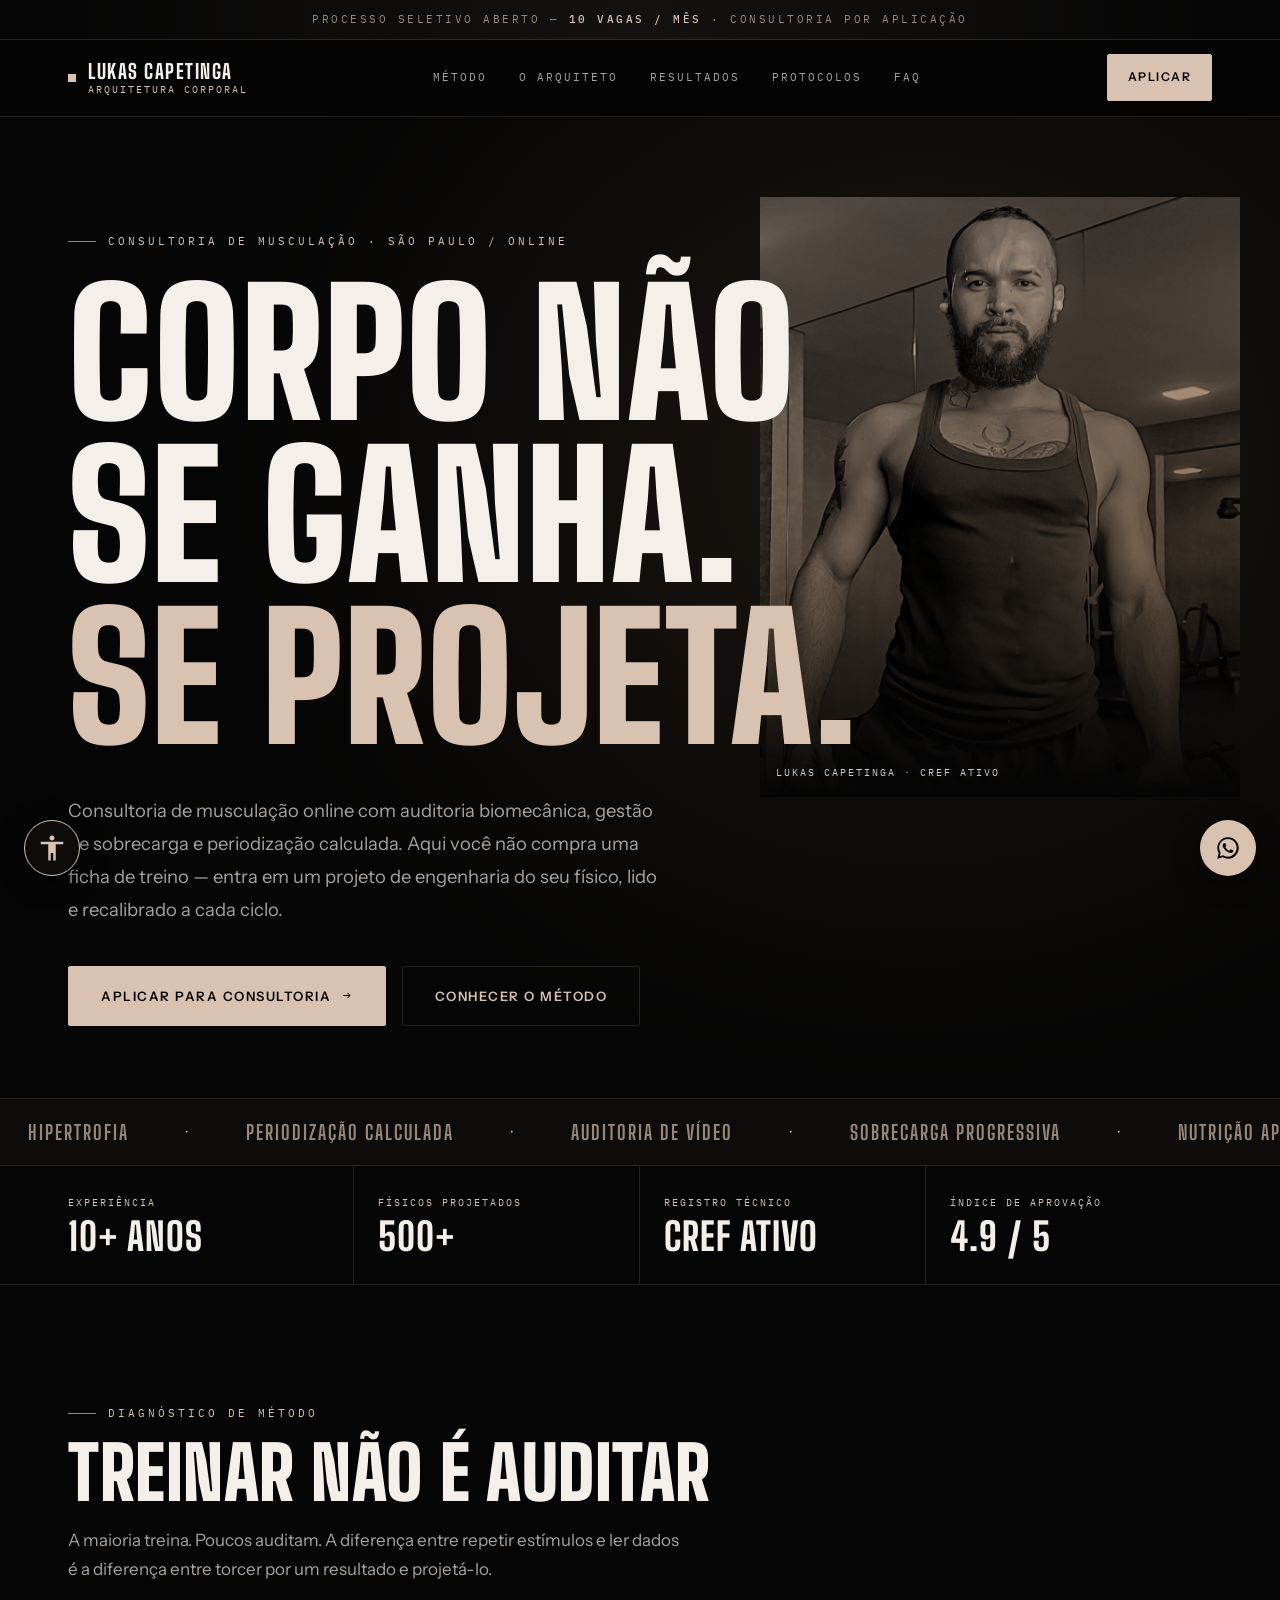
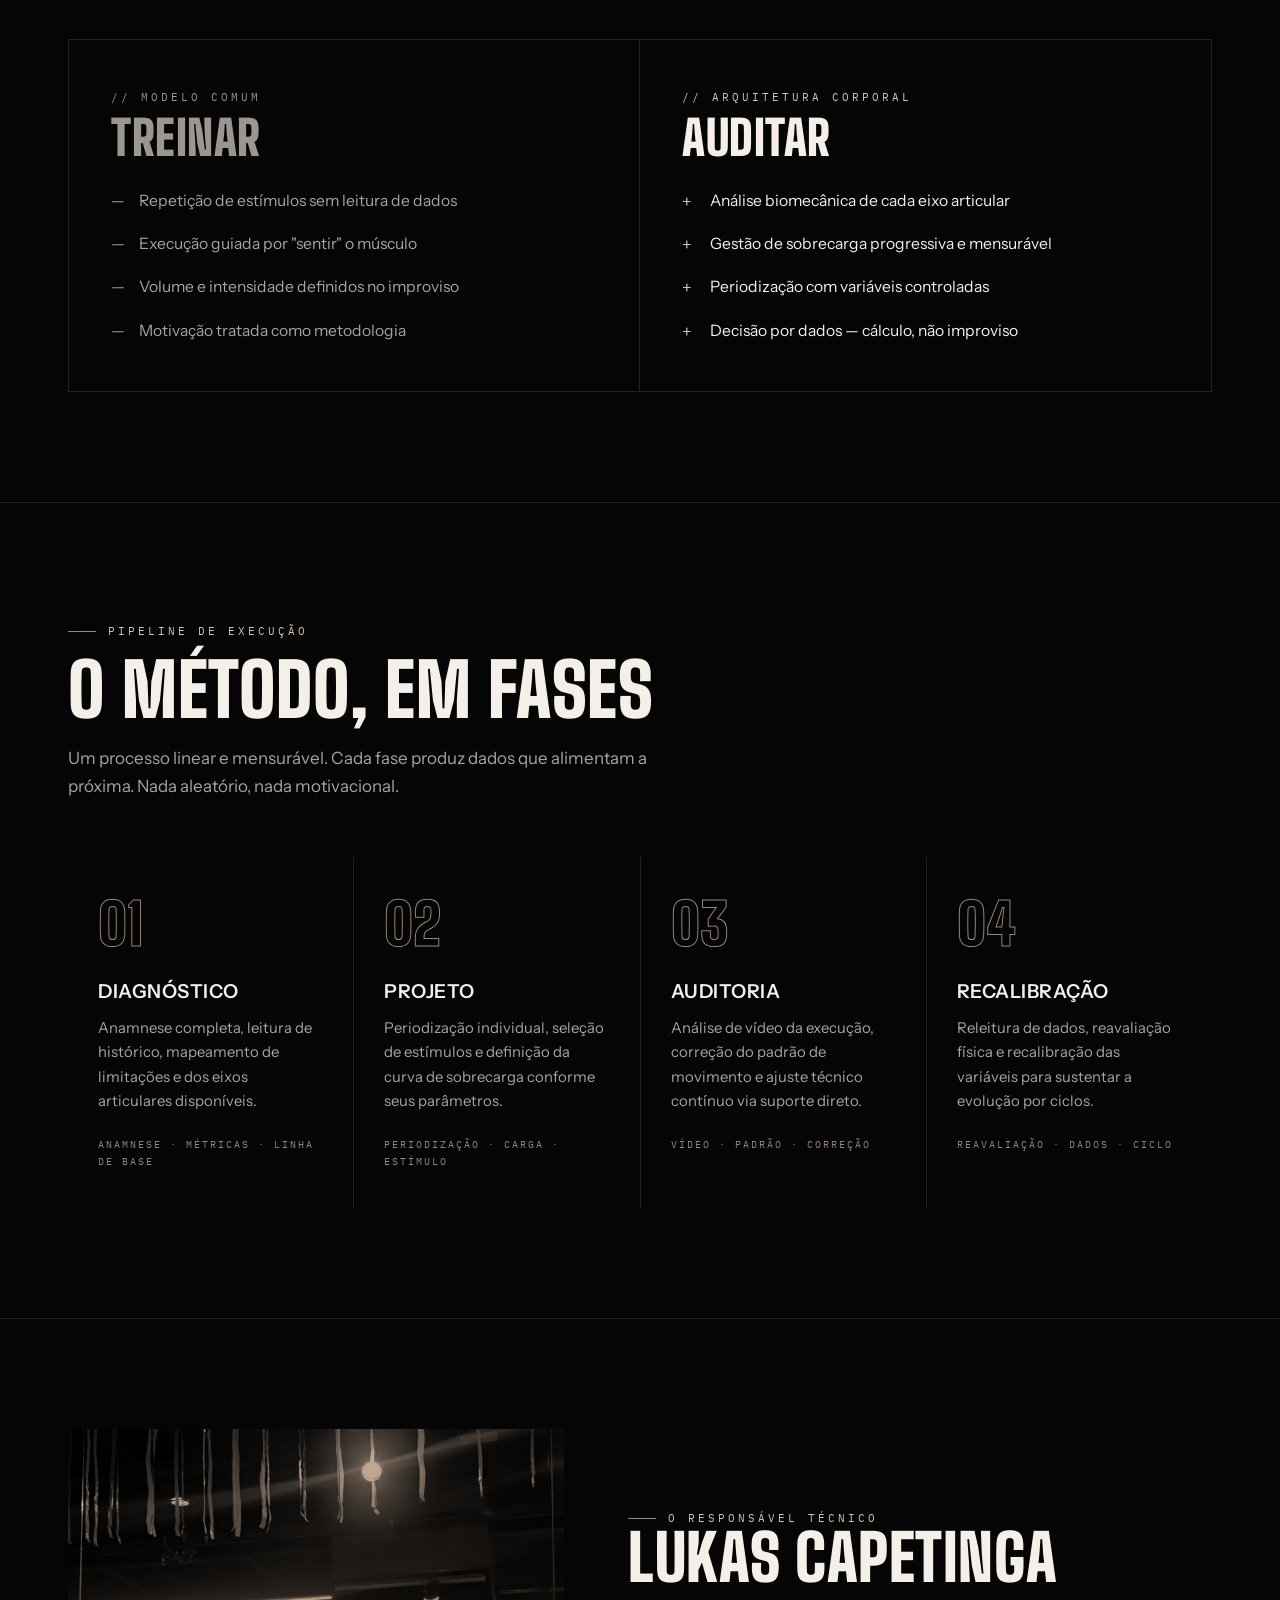
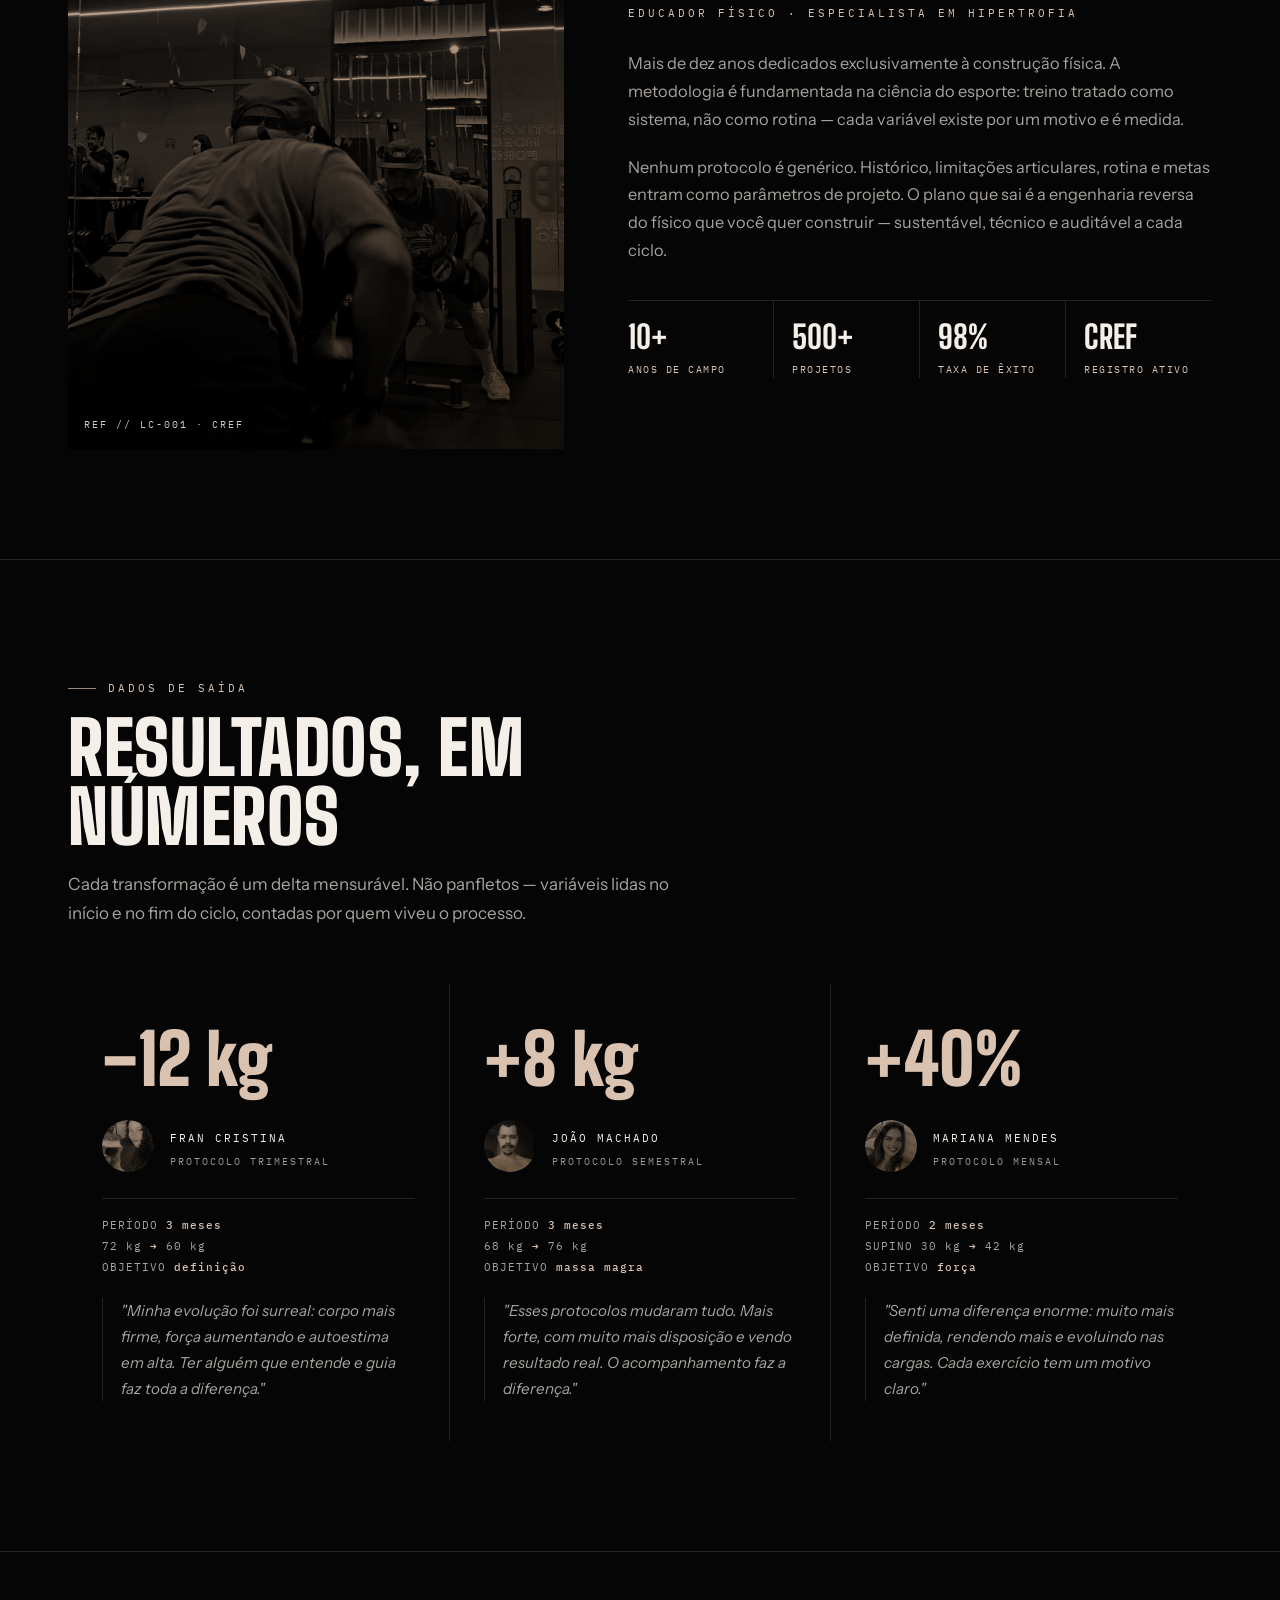
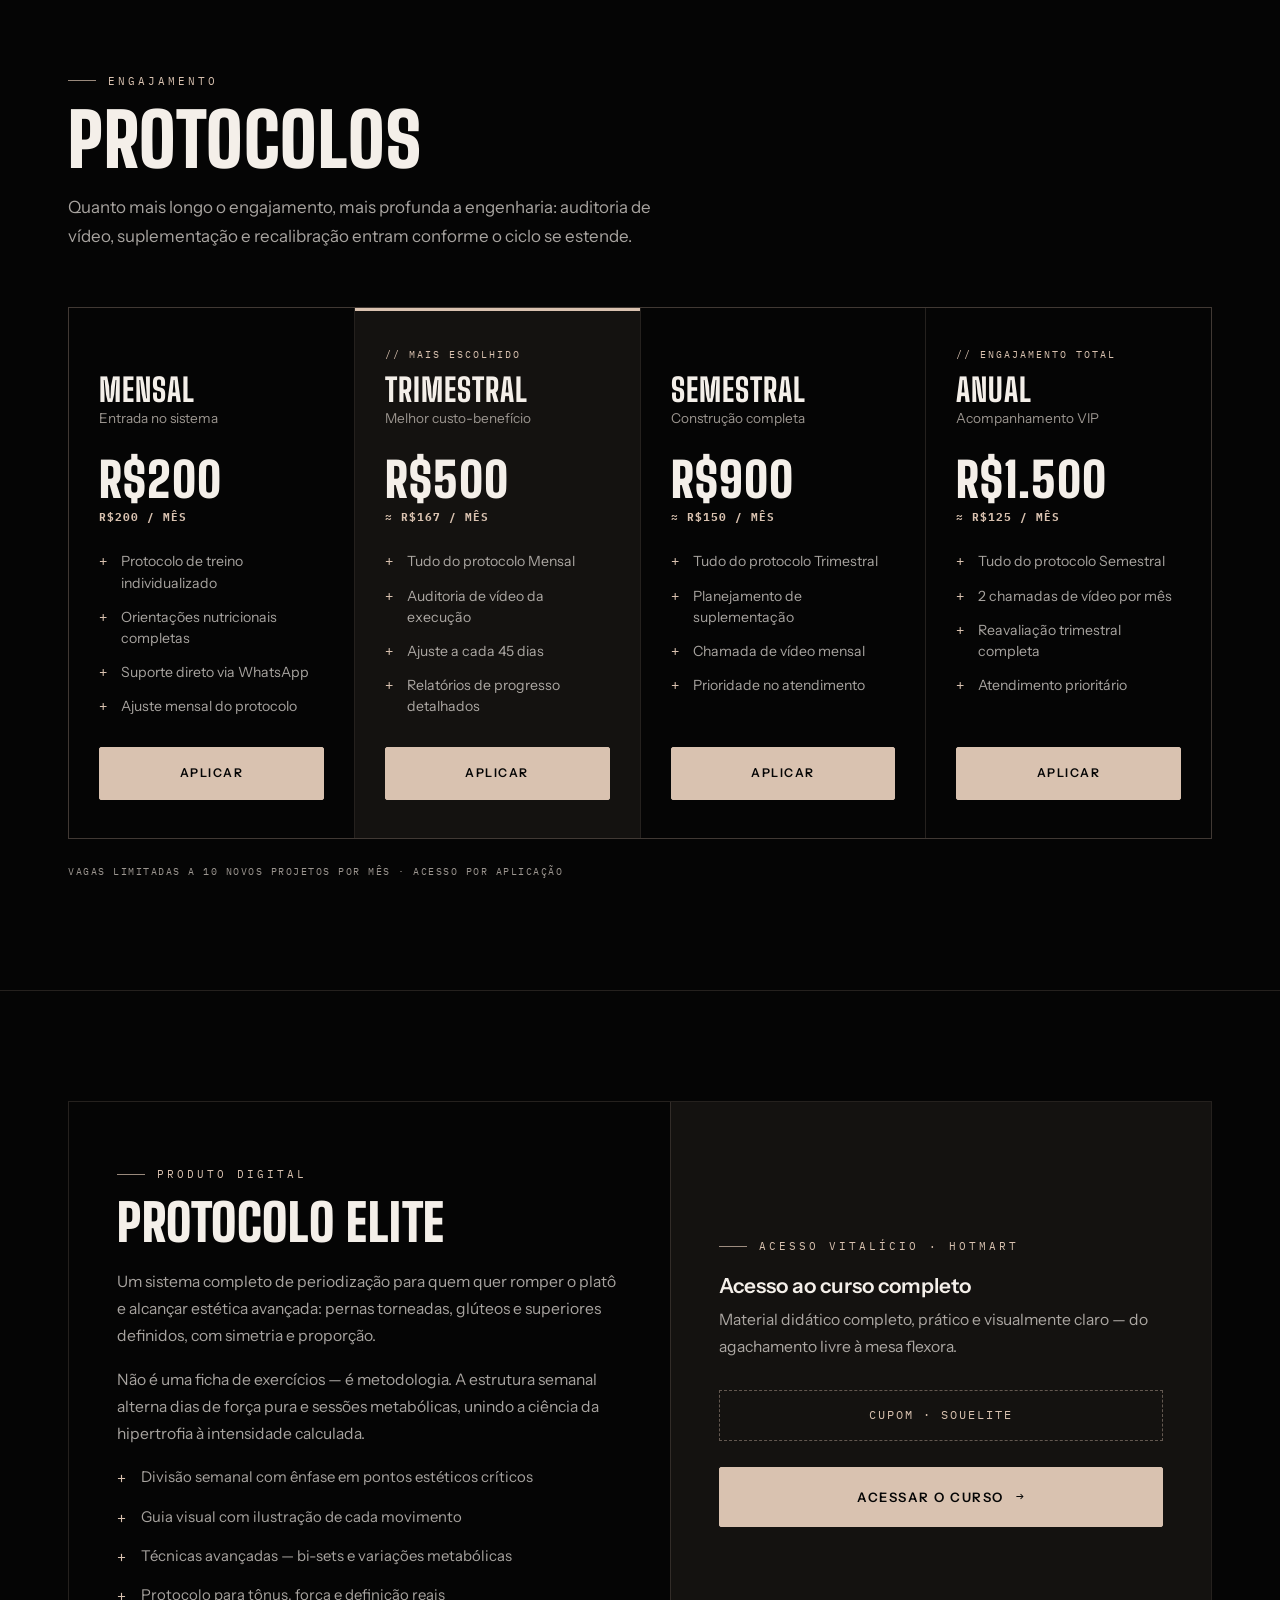
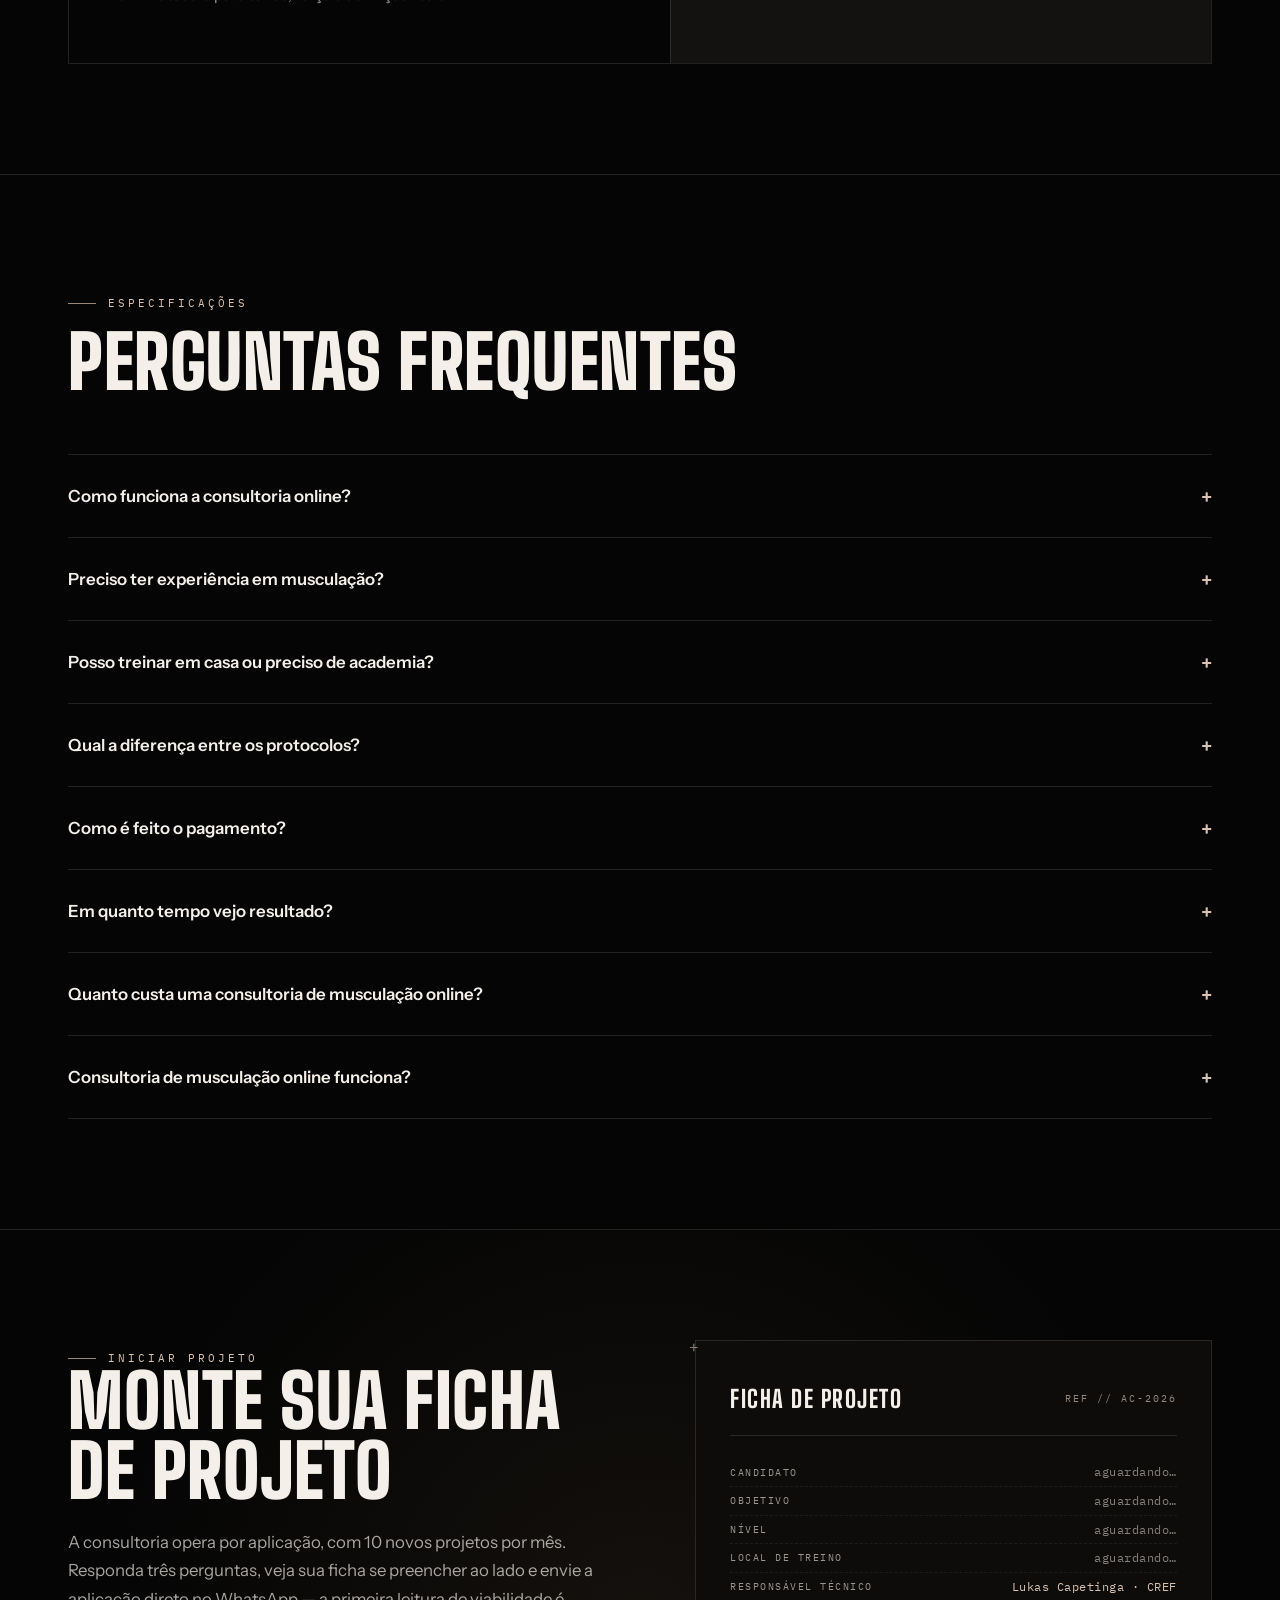
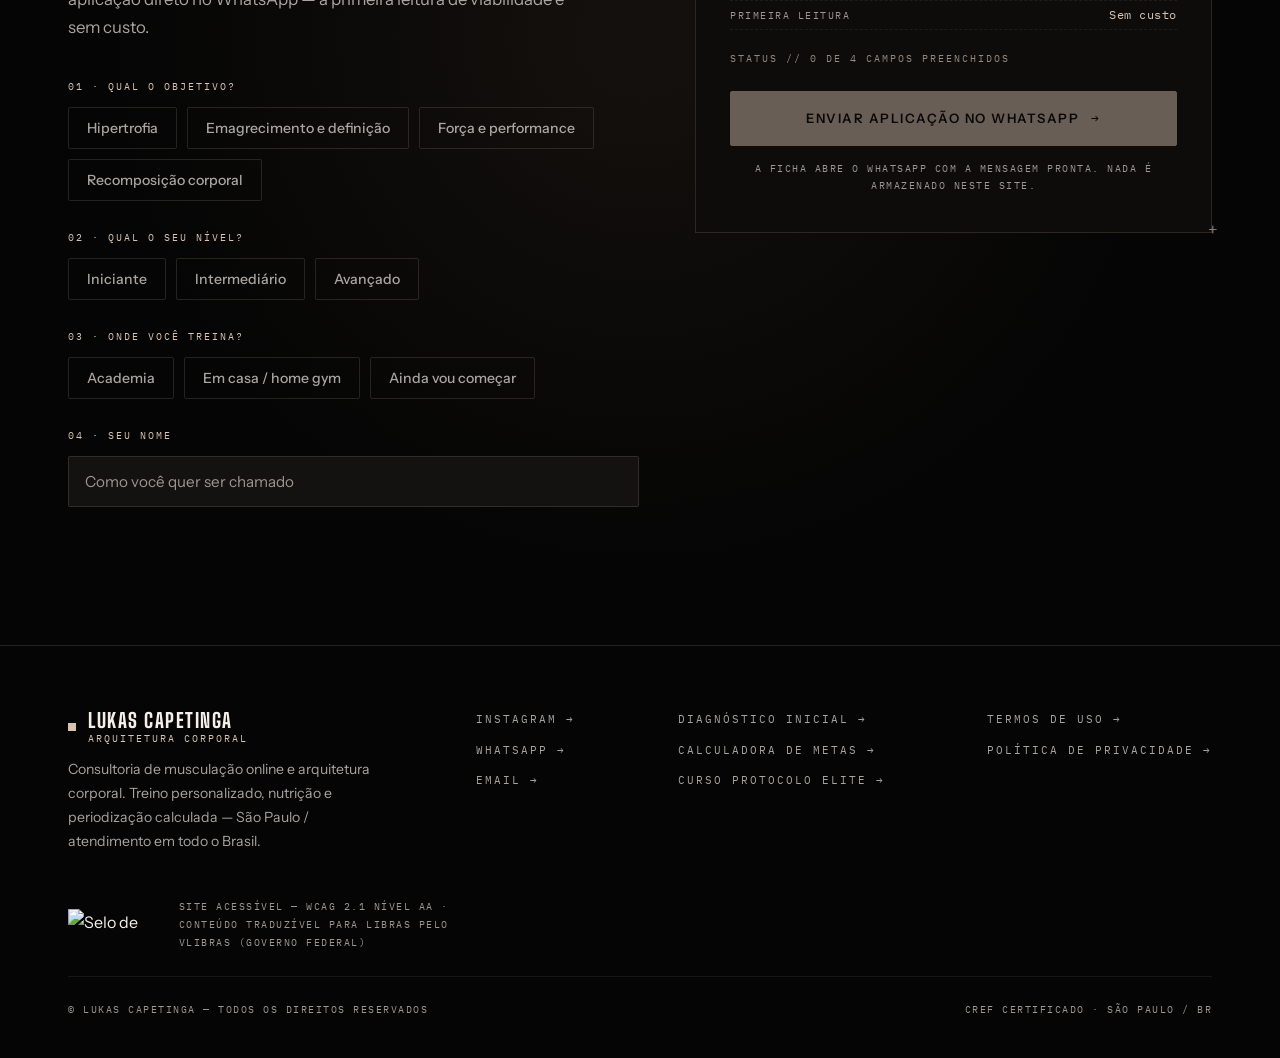
==== index.html @ c060144a "Refactor code structure for improved readability and maintainability" ====
<!DOCTYPE html>
<html lang="pt-BR">
<head>
<meta charset="UTF-8" />
<meta name="viewport" content="width=device-width, initial-scale=1.0" />

<!-- Microsoft Clarity -->
<script type="text/javascript">
  (function(c,l,a,r,i,t,y){
    c[a]=c[a]||function(){(c[a].q=c[a].q||[]).push(arguments)};
    t=l.createElement(r);t.async=1;t.src="https://www.clarity.ms/tag/"+i;
    y=l.getElementsByTagName(r)[0];y.parentNode.insertBefore(t,y);
  })(window, document, "clarity", "script", "xlhkn67v7l");
</script>

<!-- Primary Meta -->
<title>Consultoria de Musculação Online | Lukas Capetinga · Arquitetura Corporal</title>
<meta name="description" content="Consultoria de musculação online com Lukas Capetinga (CREF · São Paulo): treino personalizado, nutrição e periodização calculada. 500+ alunos. 10 vagas/mês — aplique agora." />
<meta name="keywords" content="consultoria de musculação online, treino personalizado online, consultoria fitness, hipertrofia, periodização de treino, personal trainer online, emagrecimento, Lukas Capetinga, personal online São Paulo, arquitetura corporal" />
<meta name="author" content="Lukas Capetinga" />
<meta name="robots" content="index, follow, max-image-preview:large, max-snippet:-1, max-video-preview:-1" />
<meta name="theme-color" content="#050505" />
<meta name="geo.region" content="BR-SP" />
<meta name="geo.placename" content="São Paulo" />
<link rel="canonical" href="https://lukascapetinga.com.br/" />

<!-- Favicons -->
<link rel="icon" href="https://lukascapetinga.com.br/images/favicon_preto/favicon.ico" sizes="any" />
<link rel="icon" type="image/png" sizes="32x32" href="https://lukascapetinga.com.br/images/favicon_preto/favicon-32x32.png" />
<link rel="icon" type="image/png" sizes="16x16" href="https://lukascapetinga.com.br/images/favicon_preto/favicon-16x16.png" />
<link rel="apple-touch-icon" sizes="180x180" href="https://lukascapetinga.com.br/images/favicon_preto/apple-touch-icon.png" />
<link rel="manifest" href="https://lukascapetinga.com.br/images/favicon_preto/site.webmanifest" />

<!-- Open Graph -->
<meta property="og:type" content="website" />
<meta property="og:locale" content="pt_BR" />
<meta property="og:site_name" content="Lukas Capetinga — Arquitetura Corporal" />
<meta property="og:url" content="https://lukascapetinga.com.br/" />
<meta property="og:title" content="Consultoria de Musculação Online | Lukas Capetinga · Arquitetura Corporal" />
<meta property="og:description" content="Corpo não se ganha. Se projeta. Treino personalizado, nutrição e periodização calculada com Lukas Capetinga (CREF · São Paulo). 10 vagas por mês." />
<meta property="og:image" content="https://lukascapetinga.com.br/images/lukas/Lucas1.jpeg" />
<meta property="og:image:width" content="1209" />
<meta property="og:image:height" content="1209" />
<meta property="og:image:type" content="image/jpeg" />
<meta property="og:image:alt" content="Lukas Capetinga, educador físico e especialista em hipertrofia" />

<!-- Twitter -->
<meta name="twitter:card" content="summary_large_image" />
<meta name="twitter:title" content="Consultoria de Musculação Online | Lukas Capetinga · Arquitetura Corporal" />
<meta name="twitter:description" content="Corpo não se ganha. Se projeta. Treino personalizado, nutrição e periodização calculada com Lukas Capetinga (CREF · São Paulo). 10 vagas por mês." />
<meta name="twitter:image" content="https://lukascapetinga.com.br/images/lukas/Lucas1.jpeg" />

<link rel="preload" as="image" href="images/lukas/Lucas.jpeg" fetchpriority="high">
<link rel="preconnect" href="https://fonts.googleapis.com">
<link rel="preconnect" href="https://fonts.gstatic.com" crossorigin>
<link href="https://fonts.googleapis.com/css2?family=Big+Shoulders+Display:wght@600;700;800;900&family=Instrument+Sans:ital,wght@0,400;0,500;0,600;1,400&family=IBM+Plex+Mono:wght@400;500&display=swap" rel="stylesheet">

<style>
  :root{
    --preto:#050505;
    --carvao:#0D0C0B;
    --grafite:#141210;
    --areia:#D9C2B0;
    --areia-dim:rgba(217,194,176,0.68);
    --bronze:#9C7A58;
    --osso:#F4EFE9;
    --texto:rgba(244,239,233,0.68);
    --texto-2:#9C9690;
    --linha:rgba(217,194,176,0.15);
    --linha-suave:rgba(244,239,233,0.07);
    --maxw:1200px;
  }

  *{box-sizing:border-box;margin:0;padding:0}
  html{scroll-behavior:smooth}
  body{
    background:var(--preto);
    color:var(--osso);
    font-family:'Instrument Sans',sans-serif;
    font-weight:400;
    line-height:1.7;
    -webkit-font-smoothing:antialiased;
    overflow-x:hidden;
  }
  img{max-width:100%}

  /* ---------- Tipografia ---------- */
  h1,h2,h3{
    font-family:'Big Shoulders Display',sans-serif;
    text-transform:uppercase;
    font-weight:900;
    line-height:.94;
    letter-spacing:.5px;
    color:var(--osso);
  }
  h4{font-family:'Instrument Sans',sans-serif;font-weight:600;color:var(--osso);line-height:1.3}
  p{color:var(--texto)}
  a{color:inherit;text-decoration:none}

  .eyebrow{
    font-family:'IBM Plex Mono',monospace;
    text-transform:uppercase;
    font-size:11px;
    letter-spacing:3px;
    color:var(--areia);
    display:inline-flex;
    align-items:center;
    gap:12px;
  }
  .eyebrow::before{content:"";width:28px;height:1px;background:var(--areia);opacity:.7}
  .mono{font-family:'IBM Plex Mono',monospace;letter-spacing:1px}
  .sr-only{position:absolute;width:1px;height:1px;padding:0;margin:-1px;overflow:hidden;clip:rect(0,0,0,0);white-space:nowrap;border:0}
  .skip-link{
    position:absolute;left:-9999px;top:0;z-index:100;
    background:var(--areia);color:var(--preto);
    font-family:'Instrument Sans',sans-serif;font-weight:600;font-size:14px;
    padding:14px 22px;border-radius:0 0 2px 0;text-transform:uppercase;letter-spacing:1px;
  }
  .skip-link:focus{left:0}
  a:focus-visible,button:focus-visible,input:focus-visible{outline:2px solid var(--areia);outline-offset:3px}

  /* ---------- Layout ---------- */
  .wrap{max-width:var(--maxw);margin:0 auto;padding:0 28px}
  .band{padding:110px 0;border-top:1px solid var(--linha)}
  .sec-head{max-width:64ch;margin-bottom:56px}
  .sec-head h2{font-size:clamp(2.6rem,6vw,4.6rem);margin:16px 0 0}
  .sec-head p{margin-top:18px;font-size:1.06rem;max-width:56ch}

  /* ---------- Botões ---------- */
  .btn{
    display:inline-flex;align-items:center;justify-content:center;gap:12px;
    font-family:'Instrument Sans',sans-serif;font-weight:600;
    text-transform:uppercase;letter-spacing:1.5px;font-size:13px;
    padding:18px 32px;border-radius:2px;cursor:pointer;border:1px solid var(--areia);
    background:var(--areia);color:var(--preto);
    transition:background .25s ease,color .25s ease,transform .2s ease;
  }
  .btn:hover{background:transparent;color:var(--areia)}
  .btn:focus-visible{outline:2px solid var(--osso);outline-offset:3px}
  .btn .arw{font-family:'IBM Plex Mono',monospace;font-weight:400}
  .btn-ghost{background:transparent;color:var(--areia);border:1px solid var(--linha)}
  .btn-ghost:hover{background:var(--areia);color:var(--preto);border-color:var(--areia)}

  /* ---------- Faixa de vagas ---------- */
  .strip{
    border-bottom:1px solid var(--linha);
    background:linear-gradient(90deg,var(--preto),var(--grafite),var(--preto));
    text-align:center;
    padding:10px 16px;
    font-family:'IBM Plex Mono',monospace;
    font-size:11px;letter-spacing:2.5px;text-transform:uppercase;
    color:var(--areia-dim);
  }
  .strip b{color:var(--areia);font-weight:500}

  /* ---------- Nav ---------- */
  header.nav{
    position:sticky;top:0;z-index:60;
    background:rgba(5,5,5,0.85);
    backdrop-filter:blur(14px);
    border-bottom:1px solid var(--linha);
  }
  .nav-inner{display:flex;align-items:center;justify-content:space-between;height:76px}
  .brand{
    font-family:'Big Shoulders Display',sans-serif;font-weight:800;text-transform:uppercase;
    letter-spacing:1.5px;font-size:20px;color:var(--osso);display:flex;align-items:center;gap:12px;line-height:1;
  }
  .brand .dot{width:8px;height:8px;background:var(--areia);flex-shrink:0}
  .brand small{font-family:'IBM Plex Mono',monospace;font-size:10px;letter-spacing:2px;color:var(--areia);font-weight:400;display:block;margin-top:4px}
  .nav-links{display:flex;align-items:center;gap:32px}
  .nav-links a{
    font-family:'IBM Plex Mono',monospace;font-size:11px;text-transform:uppercase;
    letter-spacing:2px;color:var(--texto);transition:color .2s;
  }
  .nav-links a:hover,.nav-links a:focus-visible{color:var(--areia);text-decoration:underline;text-underline-offset:6px}
  .nav-cta{font-family:'Instrument Sans';font-weight:600;font-size:12px;letter-spacing:1.5px;text-transform:uppercase;
    color:var(--preto);background:var(--areia);padding:12px 20px;border-radius:2px;transition:background .25s,color .25s;border:1px solid var(--areia)}
  .nav-cta:hover{background:transparent;color:var(--areia)}
  .burger{display:none;background:none;border:1px solid var(--linha);color:var(--osso);width:44px;height:44px;border-radius:2px;cursor:pointer;font-size:18px}
  .mobile-menu{display:none;flex-direction:column;border-bottom:1px solid var(--linha);background:var(--carvao)}
  .mobile-menu a{padding:16px 28px;border-top:1px solid var(--linha-suave);font-family:'IBM Plex Mono';font-size:12px;letter-spacing:2px;text-transform:uppercase;color:var(--texto)}

  /* ---------- Duotone (assinatura fotográfica) ---------- */
  .duo{position:relative;overflow:hidden;background:var(--preto)}
  .duo img{width:100%;height:100%;object-fit:cover;display:block;filter:grayscale(1) contrast(1.08) brightness(.92)}
  .duo::after{
    content:"";position:absolute;inset:0;
    background:linear-gradient(160deg,var(--areia) 0%,var(--bronze) 100%);
    mix-blend-mode:multiply;
  }

  /* ---------- Hero ---------- */
  .hero{position:relative;overflow:hidden;padding:80px 0 0}
  .hero-glow{position:absolute;inset:0;pointer-events:none;
    background:radial-gradient(ellipse at 72% 30%,rgba(156,122,88,0.14) 0%,transparent 55%)}
  .hero-stage{position:relative;min-height:640px}
  .hero-photo{
    position:absolute;right:0;top:0;
    width:min(42vw,480px);aspect-ratio:4/5;
    z-index:1;
  }
  .hero-photo .stamp{
    position:absolute;bottom:16px;left:16px;z-index:2;
    font-family:'IBM Plex Mono',monospace;font-size:10px;letter-spacing:2px;
    color:var(--osso);text-transform:uppercase;opacity:.85;
  }
  .hero-photo .fade{position:absolute;inset:0;z-index:1;background:linear-gradient(to top,var(--preto) 0%,transparent 40%)}
  .hero-copy{position:relative;z-index:2;padding-top:26px}
  .hero h1{
    font-size:clamp(4rem,13.5vw,11.5rem);
    letter-spacing:1px;
    margin:22px 0 0;
  }
  .hero h1 .l1{display:block}
  .hero h1 .l2{display:block;color:var(--areia)}
  .hero .lede{max-width:50ch;margin:34px 0 40px;font-size:clamp(1rem,1.5vw,1.15rem);line-height:1.8}
  .hero-actions{display:flex;gap:16px;flex-wrap:wrap;padding-bottom:72px}

  /* marquee */
  .marquee{
    border-top:1px solid var(--linha);border-bottom:1px solid var(--linha);
    overflow:hidden;white-space:nowrap;padding:16px 0;
    background:var(--carvao);
  }
  .marquee-track{display:inline-block;animation:marq 32s linear infinite}
  .marquee span{
    font-family:'Big Shoulders Display',sans-serif;font-weight:700;text-transform:uppercase;
    font-size:1.25rem;letter-spacing:2px;color:var(--areia-dim);margin:0 28px;
  }
  .marquee span::after{content:"·";margin-left:56px;color:var(--areia)}
  @keyframes marq{from{transform:translateX(0)}to{transform:translateX(-50%)}}

  /* specs */
  .spec-row{display:grid;grid-template-columns:repeat(4,1fr)}
  .spec{padding:28px 24px;border-right:1px solid var(--linha)}
  .spec:first-child{padding-left:0}
  .spec:last-child{border-right:none}
  .spec .k{font-family:'IBM Plex Mono';font-size:10px;letter-spacing:2px;color:var(--areia);text-transform:uppercase}
  .spec .v{font-family:'Big Shoulders Display';font-weight:800;font-size:2.4rem;letter-spacing:1px;margin-top:6px;text-transform:uppercase;line-height:1}

  /* ---------- Treinar x Auditar ---------- */
  .versus{display:grid;grid-template-columns:1fr 1fr;border:1px solid var(--linha)}
  .vcol{padding:48px 42px}
  .vcol:first-child{border-right:1px solid var(--linha)}
  .vcol .tag{font-family:'IBM Plex Mono';font-size:11px;letter-spacing:3px;text-transform:uppercase;display:block;margin-bottom:8px}
  .vcol.old .tag{color:var(--texto-2)}
  .vcol.new .tag{color:var(--areia)}
  .vcol h3{font-size:3rem;margin-bottom:28px}
  .vcol.old h3{color:var(--texto-2)}
  .vlist{list-style:none;display:flex;flex-direction:column;gap:18px}
  .vlist li{position:relative;padding-left:28px;font-size:.98rem;line-height:1.6}
  .vcol.old .vlist li{color:var(--texto)}
  .vcol.old .vlist li::before{content:"\2014";position:absolute;left:0;color:var(--texto-2)}
  .vcol.new .vlist li{color:var(--osso)}
  .vcol.new .vlist li::before{content:"+";position:absolute;left:0;color:var(--areia);font-family:'IBM Plex Mono'}

  /* ---------- Método ---------- */
  .phases{display:grid;grid-template-columns:repeat(4,1fr);gap:1px;background:var(--linha)}
  .phase{background:var(--preto);padding:38px 30px;position:relative;transition:background .3s}
  .phase:hover{background:var(--grafite)}
  .phase .ix{
    font-family:'Big Shoulders Display';font-weight:900;font-size:3.6rem;line-height:1;
    color:transparent;-webkit-text-stroke:1px var(--areia-dim);display:block;
  }
  .phase h3{font-family:'Instrument Sans',sans-serif;font-weight:600;font-size:1.2rem;margin:26px 0 12px;text-transform:uppercase;letter-spacing:.5px;line-height:1.3}
  .phase p{font-size:.93rem;line-height:1.65}
  .phase .meta{font-family:'IBM Plex Mono';font-size:10px;letter-spacing:2px;color:var(--areia-dim);text-transform:uppercase;margin-top:22px;display:block}

  /* ---------- Arquiteto ---------- */
  .arch{display:grid;grid-template-columns:0.85fr 1fr;gap:64px;align-items:center}
  .arch-photo{aspect-ratio:4/5;position:relative}
  .arch-photo .stamp{position:absolute;bottom:16px;left:16px;z-index:2;font-family:'IBM Plex Mono';font-size:10px;letter-spacing:2px;color:var(--osso);text-transform:uppercase;opacity:.85}
  .arch-body h2{font-size:clamp(2.6rem,5vw,4.2rem)}
  .arch-body .role{font-family:'IBM Plex Mono';font-size:11px;letter-spacing:3px;color:var(--areia);text-transform:uppercase;margin:16px 0 28px;display:block}
  .arch-body p{margin-bottom:20px;font-size:1.02rem}
  .creds{display:grid;grid-template-columns:repeat(4,1fr);margin-top:36px;border-top:1px solid var(--linha)}
  .cred{padding:20px 18px 0;border-right:1px solid var(--linha)}
  .cred:first-child{padding-left:0}
  .cred:last-child{border-right:none}
  .cred .n{font-family:'Big Shoulders Display';font-weight:800;font-size:2rem;line-height:1}
  .cred .l{font-family:'IBM Plex Mono';font-size:10px;letter-spacing:1.5px;color:var(--areia);text-transform:uppercase;margin-top:8px}

  /* ---------- Resultados ---------- */
  .results{display:grid;grid-template-columns:repeat(3,1fr);gap:1px;background:var(--linha)}
  .rcard{background:var(--preto);padding:40px 34px;display:flex;flex-direction:column;transition:background .3s}
  .rcard:hover{background:var(--grafite)}
  .rcard .delta{font-family:'Big Shoulders Display';font-weight:900;font-size:4.4rem;line-height:1;color:var(--areia)}
  .rcard .rhead{display:flex;align-items:center;gap:16px;margin:26px 0 6px}
  .rcard .avatar{width:52px;height:52px;border-radius:50%;flex-shrink:0}
  .rcard .avatar img{border-radius:50%}
  .rcard .avatar::after{border-radius:50%}
  .rcard .who{font-family:'IBM Plex Mono';font-size:11px;letter-spacing:2px;text-transform:uppercase;color:var(--osso)}
  .rcard .plan-l{font-family:'IBM Plex Mono';font-size:10px;letter-spacing:2px;color:var(--texto-2);text-transform:uppercase;display:block;margin-top:3px}
  .rcard .data{margin:20px 0;border-top:1px solid var(--linha);padding-top:16px;font-family:'IBM Plex Mono';font-size:11px;letter-spacing:1px;color:var(--texto);line-height:1.9}
  .rcard .data b{color:var(--areia);font-weight:500}
  .rcard blockquote{font-size:.95rem;line-height:1.7;color:var(--texto);font-style:italic;border-left:1px solid var(--linha);padding-left:18px;margin-top:auto}

  /* ---------- Protocolos ---------- */
  .plans{display:grid;grid-template-columns:repeat(4,1fr);gap:1px;background:var(--linha);border:1px solid var(--linha)}
  .plan{background:var(--preto);padding:38px 30px;display:flex;flex-direction:column;position:relative}
  .plan.feat{background:var(--grafite);box-shadow:inset 0 3px 0 var(--areia)}
  .plan .ptag{font-family:'IBM Plex Mono';font-size:10px;letter-spacing:2px;text-transform:uppercase;color:var(--areia);min-height:15px;display:block}
  .plan h3{font-family:'Big Shoulders Display';font-weight:800;font-size:2rem;text-transform:uppercase;letter-spacing:1px;margin:12px 0 2px}
  .plan .sub{font-size:.85rem;color:var(--texto-2)}
  .plan .price{margin:26px 0 2px;font-family:'Big Shoulders Display';font-weight:900;font-size:3rem;letter-spacing:1px;line-height:1}
  .plan .price-eq{font-family:'IBM Plex Mono';font-size:.7rem;letter-spacing:1px;color:var(--areia);display:block;margin-top:8px;text-transform:uppercase}
  .plan ul{list-style:none;margin:26px 0 30px;display:flex;flex-direction:column;gap:13px;flex:1}
  .plan li{position:relative;padding-left:22px;font-size:.88rem;line-height:1.5;color:var(--texto)}
  .plan li::before{content:"+";position:absolute;left:0;color:var(--areia);font-family:'IBM Plex Mono'}
  .plan .btn{width:100%;font-size:12px;padding:15px}
  .plans-note{margin-top:24px;font-family:'IBM Plex Mono';font-size:10px;letter-spacing:1.5px;color:var(--texto-2);text-transform:uppercase}

  /* ---------- Elite ---------- */
  .elite{display:grid;grid-template-columns:1fr 0.9fr;border:1px solid var(--linha)}
  .elite .l{padding:54px 48px}
  .elite .r{padding:54px 48px;border-left:1px solid var(--linha);background:var(--grafite);display:flex;flex-direction:column;justify-content:center}
  .elite h3{font-size:clamp(2.2rem,4vw,3.2rem);margin:16px 0 22px}
  .elite p{font-size:.98rem;margin-bottom:18px}
  .elite ul{list-style:none;display:flex;flex-direction:column;gap:14px;margin-top:8px}
  .elite li{position:relative;padding-left:24px;font-size:.93rem;color:var(--texto)}
  .elite li::before{content:"+";position:absolute;left:0;color:var(--areia);font-family:'IBM Plex Mono'}
  .elite .coupon{font-family:'IBM Plex Mono';font-size:12px;letter-spacing:2px;color:var(--areia);border:1px dashed rgba(217,194,176,.4);padding:14px 18px;text-align:center;margin:6px 0 26px;text-transform:uppercase}
  .elite .r h4{font-size:1.3rem;margin:16px 0 8px}
  .elite .r p{margin-bottom:24px}

  /* ---------- FAQ ---------- */
  .faq{border-top:1px solid var(--linha)}
  .qitem{border-bottom:1px solid var(--linha)}
  .qbtn{width:100%;background:none;border:none;color:var(--osso);text-align:left;cursor:pointer;
    padding:26px 0;display:flex;justify-content:space-between;align-items:center;gap:24px;
    font-family:'Instrument Sans';font-weight:600;font-size:1.05rem}
  .qbtn .ic{font-family:'IBM Plex Mono';color:var(--areia);font-size:1.2rem;flex-shrink:0;transition:transform .3s}
  .qitem.open .ic{transform:rotate(45deg)}
  .qans{max-height:0;overflow:hidden;transition:max-height .35s ease}
  .qans p{padding:0 0 28px;max-width:74ch;font-size:.98rem}
  .qbtn:focus-visible{outline:2px solid var(--areia);outline-offset:4px}

  /* ---------- Ficha de Projeto (assinatura) ---------- */
  .apply{position:relative;overflow:hidden}
  .apply .glow{position:absolute;inset:0;pointer-events:none;background:radial-gradient(circle at 50% 40%,rgba(156,122,88,0.1) 0%,transparent 60%)}
  .apply-inner{display:grid;grid-template-columns:1.05fr 0.95fr;gap:56px;align-items:start;position:relative;z-index:1}
  .apply h2{font-size:clamp(2.6rem,6vw,4.6rem);max-width:14ch}
  .apply .lede{margin:22px 0 36px;font-size:1.05rem;max-width:48ch}

  .qz-group{margin-bottom:28px}
  .qz-label{font-family:'IBM Plex Mono';font-size:10px;letter-spacing:2px;text-transform:uppercase;color:var(--areia);display:block;margin-bottom:12px}
  .chips{display:flex;flex-wrap:wrap;gap:10px}
  .chip{
    font-family:'Instrument Sans';font-size:.88rem;font-weight:500;
    background:transparent;border:1px solid var(--linha);color:var(--texto);
    padding:11px 18px;border-radius:2px;cursor:pointer;
    transition:border-color .2s,color .2s,background .2s;
  }
  .chip:hover{border-color:var(--areia-dim);color:var(--osso)}
  .chip[aria-pressed="true"]{background:var(--areia);color:var(--preto);border-color:var(--areia);font-weight:600}
  .chip[aria-pressed="true"]::before{content:"✓ ";font-weight:700}
  .chip:focus-visible{outline:2px solid var(--areia);outline-offset:3px}
  .qz-field{margin-bottom:28px}
  .qz-field input{
    width:100%;background:var(--grafite);border:1px solid var(--linha);color:var(--osso);
    padding:15px 16px;border-radius:2px;font-family:'Instrument Sans';font-size:.95rem;
  }
  .qz-field input:focus{outline:none;border-color:var(--areia)}
  .qz-field input::placeholder{color:var(--texto-2)}

  .brief{
    border:1px solid var(--linha);background:var(--carvao);
    position:relative;padding:38px 34px;
  }
  .brief::before{content:"+";position:absolute;top:-8px;left:-7px;font-family:'IBM Plex Mono';color:var(--areia);opacity:.6}
  .brief::after{content:"+";position:absolute;bottom:-10px;right:-7px;font-family:'IBM Plex Mono';color:var(--areia);opacity:.6}
  .brief-head{display:flex;justify-content:space-between;align-items:center;border-bottom:1px solid var(--linha);padding-bottom:16px;margin-bottom:22px}
  .brief-head .t{font-family:'Big Shoulders Display';font-weight:800;font-size:1.5rem;text-transform:uppercase;letter-spacing:1.5px}
  .brief-head .ref{font-family:'IBM Plex Mono';font-size:10px;letter-spacing:2px;color:var(--areia-dim);text-transform:uppercase}
  .brief-rows{font-family:'IBM Plex Mono';font-size:12px;letter-spacing:.5px;line-height:2.3;color:var(--texto)}
  .brief-rows .row{display:flex;justify-content:space-between;gap:16px;border-bottom:1px dashed var(--linha-suave)}
  .brief-rows .row .k{color:var(--texto-2);text-transform:uppercase;font-size:10px;letter-spacing:1.5px;align-self:center}
  .brief-rows .row .val{color:var(--areia);text-align:right}
  .brief-rows .row .val.empty{color:var(--texto-2);opacity:.85}
  .brief-status{font-family:'IBM Plex Mono';font-size:10px;letter-spacing:2px;color:var(--areia-dim);text-transform:uppercase;margin:20px 0 24px}
  .brief .btn{width:100%}
  .brief .btn[disabled]{opacity:.45;cursor:not-allowed}
  .brief .btn[disabled]:hover{background:var(--areia);color:var(--preto)}
  .brief-note{font-family:'IBM Plex Mono';font-size:10px;letter-spacing:1.5px;color:var(--texto-2);text-transform:uppercase;margin-top:14px;display:block;text-align:center}

  /* ---------- Footer ---------- */
  footer{border-top:1px solid var(--linha);padding:64px 0 40px}
  .foot{display:flex;justify-content:space-between;gap:40px;flex-wrap:wrap;align-items:flex-start}
  .foot .brand{margin-bottom:14px}
  .foot p{font-size:.88rem;max-width:34ch}
  .foot-links{display:flex;flex-direction:column;gap:12px}
  .foot-links a{font-family:'IBM Plex Mono';font-size:11px;letter-spacing:2px;text-transform:uppercase;color:var(--texto);transition:color .2s}
  .foot-links a:hover,.foot-links a:focus-visible{color:var(--areia);text-decoration:underline;text-underline-offset:5px}
  .foot-selos{display:flex;align-items:center;gap:20px;flex-wrap:wrap;margin-top:44px}
  .foot-selos img{display:block;height:32px;width:auto}
  .foot-selos a{display:inline-flex;border-radius:2px}
  .selo-txt{font-family:'IBM Plex Mono';font-size:10px;letter-spacing:1.5px;color:var(--texto-2);text-transform:uppercase;max-width:52ch;line-height:1.8}
  .foot-bottom{margin-top:24px;padding-top:24px;border-top:1px solid var(--linha-suave);display:flex;justify-content:space-between;flex-wrap:wrap;gap:12px;
    font-family:'IBM Plex Mono';font-size:10px;letter-spacing:1.5px;color:var(--texto-2);text-transform:uppercase}

  /* ---------- WhatsApp flutuante ---------- */
  .fab{
    position:fixed;bottom:24px;right:24px;z-index:70;
    width:56px;height:56px;border-radius:50%;
    background:var(--areia);color:var(--preto);
    display:flex;align-items:center;justify-content:center;
    box-shadow:0 6px 24px rgba(0,0,0,.5);
    transition:transform .2s ease;
  }
  .fab:hover{transform:scale(1.08)}
  .fab svg{width:26px;height:26px}
  .fab:focus-visible{outline:2px solid var(--osso);outline-offset:3px}

  /* ---------- Balão de acessibilidade ---------- */
  .a11y-fab{
    position:fixed;bottom:24px;left:24px;z-index:80;
    width:56px;height:56px;border-radius:50%;
    background:var(--carvao);color:var(--areia);
    border:1px solid var(--areia);cursor:pointer;
    display:flex;align-items:center;justify-content:center;
    box-shadow:0 6px 24px rgba(0,0,0,.5);
    transition:transform .2s ease;
  }
  .a11y-fab:hover{transform:scale(1.08)}
  .a11y-fab:focus-visible{outline:2px solid var(--osso);outline-offset:3px}
  .a11y-fab svg{width:30px;height:30px}
  .a11y-panel{
    position:fixed;bottom:92px;left:24px;z-index:80;
    width:min(272px,calc(100vw - 36px));
    background:var(--carvao);border:1px solid var(--linha);
    padding:20px;display:none;box-shadow:0 10px 40px rgba(0,0,0,.65);
  }
  .a11y-panel.open{display:block}
  .a11y-title{font-family:'IBM Plex Mono';font-size:10px;letter-spacing:2px;text-transform:uppercase;color:var(--areia);margin-bottom:14px}
  .a11y-row{display:flex;gap:8px;margin-bottom:10px}
  .a11y-row:last-child{margin-bottom:0}
  .a11y-btn{
    flex:1;background:transparent;border:1px solid var(--linha);color:var(--osso);
    font-family:'Instrument Sans',sans-serif;font-size:.88rem;font-weight:500;
    padding:11px 8px;border-radius:2px;cursor:pointer;
    transition:border-color .2s,background .2s,color .2s;
  }
  .a11y-btn:hover{border-color:var(--areia)}
  .a11y-btn:focus-visible{outline:2px solid var(--areia);outline-offset:2px}
  .a11y-btn[aria-pressed="true"]{background:var(--areia);color:var(--preto);border-color:var(--areia);font-weight:600}
  .a11y-btn[aria-pressed="true"]::before{content:"✓ ";font-weight:700}
  .a11y-escala{font-family:'IBM Plex Mono';font-size:12px;color:var(--osso);min-width:56px;display:flex;align-items:center;justify-content:center}

  /* Modos aplicados pelo balão (espelham as media queries de preferência) */
  html.a11y-contraste{
    --texto:rgba(244,239,233,0.92);
    --texto-2:#C6C0BA;
    --areia-dim:rgba(217,194,176,0.95);
    --linha:rgba(217,194,176,0.45);
    --linha-suave:rgba(244,239,233,0.3);
  }
  html.a11y-contraste .duo img{filter:grayscale(1) contrast(1.15) brightness(1)}
  html.a11y-contraste .duo::after{opacity:.5}
  html.a11y-contraste .phase .ix{-webkit-text-stroke:0;color:var(--areia)}
  html.a11y-links a{text-decoration:underline !important;text-underline-offset:3px}
  html.a11y-parado *,html.a11y-parado *::before,html.a11y-parado *::after{animation:none !important;transition:none !important}
  html.a11y-parado .reveal{opacity:1;transform:none}

  /* ---------- Reveal ---------- */
  .reveal{opacity:0;transform:translateY(22px);transition:opacity .8s ease,transform .8s ease}
  .reveal.in{opacity:1;transform:none}

  /* ---------- Responsivo ---------- */
  @media(max-width:1020px){
    .hero-stage{min-height:0}
    .hero-photo{position:relative;width:100%;max-width:520px;aspect-ratio:4/5;margin-top:8px}
    .hero h1{font-size:clamp(3.6rem,14vw,8rem)}
    .arch{grid-template-columns:1fr;gap:44px}
    .phases{grid-template-columns:1fr 1fr}
    .plans{grid-template-columns:1fr 1fr}
    .results{grid-template-columns:1fr}
    .elite{grid-template-columns:1fr}
    .elite .r{border-left:none;border-top:1px solid var(--linha)}
    .apply-inner{grid-template-columns:1fr;gap:48px}
  }
  @media(max-width:680px){
    .band{padding:78px 0}
    .nav-links{display:none}
    .nav-cta{display:none}
    .burger{display:block}
    .versus{grid-template-columns:1fr}
    .vcol:first-child{border-right:none;border-bottom:1px solid var(--linha)}
    .spec-row{grid-template-columns:1fr 1fr}
    .spec{padding:22px 18px}
    .spec:nth-child(odd){padding-left:0}
    .spec:nth-child(even){border-right:none}
    .spec:nth-child(-n+2){border-bottom:1px solid var(--linha)}
    .phases,.plans{grid-template-columns:1fr}
    .creds{grid-template-columns:1fr 1fr}
    .cred{padding:20px 14px 0}
    .cred:nth-child(odd){padding-left:0}
    .cred:nth-child(even){border-right:none}
    .foot{flex-direction:column}
    .fab{bottom:18px;right:18px}
    .a11y-fab{bottom:18px;left:18px}
    .a11y-panel{bottom:84px;left:18px}
  }
  @media(prefers-reduced-motion:reduce){
    .reveal{opacity:1;transform:none;transition:none}
    .marquee-track{animation:none}
    html{scroll-behavior:auto}
  }

  /* Alto contraste solicitado pelo usuário (baixa visão) */
  @media(prefers-contrast:more){
    :root{
      --texto:rgba(244,239,233,0.92);
      --texto-2:#C6C0BA;
      --areia-dim:rgba(217,194,176,0.95);
      --linha:rgba(217,194,176,0.45);
      --linha-suave:rgba(244,239,233,0.3);
    }
    .duo img{filter:grayscale(1) contrast(1.15) brightness(1)}
    .duo::after{opacity:.5}
    .phase .ix{-webkit-text-stroke:0;color:var(--areia)}
  }

  /* Modo de cores forçadas (Alto Contraste do Windows) */
  @media(forced-colors:active){
    .duo::after,.hero-glow,.apply .glow,.hero-photo .fade{display:none}
    .duo img{filter:none}
    .phase .ix{-webkit-text-stroke:0;color:CanvasText}
    .btn,.nav-cta,.chip,.fab{border:1px solid ButtonText}
    .reveal{opacity:1;transform:none}
  }
</style>

<!-- Structured data -->
<script type="application/ld+json">
{
  "@context": "https://schema.org",
  "@graph": [
    {
      "@type": ["ProfessionalService", "HealthAndBeautyBusiness"],
      "@id": "https://lukascapetinga.com.br/#business",
      "name": "Lukas Capetinga — Arquitetura Corporal",
      "description": "Consultoria de alta performance: auditoria biomecânica, gestão de sobrecarga e periodização calculada. Engenharia aplicada ao físico.",
      "url": "https://lukascapetinga.com.br/",
      "image": "https://lukascapetinga.com.br/images/lukas/Lucas1.jpeg",
      "logo": "https://lukascapetinga.com.br/images/logo.png",
      "telephone": "+55-11-94883-4582",
      "email": "contato@lukascapetinga.com.br",
      "priceRange": "R$200 - R$1.500",
      "areaServed": "Brasil",
      "address": {
        "@type": "PostalAddress",
        "addressLocality": "São Paulo",
        "addressRegion": "SP",
        "addressCountry": "BR"
      },
      "founder": { "@id": "https://lukascapetinga.com.br/#lukas" },
      "hasOfferCatalog": {
        "@type": "OfferCatalog",
        "name": "Protocolos de consultoria de musculação online",
        "itemListElement": [
          {
            "@type": "Offer",
            "name": "Protocolo Mensal",
            "description": "Treino individualizado, orientações nutricionais, suporte via WhatsApp e ajuste mensal.",
            "price": "200",
            "priceCurrency": "BRL",
            "url": "https://lukascapetinga.com.br/#protocolos"
          },
          {
            "@type": "Offer",
            "name": "Protocolo Trimestral",
            "description": "Tudo do Mensal, com auditoria de vídeo da execução, ajuste a cada 45 dias e relatórios de progresso.",
            "price": "500",
            "priceCurrency": "BRL",
            "url": "https://lukascapetinga.com.br/#protocolos"
          },
          {
            "@type": "Offer",
            "name": "Protocolo Semestral",
            "description": "Tudo do Trimestral, com planejamento de suplementação, chamada de vídeo mensal e prioridade no atendimento.",
            "price": "900",
            "priceCurrency": "BRL",
            "url": "https://lukascapetinga.com.br/#protocolos"
          },
          {
            "@type": "Offer",
            "name": "Protocolo Anual",
            "description": "Tudo do Semestral, com 2 chamadas de vídeo por mês e reavaliação trimestral completa.",
            "price": "1500",
            "priceCurrency": "BRL",
            "url": "https://lukascapetinga.com.br/#protocolos"
          }
        ]
      },
      "review": [
        {
          "@type": "Review",
          "author": { "@type": "Person", "name": "Fran Cristina" },
          "reviewBody": "Minha evolução foi surreal: corpo mais firme, força aumentando e autoestima em alta. Ter alguém que entende e guia faz toda a diferença.",
          "reviewRating": { "@type": "Rating", "ratingValue": "5", "bestRating": "5" }
        },
        {
          "@type": "Review",
          "author": { "@type": "Person", "name": "João Machado" },
          "reviewBody": "Esses protocolos mudaram tudo. Mais forte, com muito mais disposição e vendo resultado real. O acompanhamento faz a diferença.",
          "reviewRating": { "@type": "Rating", "ratingValue": "5", "bestRating": "5" }
        },
        {
          "@type": "Review",
          "author": { "@type": "Person", "name": "Mariana Mendes" },
          "reviewBody": "Senti uma diferença enorme: muito mais definida, rendendo mais e evoluindo nas cargas. Cada exercício tem um motivo claro.",
          "reviewRating": { "@type": "Rating", "ratingValue": "5", "bestRating": "5" }
        }
      ],
      "sameAs": [
        "https://www.instagram.com/lukascapetinga/"
      ]
    },
    {
      "@type": "Person",
      "@id": "https://lukascapetinga.com.br/#lukas",
      "name": "Lukas Capetinga",
      "jobTitle": "Educador físico · Especialista em hipertrofia",
      "image": "https://lukascapetinga.com.br/images/lukas/Lucas.jpeg",
      "url": "https://lukascapetinga.com.br/",
      "worksFor": { "@id": "https://lukascapetinga.com.br/#business" },
      "knowsAbout": ["Hipertrofia", "Periodização de treino", "Musculação", "Biomecânica", "Emagrecimento", "Nutrição esportiva"],
      "sameAs": [
        "https://www.instagram.com/lukascapetinga/"
      ]
    },
    {
      "@type": "WebPage",
      "@id": "https://lukascapetinga.com.br/#webpage",
      "url": "https://lukascapetinga.com.br/",
      "name": "Consultoria de Musculação Online | Lukas Capetinga · Arquitetura Corporal",
      "description": "Consultoria de musculação online com Lukas Capetinga (CREF · São Paulo): treino personalizado, nutrição e periodização calculada.",
      "inLanguage": "pt-BR",
      "isPartOf": { "@id": "https://lukascapetinga.com.br/#website" },
      "about": { "@id": "https://lukascapetinga.com.br/#business" },
      "primaryImageOfPage": "https://lukascapetinga.com.br/images/lukas/Lucas1.jpeg",
      "datePublished": "2025-07-20",
      "dateModified": "2026-07-11"
    },
    {
      "@type": "WebSite",
      "@id": "https://lukascapetinga.com.br/#website",
      "url": "https://lukascapetinga.com.br/",
      "name": "Lukas Capetinga — Arquitetura Corporal",
      "inLanguage": "pt-BR",
      "publisher": { "@id": "https://lukascapetinga.com.br/#business" }
    },
    {
      "@type": "FAQPage",
      "@id": "https://lukascapetinga.com.br/#faq",
      "mainEntity": [
        {
          "@type": "Question",
          "name": "Como funciona a consultoria online?",
          "acceptedAnswer": {
            "@type": "Answer",
            "text": "Após a aplicação, fazemos a avaliação completa do seu perfil, objetivos e rotina. Com base nos dados, projeto um protocolo de treino e orientações nutricionais individualizados, entregues na plataforma. O acompanhamento é contínuo via WhatsApp, com ajustes sempre que os dados pedirem."
          }
        },
        {
          "@type": "Question",
          "name": "Preciso ter experiência em musculação?",
          "acceptedAnswer": {
            "@type": "Answer",
            "text": "Não. O protocolo é calibrado ao seu nível atual. Iniciante: padrão de movimento ensinado do zero e progressão gradual. Avançado: estímulos adequados para romper platô. O nível é apenas mais um parâmetro de projeto."
          }
        },
        {
          "@type": "Question",
          "name": "Posso treinar em casa ou preciso de academia?",
          "acceptedAnswer": {
            "@type": "Answer",
            "text": "Onde for mais eficiente para você. O protocolo se adapta ao ambiente e aos equipamentos disponíveis — academia completa, home gym ou peso corporal. O acesso TotalPass amplia a rede de unidades disponíveis."
          }
        },
        {
          "@type": "Question",
          "name": "Qual a diferença entre os protocolos?",
          "acceptedAnswer": {
            "@type": "Answer",
            "text": "Todos incluem treino e nutrição individualizados com suporte direto. Engajamentos mais longos adicionam auditoria de vídeo, planejamento de suplementação, chamadas de acompanhamento e reavaliações trimestrais — mais profundidade de engenharia por ciclo."
          }
        },
        {
          "@type": "Question",
          "name": "Como é feito o pagamento?",
          "acceptedAnswer": {
            "@type": "Answer",
            "text": "PIX, cartão de crédito ou transferência. Os detalhes são alinhados no contato inicial pelo WhatsApp, junto com a confirmação da vaga."
          }
        },
        {
          "@type": "Question",
          "name": "Em quanto tempo vejo resultado?",
          "acceptedAnswer": {
            "@type": "Answer",
            "text": "Os primeiros dados de evolução costumam aparecer entre a 4ª e a 6ª semana, variando conforme aderência, alimentação e genética. O acompanhamento garante que cada ciclo seja lido e recalibrado para manter a curva ascendente."
          }
        },
        {
          "@type": "Question",
          "name": "Quanto custa uma consultoria de musculação online?",
          "acceptedAnswer": {
            "@type": "Answer",
            "text": "Os protocolos vão de R$200 (mensal) a R$1.500 (anual, equivalente a cerca de R$125 por mês). Todos incluem treino individualizado, orientações nutricionais e suporte direto via WhatsApp — os engajamentos mais longos adicionam auditoria de vídeo, suplementação e reavaliações."
          }
        },
        {
          "@type": "Question",
          "name": "Consultoria de musculação online funciona?",
          "acceptedAnswer": {
            "@type": "Answer",
            "text": "Funciona quando há método e acompanhamento real. Aqui o protocolo é individualizado, a execução é auditada por vídeo e as variáveis são recalibradas a cada ciclo — o mesmo rigor de um acompanhamento presencial, com registro de dados contínuo. São mais de 500 físicos projetados com esse sistema."
          }
        }
      ]
    }
  ]
}
</script>
</head>
<body>

<a class="skip-link" href="#conteudo">Pular para o conteúdo</a>

<div class="strip">Processo seletivo aberto — <b>10 vagas / mês</b> · Consultoria por aplicação</div>

<header class="nav">
  <div class="wrap nav-inner">
    <a class="brand" href="#top">
      <span class="dot"></span>
      <span>LUKAS CAPETINGA<small>ARQUITETURA CORPORAL</small></span>
    </a>
    <nav class="nav-links" aria-label="Navegação principal">
      <a href="#metodo">Método</a>
      <a href="#arquiteto">O Arquiteto</a>
      <a href="#resultados">Resultados</a>
      <a href="#protocolos">Protocolos</a>
      <a href="#faq">FAQ</a>
    </nav>
    <a class="nav-cta" href="#aplicar">Aplicar</a>
    <button class="burger" id="burger" aria-label="Abrir menu" aria-expanded="false" aria-controls="mobileMenu"><span aria-hidden="true">≡</span></button>
  </div>
  <nav class="mobile-menu" id="mobileMenu" aria-label="Navegação principal (menu móvel)">
    <a href="#metodo">Método</a>
    <a href="#arquiteto">O Arquiteto</a>
    <a href="#resultados">Resultados</a>
    <a href="#protocolos">Protocolos</a>
    <a href="#faq">FAQ</a>
    <a href="#aplicar">Aplicar para consultoria</a>
  </nav>
</header>

<main id="conteudo">

<!-- HERO -->
<section class="hero" id="top" aria-label="Apresentação">
  <div class="hero-glow"></div>
  <div class="wrap hero-stage">
    <div class="hero-photo duo reveal">
      <img src="images/lukas/Lucas.jpeg" alt="Lukas Capetinga, personal trainer e especialista em hipertrofia, na academia em São Paulo" width="1285" height="1286" fetchpriority="high">
      <div class="fade"></div>
      <div class="stamp">LUKAS CAPETINGA · CREF ATIVO</div>
    </div>
    <div class="hero-copy">
      <span class="eyebrow reveal">Consultoria de musculação · São Paulo / online</span>
      <h1 class="reveal"><span class="sr-only">Consultoria de musculação online — </span><span class="l1">Corpo não</span><span class="l1">se ganha.</span><span class="l2">Se projeta.</span></h1>
      <p class="lede reveal">Consultoria de musculação online com auditoria biomecânica, gestão de sobrecarga e periodização calculada. Aqui você não compra uma ficha de treino — entra em um projeto de engenharia do seu físico, lido e recalibrado a cada ciclo.</p>
      <div class="hero-actions reveal">
        <a class="btn" href="#aplicar">Aplicar para consultoria <span class="arw" aria-hidden="true">→</span></a>
        <a class="btn btn-ghost" href="#metodo">Conhecer o método</a>
      </div>
    </div>
  </div>
  <div class="marquee" aria-hidden="true">
    <div class="marquee-track">
      <span>Hipertrofia</span><span>Periodização calculada</span><span>Auditoria de vídeo</span><span>Sobrecarga progressiva</span><span>Nutrição aplicada</span><span>Hipertrofia</span><span>Periodização calculada</span><span>Auditoria de vídeo</span><span>Sobrecarga progressiva</span><span>Nutrição aplicada</span>
    </div>
  </div>
  <div class="wrap">
    <div class="spec-row reveal">
      <div class="spec"><div class="k">Experiência</div><div class="v">10+ anos</div></div>
      <div class="spec"><div class="k">Físicos projetados</div><div class="v">500+</div></div>
      <div class="spec"><div class="k">Registro técnico</div><div class="v">CREF ativo</div></div>
      <div class="spec"><div class="k">Índice de aprovação</div><div class="v">4.9 / 5</div></div>
    </div>
  </div>
</section>

<!-- TREINAR x AUDITAR -->
<section class="band">
  <div class="wrap">
    <div class="sec-head reveal">
      <span class="eyebrow">Diagnóstico de método</span>
      <h2>Treinar não é auditar</h2>
      <p>A maioria treina. Poucos auditam. A diferença entre repetir estímulos e ler dados é a diferença entre torcer por um resultado e projetá-lo.</p>
    </div>
    <div class="versus reveal">
      <div class="vcol old">
        <span class="tag">// Modelo comum</span>
        <h3>Treinar</h3>
        <ul class="vlist">
          <li>Repetição de estímulos sem leitura de dados</li>
          <li>Execução guiada por "sentir" o músculo</li>
          <li>Volume e intensidade definidos no improviso</li>
          <li>Motivação tratada como metodologia</li>
        </ul>
      </div>
      <div class="vcol new">
        <span class="tag">// Arquitetura corporal</span>
        <h3>Auditar</h3>
        <ul class="vlist">
          <li>Análise biomecânica de cada eixo articular</li>
          <li>Gestão de sobrecarga progressiva e mensurável</li>
          <li>Periodização com variáveis controladas</li>
          <li>Decisão por dados — cálculo, não improviso</li>
        </ul>
      </div>
    </div>
  </div>
</section>

<!-- MÉTODO -->
<section class="band" id="metodo">
  <div class="wrap">
    <div class="sec-head reveal">
      <span class="eyebrow">Pipeline de execução</span>
      <h2>O método, em fases</h2>
      <p>Um processo linear e mensurável. Cada fase produz dados que alimentam a próxima. Nada aleatório, nada motivacional.</p>
    </div>
    <div class="phases reveal">
      <div class="phase">
        <span class="ix">01</span>
        <h3>Diagnóstico</h3>
        <p>Anamnese completa, leitura de histórico, mapeamento de limitações e dos eixos articulares disponíveis.</p>
        <span class="meta">Anamnese · Métricas · Linha de base</span>
      </div>
      <div class="phase">
        <span class="ix">02</span>
        <h3>Projeto</h3>
        <p>Periodização individual, seleção de estímulos e definição da curva de sobrecarga conforme seus parâmetros.</p>
        <span class="meta">Periodização · Carga · Estímulo</span>
      </div>
      <div class="phase">
        <span class="ix">03</span>
        <h3>Auditoria</h3>
        <p>Análise de vídeo da execução, correção do padrão de movimento e ajuste técnico contínuo via suporte direto.</p>
        <span class="meta">Vídeo · Padrão · Correção</span>
      </div>
      <div class="phase">
        <span class="ix">04</span>
        <h3>Recalibração</h3>
        <p>Releitura de dados, reavaliação física e recalibração das variáveis para sustentar a evolução por ciclos.</p>
        <span class="meta">Reavaliação · Dados · Ciclo</span>
      </div>
    </div>
  </div>
</section>

<!-- ARQUITETO -->
<section class="band" id="arquiteto">
  <div class="wrap">
    <div class="arch">
      <div class="arch-photo duo reveal">
        <img src="images/lukas/lukas-treino.jpeg" alt="Lukas Capetinga, educador físico, em treino de corrida em São Paulo" width="1132" height="1599" loading="lazy" decoding="async">
        <div class="stamp">REF // LC-001 · CREF</div>
      </div>
      <div class="arch-body reveal">
        <span class="eyebrow">O responsável técnico</span>
        <h2>Lukas Capetinga</h2>
        <span class="role">Educador físico · Especialista em hipertrofia</span>
        <p>Mais de dez anos dedicados exclusivamente à construção física. A metodologia é fundamentada na ciência do esporte: treino tratado como sistema, não como rotina — cada variável existe por um motivo e é medida.</p>
        <p>Nenhum protocolo é genérico. Histórico, limitações articulares, rotina e metas entram como parâmetros de projeto. O plano que sai é a engenharia reversa do físico que você quer construir — sustentável, técnico e auditável a cada ciclo.</p>
        <div class="creds">
          <div class="cred"><div class="n">10+</div><div class="l">anos de campo</div></div>
          <div class="cred"><div class="n">500+</div><div class="l">projetos</div></div>
          <div class="cred"><div class="n">98%</div><div class="l">taxa de êxito</div></div>
          <div class="cred"><div class="n">CREF</div><div class="l">registro ativo</div></div>
        </div>
      </div>
    </div>
  </div>
</section>

<!-- RESULTADOS -->
<section class="band" id="resultados">
  <div class="wrap">
    <div class="sec-head reveal">
      <span class="eyebrow">Dados de saída</span>
      <h2>Resultados, em números</h2>
      <p>Cada transformação é um delta mensurável. Não panfletos — variáveis lidas no início e no fim do ciclo, contadas por quem viveu o processo.</p>
    </div>
    <div class="results reveal">
      <div class="rcard">
        <span class="sr-only">Fran Cristina perdeu 12 quilos em 3 meses: de 72 para 60 quilos, com objetivo de definição.</span>
        <div class="delta" aria-hidden="true">−12 kg</div>
        <div class="rhead">
          <div class="avatar duo"><img src="images/Fran.jpeg" alt="Fran Cristina, aluna da consultoria de musculação online" width="960" height="1280" loading="lazy" decoding="async"></div>
          <div><span class="who">Fran Cristina</span><span class="plan-l">Protocolo Trimestral</span></div>
        </div>
        <div class="data">PERÍODO <b>3 meses</b><br>72 kg <b>→</b> 60 kg<br>OBJETIVO <b>definição</b></div>
        <blockquote>"Minha evolução foi surreal: corpo mais firme, força aumentando e autoestima em alta. Ter alguém que entende e guia faz toda a diferença."</blockquote>
      </div>
      <div class="rcard">
        <span class="sr-only">João Machado ganhou 8 quilos de massa magra em 3 meses: de 68 para 76 quilos.</span>
        <div class="delta" aria-hidden="true">+8 kg</div>
        <div class="rhead">
          <div class="avatar duo"><img src="images/Joao.jpeg" alt="João Machado, aluno da consultoria de musculação online" width="1072" height="1103" loading="lazy" decoding="async"></div>
          <div><span class="who">João Machado</span><span class="plan-l">Protocolo Semestral</span></div>
        </div>
        <div class="data">PERÍODO <b>3 meses</b><br>68 kg <b>→</b> 76 kg<br>OBJETIVO <b>massa magra</b></div>
        <blockquote>"Esses protocolos mudaram tudo. Mais forte, com muito mais disposição e vendo resultado real. O acompanhamento faz a diferença."</blockquote>
      </div>
      <div class="rcard">
        <span class="sr-only">Mariana Mendes aumentou 40% a força em 2 meses: supino de 30 para 42 quilos.</span>
        <div class="delta" aria-hidden="true">+40%</div>
        <div class="rhead">
          <div class="avatar duo"><img src="images/Mari.jpeg" alt="Mariana Mendes, aluna da consultoria de musculação online" width="1230" height="1080" loading="lazy" decoding="async"></div>
          <div><span class="who">Mariana Mendes</span><span class="plan-l">Protocolo Mensal</span></div>
        </div>
        <div class="data">PERÍODO <b>2 meses</b><br>SUPINO 30 kg <b>→</b> 42 kg<br>OBJETIVO <b>força</b></div>
        <blockquote>"Senti uma diferença enorme: muito mais definida, rendendo mais e evoluindo nas cargas. Cada exercício tem um motivo claro."</blockquote>
      </div>
    </div>
  </div>
</section>

<!-- PROTOCOLOS -->
<section class="band" id="protocolos">
  <div class="wrap">
    <div class="sec-head reveal">
      <span class="eyebrow">Engajamento</span>
      <h2>Protocolos</h2>
      <p>Quanto mais longo o engajamento, mais profunda a engenharia: auditoria de vídeo, suplementação e recalibração entram conforme o ciclo se estende.</p>
    </div>
    <div class="plans reveal">
      <div class="plan">
        <span class="ptag">&nbsp;</span>
        <h3>Mensal</h3>
        <span class="sub">Entrada no sistema</span>
        <div class="price">R$200<span class="price-eq">R$200 / mês</span></div>
        <ul>
          <li>Protocolo de treino individualizado</li>
          <li>Orientações nutricionais completas</li>
          <li>Suporte direto via WhatsApp</li>
          <li>Ajuste mensal do protocolo</li>
        </ul>
        <a class="btn" href="#aplicar">Aplicar</a>
      </div>
      <div class="plan feat">
        <span class="ptag">// Mais escolhido</span>
        <h3>Trimestral</h3>
        <span class="sub">Melhor custo-benefício</span>
        <div class="price">R$500<span class="price-eq">≈ R$167 / mês</span></div>
        <ul>
          <li>Tudo do protocolo Mensal</li>
          <li>Auditoria de vídeo da execução</li>
          <li>Ajuste a cada 45 dias</li>
          <li>Relatórios de progresso detalhados</li>
        </ul>
        <a class="btn" href="#aplicar">Aplicar</a>
      </div>
      <div class="plan">
        <span class="ptag">&nbsp;</span>
        <h3>Semestral</h3>
        <span class="sub">Construção completa</span>
        <div class="price">R$900<span class="price-eq">≈ R$150 / mês</span></div>
        <ul>
          <li>Tudo do protocolo Trimestral</li>
          <li>Planejamento de suplementação</li>
          <li>Chamada de vídeo mensal</li>
          <li>Prioridade no atendimento</li>
        </ul>
        <a class="btn" href="#aplicar">Aplicar</a>
      </div>
      <div class="plan">
        <span class="ptag">// Engajamento total</span>
        <h3>Anual</h3>
        <span class="sub">Acompanhamento VIP</span>
        <div class="price">R$1.500<span class="price-eq">≈ R$125 / mês</span></div>
        <ul>
          <li>Tudo do protocolo Semestral</li>
          <li>2 chamadas de vídeo por mês</li>
          <li>Reavaliação trimestral completa</li>
          <li>Atendimento prioritário</li>
        </ul>
        <a class="btn" href="#aplicar">Aplicar</a>
      </div>
    </div>
    <p class="plans-note reveal">Vagas limitadas a 10 novos projetos por mês · acesso por aplicação</p>
  </div>
</section>

<!-- PROTOCOLO ELITE -->
<section class="band">
  <div class="wrap">
    <div class="elite reveal">
      <div class="l">
        <span class="eyebrow">Produto digital</span>
        <h3>Protocolo Elite</h3>
        <p>Um sistema completo de periodização para quem quer romper o platô e alcançar estética avançada: pernas torneadas, glúteos e superiores definidos, com simetria e proporção.</p>
        <p>Não é uma ficha de exercícios — é metodologia. A estrutura semanal alterna dias de força pura e sessões metabólicas, unindo a ciência da hipertrofia à intensidade calculada.</p>
        <ul>
          <li>Divisão semanal com ênfase em pontos estéticos críticos</li>
          <li>Guia visual com ilustração de cada movimento</li>
          <li>Técnicas avançadas — bi-sets e variações metabólicas</li>
          <li>Protocolo para tônus, força e definição reais</li>
        </ul>
      </div>
      <div class="r">
        <span class="eyebrow">Acesso vitalício · Hotmart</span>
        <h4>Acesso ao curso completo</h4>
        <p>Material didático completo, prático e visualmente claro — do agachamento livre à mesa flexora.</p>
        <div class="coupon">Cupom · SOUELITE</div>
        <a class="btn" href="https://hotmart.com/pt-BR/club/lucas-oliveira-araujo-1/" target="_blank" rel="noopener">Acessar o curso <span class="arw" aria-hidden="true">→</span></a>
      </div>
    </div>
  </div>
</section>

<!-- FAQ -->
<section class="band" id="faq">
  <div class="wrap">
    <div class="sec-head reveal">
      <span class="eyebrow">Especificações</span>
      <h2>Perguntas frequentes</h2>
    </div>
    <div class="faq reveal">
      <div class="qitem">
        <button class="qbtn" aria-expanded="false">Como funciona a consultoria online?<span class="ic" aria-hidden="true">+</span></button>
        <div class="qans"><p>Após a aplicação, fazemos a avaliação completa do seu perfil, objetivos e rotina. Com base nos dados, projeto um protocolo de treino e orientações nutricionais individualizados, entregues na plataforma. O acompanhamento é contínuo via WhatsApp, com ajustes sempre que os dados pedirem.</p></div>
      </div>
      <div class="qitem">
        <button class="qbtn" aria-expanded="false">Preciso ter experiência em musculação?<span class="ic" aria-hidden="true">+</span></button>
        <div class="qans"><p>Não. O protocolo é calibrado ao seu nível atual. Iniciante: padrão de movimento ensinado do zero e progressão gradual. Avançado: estímulos adequados para romper platô. O nível é apenas mais um parâmetro de projeto.</p></div>
      </div>
      <div class="qitem">
        <button class="qbtn" aria-expanded="false">Posso treinar em casa ou preciso de academia?<span class="ic" aria-hidden="true">+</span></button>
        <div class="qans"><p>Onde for mais eficiente para você. O protocolo se adapta ao ambiente e aos equipamentos disponíveis — academia completa, home gym ou peso corporal. O acesso TotalPass amplia a rede de unidades disponíveis.</p></div>
      </div>
      <div class="qitem">
        <button class="qbtn" aria-expanded="false">Qual a diferença entre os protocolos?<span class="ic" aria-hidden="true">+</span></button>
        <div class="qans"><p>Todos incluem treino e nutrição individualizados com suporte direto. Engajamentos mais longos adicionam auditoria de vídeo, planejamento de suplementação, chamadas de acompanhamento e reavaliações trimestrais — mais profundidade de engenharia por ciclo.</p></div>
      </div>
      <div class="qitem">
        <button class="qbtn" aria-expanded="false">Como é feito o pagamento?<span class="ic" aria-hidden="true">+</span></button>
        <div class="qans"><p>PIX, cartão de crédito ou transferência. Os detalhes são alinhados no contato inicial pelo WhatsApp, junto com a confirmação da vaga.</p></div>
      </div>
      <div class="qitem">
        <button class="qbtn" aria-expanded="false">Em quanto tempo vejo resultado?<span class="ic" aria-hidden="true">+</span></button>
        <div class="qans"><p>Os primeiros dados de evolução costumam aparecer entre a 4ª e a 6ª semana, variando conforme aderência, alimentação e genética. O acompanhamento garante que cada ciclo seja lido e recalibrado para manter a curva ascendente.</p></div>
      </div>
      <div class="qitem">
        <button class="qbtn" aria-expanded="false">Quanto custa uma consultoria de musculação online?<span class="ic" aria-hidden="true">+</span></button>
        <div class="qans"><p>Os protocolos vão de R$200 (mensal) a R$1.500 (anual, equivalente a cerca de R$125 por mês). Todos incluem treino individualizado, orientações nutricionais e suporte direto via WhatsApp — os engajamentos mais longos adicionam auditoria de vídeo, suplementação e reavaliações.</p></div>
      </div>
      <div class="qitem">
        <button class="qbtn" aria-expanded="false">Consultoria de musculação online funciona?<span class="ic" aria-hidden="true">+</span></button>
        <div class="qans"><p>Funciona quando há método e acompanhamento real. Aqui o protocolo é individualizado, a execução é auditada por vídeo e as variáveis são recalibradas a cada ciclo — o mesmo rigor de um acompanhamento presencial, com registro de dados contínuo. São mais de 500 físicos projetados com esse sistema.</p></div>
      </div>
    </div>
  </div>
</section>

<!-- APLICAR / FICHA DE PROJETO -->
<section class="band apply" id="aplicar">
  <div class="glow"></div>
  <div class="wrap apply-inner">
    <div class="reveal">
      <span class="eyebrow">Iniciar projeto</span>
      <h2>Monte sua ficha de projeto</h2>
      <p class="lede">A consultoria opera por aplicação, com 10 novos projetos por mês. Responda três perguntas, veja sua ficha se preencher ao lado e envie a aplicação direto no WhatsApp — a primeira leitura de viabilidade é sem custo.</p>

      <div class="qz-group" role="group" aria-labelledby="lblObjetivo">
        <span class="qz-label" id="lblObjetivo">01 · Qual o objetivo?</span>
        <div class="chips" data-group="objetivo">
          <button class="chip" type="button" aria-pressed="false">Hipertrofia</button>
          <button class="chip" type="button" aria-pressed="false">Emagrecimento e definição</button>
          <button class="chip" type="button" aria-pressed="false">Força e performance</button>
          <button class="chip" type="button" aria-pressed="false">Recomposição corporal</button>
        </div>
      </div>
      <div class="qz-group" role="group" aria-labelledby="lblNivel">
        <span class="qz-label" id="lblNivel">02 · Qual o seu nível?</span>
        <div class="chips" data-group="nivel">
          <button class="chip" type="button" aria-pressed="false">Iniciante</button>
          <button class="chip" type="button" aria-pressed="false">Intermediário</button>
          <button class="chip" type="button" aria-pressed="false">Avançado</button>
        </div>
      </div>
      <div class="qz-group" role="group" aria-labelledby="lblLocal">
        <span class="qz-label" id="lblLocal">03 · Onde você treina?</span>
        <div class="chips" data-group="local">
          <button class="chip" type="button" aria-pressed="false">Academia</button>
          <button class="chip" type="button" aria-pressed="false">Em casa / home gym</button>
          <button class="chip" type="button" aria-pressed="false">Ainda vou começar</button>
        </div>
      </div>
      <div class="qz-field">
        <span class="qz-label"><label for="nome">04 · Seu nome</label></span>
        <input id="nome" type="text" placeholder="Como você quer ser chamado" autocomplete="name">
      </div>
    </div>

    <div class="reveal">
      <div class="brief">
        <div class="brief-head">
          <span class="t">Ficha de Projeto</span>
          <span class="ref">REF // AC-2026</span>
        </div>
        <div class="brief-rows">
          <div class="row"><span class="k">Candidato</span><span class="val empty" id="bNome">aguardando…</span></div>
          <div class="row"><span class="k">Objetivo</span><span class="val empty" id="bObjetivo">aguardando…</span></div>
          <div class="row"><span class="k">Nível</span><span class="val empty" id="bNivel">aguardando…</span></div>
          <div class="row"><span class="k">Local de treino</span><span class="val empty" id="bLocal">aguardando…</span></div>
          <div class="row"><span class="k">Responsável técnico</span><span class="val">Lukas Capetinga · CREF</span></div>
          <div class="row"><span class="k">Primeira leitura</span><span class="val">Sem custo</span></div>
        </div>
        <p class="brief-status" id="bStatus" aria-live="polite" role="status">Status // 0 de 4 campos preenchidos</p>
        <button class="btn" id="sendBtn" disabled aria-describedby="bStatus">Enviar aplicação no WhatsApp <span class="arw" aria-hidden="true">→</span></button>
        <span class="brief-note">A ficha abre o WhatsApp com a mensagem pronta. Nada é armazenado neste site.</span>
      </div>
    </div>
  </div>
</section>

</main>

<footer>
  <div class="wrap">
    <div class="foot">
      <div>
        <a class="brand" href="#top"><span class="dot"></span><span>LUKAS CAPETINGA<small>ARQUITETURA CORPORAL</small></span></a>
        <p>Consultoria de musculação online e arquitetura corporal. Treino personalizado, nutrição e periodização calculada — São Paulo / atendimento em todo o Brasil.</p>
      </div>
      <div class="foot-links">
        <a href="https://www.instagram.com/lukascapetinga/" target="_blank" rel="noopener">Instagram →</a>
        <a href="https://wa.me/5511948834582" target="_blank" rel="noopener">WhatsApp →</a>
        <a href="mailto:contato@lukascapetinga.com.br">Email →</a>
      </div>
      <div class="foot-links">
        <a href="/diagnostico/">Diagnóstico inicial →</a>
        <a href="/calculadora/">Calculadora de metas →</a>
        <a href="https://hotmart.com/pt-BR/club/lucas-oliveira-araujo-1/" target="_blank" rel="noopener">Curso Protocolo Elite →</a>
      </div>
      <div class="foot-links">
        <a href="https://lukascapetinga.com.br/termos/TermosUso.pdf" target="_blank" rel="noopener">Termos de uso →</a>
        <a href="https://lukascapetinga.com.br/termos/PoliticaPrivacidade.pdf" target="_blank" rel="noopener">Política de privacidade →</a>
      </div>
    </div>
    <div class="foot-selos">
      <a href="https://www.w3.org/WAI/WCAG2AA-Conformance" target="_blank" rel="noopener" title="Explicação da conformidade WCAG 2.1 nível AA">
        <img src="https://www.w3.org/WAI/wcag21/wcag2.1AA-blue-v.svg" alt="Selo de conformidade nível AA, W3C Web Content Accessibility Guidelines 2.1" width="88" height="31" loading="lazy">
      </a>
      <span class="selo-txt">Site acessível — WCAG 2.1 nível AA · Conteúdo traduzível para Libras pelo VLibras (Governo Federal)</span>
    </div>
    <div class="foot-bottom">
      <span>© Lukas Capetinga — Todos os direitos reservados</span>
      <span>CREF Certificado · São Paulo / BR</span>
    </div>
  </div>
</footer>

<a class="fab" href="https://wa.me/5511948834582?text=Ol%C3%A1%2C%20quero%20aplicar%20para%20a%20consultoria." target="_blank" rel="noopener" aria-label="Falar no WhatsApp">
  <svg viewBox="0 0 24 24" fill="currentColor" aria-hidden="true"><path d="M12.04 2c-5.46 0-9.9 4.44-9.9 9.9 0 1.75.46 3.45 1.32 4.95L2 22l5.3-1.39c1.45.79 3.08 1.21 4.74 1.21 5.46 0 9.9-4.44 9.9-9.9S17.5 2 12.04 2zm0 18.02c-1.48 0-2.94-.4-4.2-1.15l-.3-.18-3.12.82.83-3.05-.2-.31a8.06 8.06 0 0 1-1.24-4.31c0-4.45 3.62-8.07 8.08-8.07 4.45 0 8.07 3.62 8.07 8.07s-3.62 8.18-8.07 8.18h.15zm4.43-6.05c-.24-.12-1.44-.71-1.66-.79-.22-.08-.38-.12-.55.12-.16.24-.63.79-.77.95-.14.16-.28.18-.53.06-.24-.12-1.03-.38-1.96-1.21-.72-.64-1.21-1.44-1.35-1.68-.14-.24-.02-.37.11-.5.11-.11.24-.28.37-.42.12-.14.16-.24.24-.4.08-.16.04-.3-.02-.42-.06-.12-.55-1.32-.75-1.81-.2-.48-.4-.41-.55-.42h-.47c-.16 0-.42.06-.65.3-.22.24-.85.83-.85 2.02 0 1.19.87 2.34 1 2.5.12.16 1.71 2.62 4.15 3.67.58.25 1.03.4 1.39.51.58.19 1.11.16 1.53.1.47-.07 1.44-.59 1.64-1.16.2-.57.2-1.05.14-1.16-.06-.1-.22-.16-.46-.28z"/></svg>
</a>

<!-- Balão de acessibilidade -->
<button class="a11y-fab" id="a11yFab" aria-label="Opções de acessibilidade" aria-expanded="false" aria-controls="a11yPanel">
  <svg viewBox="0 0 24 24" fill="currentColor" aria-hidden="true"><path d="M12 2c1.1 0 2 .9 2 2s-.9 2-2 2-2-.9-2-2 .9-2 2-2zm9 7h-6v13h-2v-6h-2v6H9V9H3V7h18v2z"/></svg>
</button>
<div class="a11y-panel" id="a11yPanel" role="group" aria-label="Opções de acessibilidade">
  <p class="a11y-title">Acessibilidade</p>
  <div class="a11y-row">
    <button class="a11y-btn" id="a11yMenos" type="button" aria-label="Diminuir tamanho do texto">A−</button>
    <span class="a11y-escala" id="a11yEscala" aria-live="polite">100%</span>
    <button class="a11y-btn" id="a11yMais" type="button" aria-label="Aumentar tamanho do texto">A+</button>
  </div>
  <div class="a11y-row"><button class="a11y-btn" id="a11yContraste" type="button" aria-pressed="false">Alto contraste</button></div>
  <div class="a11y-row"><button class="a11y-btn" id="a11yLinks" type="button" aria-pressed="false">Destacar links</button></div>
  <div class="a11y-row"><button class="a11y-btn" id="a11yParado" type="button" aria-pressed="false">Pausar animações</button></div>
  <div class="a11y-row"><button class="a11y-btn" id="a11yReset" type="button">Restaurar padrão</button></div>
</div>

<!-- VLibras — tradutor automático para Língua Brasileira de Sinais -->
<div vw class="enabled">
  <div vw-access-button class="active"></div>
  <div vw-plugin-wrapper>
    <div class="vw-plugin-top-wrapper"></div>
  </div>
</div>
<script src="https://vlibras.gov.br/app/vlibras-plugin.js"></script>
<script>
  new window.VLibras.Widget('https://vlibras.gov.br/app');
</script>

<script>
  // Menu mobile
  var burger=document.getElementById('burger');
  var menu=document.getElementById('mobileMenu');
  burger.addEventListener('click',function(){
    var open=menu.style.display==='flex';
    menu.style.display=open?'none':'flex';
    burger.setAttribute('aria-expanded',(!open).toString());
    burger.setAttribute('aria-label',open?'Abrir menu':'Fechar menu');
  });
  menu.querySelectorAll('a').forEach(function(a){a.addEventListener('click',function(){menu.style.display='none';burger.setAttribute('aria-expanded','false');burger.setAttribute('aria-label','Abrir menu');});});

  // FAQ acordeão
  document.querySelectorAll('.qitem').forEach(function(item,i){
    var btn=item.querySelector('.qbtn');
    var ans=item.querySelector('.qans');
    ans.id='faq-ans-'+(i+1);
    ans.setAttribute('role','region');
    ans.setAttribute('aria-hidden','true');
    btn.setAttribute('aria-controls',ans.id);
  });
  document.querySelectorAll('.qbtn').forEach(function(btn){
    btn.addEventListener('click',function(){
      var item=btn.parentElement;
      var ans=item.querySelector('.qans');
      var isOpen=item.classList.contains('open');
      document.querySelectorAll('.qitem').forEach(function(i){
        i.classList.remove('open');
        var a=i.querySelector('.qans');
        a.style.maxHeight=null;
        a.setAttribute('aria-hidden','true');
        i.querySelector('.qbtn').setAttribute('aria-expanded','false');
      });
      if(!isOpen){
        item.classList.add('open');
        ans.style.maxHeight=ans.scrollHeight+'px';
        ans.setAttribute('aria-hidden','false');
        btn.setAttribute('aria-expanded','true');
      }
    });
  });

  // Ficha de Projeto — configurador
  var ficha={objetivo:'',nivel:'',local:'',nome:''};
  var briefMap={objetivo:'bObjetivo',nivel:'bNivel',local:'bLocal',nome:'bNome'};
  var sendBtn=document.getElementById('sendBtn');
  var statusEl=document.getElementById('bStatus');

  function atualizaFicha(){
    var preenchidos=0;
    Object.keys(briefMap).forEach(function(k){
      var el=document.getElementById(briefMap[k]);
      if(ficha[k]){el.textContent=ficha[k];el.classList.remove('empty');preenchidos++;}
      else{el.textContent='aguardando…';el.classList.add('empty');}
    });
    statusEl.textContent='Status // '+preenchidos+' de 4 campos preenchidos';
    var completo=preenchidos===4;
    sendBtn.disabled=!completo;
    if(completo){statusEl.textContent='Status // Ficha completa — pronta para envio';}
  }

  document.querySelectorAll('.chips').forEach(function(group){
    var key=group.getAttribute('data-group');
    group.querySelectorAll('.chip').forEach(function(chip){
      chip.addEventListener('click',function(){
        group.querySelectorAll('.chip').forEach(function(c){c.setAttribute('aria-pressed','false');});
        chip.setAttribute('aria-pressed','true');
        ficha[key]=chip.textContent.trim();
        atualizaFicha();
      });
    });
  });

  document.getElementById('nome').addEventListener('input',function(){
    ficha.nome=this.value.trim();
    atualizaFicha();
  });

  sendBtn.addEventListener('click',function(){
    if(sendBtn.disabled)return;
    var txt='Olá Lukas, quero aplicar para a consultoria.%0A%0A'+
            'Nome: '+encodeURIComponent(ficha.nome)+'%0A'+
            'Objetivo: '+encodeURIComponent(ficha.objetivo)+'%0A'+
            'Nível: '+encodeURIComponent(ficha.nivel)+'%0A'+
            'Onde treino: '+encodeURIComponent(ficha.local);
    window.open('https://wa.me/5511948834582?text='+txt,'_blank');
  });

  // Balão de acessibilidade
  (function(){
    var htmlEl=document.documentElement;
    var fab=document.getElementById('a11yFab');
    var panel=document.getElementById('a11yPanel');
    var escalaEl=document.getElementById('a11yEscala');
    var ESCALAS=[0.9,1,1.1,1.25,1.4];
    var estado;
    try{estado=JSON.parse(localStorage.getItem('a11y')||'{}');}catch(e){estado={};}
    if(ESCALAS.indexOf(estado.escala)===-1)estado.escala=1;

    var toggles=[
      {id:'a11yContraste',chave:'contraste',classe:'a11y-contraste'},
      {id:'a11yLinks',chave:'links',classe:'a11y-links'},
      {id:'a11yParado',chave:'parado',classe:'a11y-parado'}
    ];

    function salvar(){try{localStorage.setItem('a11y',JSON.stringify(estado));}catch(e){}}
    function aplicar(){
      var suportaZoom=window.CSS&&CSS.supports&&CSS.supports('zoom','1.1');
      if(suportaZoom){htmlEl.style.zoom=estado.escala===1?'':estado.escala;}
      else{htmlEl.style.fontSize=estado.escala===1?'':(estado.escala*100)+'%';}
      escalaEl.textContent=Math.round(estado.escala*100)+'%';
      toggles.forEach(function(t){
        htmlEl.classList.toggle(t.classe,!!estado[t.chave]);
        document.getElementById(t.id).setAttribute('aria-pressed',(!!estado[t.chave]).toString());
      });
    }
    function mudarEscala(dir){
      var i=ESCALAS.indexOf(estado.escala);
      i=Math.min(Math.max(i+dir,0),ESCALAS.length-1);
      estado.escala=ESCALAS[i];
      aplicar();salvar();
    }
    document.getElementById('a11yMais').addEventListener('click',function(){mudarEscala(1);});
    document.getElementById('a11yMenos').addEventListener('click',function(){mudarEscala(-1);});
    toggles.forEach(function(t){
      document.getElementById(t.id).addEventListener('click',function(){
        estado[t.chave]=!estado[t.chave];aplicar();salvar();
      });
    });
    document.getElementById('a11yReset').addEventListener('click',function(){
      estado={escala:1};aplicar();salvar();
    });
    fab.addEventListener('click',function(){
      var aberto=panel.classList.toggle('open');
      fab.setAttribute('aria-expanded',aberto.toString());
      if(aberto)panel.querySelector('button').focus();
    });
    document.addEventListener('keydown',function(e){
      if(e.key==='Escape'&&panel.classList.contains('open')){
        panel.classList.remove('open');
        fab.setAttribute('aria-expanded','false');
        fab.focus();
      }
    });
    document.addEventListener('click',function(e){
      if(panel.classList.contains('open')&&!panel.contains(e.target)&&!fab.contains(e.target)){
        panel.classList.remove('open');
        fab.setAttribute('aria-expanded','false');
      }
    });
    aplicar();
  })();

  // Reveal on scroll
  var io=new IntersectionObserver(function(entries){
    entries.forEach(function(en){if(en.isIntersecting){en.target.classList.add('in');io.unobserve(en.target);}});
  },{threshold:0.12});
  document.querySelectorAll('.reveal').forEach(function(el){io.observe(el);});
</script>
</body>
</html>
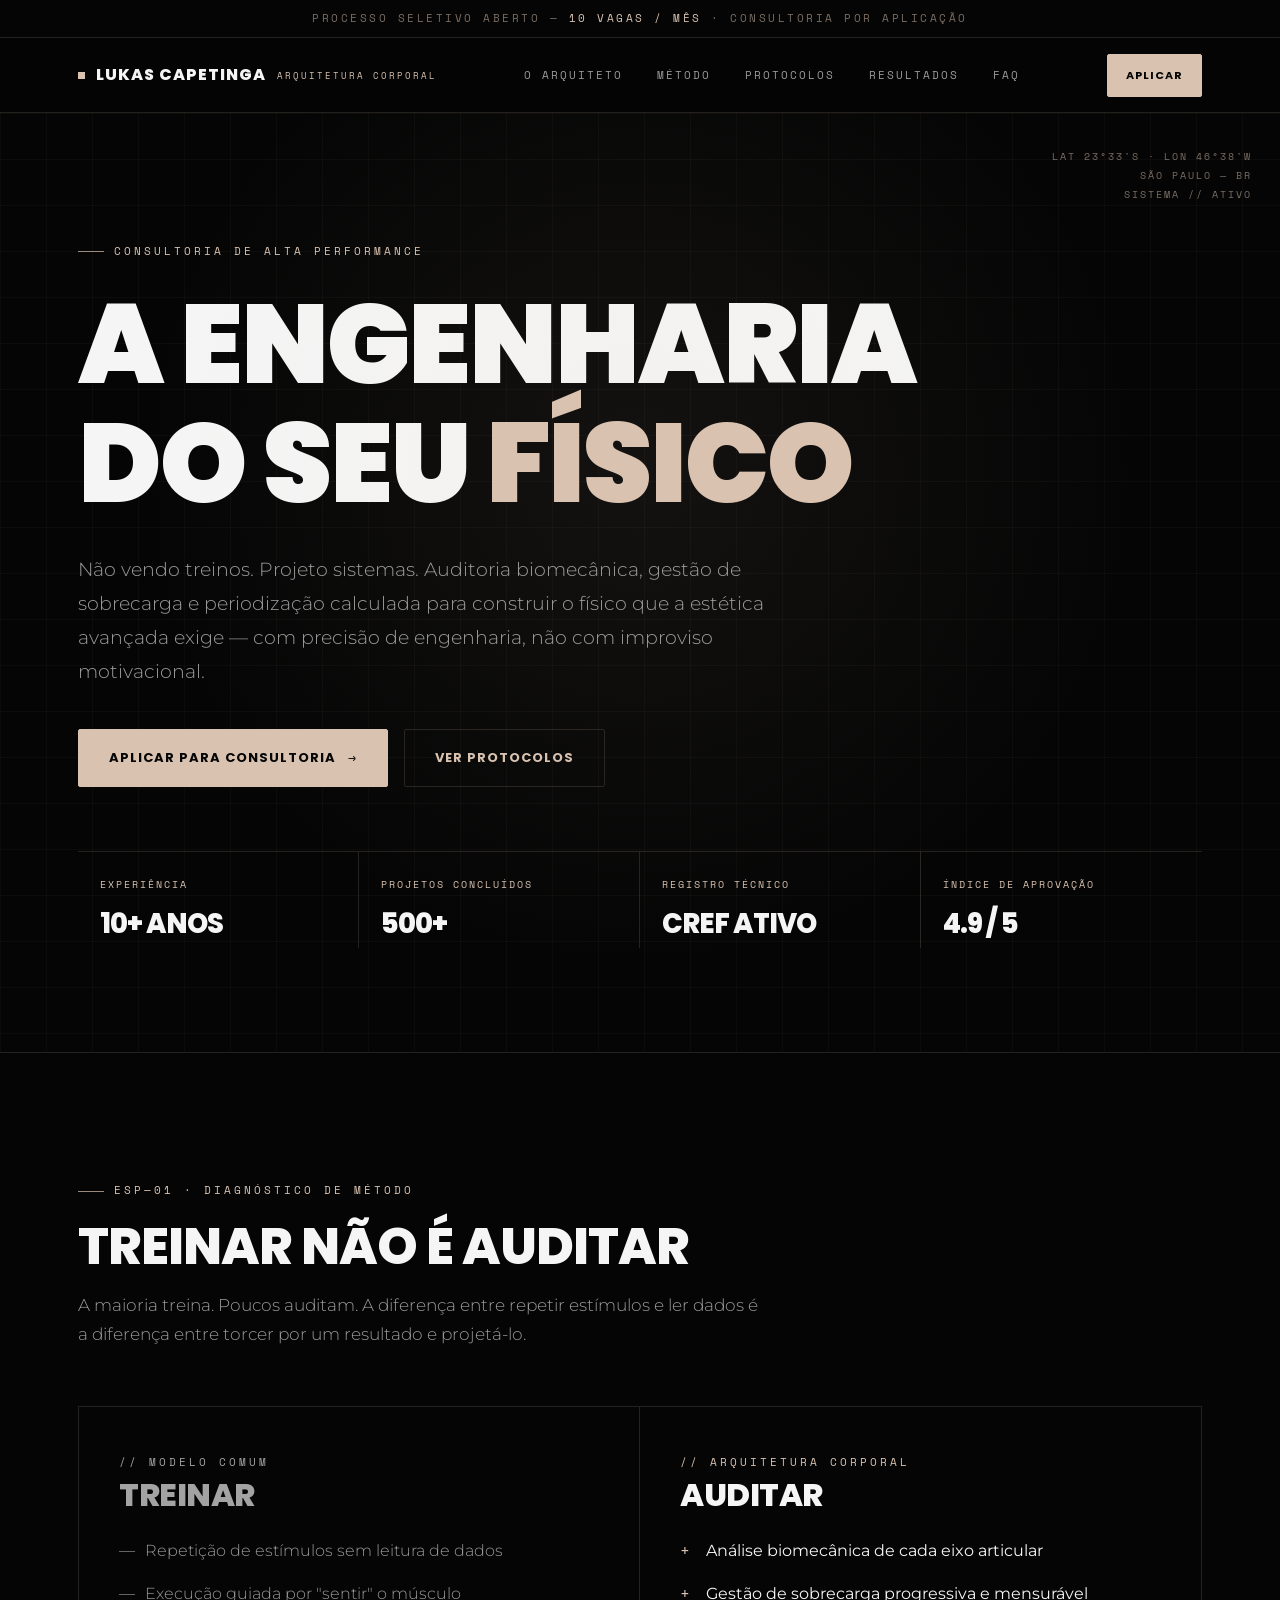
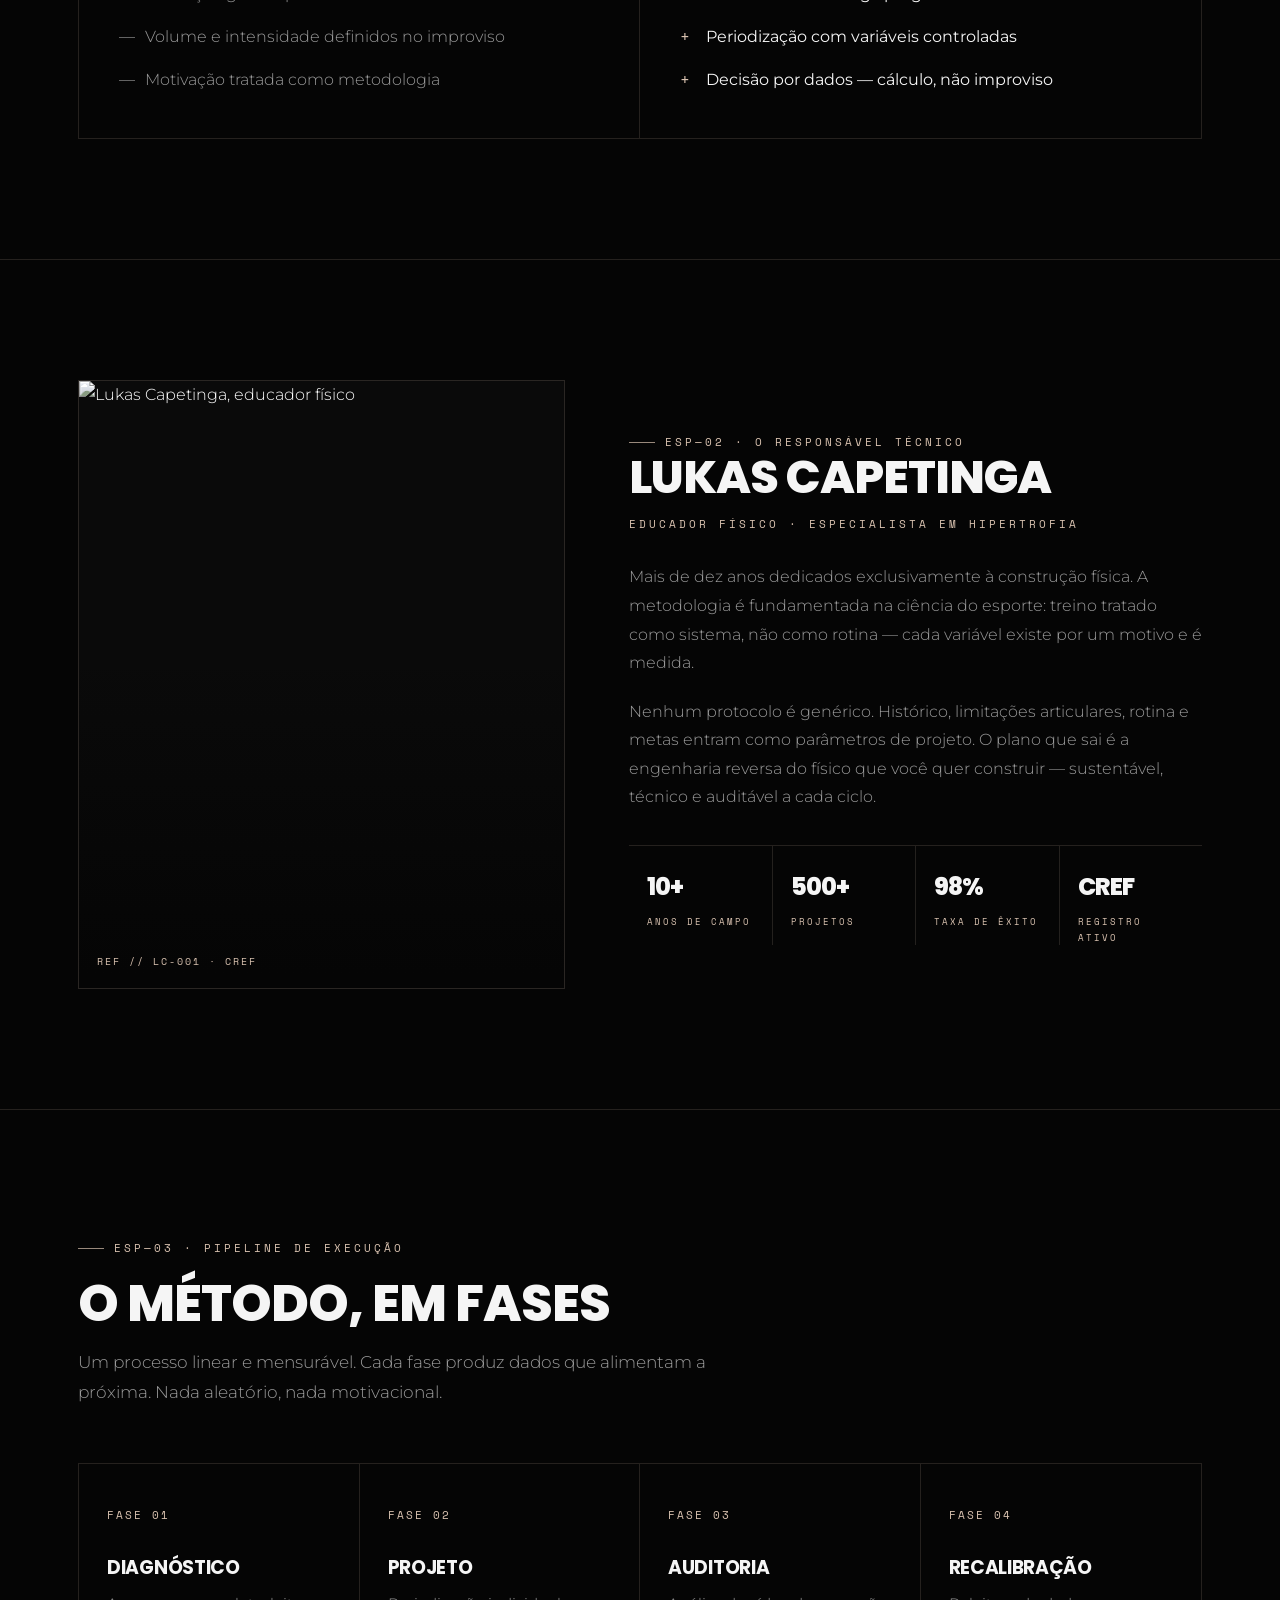
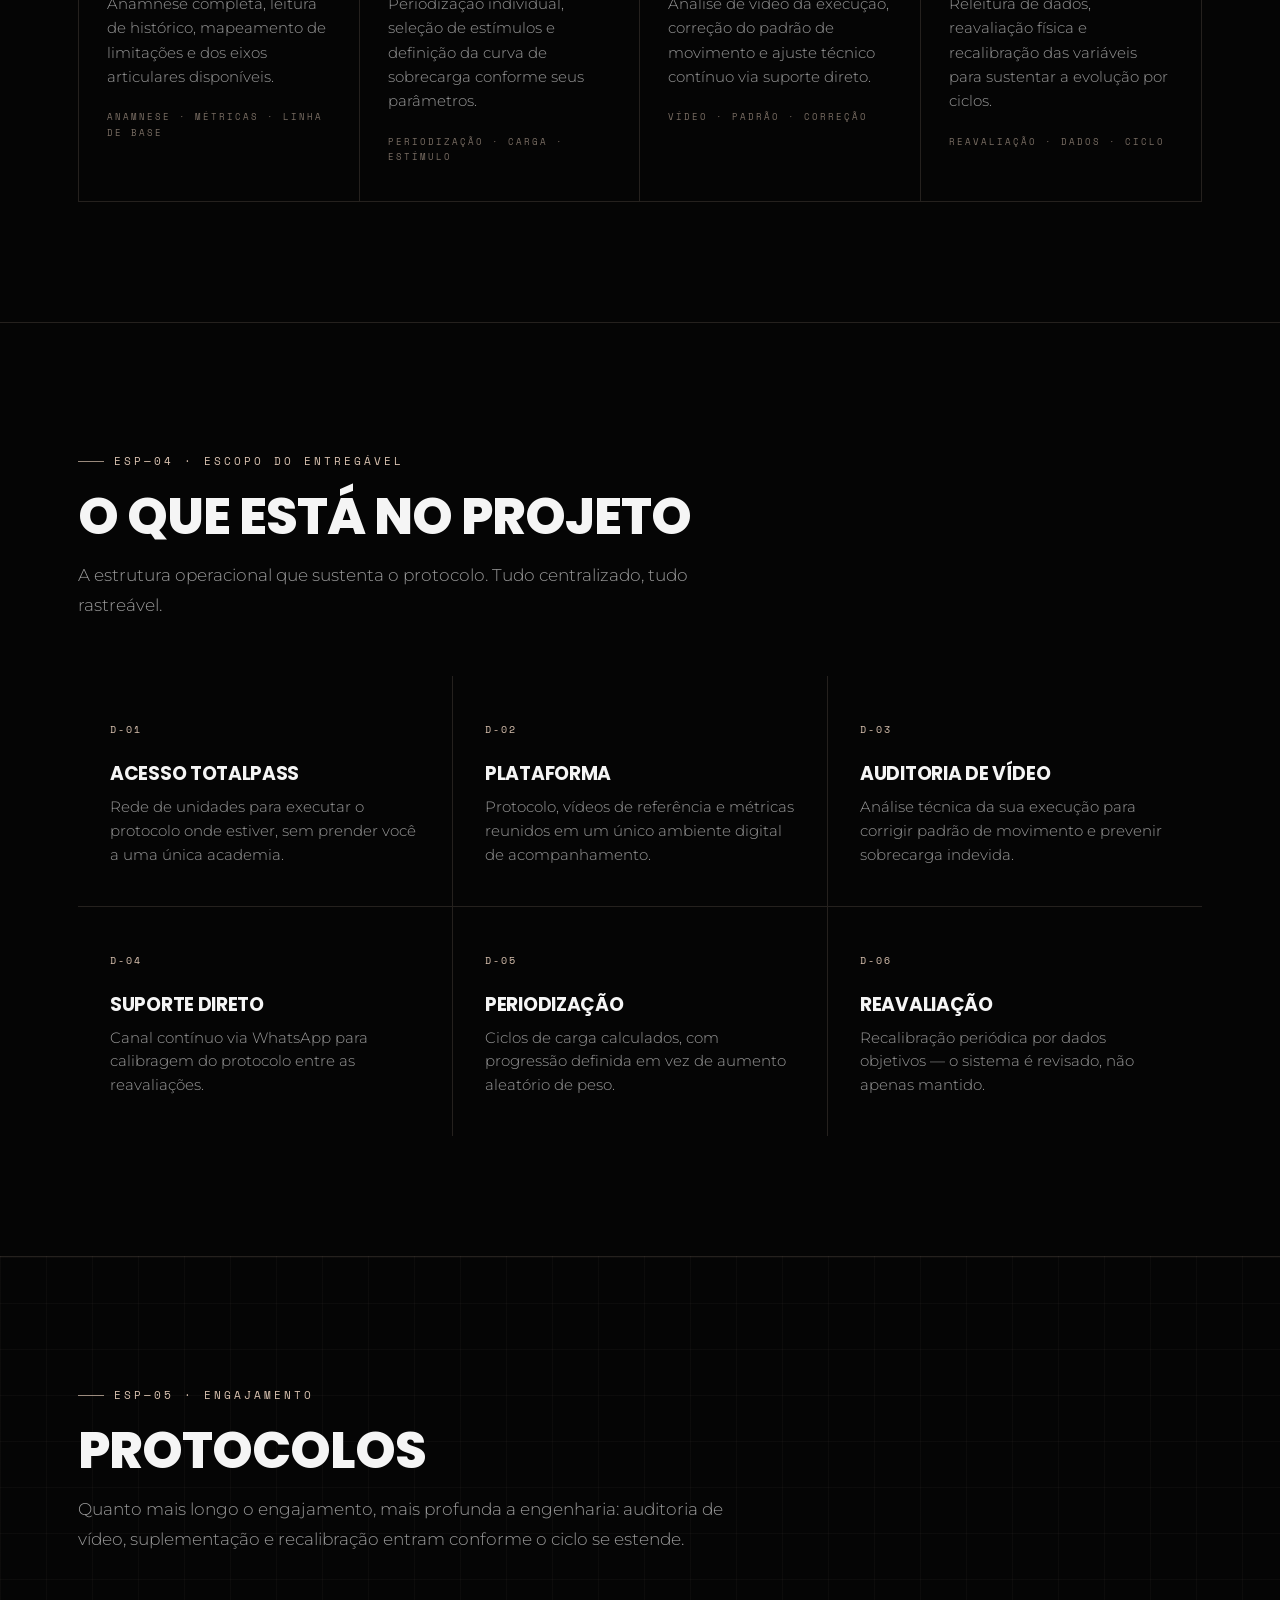
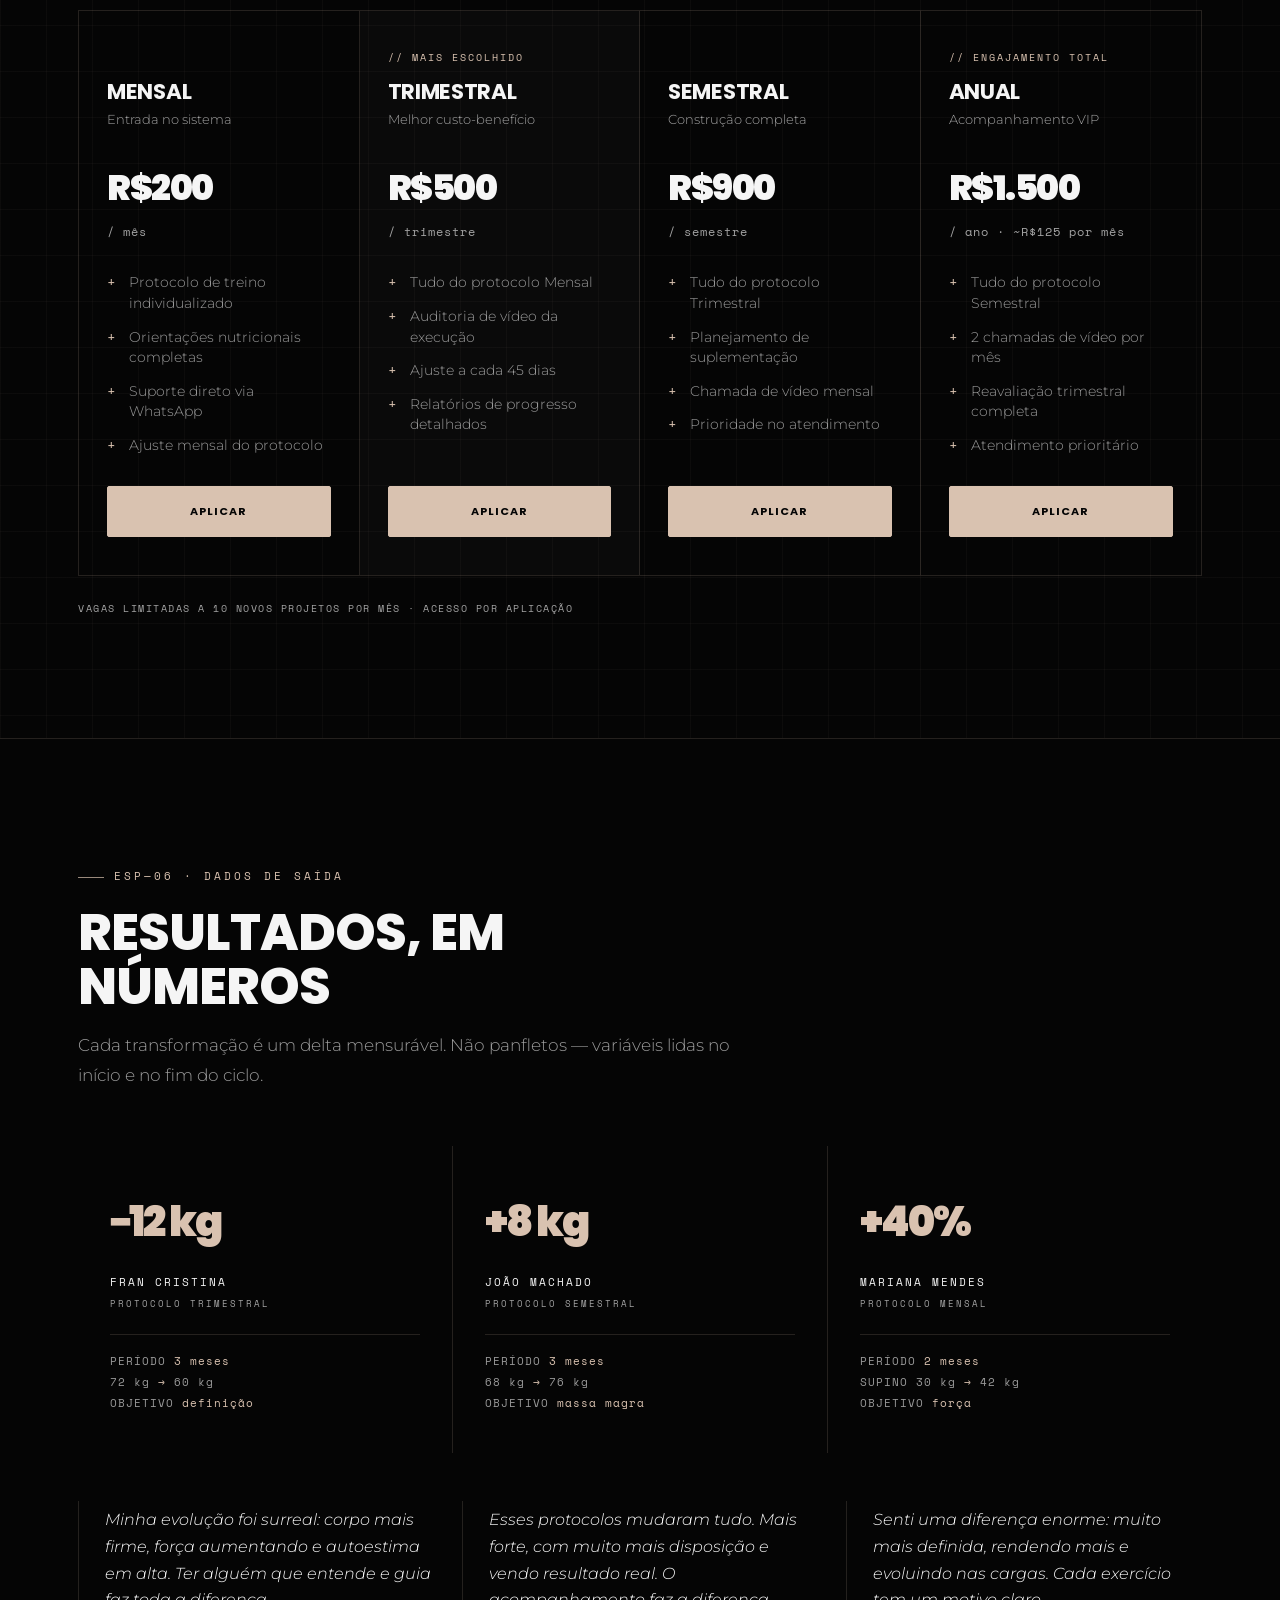
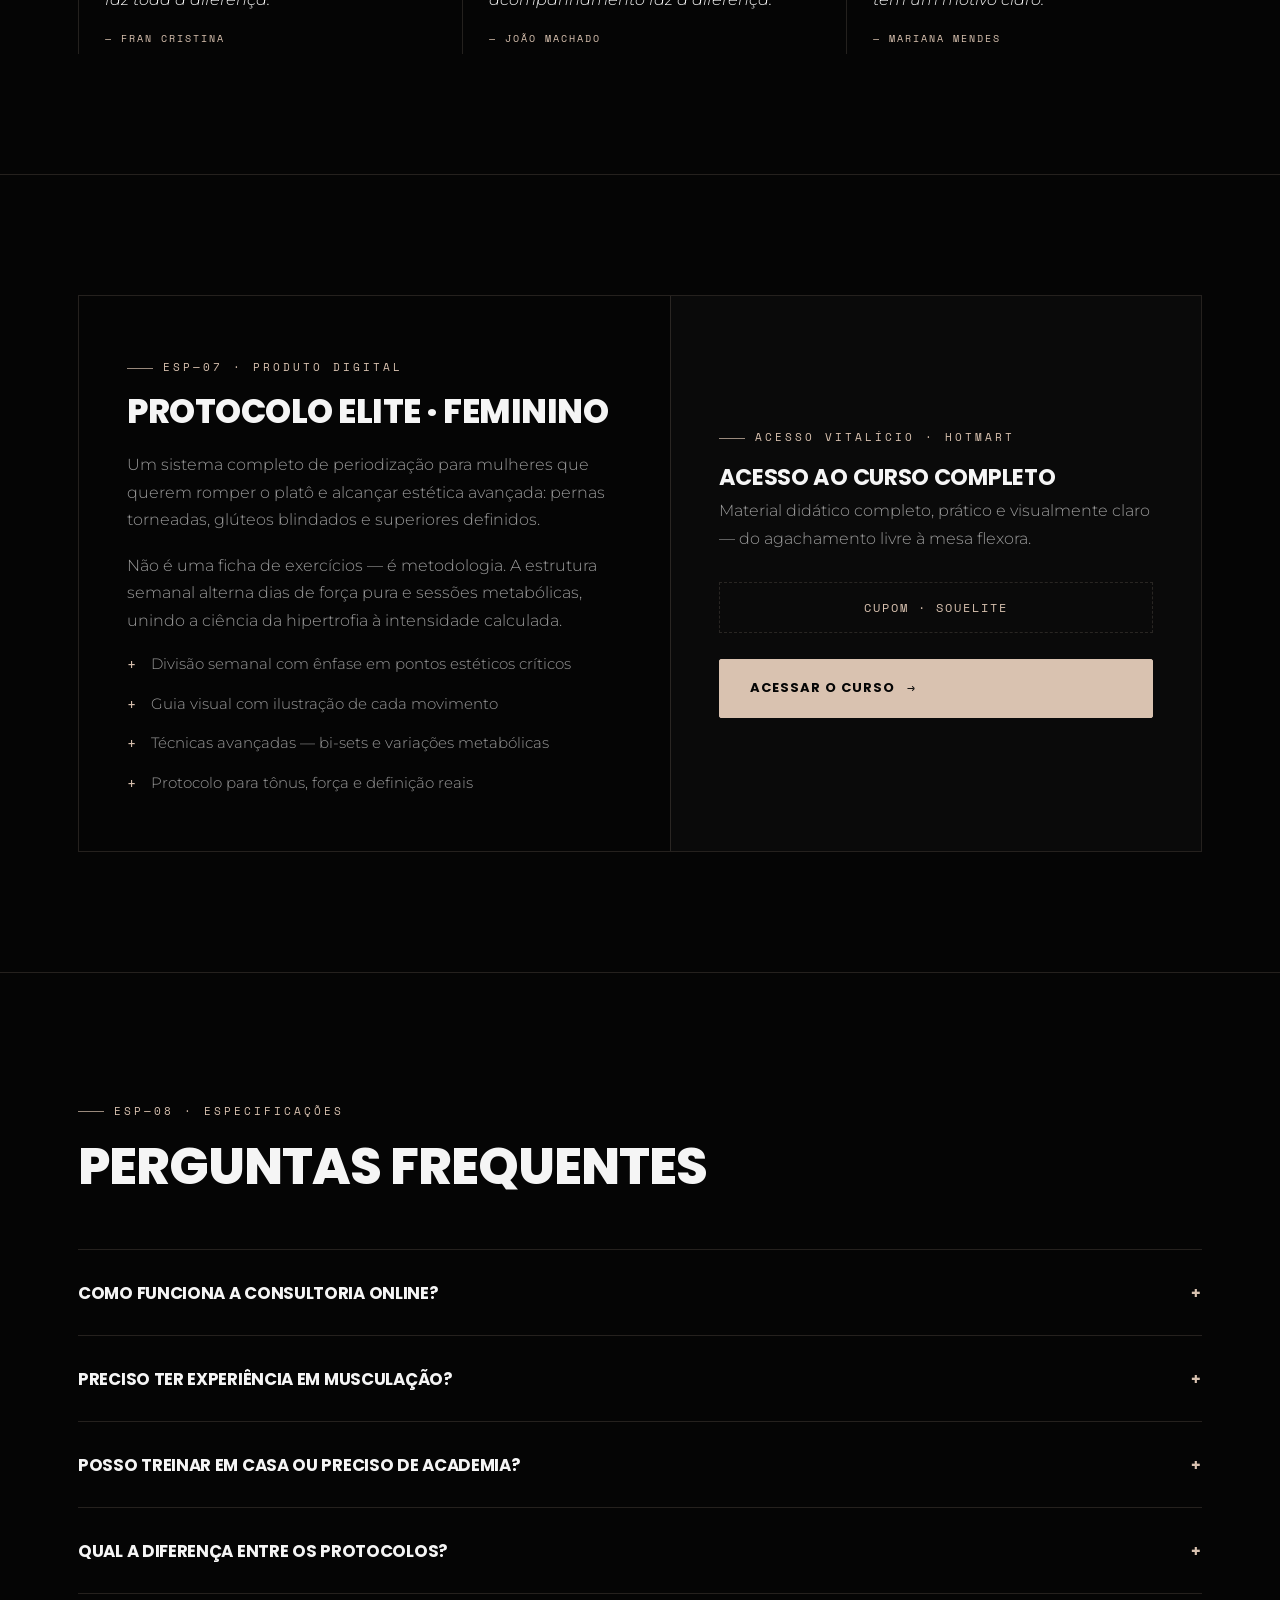
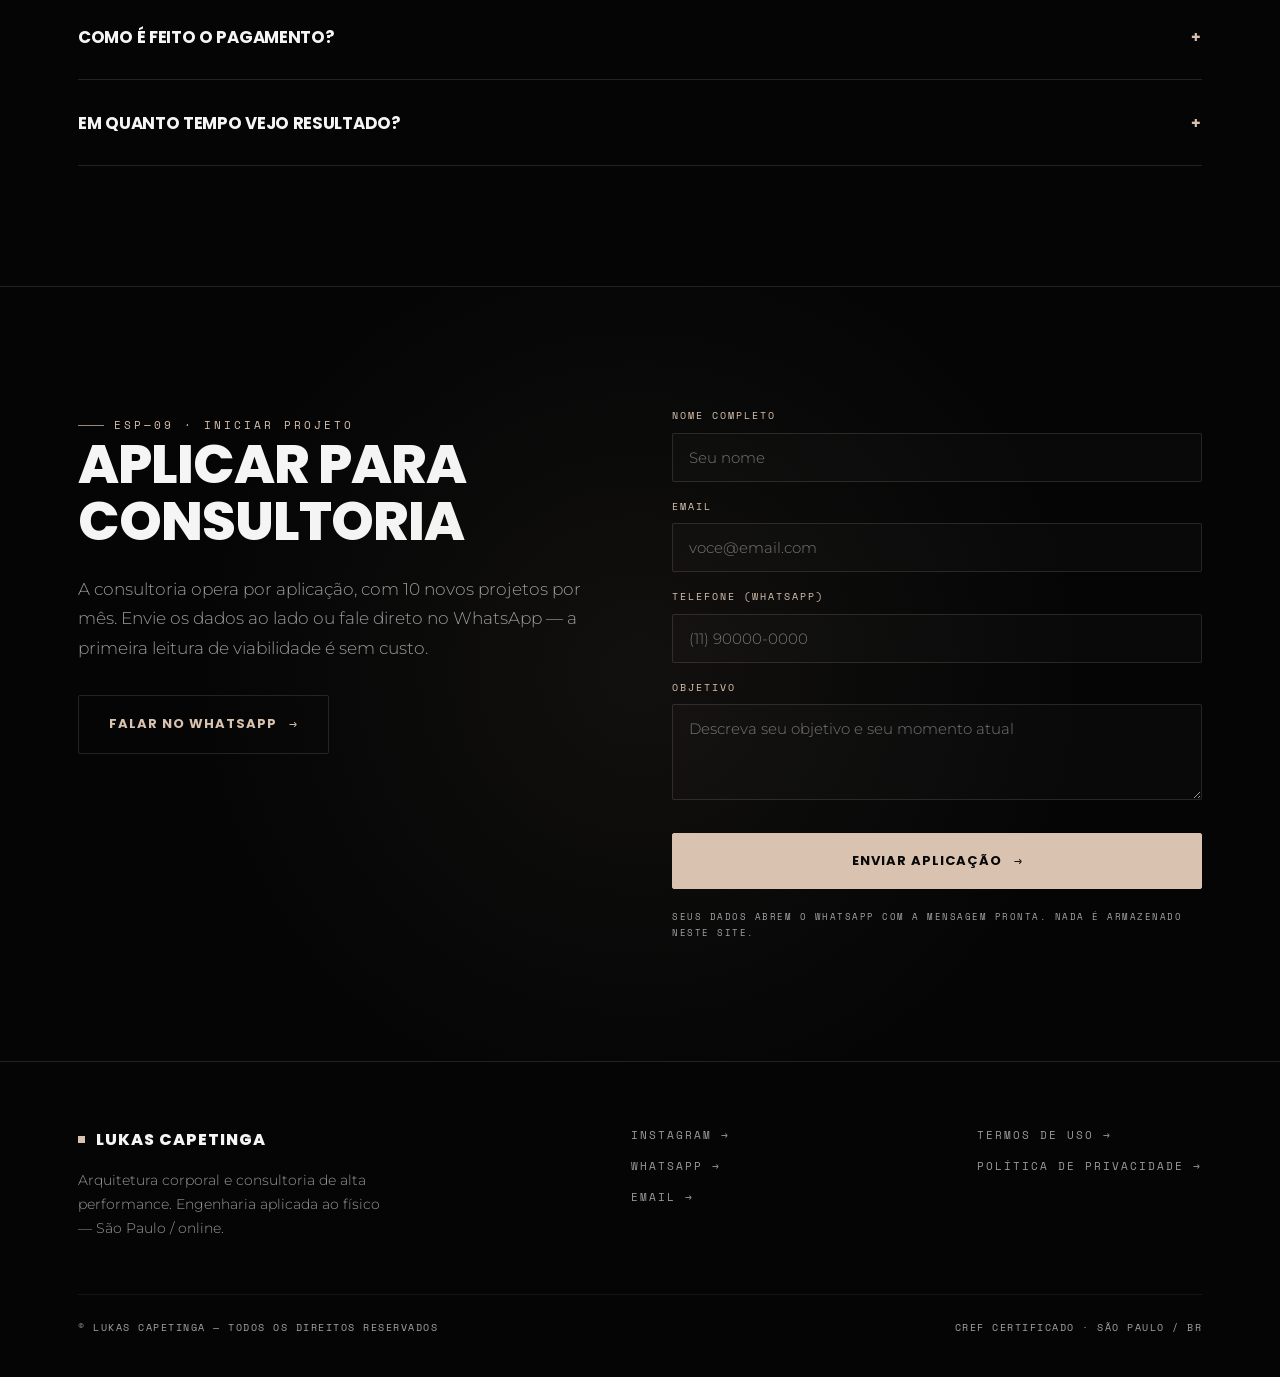
==== commit be686ad9: "Merge branch 'main' into seo-landingpage-sitemap" ====
--- a/index.html
+++ b/index.html
@@ -4,24 +4,13 @@
 <meta charset="UTF-8" />
 <meta name="viewport" content="width=device-width, initial-scale=1.0" />
 
-<!-- Microsoft Clarity -->
-<script type="text/javascript">
-  (function(c,l,a,r,i,t,y){
-    c[a]=c[a]||function(){(c[a].q=c[a].q||[]).push(arguments)};
-    t=l.createElement(r);t.async=1;t.src="https://www.clarity.ms/tag/"+i;
-    y=l.getElementsByTagName(r)[0];y.parentNode.insertBefore(t,y);
-  })(window, document, "clarity", "script", "xlhkn67v7l");
-</script>
-
 <!-- Primary Meta -->
-<title>Consultoria de Musculação Online | Lukas Capetinga · Arquitetura Corporal</title>
-<meta name="description" content="Consultoria de musculação online com Lukas Capetinga (CREF · São Paulo): treino personalizado, nutrição e periodização calculada. 500+ alunos. 10 vagas/mês — aplique agora." />
-<meta name="keywords" content="consultoria de musculação online, treino personalizado online, consultoria fitness, hipertrofia, periodização de treino, personal trainer online, emagrecimento, Lukas Capetinga, personal online São Paulo, arquitetura corporal" />
+<title>Lukas Capetinga — Arquitetura Corporal · Consultoria de Alta Performance</title>
+<meta name="description" content="Não vendo treinos. Projeto sistemas. Auditoria biomecânica, gestão de sobrecarga e periodização calculada — engenharia aplicada ao seu físico. Consultoria de musculação online com Lukas Capetinga, em São Paulo." />
+<meta name="keywords" content="consultoria de musculação, treino personalizado, arquitetura corporal, hipertrofia, periodização, auditoria biomecânica, Lukas Capetinga, personal online São Paulo, bodybuilding coach" />
 <meta name="author" content="Lukas Capetinga" />
-<meta name="robots" content="index, follow, max-image-preview:large, max-snippet:-1, max-video-preview:-1" />
+<meta name="robots" content="index, follow" />
 <meta name="theme-color" content="#050505" />
-<meta name="geo.region" content="BR-SP" />
-<meta name="geo.placename" content="São Paulo" />
 <link rel="canonical" href="https://lukascapetinga.com.br/" />
 
 <!-- Favicons -->
@@ -36,497 +25,366 @@
 <meta property="og:locale" content="pt_BR" />
 <meta property="og:site_name" content="Lukas Capetinga — Arquitetura Corporal" />
 <meta property="og:url" content="https://lukascapetinga.com.br/" />
-<meta property="og:title" content="Consultoria de Musculação Online | Lukas Capetinga · Arquitetura Corporal" />
-<meta property="og:description" content="Corpo não se ganha. Se projeta. Treino personalizado, nutrição e periodização calculada com Lukas Capetinga (CREF · São Paulo). 10 vagas por mês." />
-<meta property="og:image" content="https://lukascapetinga.com.br/images/lukas/Lucas1.jpeg" />
-<meta property="og:image:width" content="1209" />
-<meta property="og:image:height" content="1209" />
-<meta property="og:image:type" content="image/jpeg" />
+<meta property="og:title" content="Lukas Capetinga — Arquitetura Corporal · Consultoria de Alta Performance" />
+<meta property="og:description" content="Não vendo treinos. Projeto sistemas. Auditoria biomecânica, gestão de sobrecarga e periodização calculada — engenharia aplicada ao seu físico." />
+<meta property="og:image" content="https://lukascapetinga.com.br/images/Lucas1.jpeg" />
 <meta property="og:image:alt" content="Lukas Capetinga, educador físico e especialista em hipertrofia" />
 
 <!-- Twitter -->
 <meta name="twitter:card" content="summary_large_image" />
-<meta name="twitter:title" content="Consultoria de Musculação Online | Lukas Capetinga · Arquitetura Corporal" />
-<meta name="twitter:description" content="Corpo não se ganha. Se projeta. Treino personalizado, nutrição e periodização calculada com Lukas Capetinga (CREF · São Paulo). 10 vagas por mês." />
-<meta name="twitter:image" content="https://lukascapetinga.com.br/images/lukas/Lucas1.jpeg" />
-
-<link rel="preload" as="image" href="images/lukas/Lucas.jpeg" fetchpriority="high">
+<meta name="twitter:title" content="Lukas Capetinga — Arquitetura Corporal · Consultoria de Alta Performance" />
+<meta name="twitter:description" content="Não vendo treinos. Projeto sistemas. Auditoria biomecânica, gestão de sobrecarga e periodização calculada — engenharia aplicada ao seu físico." />
+<meta name="twitter:image" content="https://lukascapetinga.com.br/images/Lucas1.jpeg" />
+
 <link rel="preconnect" href="https://fonts.googleapis.com">
 <link rel="preconnect" href="https://fonts.gstatic.com" crossorigin>
-<link href="https://fonts.googleapis.com/css2?family=Big+Shoulders+Display:wght@600;700;800;900&family=Instrument+Sans:ital,wght@0,400;0,500;0,600;1,400&family=IBM+Plex+Mono:wght@400;500&display=swap" rel="stylesheet">
-
+<link href="https://fonts.googleapis.com/css2?family=Poppins:wght@400;700;800;900&family=Montserrat:wght@300;400;500&family=Space+Mono:wght@400;700&display=swap" rel="stylesheet">
 <style>
   :root{
-    --preto:#050505;
-    --carvao:#0D0C0B;
-    --grafite:#141210;
-    --areia:#D9C2B0;
-    --areia-dim:rgba(217,194,176,0.68);
-    --bronze:#9C7A58;
-    --osso:#F4EFE9;
-    --texto:rgba(244,239,233,0.68);
-    --texto-2:#9C9690;
-    --linha:rgba(217,194,176,0.15);
-    --linha-suave:rgba(244,239,233,0.07);
-    --maxw:1200px;
+    --void:#050505;
+    --void-2:#0A0A0A;
+    --surface:#101010;
+    --surface-faint:rgba(255,255,255,0.02);
+    --sand:#D9C2B0;
+    --sand-dim:rgba(217,194,176,0.55);
+    --ink:#F5F5F5;
+    --muted:rgba(245,245,245,0.62);
+    --muted-2:#A3A3A3;
+    --line:rgba(217,194,176,0.15);
+    --line-soft:rgba(245,245,245,0.06);
+    --maxw:1180px;
   }
 
   *{box-sizing:border-box;margin:0;padding:0}
   html{scroll-behavior:smooth}
   body{
-    background:var(--preto);
-    color:var(--osso);
-    font-family:'Instrument Sans',sans-serif;
-    font-weight:400;
-    line-height:1.7;
+    background:var(--void);
+    color:var(--ink);
+    font-family:'Montserrat',sans-serif;
+    font-weight:300;
+    line-height:1.75;
     -webkit-font-smoothing:antialiased;
     overflow-x:hidden;
   }
-  img{max-width:100%}
-
-  /* ---------- Tipografia ---------- */
-  h1,h2,h3{
-    font-family:'Big Shoulders Display',sans-serif;
+
+  /* ---------- Type system ---------- */
+  h1,h2,h3,h4{
+    font-family:'Poppins',sans-serif;
     text-transform:uppercase;
     font-weight:900;
-    line-height:.94;
-    letter-spacing:.5px;
-    color:var(--osso);
-  }
-  h4{font-family:'Instrument Sans',sans-serif;font-weight:600;color:var(--osso);line-height:1.3}
-  p{color:var(--texto)}
+    line-height:1.06;
+    letter-spacing:-1px;
+    color:var(--ink);
+  }
+  h2{font-weight:800;letter-spacing:-1px}
+  h3{font-weight:800;letter-spacing:-.5px}
+  h4{font-weight:700;letter-spacing:-.3px}
+  p{color:var(--muted);font-weight:300}
   a{color:inherit;text-decoration:none}
 
   .eyebrow{
-    font-family:'IBM Plex Mono',monospace;
+    font-family:'Space Mono',monospace;
     text-transform:uppercase;
     font-size:11px;
     letter-spacing:3px;
-    color:var(--areia);
+    color:var(--sand);
+    font-weight:400;
     display:inline-flex;
     align-items:center;
-    gap:12px;
-  }
-  .eyebrow::before{content:"";width:28px;height:1px;background:var(--areia);opacity:.7}
-  .mono{font-family:'IBM Plex Mono',monospace;letter-spacing:1px}
-  .sr-only{position:absolute;width:1px;height:1px;padding:0;margin:-1px;overflow:hidden;clip:rect(0,0,0,0);white-space:nowrap;border:0}
-  .skip-link{
-    position:absolute;left:-9999px;top:0;z-index:100;
-    background:var(--areia);color:var(--preto);
-    font-family:'Instrument Sans',sans-serif;font-weight:600;font-size:14px;
-    padding:14px 22px;border-radius:0 0 2px 0;text-transform:uppercase;letter-spacing:1px;
-  }
-  .skip-link:focus{left:0}
-  a:focus-visible,button:focus-visible,input:focus-visible{outline:2px solid var(--areia);outline-offset:3px}
+    gap:10px;
+  }
+  .eyebrow::before{content:"";width:26px;height:1px;background:var(--sand);display:inline-block;opacity:.7}
+  .mono{font-family:'Space Mono',monospace;letter-spacing:1px}
 
   /* ---------- Layout ---------- */
   .wrap{max-width:var(--maxw);margin:0 auto;padding:0 28px}
-  .band{padding:110px 0;border-top:1px solid var(--linha)}
-  .sec-head{max-width:64ch;margin-bottom:56px}
-  .sec-head h2{font-size:clamp(2.6rem,6vw,4.6rem);margin:16px 0 0}
-  .sec-head p{margin-top:18px;font-size:1.06rem;max-width:56ch}
-
-  /* ---------- Botões ---------- */
+  section{position:relative}
+  .band{padding:120px 0;border-top:1px solid var(--line)}
+  .band-tight{padding:88px 0}
+
+  /* blueprint grid background helper */
+  .grid-bg{
+    background-image:
+      linear-gradient(rgba(217,194,176,0.035) 1px,transparent 1px),
+      linear-gradient(90deg,rgba(217,194,176,0.035) 1px,transparent 1px);
+    background-size:46px 46px;
+  }
+
+  /* registration crosshair marks on framed elements */
+  .framed{position:relative;border:1px solid var(--line);background:var(--surface-faint)}
+  .framed::before,.framed::after{
+    content:"+";
+    position:absolute;
+    font-family:'Space Mono',monospace;
+    color:var(--sand);
+    opacity:.5;
+    font-size:14px;
+    line-height:1;
+  }
+  .framed::before{top:-7px;left:-6px}
+  .framed::after{bottom:-9px;right:-6px}
+
+  /* ---------- Buttons ---------- */
   .btn{
-    display:inline-flex;align-items:center;justify-content:center;gap:12px;
-    font-family:'Instrument Sans',sans-serif;font-weight:600;
-    text-transform:uppercase;letter-spacing:1.5px;font-size:13px;
-    padding:18px 32px;border-radius:2px;cursor:pointer;border:1px solid var(--areia);
-    background:var(--areia);color:var(--preto);
-    transition:background .25s ease,color .25s ease,transform .2s ease;
-  }
-  .btn:hover{background:transparent;color:var(--areia)}
-  .btn:focus-visible{outline:2px solid var(--osso);outline-offset:3px}
-  .btn .arw{font-family:'IBM Plex Mono',monospace;font-weight:400}
-  .btn-ghost{background:transparent;color:var(--areia);border:1px solid var(--linha)}
-  .btn-ghost:hover{background:var(--areia);color:var(--preto);border-color:var(--areia)}
-
-  /* ---------- Faixa de vagas ---------- */
+    display:inline-flex;align-items:center;gap:12px;
+    font-family:'Poppins',sans-serif;font-weight:700;
+    text-transform:uppercase;letter-spacing:1px;font-size:13px;
+    padding:17px 30px;border-radius:2px;cursor:pointer;border:1px solid var(--sand);
+    background:var(--sand);color:var(--void);
+    transition:background .25s ease,color .25s ease;
+  }
+  .btn:hover{background:transparent;color:var(--sand)}
+  .btn:focus-visible{outline:2px solid var(--ink);outline-offset:3px}
+  .btn .arw{font-family:'Space Mono',monospace;font-weight:400}
+  .btn-ghost{
+    background:transparent;color:var(--sand);
+    border:1px solid var(--line);
+  }
+  .btn-ghost:hover{background:var(--sand);color:var(--void);border-color:var(--sand)}
+
+  /* ---------- Announcement strip ---------- */
   .strip{
-    border-bottom:1px solid var(--linha);
-    background:linear-gradient(90deg,var(--preto),var(--grafite),var(--preto));
+    border-bottom:1px solid var(--line);
+    background:var(--void);
     text-align:center;
-    padding:10px 16px;
-    font-family:'IBM Plex Mono',monospace;
+    padding:9px 16px;
+    font-family:'Space Mono',monospace;
     font-size:11px;letter-spacing:2.5px;text-transform:uppercase;
-    color:var(--areia-dim);
-  }
-  .strip b{color:var(--areia);font-weight:500}
+    color:var(--sand-dim);
+  }
+  .strip b{color:var(--sand);font-weight:400}
 
   /* ---------- Nav ---------- */
   header.nav{
     position:sticky;top:0;z-index:60;
-    background:rgba(5,5,5,0.85);
+    background:rgba(5,5,5,0.82);
     backdrop-filter:blur(14px);
-    border-bottom:1px solid var(--linha);
-  }
-  .nav-inner{display:flex;align-items:center;justify-content:space-between;height:76px}
+    border-bottom:1px solid var(--line);
+  }
+  .nav-inner{display:flex;align-items:center;justify-content:space-between;height:74px}
   .brand{
-    font-family:'Big Shoulders Display',sans-serif;font-weight:800;text-transform:uppercase;
-    letter-spacing:1.5px;font-size:20px;color:var(--osso);display:flex;align-items:center;gap:12px;line-height:1;
-  }
-  .brand .dot{width:8px;height:8px;background:var(--areia);flex-shrink:0}
-  .brand small{font-family:'IBM Plex Mono',monospace;font-size:10px;letter-spacing:2px;color:var(--areia);font-weight:400;display:block;margin-top:4px}
-  .nav-links{display:flex;align-items:center;gap:32px}
+    font-family:'Poppins',sans-serif;font-weight:800;text-transform:uppercase;
+    letter-spacing:1px;font-size:16px;color:var(--ink);display:flex;align-items:center;gap:11px;
+  }
+  .brand .dot{width:7px;height:7px;background:var(--sand);display:inline-block}
+  .brand span{font-family:'Space Mono',monospace;font-size:9px;letter-spacing:2px;color:var(--sand);font-weight:400;display:block;line-height:1}
+  .nav-links{display:flex;align-items:center;gap:34px}
   .nav-links a{
-    font-family:'IBM Plex Mono',monospace;font-size:11px;text-transform:uppercase;
-    letter-spacing:2px;color:var(--texto);transition:color .2s;
-  }
-  .nav-links a:hover,.nav-links a:focus-visible{color:var(--areia);text-decoration:underline;text-underline-offset:6px}
-  .nav-cta{font-family:'Instrument Sans';font-weight:600;font-size:12px;letter-spacing:1.5px;text-transform:uppercase;
-    color:var(--preto);background:var(--areia);padding:12px 20px;border-radius:2px;transition:background .25s,color .25s;border:1px solid var(--areia)}
-  .nav-cta:hover{background:transparent;color:var(--areia)}
-  .burger{display:none;background:none;border:1px solid var(--linha);color:var(--osso);width:44px;height:44px;border-radius:2px;cursor:pointer;font-size:18px}
-  .mobile-menu{display:none;flex-direction:column;border-bottom:1px solid var(--linha);background:var(--carvao)}
-  .mobile-menu a{padding:16px 28px;border-top:1px solid var(--linha-suave);font-family:'IBM Plex Mono';font-size:12px;letter-spacing:2px;text-transform:uppercase;color:var(--texto)}
-
-  /* ---------- Duotone (assinatura fotográfica) ---------- */
-  .duo{position:relative;overflow:hidden;background:var(--preto)}
-  .duo img{width:100%;height:100%;object-fit:cover;display:block;filter:grayscale(1) contrast(1.08) brightness(.92)}
-  .duo::after{
-    content:"";position:absolute;inset:0;
-    background:linear-gradient(160deg,var(--areia) 0%,var(--bronze) 100%);
-    mix-blend-mode:multiply;
-  }
+    font-family:'Space Mono',monospace;font-size:11px;text-transform:uppercase;
+    letter-spacing:2px;color:var(--muted);transition:color .2s;
+  }
+  .nav-links a:hover{color:var(--sand)}
+  .nav-cta{font-family:'Poppins';font-weight:700;font-size:11px;letter-spacing:1px;text-transform:uppercase;
+    color:var(--void);background:var(--sand);padding:11px 18px;border-radius:2px;transition:background .25s,color .25s;border:1px solid var(--sand)}
+  .nav-cta:hover{background:transparent;color:var(--sand)}
+  .burger{display:none;background:none;border:1px solid var(--line);color:var(--ink);width:42px;height:42px;border-radius:2px;cursor:pointer;font-size:18px}
+  .mobile-menu{display:none;flex-direction:column;border-bottom:1px solid var(--line);background:var(--void-2)}
+  .mobile-menu a{padding:16px 28px;border-top:1px solid var(--line-soft);font-family:'Space Mono';font-size:12px;letter-spacing:2px;text-transform:uppercase;color:var(--muted)}
 
   /* ---------- Hero ---------- */
-  .hero{position:relative;overflow:hidden;padding:80px 0 0}
-  .hero-glow{position:absolute;inset:0;pointer-events:none;
-    background:radial-gradient(ellipse at 72% 30%,rgba(156,122,88,0.14) 0%,transparent 55%)}
-  .hero-stage{position:relative;min-height:640px}
-  .hero-photo{
-    position:absolute;right:0;top:0;
-    width:min(42vw,480px);aspect-ratio:4/5;
-    z-index:1;
-  }
-  .hero-photo .stamp{
-    position:absolute;bottom:16px;left:16px;z-index:2;
-    font-family:'IBM Plex Mono',monospace;font-size:10px;letter-spacing:2px;
-    color:var(--osso);text-transform:uppercase;opacity:.85;
-  }
-  .hero-photo .fade{position:absolute;inset:0;z-index:1;background:linear-gradient(to top,var(--preto) 0%,transparent 40%)}
-  .hero-copy{position:relative;z-index:2;padding-top:26px}
+  .hero{position:relative;overflow:hidden;padding:120px 0 104px}
+  .hero-glow{
+    position:absolute;inset:0;pointer-events:none;
+    background:radial-gradient(circle at 50% 38%,rgba(217,194,176,0.07) 0%,transparent 58%);
+  }
+  .hero-coord{
+    position:absolute;top:34px;right:28px;
+    font-family:'Space Mono',monospace;font-size:10px;letter-spacing:2px;color:var(--sand-dim);text-align:right;
+    line-height:1.9;
+  }
   .hero h1{
-    font-size:clamp(4rem,13.5vw,11.5rem);
-    letter-spacing:1px;
-    margin:22px 0 0;
-  }
-  .hero h1 .l1{display:block}
-  .hero h1 .l2{display:block;color:var(--areia)}
-  .hero .lede{max-width:50ch;margin:34px 0 40px;font-size:clamp(1rem,1.5vw,1.15rem);line-height:1.8}
-  .hero-actions{display:flex;gap:16px;flex-wrap:wrap;padding-bottom:72px}
-
-  /* marquee */
-  .marquee{
-    border-top:1px solid var(--linha);border-bottom:1px solid var(--linha);
-    overflow:hidden;white-space:nowrap;padding:16px 0;
-    background:var(--carvao);
-  }
-  .marquee-track{display:inline-block;animation:marq 32s linear infinite}
-  .marquee span{
-    font-family:'Big Shoulders Display',sans-serif;font-weight:700;text-transform:uppercase;
-    font-size:1.25rem;letter-spacing:2px;color:var(--areia-dim);margin:0 28px;
-  }
-  .marquee span::after{content:"·";margin-left:56px;color:var(--areia)}
-  @keyframes marq{from{transform:translateX(0)}to{transform:translateX(-50%)}}
-
-  /* specs */
-  .spec-row{display:grid;grid-template-columns:repeat(4,1fr)}
-  .spec{padding:28px 24px;border-right:1px solid var(--linha)}
-  .spec:first-child{padding-left:0}
+    font-size:clamp(2.7rem,9vw,7rem);
+    letter-spacing:-2px;
+    max-width:14ch;
+    margin:24px 0 0;
+  }
+  .hero h1 em{font-style:normal;color:var(--sand)}
+  .hero .lede{max-width:54ch;margin:30px 0 40px;font-size:clamp(1rem,1.5vw,1.18rem);line-height:1.8}
+  .hero-actions{display:flex;gap:16px;flex-wrap:wrap}
+  .spec-row{
+    margin-top:64px;display:grid;grid-template-columns:repeat(4,1fr);
+    border-top:1px solid var(--line);
+  }
+  .spec{padding:24px 22px 0;border-right:1px solid var(--line)}
   .spec:last-child{border-right:none}
-  .spec .k{font-family:'IBM Plex Mono';font-size:10px;letter-spacing:2px;color:var(--areia);text-transform:uppercase}
-  .spec .v{font-family:'Big Shoulders Display';font-weight:800;font-size:2.4rem;letter-spacing:1px;margin-top:6px;text-transform:uppercase;line-height:1}
+  .spec .k{font-family:'Space Mono';font-size:10px;letter-spacing:2px;color:var(--sand);text-transform:uppercase}
+  .spec .v{font-family:'Poppins';font-weight:800;font-size:1.7rem;letter-spacing:-1px;margin-top:6px;text-transform:uppercase}
+
+  /* ---------- Section header ---------- */
+  .sec-head{max-width:62ch;margin-bottom:56px}
+  .sec-head h2{font-size:clamp(1.9rem,4.4vw,3.2rem);margin:18px 0 0}
+  .sec-head p{margin-top:18px;font-size:1.05rem}
 
   /* ---------- Treinar x Auditar ---------- */
-  .versus{display:grid;grid-template-columns:1fr 1fr;border:1px solid var(--linha)}
-  .vcol{padding:48px 42px}
-  .vcol:first-child{border-right:1px solid var(--linha)}
-  .vcol .tag{font-family:'IBM Plex Mono';font-size:11px;letter-spacing:3px;text-transform:uppercase;display:block;margin-bottom:8px}
-  .vcol.old .tag{color:var(--texto-2)}
-  .vcol.new .tag{color:var(--areia)}
-  .vcol h3{font-size:3rem;margin-bottom:28px}
-  .vcol.old h3{color:var(--texto-2)}
+  .versus{display:grid;grid-template-columns:1fr 1fr;gap:0;border:1px solid var(--line)}
+  .vcol{padding:46px 40px}
+  .vcol:first-child{border-right:1px solid var(--line)}
+  .vcol .tag{font-family:'Space Mono';font-size:11px;letter-spacing:3px;text-transform:uppercase;display:block;margin-bottom:6px}
+  .vcol.old .tag{color:var(--muted-2)}
+  .vcol.new .tag{color:var(--sand)}
+  .vcol h3{font-size:2rem;margin-bottom:26px}
+  .vcol.old h3{color:var(--muted-2)}
   .vlist{list-style:none;display:flex;flex-direction:column;gap:18px}
-  .vlist li{position:relative;padding-left:28px;font-size:.98rem;line-height:1.6}
-  .vcol.old .vlist li{color:var(--texto)}
-  .vcol.old .vlist li::before{content:"\2014";position:absolute;left:0;color:var(--texto-2)}
-  .vcol.new .vlist li{color:var(--osso)}
-  .vcol.new .vlist li::before{content:"+";position:absolute;left:0;color:var(--areia);font-family:'IBM Plex Mono'}
-
-  /* ---------- Método ---------- */
-  .phases{display:grid;grid-template-columns:repeat(4,1fr);gap:1px;background:var(--linha)}
-  .phase{background:var(--preto);padding:38px 30px;position:relative;transition:background .3s}
-  .phase:hover{background:var(--grafite)}
-  .phase .ix{
-    font-family:'Big Shoulders Display';font-weight:900;font-size:3.6rem;line-height:1;
-    color:transparent;-webkit-text-stroke:1px var(--areia-dim);display:block;
-  }
-  .phase h3{font-family:'Instrument Sans',sans-serif;font-weight:600;font-size:1.2rem;margin:26px 0 12px;text-transform:uppercase;letter-spacing:.5px;line-height:1.3}
-  .phase p{font-size:.93rem;line-height:1.65}
-  .phase .meta{font-family:'IBM Plex Mono';font-size:10px;letter-spacing:2px;color:var(--areia-dim);text-transform:uppercase;margin-top:22px;display:block}
+  .vlist li{position:relative;padding-left:26px;font-size:.98rem;line-height:1.6}
+  .vcol.old .vlist li{color:var(--muted)}
+  .vcol.old .vlist li::before{content:"\2014";position:absolute;left:0;color:var(--muted-2)}
+  .vcol.new .vlist li{color:var(--ink);font-weight:400}
+  .vcol.new .vlist li::before{content:"+";position:absolute;left:0;color:var(--sand);font-family:'Space Mono'}
 
   /* ---------- Arquiteto ---------- */
   .arch{display:grid;grid-template-columns:0.85fr 1fr;gap:64px;align-items:center}
-  .arch-photo{aspect-ratio:4/5;position:relative}
-  .arch-photo .stamp{position:absolute;bottom:16px;left:16px;z-index:2;font-family:'IBM Plex Mono';font-size:10px;letter-spacing:2px;color:var(--osso);text-transform:uppercase;opacity:.85}
-  .arch-body h2{font-size:clamp(2.6rem,5vw,4.2rem)}
-  .arch-body .role{font-family:'IBM Plex Mono';font-size:11px;letter-spacing:3px;color:var(--areia);text-transform:uppercase;margin:16px 0 28px;display:block}
+  .arch-photo{position:relative;aspect-ratio:4/5;overflow:hidden}
+  .arch-photo img{width:100%;height:100%;object-fit:cover;filter:grayscale(80%) contrast(110%);display:block}
+  .arch-photo .ov{position:absolute;inset:0;background:linear-gradient(to top,var(--void) 2%,transparent 55%)}
+  .arch-photo .stamp{position:absolute;bottom:18px;left:18px;font-family:'Space Mono';font-size:10px;letter-spacing:2px;color:var(--sand);text-transform:uppercase;z-index:2}
+  .arch-body h2{font-size:clamp(1.8rem,4vw,2.9rem)}
+  .arch-body .role{font-family:'Space Mono';font-size:11px;letter-spacing:3px;color:var(--sand);text-transform:uppercase;margin:14px 0 28px;display:block}
   .arch-body p{margin-bottom:20px;font-size:1.02rem}
-  .creds{display:grid;grid-template-columns:repeat(4,1fr);margin-top:36px;border-top:1px solid var(--linha)}
-  .cred{padding:20px 18px 0;border-right:1px solid var(--linha)}
-  .cred:first-child{padding-left:0}
+  .creds{display:flex;gap:0;margin-top:34px;border-top:1px solid var(--line)}
+  .cred{flex:1;padding:20px 18px 0;border-right:1px solid var(--line)}
   .cred:last-child{border-right:none}
-  .cred .n{font-family:'Big Shoulders Display';font-weight:800;font-size:2rem;line-height:1}
-  .cred .l{font-family:'IBM Plex Mono';font-size:10px;letter-spacing:1.5px;color:var(--areia);text-transform:uppercase;margin-top:8px}
+  .cred .n{font-family:'Poppins';font-weight:800;font-size:1.5rem;letter-spacing:-1px}
+  .cred .l{font-family:'Space Mono';font-size:9px;letter-spacing:2px;color:var(--sand);text-transform:uppercase;margin-top:6px}
+
+  /* ---------- Método (fases) ---------- */
+  .phases{display:grid;grid-template-columns:repeat(4,1fr);border:1px solid var(--line)}
+  .phase{padding:36px 28px;border-right:1px solid var(--line);position:relative}
+  .phase:last-child{border-right:none}
+  .phase .ix{font-family:'Space Mono';font-size:11px;letter-spacing:2px;color:var(--sand)}
+  .phase h4{font-size:1.18rem;margin:30px 0 14px}
+  .phase p{font-size:.92rem;line-height:1.65}
+  .phase .meta{font-family:'Space Mono';font-size:9px;letter-spacing:2px;color:var(--sand-dim);text-transform:uppercase;margin-top:20px;display:block}
+
+  /* ---------- Entregável ---------- */
+  .deliver{display:grid;grid-template-columns:repeat(3,1fr);gap:1px;background:var(--line)}
+  .dcard{background:var(--void);padding:38px 32px;transition:background .3s}
+  .dcard:hover{background:var(--surface)}
+  .dcard .ix{font-family:'Space Mono';font-size:10px;letter-spacing:2px;color:var(--sand)}
+  .dcard h4{font-size:1.18rem;margin:22px 0 12px}
+  .dcard p{font-size:.93rem;line-height:1.6}
+
+  /* ---------- Protocolos (planos) ---------- */
+  .plans{display:grid;grid-template-columns:repeat(4,1fr);gap:0;border:1px solid var(--line)}
+  .plan{padding:38px 28px;border-right:1px solid var(--line);display:flex;flex-direction:column}
+  .plan:last-child{border-right:none}
+  .plan.feat{background:var(--surface-faint)}
+  .plan .ptag{font-family:'Space Mono';font-size:10px;letter-spacing:2px;text-transform:uppercase;color:var(--sand);min-height:14px}
+  .plan h4{font-size:1.35rem;margin:14px 0 4px}
+  .plan .sub{font-size:.82rem;color:var(--muted-2);font-family:'Montserrat'}
+  .plan .price{margin:26px 0 4px;font-family:'Poppins';font-weight:900;font-size:2.2rem;letter-spacing:-1.5px}
+  .plan .price small{font-family:'Space Mono';font-weight:400;font-size:.72rem;letter-spacing:1px;color:var(--muted-2);display:block;margin-top:4px}
+  .plan ul{list-style:none;margin:26px 0 30px;display:flex;flex-direction:column;gap:13px;flex:1}
+  .plan li{position:relative;padding-left:22px;font-size:.86rem;line-height:1.5;color:var(--muted)}
+  .plan li::before{content:"+";position:absolute;left:0;color:var(--sand);font-family:'Space Mono'}
+  .plan .btn{width:100%;justify-content:center;font-size:11px;padding:15px}
+  .plan.feat .ptag{color:var(--sand)}
+
+  .plans-note{margin-top:24px;font-family:'Space Mono';font-size:10px;letter-spacing:1.5px;color:var(--muted-2);text-transform:uppercase}
 
   /* ---------- Resultados ---------- */
-  .results{display:grid;grid-template-columns:repeat(3,1fr);gap:1px;background:var(--linha)}
-  .rcard{background:var(--preto);padding:40px 34px;display:flex;flex-direction:column;transition:background .3s}
-  .rcard:hover{background:var(--grafite)}
-  .rcard .delta{font-family:'Big Shoulders Display';font-weight:900;font-size:4.4rem;line-height:1;color:var(--areia)}
-  .rcard .rhead{display:flex;align-items:center;gap:16px;margin:26px 0 6px}
-  .rcard .avatar{width:52px;height:52px;border-radius:50%;flex-shrink:0}
-  .rcard .avatar img{border-radius:50%}
-  .rcard .avatar::after{border-radius:50%}
-  .rcard .who{font-family:'IBM Plex Mono';font-size:11px;letter-spacing:2px;text-transform:uppercase;color:var(--osso)}
-  .rcard .plan-l{font-family:'IBM Plex Mono';font-size:10px;letter-spacing:2px;color:var(--texto-2);text-transform:uppercase;display:block;margin-top:3px}
-  .rcard .data{margin:20px 0;border-top:1px solid var(--linha);padding-top:16px;font-family:'IBM Plex Mono';font-size:11px;letter-spacing:1px;color:var(--texto);line-height:1.9}
-  .rcard .data b{color:var(--areia);font-weight:500}
-  .rcard blockquote{font-size:.95rem;line-height:1.7;color:var(--texto);font-style:italic;border-left:1px solid var(--linha);padding-left:18px;margin-top:auto}
-
-  /* ---------- Protocolos ---------- */
-  .plans{display:grid;grid-template-columns:repeat(4,1fr);gap:1px;background:var(--linha);border:1px solid var(--linha)}
-  .plan{background:var(--preto);padding:38px 30px;display:flex;flex-direction:column;position:relative}
-  .plan.feat{background:var(--grafite);box-shadow:inset 0 3px 0 var(--areia)}
-  .plan .ptag{font-family:'IBM Plex Mono';font-size:10px;letter-spacing:2px;text-transform:uppercase;color:var(--areia);min-height:15px;display:block}
-  .plan h3{font-family:'Big Shoulders Display';font-weight:800;font-size:2rem;text-transform:uppercase;letter-spacing:1px;margin:12px 0 2px}
-  .plan .sub{font-size:.85rem;color:var(--texto-2)}
-  .plan .price{margin:26px 0 2px;font-family:'Big Shoulders Display';font-weight:900;font-size:3rem;letter-spacing:1px;line-height:1}
-  .plan .price-eq{font-family:'IBM Plex Mono';font-size:.7rem;letter-spacing:1px;color:var(--areia);display:block;margin-top:8px;text-transform:uppercase}
-  .plan ul{list-style:none;margin:26px 0 30px;display:flex;flex-direction:column;gap:13px;flex:1}
-  .plan li{position:relative;padding-left:22px;font-size:.88rem;line-height:1.5;color:var(--texto)}
-  .plan li::before{content:"+";position:absolute;left:0;color:var(--areia);font-family:'IBM Plex Mono'}
-  .plan .btn{width:100%;font-size:12px;padding:15px}
-  .plans-note{margin-top:24px;font-family:'IBM Plex Mono';font-size:10px;letter-spacing:1.5px;color:var(--texto-2);text-transform:uppercase}
-
-  /* ---------- Elite ---------- */
-  .elite{display:grid;grid-template-columns:1fr 0.9fr;border:1px solid var(--linha)}
+  .results{display:grid;grid-template-columns:repeat(3,1fr);gap:1px;background:var(--line);margin-bottom:1px}
+  .rcard{background:var(--void);padding:40px 32px}
+  .rcard .delta{font-family:'Poppins';font-weight:900;font-size:2.6rem;letter-spacing:-2px;color:var(--sand)}
+  .rcard .who{font-family:'Space Mono';font-size:11px;letter-spacing:2px;text-transform:uppercase;margin:14px 0 4px}
+  .rcard .plan-l{font-family:'Space Mono';font-size:9px;letter-spacing:2px;color:var(--muted-2);text-transform:uppercase}
+  .rcard .data{margin-top:22px;border-top:1px solid var(--line);padding-top:16px;font-family:'Space Mono';font-size:11px;letter-spacing:1px;color:var(--muted);line-height:1.9}
+  .rcard .data b{color:var(--sand);font-weight:400}
+
+  .quotes{display:grid;grid-template-columns:repeat(3,1fr);gap:28px;margin-top:48px}
+  .quote{border-left:1px solid var(--line);padding:6px 0 6px 26px}
+  .quote p{font-style:italic;font-size:.98rem;line-height:1.7;color:var(--ink);font-weight:300}
+  .quote .cite{display:block;margin-top:16px;font-family:'Space Mono';font-size:10px;letter-spacing:2px;color:var(--sand);text-transform:uppercase;font-style:normal}
+
+  /* ---------- Elite module ---------- */
+  .elite{display:grid;grid-template-columns:1fr 0.9fr;gap:0;border:1px solid var(--line)}
   .elite .l{padding:54px 48px}
-  .elite .r{padding:54px 48px;border-left:1px solid var(--linha);background:var(--grafite);display:flex;flex-direction:column;justify-content:center}
-  .elite h3{font-size:clamp(2.2rem,4vw,3.2rem);margin:16px 0 22px}
+  .elite .r{padding:54px 48px;border-left:1px solid var(--line);background:var(--surface-faint);display:flex;flex-direction:column;justify-content:center}
+  .elite h3{font-size:2.1rem;margin:16px 0 22px}
   .elite p{font-size:.98rem;margin-bottom:18px}
   .elite ul{list-style:none;display:flex;flex-direction:column;gap:14px;margin-top:8px}
-  .elite li{position:relative;padding-left:24px;font-size:.93rem;color:var(--texto)}
-  .elite li::before{content:"+";position:absolute;left:0;color:var(--areia);font-family:'IBM Plex Mono'}
-  .elite .coupon{font-family:'IBM Plex Mono';font-size:12px;letter-spacing:2px;color:var(--areia);border:1px dashed rgba(217,194,176,.4);padding:14px 18px;text-align:center;margin:6px 0 26px;text-transform:uppercase}
-  .elite .r h4{font-size:1.3rem;margin:16px 0 8px}
-  .elite .r p{margin-bottom:24px}
+  .elite li{position:relative;padding-left:24px;font-size:.92rem;color:var(--muted)}
+  .elite li::before{content:"+";position:absolute;left:0;color:var(--sand);font-family:'Space Mono'}
+  .elite .coupon{font-family:'Space Mono';font-size:12px;letter-spacing:2px;color:var(--sand);border:1px dashed var(--line);padding:14px 18px;text-align:center;margin:6px 0 26px;text-transform:uppercase}
 
   /* ---------- FAQ ---------- */
-  .faq{border-top:1px solid var(--linha)}
-  .qitem{border-bottom:1px solid var(--linha)}
-  .qbtn{width:100%;background:none;border:none;color:var(--osso);text-align:left;cursor:pointer;
-    padding:26px 0;display:flex;justify-content:space-between;align-items:center;gap:24px;
-    font-family:'Instrument Sans';font-weight:600;font-size:1.05rem}
-  .qbtn .ic{font-family:'IBM Plex Mono';color:var(--areia);font-size:1.2rem;flex-shrink:0;transition:transform .3s}
+  .faq{border-top:1px solid var(--line)}
+  .qitem{border-bottom:1px solid var(--line)}
+  .qbtn{width:100%;background:none;border:none;color:var(--ink);text-align:left;cursor:pointer;
+    padding:28px 0;display:flex;justify-content:space-between;align-items:center;gap:24px;
+    font-family:'Poppins';font-weight:700;text-transform:uppercase;letter-spacing:-.3px;font-size:1.05rem}
+  .qbtn .ic{font-family:'Space Mono';color:var(--sand);font-size:1.2rem;flex-shrink:0;transition:transform .3s}
   .qitem.open .ic{transform:rotate(45deg)}
   .qans{max-height:0;overflow:hidden;transition:max-height .35s ease}
-  .qans p{padding:0 0 28px;max-width:74ch;font-size:.98rem}
-  .qbtn:focus-visible{outline:2px solid var(--areia);outline-offset:4px}
-
-  /* ---------- Ficha de Projeto (assinatura) ---------- */
+  .qans p{padding:0 0 30px;max-width:74ch;font-size:.98rem}
+  .qbtn:focus-visible{outline:2px solid var(--sand);outline-offset:4px}
+
+  /* ---------- Apply / contato ---------- */
   .apply{position:relative;overflow:hidden}
-  .apply .glow{position:absolute;inset:0;pointer-events:none;background:radial-gradient(circle at 50% 40%,rgba(156,122,88,0.1) 0%,transparent 60%)}
-  .apply-inner{display:grid;grid-template-columns:1.05fr 0.95fr;gap:56px;align-items:start;position:relative;z-index:1}
-  .apply h2{font-size:clamp(2.6rem,6vw,4.6rem);max-width:14ch}
-  .apply .lede{margin:22px 0 36px;font-size:1.05rem;max-width:48ch}
-
-  .qz-group{margin-bottom:28px}
-  .qz-label{font-family:'IBM Plex Mono';font-size:10px;letter-spacing:2px;text-transform:uppercase;color:var(--areia);display:block;margin-bottom:12px}
-  .chips{display:flex;flex-wrap:wrap;gap:10px}
-  .chip{
-    font-family:'Instrument Sans';font-size:.88rem;font-weight:500;
-    background:transparent;border:1px solid var(--linha);color:var(--texto);
-    padding:11px 18px;border-radius:2px;cursor:pointer;
-    transition:border-color .2s,color .2s,background .2s;
-  }
-  .chip:hover{border-color:var(--areia-dim);color:var(--osso)}
-  .chip[aria-pressed="true"]{background:var(--areia);color:var(--preto);border-color:var(--areia);font-weight:600}
-  .chip[aria-pressed="true"]::before{content:"✓ ";font-weight:700}
-  .chip:focus-visible{outline:2px solid var(--areia);outline-offset:3px}
-  .qz-field{margin-bottom:28px}
-  .qz-field input{
-    width:100%;background:var(--grafite);border:1px solid var(--linha);color:var(--osso);
-    padding:15px 16px;border-radius:2px;font-family:'Instrument Sans';font-size:.95rem;
-  }
-  .qz-field input:focus{outline:none;border-color:var(--areia)}
-  .qz-field input::placeholder{color:var(--texto-2)}
-
-  .brief{
-    border:1px solid var(--linha);background:var(--carvao);
-    position:relative;padding:38px 34px;
-  }
-  .brief::before{content:"+";position:absolute;top:-8px;left:-7px;font-family:'IBM Plex Mono';color:var(--areia);opacity:.6}
-  .brief::after{content:"+";position:absolute;bottom:-10px;right:-7px;font-family:'IBM Plex Mono';color:var(--areia);opacity:.6}
-  .brief-head{display:flex;justify-content:space-between;align-items:center;border-bottom:1px solid var(--linha);padding-bottom:16px;margin-bottom:22px}
-  .brief-head .t{font-family:'Big Shoulders Display';font-weight:800;font-size:1.5rem;text-transform:uppercase;letter-spacing:1.5px}
-  .brief-head .ref{font-family:'IBM Plex Mono';font-size:10px;letter-spacing:2px;color:var(--areia-dim);text-transform:uppercase}
-  .brief-rows{font-family:'IBM Plex Mono';font-size:12px;letter-spacing:.5px;line-height:2.3;color:var(--texto)}
-  .brief-rows .row{display:flex;justify-content:space-between;gap:16px;border-bottom:1px dashed var(--linha-suave)}
-  .brief-rows .row .k{color:var(--texto-2);text-transform:uppercase;font-size:10px;letter-spacing:1.5px;align-self:center}
-  .brief-rows .row .val{color:var(--areia);text-align:right}
-  .brief-rows .row .val.empty{color:var(--texto-2);opacity:.85}
-  .brief-status{font-family:'IBM Plex Mono';font-size:10px;letter-spacing:2px;color:var(--areia-dim);text-transform:uppercase;margin:20px 0 24px}
-  .brief .btn{width:100%}
-  .brief .btn[disabled]{opacity:.45;cursor:not-allowed}
-  .brief .btn[disabled]:hover{background:var(--areia);color:var(--preto)}
-  .brief-note{font-family:'IBM Plex Mono';font-size:10px;letter-spacing:1.5px;color:var(--texto-2);text-transform:uppercase;margin-top:14px;display:block;text-align:center}
+  .apply .glow{position:absolute;inset:0;pointer-events:none;background:radial-gradient(circle at 50% 50%,rgba(217,194,176,0.06) 0%,transparent 60%)}
+  .apply-inner{display:grid;grid-template-columns:1fr 1fr;gap:64px;align-items:start}
+  .apply h2{font-size:clamp(2rem,5vw,3.4rem);max-width:13ch}
+  .apply .lede{margin:24px 0 32px;font-size:1.05rem;max-width:46ch}
+  .form{display:flex;flex-direction:column;gap:16px}
+  .field label{font-family:'Space Mono';font-size:10px;letter-spacing:2px;text-transform:uppercase;color:var(--sand);display:block;margin-bottom:8px}
+  .field input,.field textarea{
+    width:100%;background:var(--surface-faint);border:1px solid var(--line);color:var(--ink);
+    padding:14px 16px;border-radius:2px;font-family:'Montserrat';font-size:.95rem;font-weight:300;
+  }
+  .field input:focus,.field textarea:focus{outline:none;border-color:var(--sand)}
+  .field textarea{resize:vertical;min-height:96px}
+  .form .btn{justify-content:center;margin-top:8px}
+  .form-note{font-family:'Space Mono';font-size:9px;letter-spacing:1.5px;color:var(--muted-2);text-transform:uppercase;margin-top:4px}
 
   /* ---------- Footer ---------- */
-  footer{border-top:1px solid var(--linha);padding:64px 0 40px}
+  footer{border-top:1px solid var(--line);padding:64px 0 40px}
   .foot{display:flex;justify-content:space-between;gap:40px;flex-wrap:wrap;align-items:flex-start}
   .foot .brand{margin-bottom:14px}
-  .foot p{font-size:.88rem;max-width:34ch}
+  .foot p{font-size:.86rem;max-width:34ch}
   .foot-links{display:flex;flex-direction:column;gap:12px}
-  .foot-links a{font-family:'IBM Plex Mono';font-size:11px;letter-spacing:2px;text-transform:uppercase;color:var(--texto);transition:color .2s}
-  .foot-links a:hover,.foot-links a:focus-visible{color:var(--areia);text-decoration:underline;text-underline-offset:5px}
-  .foot-selos{display:flex;align-items:center;gap:20px;flex-wrap:wrap;margin-top:44px}
-  .foot-selos img{display:block;height:32px;width:auto}
-  .foot-selos a{display:inline-flex;border-radius:2px}
-  .selo-txt{font-family:'IBM Plex Mono';font-size:10px;letter-spacing:1.5px;color:var(--texto-2);text-transform:uppercase;max-width:52ch;line-height:1.8}
-  .foot-bottom{margin-top:24px;padding-top:24px;border-top:1px solid var(--linha-suave);display:flex;justify-content:space-between;flex-wrap:wrap;gap:12px;
-    font-family:'IBM Plex Mono';font-size:10px;letter-spacing:1.5px;color:var(--texto-2);text-transform:uppercase}
-
-  /* ---------- WhatsApp flutuante ---------- */
-  .fab{
-    position:fixed;bottom:24px;right:24px;z-index:70;
-    width:56px;height:56px;border-radius:50%;
-    background:var(--areia);color:var(--preto);
-    display:flex;align-items:center;justify-content:center;
-    box-shadow:0 6px 24px rgba(0,0,0,.5);
-    transition:transform .2s ease;
-  }
-  .fab:hover{transform:scale(1.08)}
-  .fab svg{width:26px;height:26px}
-  .fab:focus-visible{outline:2px solid var(--osso);outline-offset:3px}
-
-  /* ---------- Balão de acessibilidade ---------- */
-  .a11y-fab{
-    position:fixed;bottom:24px;left:24px;z-index:80;
-    width:56px;height:56px;border-radius:50%;
-    background:var(--carvao);color:var(--areia);
-    border:1px solid var(--areia);cursor:pointer;
-    display:flex;align-items:center;justify-content:center;
-    box-shadow:0 6px 24px rgba(0,0,0,.5);
-    transition:transform .2s ease;
-  }
-  .a11y-fab:hover{transform:scale(1.08)}
-  .a11y-fab:focus-visible{outline:2px solid var(--osso);outline-offset:3px}
-  .a11y-fab svg{width:30px;height:30px}
-  .a11y-panel{
-    position:fixed;bottom:92px;left:24px;z-index:80;
-    width:min(272px,calc(100vw - 36px));
-    background:var(--carvao);border:1px solid var(--linha);
-    padding:20px;display:none;box-shadow:0 10px 40px rgba(0,0,0,.65);
-  }
-  .a11y-panel.open{display:block}
-  .a11y-title{font-family:'IBM Plex Mono';font-size:10px;letter-spacing:2px;text-transform:uppercase;color:var(--areia);margin-bottom:14px}
-  .a11y-row{display:flex;gap:8px;margin-bottom:10px}
-  .a11y-row:last-child{margin-bottom:0}
-  .a11y-btn{
-    flex:1;background:transparent;border:1px solid var(--linha);color:var(--osso);
-    font-family:'Instrument Sans',sans-serif;font-size:.88rem;font-weight:500;
-    padding:11px 8px;border-radius:2px;cursor:pointer;
-    transition:border-color .2s,background .2s,color .2s;
-  }
-  .a11y-btn:hover{border-color:var(--areia)}
-  .a11y-btn:focus-visible{outline:2px solid var(--areia);outline-offset:2px}
-  .a11y-btn[aria-pressed="true"]{background:var(--areia);color:var(--preto);border-color:var(--areia);font-weight:600}
-  .a11y-btn[aria-pressed="true"]::before{content:"✓ ";font-weight:700}
-  .a11y-escala{font-family:'IBM Plex Mono';font-size:12px;color:var(--osso);min-width:56px;display:flex;align-items:center;justify-content:center}
-
-  /* Modos aplicados pelo balão (espelham as media queries de preferência) */
-  html.a11y-contraste{
-    --texto:rgba(244,239,233,0.92);
-    --texto-2:#C6C0BA;
-    --areia-dim:rgba(217,194,176,0.95);
-    --linha:rgba(217,194,176,0.45);
-    --linha-suave:rgba(244,239,233,0.3);
-  }
-  html.a11y-contraste .duo img{filter:grayscale(1) contrast(1.15) brightness(1)}
-  html.a11y-contraste .duo::after{opacity:.5}
-  html.a11y-contraste .phase .ix{-webkit-text-stroke:0;color:var(--areia)}
-  html.a11y-links a{text-decoration:underline !important;text-underline-offset:3px}
-  html.a11y-parado *,html.a11y-parado *::before,html.a11y-parado *::after{animation:none !important;transition:none !important}
-  html.a11y-parado .reveal{opacity:1;transform:none}
-
-  /* ---------- Reveal ---------- */
+  .foot-links a{font-family:'Space Mono';font-size:11px;letter-spacing:2px;text-transform:uppercase;color:var(--muted);transition:color .2s}
+  .foot-links a:hover{color:var(--sand)}
+  .foot-bottom{margin-top:54px;padding-top:24px;border-top:1px solid var(--line-soft);display:flex;justify-content:space-between;flex-wrap:wrap;gap:12px;
+    font-family:'Space Mono';font-size:10px;letter-spacing:1.5px;color:var(--muted-2);text-transform:uppercase}
+
+  /* ---------- Reveal animation ---------- */
   .reveal{opacity:0;transform:translateY(22px);transition:opacity .8s ease,transform .8s ease}
   .reveal.in{opacity:1;transform:none}
 
-  /* ---------- Responsivo ---------- */
-  @media(max-width:1020px){
-    .hero-stage{min-height:0}
-    .hero-photo{position:relative;width:100%;max-width:520px;aspect-ratio:4/5;margin-top:8px}
-    .hero h1{font-size:clamp(3.6rem,14vw,8rem)}
-    .arch{grid-template-columns:1fr;gap:44px}
+  /* ---------- Responsive ---------- */
+  @media(max-width:980px){
+    .arch{grid-template-columns:1fr;gap:40px}
     .phases{grid-template-columns:1fr 1fr}
+    .phase:nth-child(2){border-right:none}
+    .phase:nth-child(1),.phase:nth-child(2){border-bottom:1px solid var(--line)}
     .plans{grid-template-columns:1fr 1fr}
-    .results{grid-template-columns:1fr}
+    .plan:nth-child(2){border-right:none}
+    .plan:nth-child(1),.plan:nth-child(2){border-bottom:1px solid var(--line)}
+    .deliver,.results,.quotes{grid-template-columns:1fr 1fr}
     .elite{grid-template-columns:1fr}
-    .elite .r{border-left:none;border-top:1px solid var(--linha)}
+    .elite .r{border-left:none;border-top:1px solid var(--line)}
     .apply-inner{grid-template-columns:1fr;gap:48px}
   }
   @media(max-width:680px){
-    .band{padding:78px 0}
+    .band{padding:80px 0}
     .nav-links{display:none}
     .nav-cta{display:none}
     .burger{display:block}
     .versus{grid-template-columns:1fr}
-    .vcol:first-child{border-right:none;border-bottom:1px solid var(--linha)}
+    .vcol:first-child{border-right:none;border-bottom:1px solid var(--line)}
     .spec-row{grid-template-columns:1fr 1fr}
-    .spec{padding:22px 18px}
-    .spec:nth-child(odd){padding-left:0}
-    .spec:nth-child(even){border-right:none}
-    .spec:nth-child(-n+2){border-bottom:1px solid var(--linha)}
+    .spec:nth-child(2){border-right:none}
+    .spec:nth-child(1),.spec:nth-child(2){border-bottom:1px solid var(--line);padding-bottom:24px}
     .phases,.plans{grid-template-columns:1fr}
-    .creds{grid-template-columns:1fr 1fr}
-    .cred{padding:20px 14px 0}
-    .cred:nth-child(odd){padding-left:0}
-    .cred:nth-child(even){border-right:none}
+    .phase,.plan{border-right:none;border-bottom:1px solid var(--line)}
+    .phase:last-child,.plan:last-child{border-bottom:none}
+    .deliver,.results,.quotes{grid-template-columns:1fr}
+    .creds{flex-wrap:wrap}
+    .hero-coord{display:none}
     .foot{flex-direction:column}
-    .fab{bottom:18px;right:18px}
-    .a11y-fab{bottom:18px;left:18px}
-    .a11y-panel{bottom:84px;left:18px}
   }
   @media(prefers-reduced-motion:reduce){
     .reveal{opacity:1;transform:none;transition:none}
-    .marquee-track{animation:none}
     html{scroll-behavior:auto}
-  }
-
-  /* Alto contraste solicitado pelo usuário (baixa visão) */
-  @media(prefers-contrast:more){
-    :root{
-      --texto:rgba(244,239,233,0.92);
-      --texto-2:#C6C0BA;
-      --areia-dim:rgba(217,194,176,0.95);
-      --linha:rgba(217,194,176,0.45);
-      --linha-suave:rgba(244,239,233,0.3);
-    }
-    .duo img{filter:grayscale(1) contrast(1.15) brightness(1)}
-    .duo::after{opacity:.5}
-    .phase .ix{-webkit-text-stroke:0;color:var(--areia)}
-  }
-
-  /* Modo de cores forçadas (Alto Contraste do Windows) */
-  @media(forced-colors:active){
-    .duo::after,.hero-glow,.apply .glow,.hero-photo .fade{display:none}
-    .duo img{filter:none}
-    .phase .ix{-webkit-text-stroke:0;color:CanvasText}
-    .btn,.nav-cta,.chip,.fab{border:1px solid ButtonText}
-    .reveal{opacity:1;transform:none}
   }
 </style>
 
@@ -541,7 +399,7 @@
       "name": "Lukas Capetinga — Arquitetura Corporal",
       "description": "Consultoria de alta performance: auditoria biomecânica, gestão de sobrecarga e periodização calculada. Engenharia aplicada ao físico.",
       "url": "https://lukascapetinga.com.br/",
-      "image": "https://lukascapetinga.com.br/images/lukas/Lucas1.jpeg",
+      "image": "https://lukascapetinga.com.br/images/Lucas1.jpeg",
       "logo": "https://lukascapetinga.com.br/images/logo.png",
       "telephone": "+55-11-94883-4582",
       "email": "contato@lukascapetinga.com.br",
@@ -554,64 +412,6 @@
         "addressCountry": "BR"
       },
       "founder": { "@id": "https://lukascapetinga.com.br/#lukas" },
-      "hasOfferCatalog": {
-        "@type": "OfferCatalog",
-        "name": "Protocolos de consultoria de musculação online",
-        "itemListElement": [
-          {
-            "@type": "Offer",
-            "name": "Protocolo Mensal",
-            "description": "Treino individualizado, orientações nutricionais, suporte via WhatsApp e ajuste mensal.",
-            "price": "200",
-            "priceCurrency": "BRL",
-            "url": "https://lukascapetinga.com.br/#protocolos"
-          },
-          {
-            "@type": "Offer",
-            "name": "Protocolo Trimestral",
-            "description": "Tudo do Mensal, com auditoria de vídeo da execução, ajuste a cada 45 dias e relatórios de progresso.",
-            "price": "500",
-            "priceCurrency": "BRL",
-            "url": "https://lukascapetinga.com.br/#protocolos"
-          },
-          {
-            "@type": "Offer",
-            "name": "Protocolo Semestral",
-            "description": "Tudo do Trimestral, com planejamento de suplementação, chamada de vídeo mensal e prioridade no atendimento.",
-            "price": "900",
-            "priceCurrency": "BRL",
-            "url": "https://lukascapetinga.com.br/#protocolos"
-          },
-          {
-            "@type": "Offer",
-            "name": "Protocolo Anual",
-            "description": "Tudo do Semestral, com 2 chamadas de vídeo por mês e reavaliação trimestral completa.",
-            "price": "1500",
-            "priceCurrency": "BRL",
-            "url": "https://lukascapetinga.com.br/#protocolos"
-          }
-        ]
-      },
-      "review": [
-        {
-          "@type": "Review",
-          "author": { "@type": "Person", "name": "Fran Cristina" },
-          "reviewBody": "Minha evolução foi surreal: corpo mais firme, força aumentando e autoestima em alta. Ter alguém que entende e guia faz toda a diferença.",
-          "reviewRating": { "@type": "Rating", "ratingValue": "5", "bestRating": "5" }
-        },
-        {
-          "@type": "Review",
-          "author": { "@type": "Person", "name": "João Machado" },
-          "reviewBody": "Esses protocolos mudaram tudo. Mais forte, com muito mais disposição e vendo resultado real. O acompanhamento faz a diferença.",
-          "reviewRating": { "@type": "Rating", "ratingValue": "5", "bestRating": "5" }
-        },
-        {
-          "@type": "Review",
-          "author": { "@type": "Person", "name": "Mariana Mendes" },
-          "reviewBody": "Senti uma diferença enorme: muito mais definida, rendendo mais e evoluindo nas cargas. Cada exercício tem um motivo claro.",
-          "reviewRating": { "@type": "Rating", "ratingValue": "5", "bestRating": "5" }
-        }
-      ],
       "sameAs": [
         "https://www.instagram.com/lukascapetinga/"
       ]
@@ -621,26 +421,12 @@
       "@id": "https://lukascapetinga.com.br/#lukas",
       "name": "Lukas Capetinga",
       "jobTitle": "Educador físico · Especialista em hipertrofia",
-      "image": "https://lukascapetinga.com.br/images/lukas/Lucas.jpeg",
+      "image": "https://lukascapetinga.com.br/images/Lucas.jpeg",
       "url": "https://lukascapetinga.com.br/",
       "worksFor": { "@id": "https://lukascapetinga.com.br/#business" },
-      "knowsAbout": ["Hipertrofia", "Periodização de treino", "Musculação", "Biomecânica", "Emagrecimento", "Nutrição esportiva"],
       "sameAs": [
         "https://www.instagram.com/lukascapetinga/"
       ]
-    },
-    {
-      "@type": "WebPage",
-      "@id": "https://lukascapetinga.com.br/#webpage",
-      "url": "https://lukascapetinga.com.br/",
-      "name": "Consultoria de Musculação Online | Lukas Capetinga · Arquitetura Corporal",
-      "description": "Consultoria de musculação online com Lukas Capetinga (CREF · São Paulo): treino personalizado, nutrição e periodização calculada.",
-      "inLanguage": "pt-BR",
-      "isPartOf": { "@id": "https://lukascapetinga.com.br/#website" },
-      "about": { "@id": "https://lukascapetinga.com.br/#business" },
-      "primaryImageOfPage": "https://lukascapetinga.com.br/images/lukas/Lucas1.jpeg",
-      "datePublished": "2025-07-20",
-      "dateModified": "2026-07-11"
     },
     {
       "@type": "WebSite",
@@ -701,22 +487,6 @@
             "@type": "Answer",
             "text": "Os primeiros dados de evolução costumam aparecer entre a 4ª e a 6ª semana, variando conforme aderência, alimentação e genética. O acompanhamento garante que cada ciclo seja lido e recalibrado para manter a curva ascendente."
           }
-        },
-        {
-          "@type": "Question",
-          "name": "Quanto custa uma consultoria de musculação online?",
-          "acceptedAnswer": {
-            "@type": "Answer",
-            "text": "Os protocolos vão de R$200 (mensal) a R$1.500 (anual, equivalente a cerca de R$125 por mês). Todos incluem treino individualizado, orientações nutricionais e suporte direto via WhatsApp — os engajamentos mais longos adicionam auditoria de vídeo, suplementação e reavaliações."
-          }
-        },
-        {
-          "@type": "Question",
-          "name": "Consultoria de musculação online funciona?",
-          "acceptedAnswer": {
-            "@type": "Answer",
-            "text": "Funciona quando há método e acompanhamento real. Aqui o protocolo é individualizado, a execução é auditada por vídeo e as variáveis são recalibradas a cada ciclo — o mesmo rigor de um acompanhamento presencial, com registro de dados contínuo. São mais de 500 físicos projetados com esse sistema."
-          }
         }
       ]
     }
@@ -726,66 +496,54 @@
 </head>
 <body>
 
-<a class="skip-link" href="#conteudo">Pular para o conteúdo</a>
-
 <div class="strip">Processo seletivo aberto — <b>10 vagas / mês</b> · Consultoria por aplicação</div>
 
 <header class="nav">
   <div class="wrap nav-inner">
     <a class="brand" href="#top">
       <span class="dot"></span>
-      <span>LUKAS CAPETINGA<small>ARQUITETURA CORPORAL</small></span>
+      LUKAS CAPETINGA
+      <span>ARQUITETURA CORPORAL</span>
     </a>
-    <nav class="nav-links" aria-label="Navegação principal">
+    <nav class="nav-links">
+      <a href="#arquiteto">O Arquiteto</a>
       <a href="#metodo">Método</a>
-      <a href="#arquiteto">O Arquiteto</a>
+      <a href="#protocolos">Protocolos</a>
       <a href="#resultados">Resultados</a>
-      <a href="#protocolos">Protocolos</a>
       <a href="#faq">FAQ</a>
     </nav>
     <a class="nav-cta" href="#aplicar">Aplicar</a>
-    <button class="burger" id="burger" aria-label="Abrir menu" aria-expanded="false" aria-controls="mobileMenu"><span aria-hidden="true">≡</span></button>
-  </div>
-  <nav class="mobile-menu" id="mobileMenu" aria-label="Navegação principal (menu móvel)">
+    <button class="burger" id="burger" aria-label="Abrir menu" aria-expanded="false">≡</button>
+  </div>
+  <nav class="mobile-menu" id="mobileMenu">
+    <a href="#arquiteto">O Arquiteto</a>
     <a href="#metodo">Método</a>
-    <a href="#arquiteto">O Arquiteto</a>
+    <a href="#protocolos">Protocolos</a>
     <a href="#resultados">Resultados</a>
-    <a href="#protocolos">Protocolos</a>
     <a href="#faq">FAQ</a>
     <a href="#aplicar">Aplicar para consultoria</a>
   </nav>
 </header>
 
-<main id="conteudo">
-
 <!-- HERO -->
-<section class="hero" id="top" aria-label="Apresentação">
+<section class="hero grid-bg" id="top">
   <div class="hero-glow"></div>
-  <div class="wrap hero-stage">
-    <div class="hero-photo duo reveal">
-      <img src="images/lukas/Lucas.jpeg" alt="Lukas Capetinga, personal trainer e especialista em hipertrofia, na academia em São Paulo" width="1285" height="1286" fetchpriority="high">
-      <div class="fade"></div>
-      <div class="stamp">LUKAS CAPETINGA · CREF ATIVO</div>
-    </div>
-    <div class="hero-copy">
-      <span class="eyebrow reveal">Consultoria de musculação · São Paulo / online</span>
-      <h1 class="reveal"><span class="sr-only">Consultoria de musculação online — </span><span class="l1">Corpo não</span><span class="l1">se ganha.</span><span class="l2">Se projeta.</span></h1>
-      <p class="lede reveal">Consultoria de musculação online com auditoria biomecânica, gestão de sobrecarga e periodização calculada. Aqui você não compra uma ficha de treino — entra em um projeto de engenharia do seu físico, lido e recalibrado a cada ciclo.</p>
-      <div class="hero-actions reveal">
-        <a class="btn" href="#aplicar">Aplicar para consultoria <span class="arw" aria-hidden="true">→</span></a>
-        <a class="btn btn-ghost" href="#metodo">Conhecer o método</a>
-      </div>
-    </div>
-  </div>
-  <div class="marquee" aria-hidden="true">
-    <div class="marquee-track">
-      <span>Hipertrofia</span><span>Periodização calculada</span><span>Auditoria de vídeo</span><span>Sobrecarga progressiva</span><span>Nutrição aplicada</span><span>Hipertrofia</span><span>Periodização calculada</span><span>Auditoria de vídeo</span><span>Sobrecarga progressiva</span><span>Nutrição aplicada</span>
-    </div>
+  <div class="hero-coord">
+    LAT 23°33'S · LON 46°38'W<br>
+    SÃO PAULO — BR<br>
+    SISTEMA // ATIVO
   </div>
   <div class="wrap">
+    <span class="eyebrow reveal">Consultoria de alta performance</span>
+    <h1 class="reveal">A engenharia<br>do seu <em>físico</em></h1>
+    <p class="lede reveal">Não vendo treinos. Projeto sistemas. Auditoria biomecânica, gestão de sobrecarga e periodização calculada para construir o físico que a estética avançada exige — com precisão de engenharia, não com improviso motivacional.</p>
+    <div class="hero-actions reveal">
+      <a class="btn" href="#aplicar">Aplicar para consultoria <span class="arw">→</span></a>
+      <a class="btn btn-ghost" href="#protocolos">Ver protocolos</a>
+    </div>
     <div class="spec-row reveal">
       <div class="spec"><div class="k">Experiência</div><div class="v">10+ anos</div></div>
-      <div class="spec"><div class="k">Físicos projetados</div><div class="v">500+</div></div>
+      <div class="spec"><div class="k">Projetos concluídos</div><div class="v">500+</div></div>
       <div class="spec"><div class="k">Registro técnico</div><div class="v">CREF ativo</div></div>
       <div class="spec"><div class="k">Índice de aprovação</div><div class="v">4.9 / 5</div></div>
     </div>
@@ -796,7 +554,7 @@
 <section class="band">
   <div class="wrap">
     <div class="sec-head reveal">
-      <span class="eyebrow">Diagnóstico de método</span>
+      <span class="eyebrow">Esp—01 · Diagnóstico de método</span>
       <h2>Treinar não é auditar</h2>
       <p>A maioria treina. Poucos auditam. A diferença entre repetir estímulos e ler dados é a diferença entre torcer por um resultado e projetá-lo.</p>
     </div>
@@ -825,53 +583,17 @@
   </div>
 </section>
 
-<!-- MÉTODO -->
-<section class="band" id="metodo">
-  <div class="wrap">
-    <div class="sec-head reveal">
-      <span class="eyebrow">Pipeline de execução</span>
-      <h2>O método, em fases</h2>
-      <p>Um processo linear e mensurável. Cada fase produz dados que alimentam a próxima. Nada aleatório, nada motivacional.</p>
-    </div>
-    <div class="phases reveal">
-      <div class="phase">
-        <span class="ix">01</span>
-        <h3>Diagnóstico</h3>
-        <p>Anamnese completa, leitura de histórico, mapeamento de limitações e dos eixos articulares disponíveis.</p>
-        <span class="meta">Anamnese · Métricas · Linha de base</span>
-      </div>
-      <div class="phase">
-        <span class="ix">02</span>
-        <h3>Projeto</h3>
-        <p>Periodização individual, seleção de estímulos e definição da curva de sobrecarga conforme seus parâmetros.</p>
-        <span class="meta">Periodização · Carga · Estímulo</span>
-      </div>
-      <div class="phase">
-        <span class="ix">03</span>
-        <h3>Auditoria</h3>
-        <p>Análise de vídeo da execução, correção do padrão de movimento e ajuste técnico contínuo via suporte direto.</p>
-        <span class="meta">Vídeo · Padrão · Correção</span>
-      </div>
-      <div class="phase">
-        <span class="ix">04</span>
-        <h3>Recalibração</h3>
-        <p>Releitura de dados, reavaliação física e recalibração das variáveis para sustentar a evolução por ciclos.</p>
-        <span class="meta">Reavaliação · Dados · Ciclo</span>
-      </div>
-    </div>
-  </div>
-</section>
-
 <!-- ARQUITETO -->
 <section class="band" id="arquiteto">
   <div class="wrap">
     <div class="arch">
-      <div class="arch-photo duo reveal">
-        <img src="images/lukas/lukas-treino.jpeg" alt="Lukas Capetinga, educador físico, em treino de corrida em São Paulo" width="1132" height="1599" loading="lazy" decoding="async">
+      <div class="arch-photo framed reveal">
+        <img src="https://lukascapetinga.com.br/images/Lucas.jpeg" alt="Lukas Capetinga, educador físico" loading="lazy">
+        <div class="ov"></div>
         <div class="stamp">REF // LC-001 · CREF</div>
       </div>
       <div class="arch-body reveal">
-        <span class="eyebrow">O responsável técnico</span>
+        <span class="eyebrow">Esp—02 · O responsável técnico</span>
         <h2>Lukas Capetinga</h2>
         <span class="role">Educador físico · Especialista em hipertrofia</span>
         <p>Mais de dez anos dedicados exclusivamente à construção física. A metodologia é fundamentada na ciência do esporte: treino tratado como sistema, não como rotina — cada variável existe por um motivo e é medida.</p>
@@ -887,63 +609,76 @@
   </div>
 </section>
 
-<!-- RESULTADOS -->
-<section class="band" id="resultados">
+<!-- MÉTODO -->
+<section class="band" id="metodo">
   <div class="wrap">
     <div class="sec-head reveal">
-      <span class="eyebrow">Dados de saída</span>
-      <h2>Resultados, em números</h2>
-      <p>Cada transformação é um delta mensurável. Não panfletos — variáveis lidas no início e no fim do ciclo, contadas por quem viveu o processo.</p>
-    </div>
-    <div class="results reveal">
-      <div class="rcard">
-        <span class="sr-only">Fran Cristina perdeu 12 quilos em 3 meses: de 72 para 60 quilos, com objetivo de definição.</span>
-        <div class="delta" aria-hidden="true">−12 kg</div>
-        <div class="rhead">
-          <div class="avatar duo"><img src="images/Fran.jpeg" alt="Fran Cristina, aluna da consultoria de musculação online" width="960" height="1280" loading="lazy" decoding="async"></div>
-          <div><span class="who">Fran Cristina</span><span class="plan-l">Protocolo Trimestral</span></div>
-        </div>
-        <div class="data">PERÍODO <b>3 meses</b><br>72 kg <b>→</b> 60 kg<br>OBJETIVO <b>definição</b></div>
-        <blockquote>"Minha evolução foi surreal: corpo mais firme, força aumentando e autoestima em alta. Ter alguém que entende e guia faz toda a diferença."</blockquote>
-      </div>
-      <div class="rcard">
-        <span class="sr-only">João Machado ganhou 8 quilos de massa magra em 3 meses: de 68 para 76 quilos.</span>
-        <div class="delta" aria-hidden="true">+8 kg</div>
-        <div class="rhead">
-          <div class="avatar duo"><img src="images/Joao.jpeg" alt="João Machado, aluno da consultoria de musculação online" width="1072" height="1103" loading="lazy" decoding="async"></div>
-          <div><span class="who">João Machado</span><span class="plan-l">Protocolo Semestral</span></div>
-        </div>
-        <div class="data">PERÍODO <b>3 meses</b><br>68 kg <b>→</b> 76 kg<br>OBJETIVO <b>massa magra</b></div>
-        <blockquote>"Esses protocolos mudaram tudo. Mais forte, com muito mais disposição e vendo resultado real. O acompanhamento faz a diferença."</blockquote>
-      </div>
-      <div class="rcard">
-        <span class="sr-only">Mariana Mendes aumentou 40% a força em 2 meses: supino de 30 para 42 quilos.</span>
-        <div class="delta" aria-hidden="true">+40%</div>
-        <div class="rhead">
-          <div class="avatar duo"><img src="images/Mari.jpeg" alt="Mariana Mendes, aluna da consultoria de musculação online" width="1230" height="1080" loading="lazy" decoding="async"></div>
-          <div><span class="who">Mariana Mendes</span><span class="plan-l">Protocolo Mensal</span></div>
-        </div>
-        <div class="data">PERÍODO <b>2 meses</b><br>SUPINO 30 kg <b>→</b> 42 kg<br>OBJETIVO <b>força</b></div>
-        <blockquote>"Senti uma diferença enorme: muito mais definida, rendendo mais e evoluindo nas cargas. Cada exercício tem um motivo claro."</blockquote>
+      <span class="eyebrow">Esp—03 · Pipeline de execução</span>
+      <h2>O método, em fases</h2>
+      <p>Um processo linear e mensurável. Cada fase produz dados que alimentam a próxima. Nada aleatório, nada motivacional.</p>
+    </div>
+    <div class="phases reveal">
+      <div class="phase">
+        <span class="ix">FASE 01</span>
+        <h4>Diagnóstico</h4>
+        <p>Anamnese completa, leitura de histórico, mapeamento de limitações e dos eixos articulares disponíveis.</p>
+        <span class="meta">Anamnese · Métricas · Linha de base</span>
+      </div>
+      <div class="phase">
+        <span class="ix">FASE 02</span>
+        <h4>Projeto</h4>
+        <p>Periodização individual, seleção de estímulos e definição da curva de sobrecarga conforme seus parâmetros.</p>
+        <span class="meta">Periodização · Carga · Estímulo</span>
+      </div>
+      <div class="phase">
+        <span class="ix">FASE 03</span>
+        <h4>Auditoria</h4>
+        <p>Análise de vídeo da execução, correção do padrão de movimento e ajuste técnico contínuo via suporte direto.</p>
+        <span class="meta">Vídeo · Padrão · Correção</span>
+      </div>
+      <div class="phase">
+        <span class="ix">FASE 04</span>
+        <h4>Recalibração</h4>
+        <p>Releitura de dados, reavaliação física e recalibração das variáveis para sustentar a evolução por ciclos.</p>
+        <span class="meta">Reavaliação · Dados · Ciclo</span>
       </div>
     </div>
   </div>
 </section>
 
-<!-- PROTOCOLOS -->
-<section class="band" id="protocolos">
+<!-- ENTREGÁVEL -->
+<section class="band">
   <div class="wrap">
     <div class="sec-head reveal">
-      <span class="eyebrow">Engajamento</span>
+      <span class="eyebrow">Esp—04 · Escopo do entregável</span>
+      <h2>O que está no projeto</h2>
+      <p>A estrutura operacional que sustenta o protocolo. Tudo centralizado, tudo rastreável.</p>
+    </div>
+    <div class="deliver reveal">
+      <div class="dcard"><span class="ix">D-01</span><h4>Acesso TotalPass</h4><p>Rede de unidades para executar o protocolo onde estiver, sem prender você a uma única academia.</p></div>
+      <div class="dcard"><span class="ix">D-02</span><h4>Plataforma</h4><p>Protocolo, vídeos de referência e métricas reunidos em um único ambiente digital de acompanhamento.</p></div>
+      <div class="dcard"><span class="ix">D-03</span><h4>Auditoria de vídeo</h4><p>Análise técnica da sua execução para corrigir padrão de movimento e prevenir sobrecarga indevida.</p></div>
+      <div class="dcard"><span class="ix">D-04</span><h4>Suporte direto</h4><p>Canal contínuo via WhatsApp para calibragem do protocolo entre as reavaliações.</p></div>
+      <div class="dcard"><span class="ix">D-05</span><h4>Periodização</h4><p>Ciclos de carga calculados, com progressão definida em vez de aumento aleatório de peso.</p></div>
+      <div class="dcard"><span class="ix">D-06</span><h4>Reavaliação</h4><p>Recalibração periódica por dados objetivos — o sistema é revisado, não apenas mantido.</p></div>
+    </div>
+  </div>
+</section>
+
+<!-- PROTOCOLOS -->
+<section class="band grid-bg" id="protocolos">
+  <div class="wrap">
+    <div class="sec-head reveal">
+      <span class="eyebrow">Esp—05 · Engajamento</span>
       <h2>Protocolos</h2>
       <p>Quanto mais longo o engajamento, mais profunda a engenharia: auditoria de vídeo, suplementação e recalibração entram conforme o ciclo se estende.</p>
     </div>
     <div class="plans reveal">
       <div class="plan">
         <span class="ptag">&nbsp;</span>
-        <h3>Mensal</h3>
+        <h4>Mensal</h4>
         <span class="sub">Entrada no sistema</span>
-        <div class="price">R$200<span class="price-eq">R$200 / mês</span></div>
+        <div class="price">R$200<small>/ mês</small></div>
         <ul>
           <li>Protocolo de treino individualizado</li>
           <li>Orientações nutricionais completas</li>
@@ -954,9 +689,9 @@
       </div>
       <div class="plan feat">
         <span class="ptag">// Mais escolhido</span>
-        <h3>Trimestral</h3>
+        <h4>Trimestral</h4>
         <span class="sub">Melhor custo-benefício</span>
-        <div class="price">R$500<span class="price-eq">≈ R$167 / mês</span></div>
+        <div class="price">R$500<small>/ trimestre</small></div>
         <ul>
           <li>Tudo do protocolo Mensal</li>
           <li>Auditoria de vídeo da execução</li>
@@ -967,9 +702,9 @@
       </div>
       <div class="plan">
         <span class="ptag">&nbsp;</span>
-        <h3>Semestral</h3>
+        <h4>Semestral</h4>
         <span class="sub">Construção completa</span>
-        <div class="price">R$900<span class="price-eq">≈ R$150 / mês</span></div>
+        <div class="price">R$900<small>/ semestre</small></div>
         <ul>
           <li>Tudo do protocolo Trimestral</li>
           <li>Planejamento de suplementação</li>
@@ -980,9 +715,9 @@
       </div>
       <div class="plan">
         <span class="ptag">// Engajamento total</span>
-        <h3>Anual</h3>
+        <h4>Anual</h4>
         <span class="sub">Acompanhamento VIP</span>
-        <div class="price">R$1.500<span class="price-eq">≈ R$125 / mês</span></div>
+        <div class="price">R$1.500<small>/ ano · ~R$125 por mês</small></div>
         <ul>
           <li>Tudo do protocolo Semestral</li>
           <li>2 chamadas de vídeo por mês</li>
@@ -996,14 +731,50 @@
   </div>
 </section>
 
-<!-- PROTOCOLO ELITE -->
+<!-- RESULTADOS -->
+<section class="band" id="resultados">
+  <div class="wrap">
+    <div class="sec-head reveal">
+      <span class="eyebrow">Esp—06 · Dados de saída</span>
+      <h2>Resultados, em números</h2>
+      <p>Cada transformação é um delta mensurável. Não panfletos — variáveis lidas no início e no fim do ciclo.</p>
+    </div>
+    <div class="results reveal">
+      <div class="rcard">
+        <div class="delta">−12 kg</div>
+        <div class="who">Fran Cristina</div>
+        <div class="plan-l">Protocolo Trimestral</div>
+        <div class="data">PERÍODO <b>3 meses</b><br>72 kg <b>→</b> 60 kg<br>OBJETIVO <b>definição</b></div>
+      </div>
+      <div class="rcard">
+        <div class="delta">+8 kg</div>
+        <div class="who">João Machado</div>
+        <div class="plan-l">Protocolo Semestral</div>
+        <div class="data">PERÍODO <b>3 meses</b><br>68 kg <b>→</b> 76 kg<br>OBJETIVO <b>massa magra</b></div>
+      </div>
+      <div class="rcard">
+        <div class="delta">+40%</div>
+        <div class="who">Mariana Mendes</div>
+        <div class="plan-l">Protocolo Mensal</div>
+        <div class="data">PERÍODO <b>2 meses</b><br>SUPINO 30 kg <b>→</b> 42 kg<br>OBJETIVO <b>força</b></div>
+      </div>
+    </div>
+    <div class="quotes reveal">
+      <div class="quote"><p>Minha evolução foi surreal: corpo mais firme, força aumentando e autoestima em alta. Ter alguém que entende e guia faz toda a diferença.</p><span class="cite">— Fran Cristina</span></div>
+      <div class="quote"><p>Esses protocolos mudaram tudo. Mais forte, com muito mais disposição e vendo resultado real. O acompanhamento faz a diferença.</p><span class="cite">— João Machado</span></div>
+      <div class="quote"><p>Senti uma diferença enorme: muito mais definida, rendendo mais e evoluindo nas cargas. Cada exercício tem um motivo claro.</p><span class="cite">— Mariana Mendes</span></div>
+    </div>
+  </div>
+</section>
+
+<!-- ELITE FEMININO -->
 <section class="band">
   <div class="wrap">
     <div class="elite reveal">
       <div class="l">
-        <span class="eyebrow">Produto digital</span>
-        <h3>Protocolo Elite</h3>
-        <p>Um sistema completo de periodização para quem quer romper o platô e alcançar estética avançada: pernas torneadas, glúteos e superiores definidos, com simetria e proporção.</p>
+        <span class="eyebrow">Esp—07 · Produto digital</span>
+        <h3>Protocolo Elite · Feminino</h3>
+        <p>Um sistema completo de periodização para mulheres que querem romper o platô e alcançar estética avançada: pernas torneadas, glúteos blindados e superiores definidos.</p>
         <p>Não é uma ficha de exercícios — é metodologia. A estrutura semanal alterna dias de força pura e sessões metabólicas, unindo a ciência da hipertrofia à intensidade calculada.</p>
         <ul>
           <li>Divisão semanal com ênfase em pontos estéticos críticos</li>
@@ -1014,10 +785,10 @@
       </div>
       <div class="r">
         <span class="eyebrow">Acesso vitalício · Hotmart</span>
-        <h4>Acesso ao curso completo</h4>
-        <p>Material didático completo, prático e visualmente claro — do agachamento livre à mesa flexora.</p>
+        <h4 style="font-size:1.4rem;margin:18px 0 8px">Acesso ao curso completo</h4>
+        <p style="margin-bottom:24px">Material didático completo, prático e visualmente claro — do agachamento livre à mesa flexora.</p>
         <div class="coupon">Cupom · SOUELITE</div>
-        <a class="btn" href="https://hotmart.com/pt-BR/club/lucas-oliveira-araujo-1/" target="_blank" rel="noopener">Acessar o curso <span class="arw" aria-hidden="true">→</span></a>
+        <a class="btn" href="https://hotmart.com/pt-BR/club/lucas-oliveira-araujo-1/" target="_blank" rel="noopener">Acessar o curso <span class="arw">→</span></a>
       </div>
     </div>
   </div>
@@ -1027,116 +798,67 @@
 <section class="band" id="faq">
   <div class="wrap">
     <div class="sec-head reveal">
-      <span class="eyebrow">Especificações</span>
+      <span class="eyebrow">Esp—08 · Especificações</span>
       <h2>Perguntas frequentes</h2>
     </div>
     <div class="faq reveal">
       <div class="qitem">
-        <button class="qbtn" aria-expanded="false">Como funciona a consultoria online?<span class="ic" aria-hidden="true">+</span></button>
+        <button class="qbtn">Como funciona a consultoria online?<span class="ic">+</span></button>
         <div class="qans"><p>Após a aplicação, fazemos a avaliação completa do seu perfil, objetivos e rotina. Com base nos dados, projeto um protocolo de treino e orientações nutricionais individualizados, entregues na plataforma. O acompanhamento é contínuo via WhatsApp, com ajustes sempre que os dados pedirem.</p></div>
       </div>
       <div class="qitem">
-        <button class="qbtn" aria-expanded="false">Preciso ter experiência em musculação?<span class="ic" aria-hidden="true">+</span></button>
+        <button class="qbtn">Preciso ter experiência em musculação?<span class="ic">+</span></button>
         <div class="qans"><p>Não. O protocolo é calibrado ao seu nível atual. Iniciante: padrão de movimento ensinado do zero e progressão gradual. Avançado: estímulos adequados para romper platô. O nível é apenas mais um parâmetro de projeto.</p></div>
       </div>
       <div class="qitem">
-        <button class="qbtn" aria-expanded="false">Posso treinar em casa ou preciso de academia?<span class="ic" aria-hidden="true">+</span></button>
+        <button class="qbtn">Posso treinar em casa ou preciso de academia?<span class="ic">+</span></button>
         <div class="qans"><p>Onde for mais eficiente para você. O protocolo se adapta ao ambiente e aos equipamentos disponíveis — academia completa, home gym ou peso corporal. O acesso TotalPass amplia a rede de unidades disponíveis.</p></div>
       </div>
       <div class="qitem">
-        <button class="qbtn" aria-expanded="false">Qual a diferença entre os protocolos?<span class="ic" aria-hidden="true">+</span></button>
+        <button class="qbtn">Qual a diferença entre os protocolos?<span class="ic">+</span></button>
         <div class="qans"><p>Todos incluem treino e nutrição individualizados com suporte direto. Engajamentos mais longos adicionam auditoria de vídeo, planejamento de suplementação, chamadas de acompanhamento e reavaliações trimestrais — mais profundidade de engenharia por ciclo.</p></div>
       </div>
       <div class="qitem">
-        <button class="qbtn" aria-expanded="false">Como é feito o pagamento?<span class="ic" aria-hidden="true">+</span></button>
+        <button class="qbtn">Como é feito o pagamento?<span class="ic">+</span></button>
         <div class="qans"><p>PIX, cartão de crédito ou transferência. Os detalhes são alinhados no contato inicial pelo WhatsApp, junto com a confirmação da vaga.</p></div>
       </div>
       <div class="qitem">
-        <button class="qbtn" aria-expanded="false">Em quanto tempo vejo resultado?<span class="ic" aria-hidden="true">+</span></button>
+        <button class="qbtn">Em quanto tempo vejo resultado?<span class="ic">+</span></button>
         <div class="qans"><p>Os primeiros dados de evolução costumam aparecer entre a 4ª e a 6ª semana, variando conforme aderência, alimentação e genética. O acompanhamento garante que cada ciclo seja lido e recalibrado para manter a curva ascendente.</p></div>
       </div>
-      <div class="qitem">
-        <button class="qbtn" aria-expanded="false">Quanto custa uma consultoria de musculação online?<span class="ic" aria-hidden="true">+</span></button>
-        <div class="qans"><p>Os protocolos vão de R$200 (mensal) a R$1.500 (anual, equivalente a cerca de R$125 por mês). Todos incluem treino individualizado, orientações nutricionais e suporte direto via WhatsApp — os engajamentos mais longos adicionam auditoria de vídeo, suplementação e reavaliações.</p></div>
-      </div>
-      <div class="qitem">
-        <button class="qbtn" aria-expanded="false">Consultoria de musculação online funciona?<span class="ic" aria-hidden="true">+</span></button>
-        <div class="qans"><p>Funciona quando há método e acompanhamento real. Aqui o protocolo é individualizado, a execução é auditada por vídeo e as variáveis são recalibradas a cada ciclo — o mesmo rigor de um acompanhamento presencial, com registro de dados contínuo. São mais de 500 físicos projetados com esse sistema.</p></div>
-      </div>
     </div>
   </div>
 </section>
 
-<!-- APLICAR / FICHA DE PROJETO -->
+<!-- APLICAR -->
 <section class="band apply" id="aplicar">
   <div class="glow"></div>
   <div class="wrap apply-inner">
     <div class="reveal">
-      <span class="eyebrow">Iniciar projeto</span>
-      <h2>Monte sua ficha de projeto</h2>
-      <p class="lede">A consultoria opera por aplicação, com 10 novos projetos por mês. Responda três perguntas, veja sua ficha se preencher ao lado e envie a aplicação direto no WhatsApp — a primeira leitura de viabilidade é sem custo.</p>
-
-      <div class="qz-group" role="group" aria-labelledby="lblObjetivo">
-        <span class="qz-label" id="lblObjetivo">01 · Qual o objetivo?</span>
-        <div class="chips" data-group="objetivo">
-          <button class="chip" type="button" aria-pressed="false">Hipertrofia</button>
-          <button class="chip" type="button" aria-pressed="false">Emagrecimento e definição</button>
-          <button class="chip" type="button" aria-pressed="false">Força e performance</button>
-          <button class="chip" type="button" aria-pressed="false">Recomposição corporal</button>
-        </div>
-      </div>
-      <div class="qz-group" role="group" aria-labelledby="lblNivel">
-        <span class="qz-label" id="lblNivel">02 · Qual o seu nível?</span>
-        <div class="chips" data-group="nivel">
-          <button class="chip" type="button" aria-pressed="false">Iniciante</button>
-          <button class="chip" type="button" aria-pressed="false">Intermediário</button>
-          <button class="chip" type="button" aria-pressed="false">Avançado</button>
-        </div>
-      </div>
-      <div class="qz-group" role="group" aria-labelledby="lblLocal">
-        <span class="qz-label" id="lblLocal">03 · Onde você treina?</span>
-        <div class="chips" data-group="local">
-          <button class="chip" type="button" aria-pressed="false">Academia</button>
-          <button class="chip" type="button" aria-pressed="false">Em casa / home gym</button>
-          <button class="chip" type="button" aria-pressed="false">Ainda vou começar</button>
-        </div>
-      </div>
-      <div class="qz-field">
-        <span class="qz-label"><label for="nome">04 · Seu nome</label></span>
-        <input id="nome" type="text" placeholder="Como você quer ser chamado" autocomplete="name">
-      </div>
-    </div>
-
+      <span class="eyebrow">Esp—09 · Iniciar projeto</span>
+      <h2>Aplicar para consultoria</h2>
+      <p class="lede">A consultoria opera por aplicação, com 10 novos projetos por mês. Envie os dados ao lado ou fale direto no WhatsApp — a primeira leitura de viabilidade é sem custo.</p>
+      <a class="btn btn-ghost" href="https://wa.me/5511948834582?text=Ol%C3%A1%2C%20quero%20aplicar%20para%20a%20consultoria." target="_blank" rel="noopener">Falar no WhatsApp <span class="arw">→</span></a>
+    </div>
     <div class="reveal">
-      <div class="brief">
-        <div class="brief-head">
-          <span class="t">Ficha de Projeto</span>
-          <span class="ref">REF // AC-2026</span>
-        </div>
-        <div class="brief-rows">
-          <div class="row"><span class="k">Candidato</span><span class="val empty" id="bNome">aguardando…</span></div>
-          <div class="row"><span class="k">Objetivo</span><span class="val empty" id="bObjetivo">aguardando…</span></div>
-          <div class="row"><span class="k">Nível</span><span class="val empty" id="bNivel">aguardando…</span></div>
-          <div class="row"><span class="k">Local de treino</span><span class="val empty" id="bLocal">aguardando…</span></div>
-          <div class="row"><span class="k">Responsável técnico</span><span class="val">Lukas Capetinga · CREF</span></div>
-          <div class="row"><span class="k">Primeira leitura</span><span class="val">Sem custo</span></div>
-        </div>
-        <p class="brief-status" id="bStatus" aria-live="polite" role="status">Status // 0 de 4 campos preenchidos</p>
-        <button class="btn" id="sendBtn" disabled aria-describedby="bStatus">Enviar aplicação no WhatsApp <span class="arw" aria-hidden="true">→</span></button>
-        <span class="brief-note">A ficha abre o WhatsApp com a mensagem pronta. Nada é armazenado neste site.</span>
+      <div class="form">
+        <div class="field"><label for="nome">Nome completo</label><input id="nome" type="text" placeholder="Seu nome"></div>
+        <div class="field"><label for="email">Email</label><input id="email" type="email" placeholder="voce@email.com"></div>
+        <div class="field"><label for="tel">Telefone (WhatsApp)</label><input id="tel" type="tel" placeholder="(11) 90000-0000"></div>
+        <div class="field"><label for="msg">Objetivo</label><textarea id="msg" placeholder="Descreva seu objetivo e seu momento atual"></textarea></div>
+        <button class="btn" id="sendBtn">Enviar aplicação <span class="arw">→</span></button>
+        <span class="form-note">Seus dados abrem o WhatsApp com a mensagem pronta. Nada é armazenado neste site.</span>
       </div>
     </div>
   </div>
 </section>
-
-</main>
 
 <footer>
   <div class="wrap">
     <div class="foot">
       <div>
-        <a class="brand" href="#top"><span class="dot"></span><span>LUKAS CAPETINGA<small>ARQUITETURA CORPORAL</small></span></a>
-        <p>Consultoria de musculação online e arquitetura corporal. Treino personalizado, nutrição e periodização calculada — São Paulo / atendimento em todo o Brasil.</p>
+        <a class="brand" href="#top"><span class="dot"></span>LUKAS CAPETINGA</a>
+        <p>Arquitetura corporal e consultoria de alta performance. Engenharia aplicada ao físico — São Paulo / online.</p>
       </div>
       <div class="foot-links">
         <a href="https://www.instagram.com/lukascapetinga/" target="_blank" rel="noopener">Instagram →</a>
@@ -1144,20 +866,9 @@
         <a href="mailto:contato@lukascapetinga.com.br">Email →</a>
       </div>
       <div class="foot-links">
-        <a href="/diagnostico/">Diagnóstico inicial →</a>
-        <a href="/calculadora/">Calculadora de metas →</a>
-        <a href="https://hotmart.com/pt-BR/club/lucas-oliveira-araujo-1/" target="_blank" rel="noopener">Curso Protocolo Elite →</a>
-      </div>
-      <div class="foot-links">
         <a href="https://lukascapetinga.com.br/termos/TermosUso.pdf" target="_blank" rel="noopener">Termos de uso →</a>
         <a href="https://lukascapetinga.com.br/termos/PoliticaPrivacidade.pdf" target="_blank" rel="noopener">Política de privacidade →</a>
       </div>
-    </div>
-    <div class="foot-selos">
-      <a href="https://www.w3.org/WAI/WCAG2AA-Conformance" target="_blank" rel="noopener" title="Explicação da conformidade WCAG 2.1 nível AA">
-        <img src="https://www.w3.org/WAI/wcag21/wcag2.1AA-blue-v.svg" alt="Selo de conformidade nível AA, W3C Web Content Accessibility Guidelines 2.1" width="88" height="31" loading="lazy">
-      </a>
-      <span class="selo-txt">Site acessível — WCAG 2.1 nível AA · Conteúdo traduzível para Libras pelo VLibras (Governo Federal)</span>
     </div>
     <div class="foot-bottom">
       <span>© Lukas Capetinga — Todos os direitos reservados</span>
@@ -1166,191 +877,41 @@
   </div>
 </footer>
 
-<a class="fab" href="https://wa.me/5511948834582?text=Ol%C3%A1%2C%20quero%20aplicar%20para%20a%20consultoria." target="_blank" rel="noopener" aria-label="Falar no WhatsApp">
-  <svg viewBox="0 0 24 24" fill="currentColor" aria-hidden="true"><path d="M12.04 2c-5.46 0-9.9 4.44-9.9 9.9 0 1.75.46 3.45 1.32 4.95L2 22l5.3-1.39c1.45.79 3.08 1.21 4.74 1.21 5.46 0 9.9-4.44 9.9-9.9S17.5 2 12.04 2zm0 18.02c-1.48 0-2.94-.4-4.2-1.15l-.3-.18-3.12.82.83-3.05-.2-.31a8.06 8.06 0 0 1-1.24-4.31c0-4.45 3.62-8.07 8.08-8.07 4.45 0 8.07 3.62 8.07 8.07s-3.62 8.18-8.07 8.18h.15zm4.43-6.05c-.24-.12-1.44-.71-1.66-.79-.22-.08-.38-.12-.55.12-.16.24-.63.79-.77.95-.14.16-.28.18-.53.06-.24-.12-1.03-.38-1.96-1.21-.72-.64-1.21-1.44-1.35-1.68-.14-.24-.02-.37.11-.5.11-.11.24-.28.37-.42.12-.14.16-.24.24-.4.08-.16.04-.3-.02-.42-.06-.12-.55-1.32-.75-1.81-.2-.48-.4-.41-.55-.42h-.47c-.16 0-.42.06-.65.3-.22.24-.85.83-.85 2.02 0 1.19.87 2.34 1 2.5.12.16 1.71 2.62 4.15 3.67.58.25 1.03.4 1.39.51.58.19 1.11.16 1.53.1.47-.07 1.44-.59 1.64-1.16.2-.57.2-1.05.14-1.16-.06-.1-.22-.16-.46-.28z"/></svg>
-</a>
-
-<!-- Balão de acessibilidade -->
-<button class="a11y-fab" id="a11yFab" aria-label="Opções de acessibilidade" aria-expanded="false" aria-controls="a11yPanel">
-  <svg viewBox="0 0 24 24" fill="currentColor" aria-hidden="true"><path d="M12 2c1.1 0 2 .9 2 2s-.9 2-2 2-2-.9-2-2 .9-2 2-2zm9 7h-6v13h-2v-6h-2v6H9V9H3V7h18v2z"/></svg>
-</button>
-<div class="a11y-panel" id="a11yPanel" role="group" aria-label="Opções de acessibilidade">
-  <p class="a11y-title">Acessibilidade</p>
-  <div class="a11y-row">
-    <button class="a11y-btn" id="a11yMenos" type="button" aria-label="Diminuir tamanho do texto">A−</button>
-    <span class="a11y-escala" id="a11yEscala" aria-live="polite">100%</span>
-    <button class="a11y-btn" id="a11yMais" type="button" aria-label="Aumentar tamanho do texto">A+</button>
-  </div>
-  <div class="a11y-row"><button class="a11y-btn" id="a11yContraste" type="button" aria-pressed="false">Alto contraste</button></div>
-  <div class="a11y-row"><button class="a11y-btn" id="a11yLinks" type="button" aria-pressed="false">Destacar links</button></div>
-  <div class="a11y-row"><button class="a11y-btn" id="a11yParado" type="button" aria-pressed="false">Pausar animações</button></div>
-  <div class="a11y-row"><button class="a11y-btn" id="a11yReset" type="button">Restaurar padrão</button></div>
-</div>
-
-<!-- VLibras — tradutor automático para Língua Brasileira de Sinais -->
-<div vw class="enabled">
-  <div vw-access-button class="active"></div>
-  <div vw-plugin-wrapper>
-    <div class="vw-plugin-top-wrapper"></div>
-  </div>
-</div>
-<script src="https://vlibras.gov.br/app/vlibras-plugin.js"></script>
 <script>
-  new window.VLibras.Widget('https://vlibras.gov.br/app');
-</script>
-
-<script>
-  // Menu mobile
+  // Mobile menu
   var burger=document.getElementById('burger');
   var menu=document.getElementById('mobileMenu');
   burger.addEventListener('click',function(){
     var open=menu.style.display==='flex';
     menu.style.display=open?'none':'flex';
     burger.setAttribute('aria-expanded',(!open).toString());
-    burger.setAttribute('aria-label',open?'Abrir menu':'Fechar menu');
   });
-  menu.querySelectorAll('a').forEach(function(a){a.addEventListener('click',function(){menu.style.display='none';burger.setAttribute('aria-expanded','false');burger.setAttribute('aria-label','Abrir menu');});});
-
-  // FAQ acordeão
-  document.querySelectorAll('.qitem').forEach(function(item,i){
-    var btn=item.querySelector('.qbtn');
-    var ans=item.querySelector('.qans');
-    ans.id='faq-ans-'+(i+1);
-    ans.setAttribute('role','region');
-    ans.setAttribute('aria-hidden','true');
-    btn.setAttribute('aria-controls',ans.id);
-  });
+  menu.querySelectorAll('a').forEach(function(a){a.addEventListener('click',function(){menu.style.display='none';burger.setAttribute('aria-expanded','false');});});
+
+  // FAQ accordion
   document.querySelectorAll('.qbtn').forEach(function(btn){
     btn.addEventListener('click',function(){
       var item=btn.parentElement;
       var ans=item.querySelector('.qans');
       var isOpen=item.classList.contains('open');
-      document.querySelectorAll('.qitem').forEach(function(i){
-        i.classList.remove('open');
-        var a=i.querySelector('.qans');
-        a.style.maxHeight=null;
-        a.setAttribute('aria-hidden','true');
-        i.querySelector('.qbtn').setAttribute('aria-expanded','false');
-      });
-      if(!isOpen){
-        item.classList.add('open');
-        ans.style.maxHeight=ans.scrollHeight+'px';
-        ans.setAttribute('aria-hidden','false');
-        btn.setAttribute('aria-expanded','true');
-      }
+      document.querySelectorAll('.qitem').forEach(function(i){i.classList.remove('open');i.querySelector('.qans').style.maxHeight=null;});
+      if(!isOpen){item.classList.add('open');ans.style.maxHeight=ans.scrollHeight+'px';}
     });
   });
 
-  // Ficha de Projeto — configurador
-  var ficha={objetivo:'',nivel:'',local:'',nome:''};
-  var briefMap={objetivo:'bObjetivo',nivel:'bNivel',local:'bLocal',nome:'bNome'};
-  var sendBtn=document.getElementById('sendBtn');
-  var statusEl=document.getElementById('bStatus');
-
-  function atualizaFicha(){
-    var preenchidos=0;
-    Object.keys(briefMap).forEach(function(k){
-      var el=document.getElementById(briefMap[k]);
-      if(ficha[k]){el.textContent=ficha[k];el.classList.remove('empty');preenchidos++;}
-      else{el.textContent='aguardando…';el.classList.add('empty');}
-    });
-    statusEl.textContent='Status // '+preenchidos+' de 4 campos preenchidos';
-    var completo=preenchidos===4;
-    sendBtn.disabled=!completo;
-    if(completo){statusEl.textContent='Status // Ficha completa — pronta para envio';}
-  }
-
-  document.querySelectorAll('.chips').forEach(function(group){
-    var key=group.getAttribute('data-group');
-    group.querySelectorAll('.chip').forEach(function(chip){
-      chip.addEventListener('click',function(){
-        group.querySelectorAll('.chip').forEach(function(c){c.setAttribute('aria-pressed','false');});
-        chip.setAttribute('aria-pressed','true');
-        ficha[key]=chip.textContent.trim();
-        atualizaFicha();
-      });
-    });
-  });
-
-  document.getElementById('nome').addEventListener('input',function(){
-    ficha.nome=this.value.trim();
-    atualizaFicha();
-  });
-
-  sendBtn.addEventListener('click',function(){
-    if(sendBtn.disabled)return;
+  // WhatsApp form
+  document.getElementById('sendBtn').addEventListener('click',function(){
+    var n=document.getElementById('nome').value.trim();
+    var e=document.getElementById('email').value.trim();
+    var t=document.getElementById('tel').value.trim();
+    var m=document.getElementById('msg').value.trim();
     var txt='Olá Lukas, quero aplicar para a consultoria.%0A%0A'+
-            'Nome: '+encodeURIComponent(ficha.nome)+'%0A'+
-            'Objetivo: '+encodeURIComponent(ficha.objetivo)+'%0A'+
-            'Nível: '+encodeURIComponent(ficha.nivel)+'%0A'+
-            'Onde treino: '+encodeURIComponent(ficha.local);
+            'Nome: '+encodeURIComponent(n||'-')+'%0A'+
+            'Email: '+encodeURIComponent(e||'-')+'%0A'+
+            'Telefone: '+encodeURIComponent(t||'-')+'%0A'+
+            'Objetivo: '+encodeURIComponent(m||'-');
     window.open('https://wa.me/5511948834582?text='+txt,'_blank');
   });
-
-  // Balão de acessibilidade
-  (function(){
-    var htmlEl=document.documentElement;
-    var fab=document.getElementById('a11yFab');
-    var panel=document.getElementById('a11yPanel');
-    var escalaEl=document.getElementById('a11yEscala');
-    var ESCALAS=[0.9,1,1.1,1.25,1.4];
-    var estado;
-    try{estado=JSON.parse(localStorage.getItem('a11y')||'{}');}catch(e){estado={};}
-    if(ESCALAS.indexOf(estado.escala)===-1)estado.escala=1;
-
-    var toggles=[
-      {id:'a11yContraste',chave:'contraste',classe:'a11y-contraste'},
-      {id:'a11yLinks',chave:'links',classe:'a11y-links'},
-      {id:'a11yParado',chave:'parado',classe:'a11y-parado'}
-    ];
-
-    function salvar(){try{localStorage.setItem('a11y',JSON.stringify(estado));}catch(e){}}
-    function aplicar(){
-      var suportaZoom=window.CSS&&CSS.supports&&CSS.supports('zoom','1.1');
-      if(suportaZoom){htmlEl.style.zoom=estado.escala===1?'':estado.escala;}
-      else{htmlEl.style.fontSize=estado.escala===1?'':(estado.escala*100)+'%';}
-      escalaEl.textContent=Math.round(estado.escala*100)+'%';
-      toggles.forEach(function(t){
-        htmlEl.classList.toggle(t.classe,!!estado[t.chave]);
-        document.getElementById(t.id).setAttribute('aria-pressed',(!!estado[t.chave]).toString());
-      });
-    }
-    function mudarEscala(dir){
-      var i=ESCALAS.indexOf(estado.escala);
-      i=Math.min(Math.max(i+dir,0),ESCALAS.length-1);
-      estado.escala=ESCALAS[i];
-      aplicar();salvar();
-    }
-    document.getElementById('a11yMais').addEventListener('click',function(){mudarEscala(1);});
-    document.getElementById('a11yMenos').addEventListener('click',function(){mudarEscala(-1);});
-    toggles.forEach(function(t){
-      document.getElementById(t.id).addEventListener('click',function(){
-        estado[t.chave]=!estado[t.chave];aplicar();salvar();
-      });
-    });
-    document.getElementById('a11yReset').addEventListener('click',function(){
-      estado={escala:1};aplicar();salvar();
-    });
-    fab.addEventListener('click',function(){
-      var aberto=panel.classList.toggle('open');
-      fab.setAttribute('aria-expanded',aberto.toString());
-      if(aberto)panel.querySelector('button').focus();
-    });
-    document.addEventListener('keydown',function(e){
-      if(e.key==='Escape'&&panel.classList.contains('open')){
-        panel.classList.remove('open');
-        fab.setAttribute('aria-expanded','false');
-        fab.focus();
-      }
-    });
-    document.addEventListener('click',function(e){
-      if(panel.classList.contains('open')&&!panel.contains(e.target)&&!fab.contains(e.target)){
-        panel.classList.remove('open');
-        fab.setAttribute('aria-expanded','false');
-      }
-    });
-    aplicar();
-  })();
 
   // Reveal on scroll
   var io=new IntersectionObserver(function(entries){
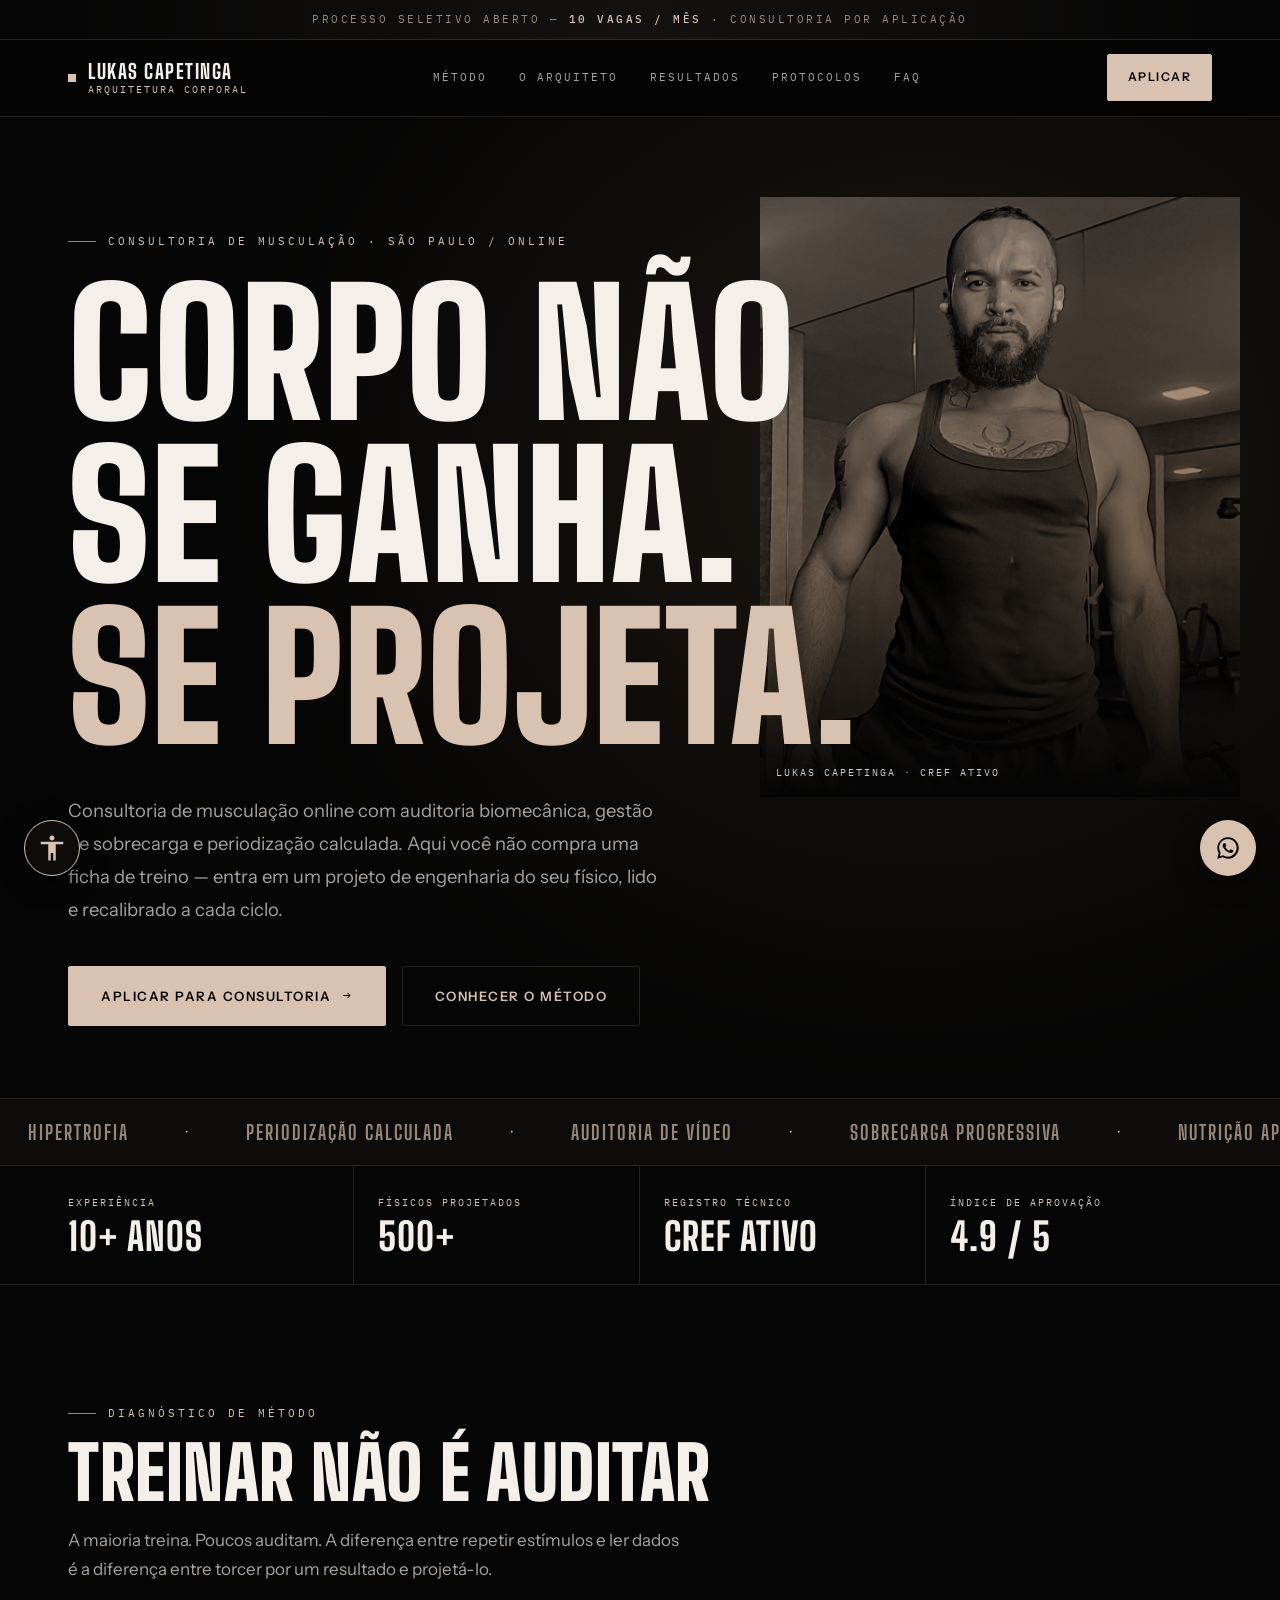
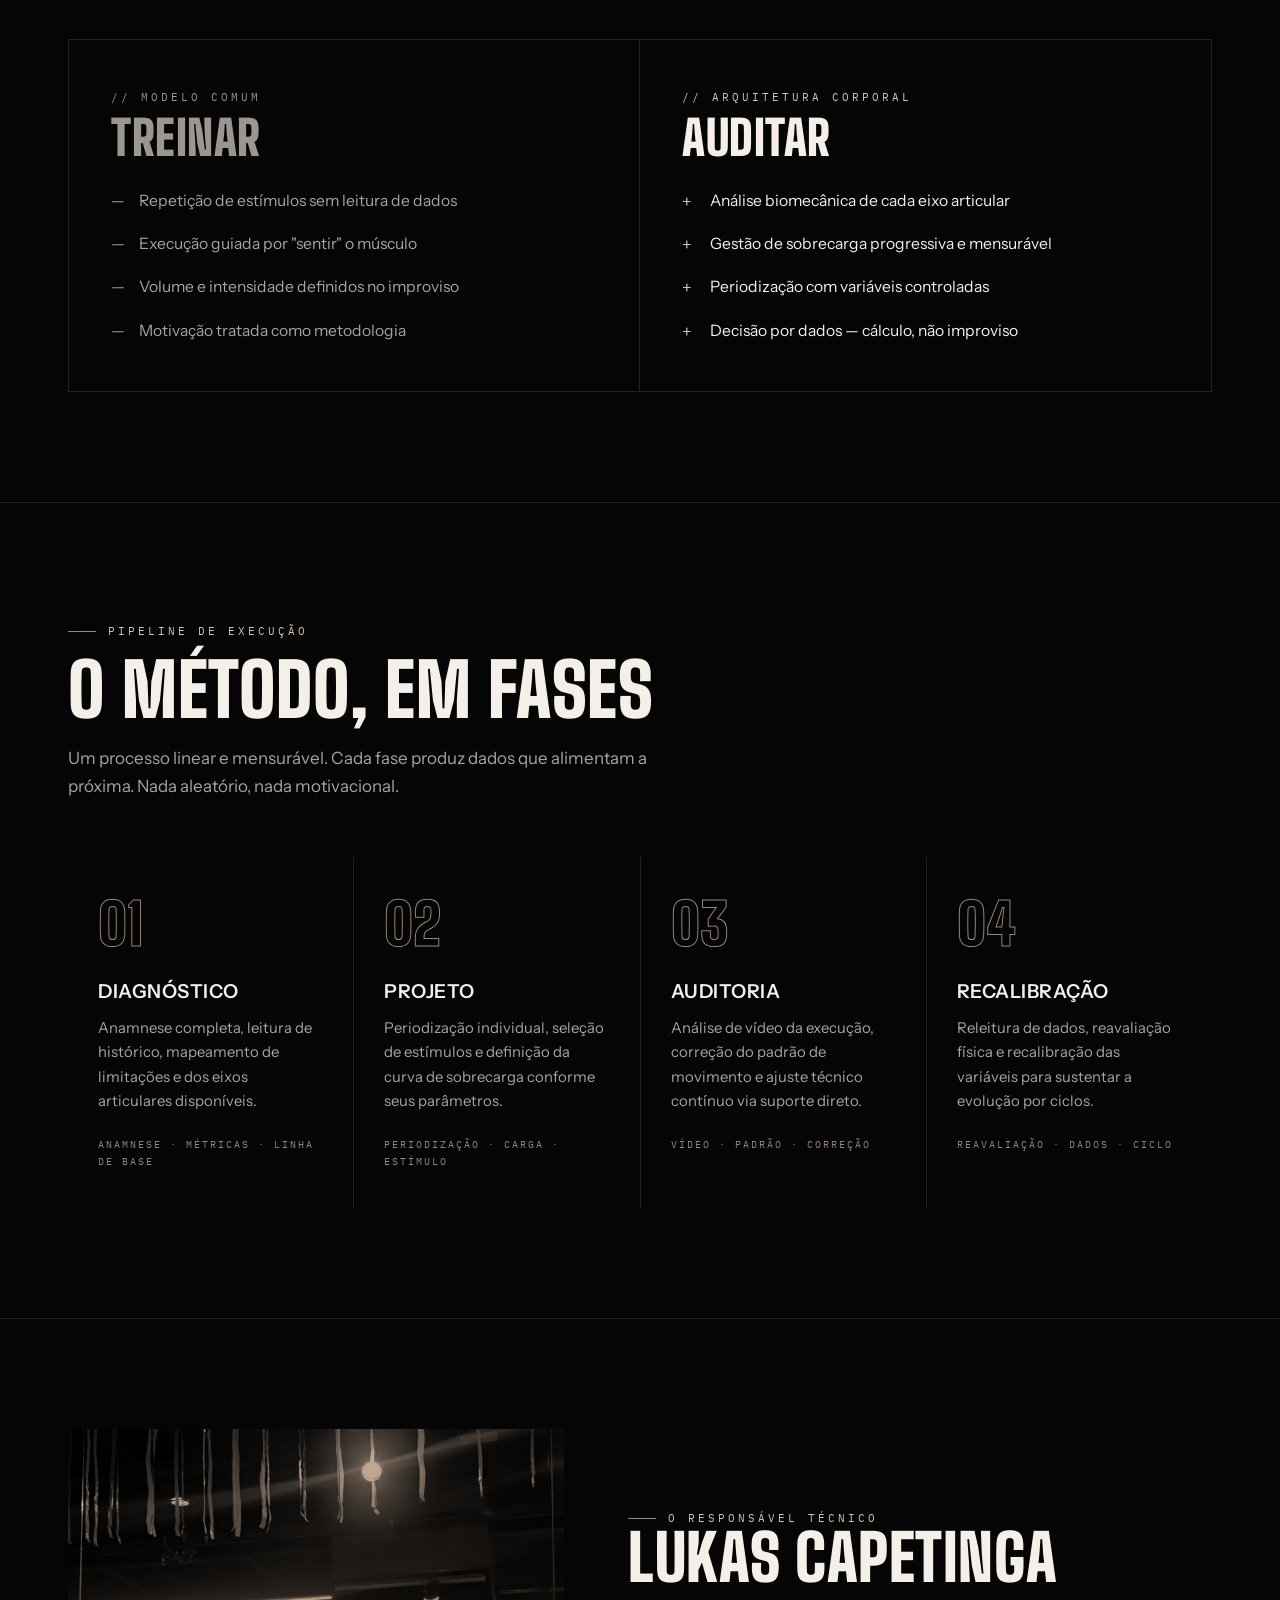
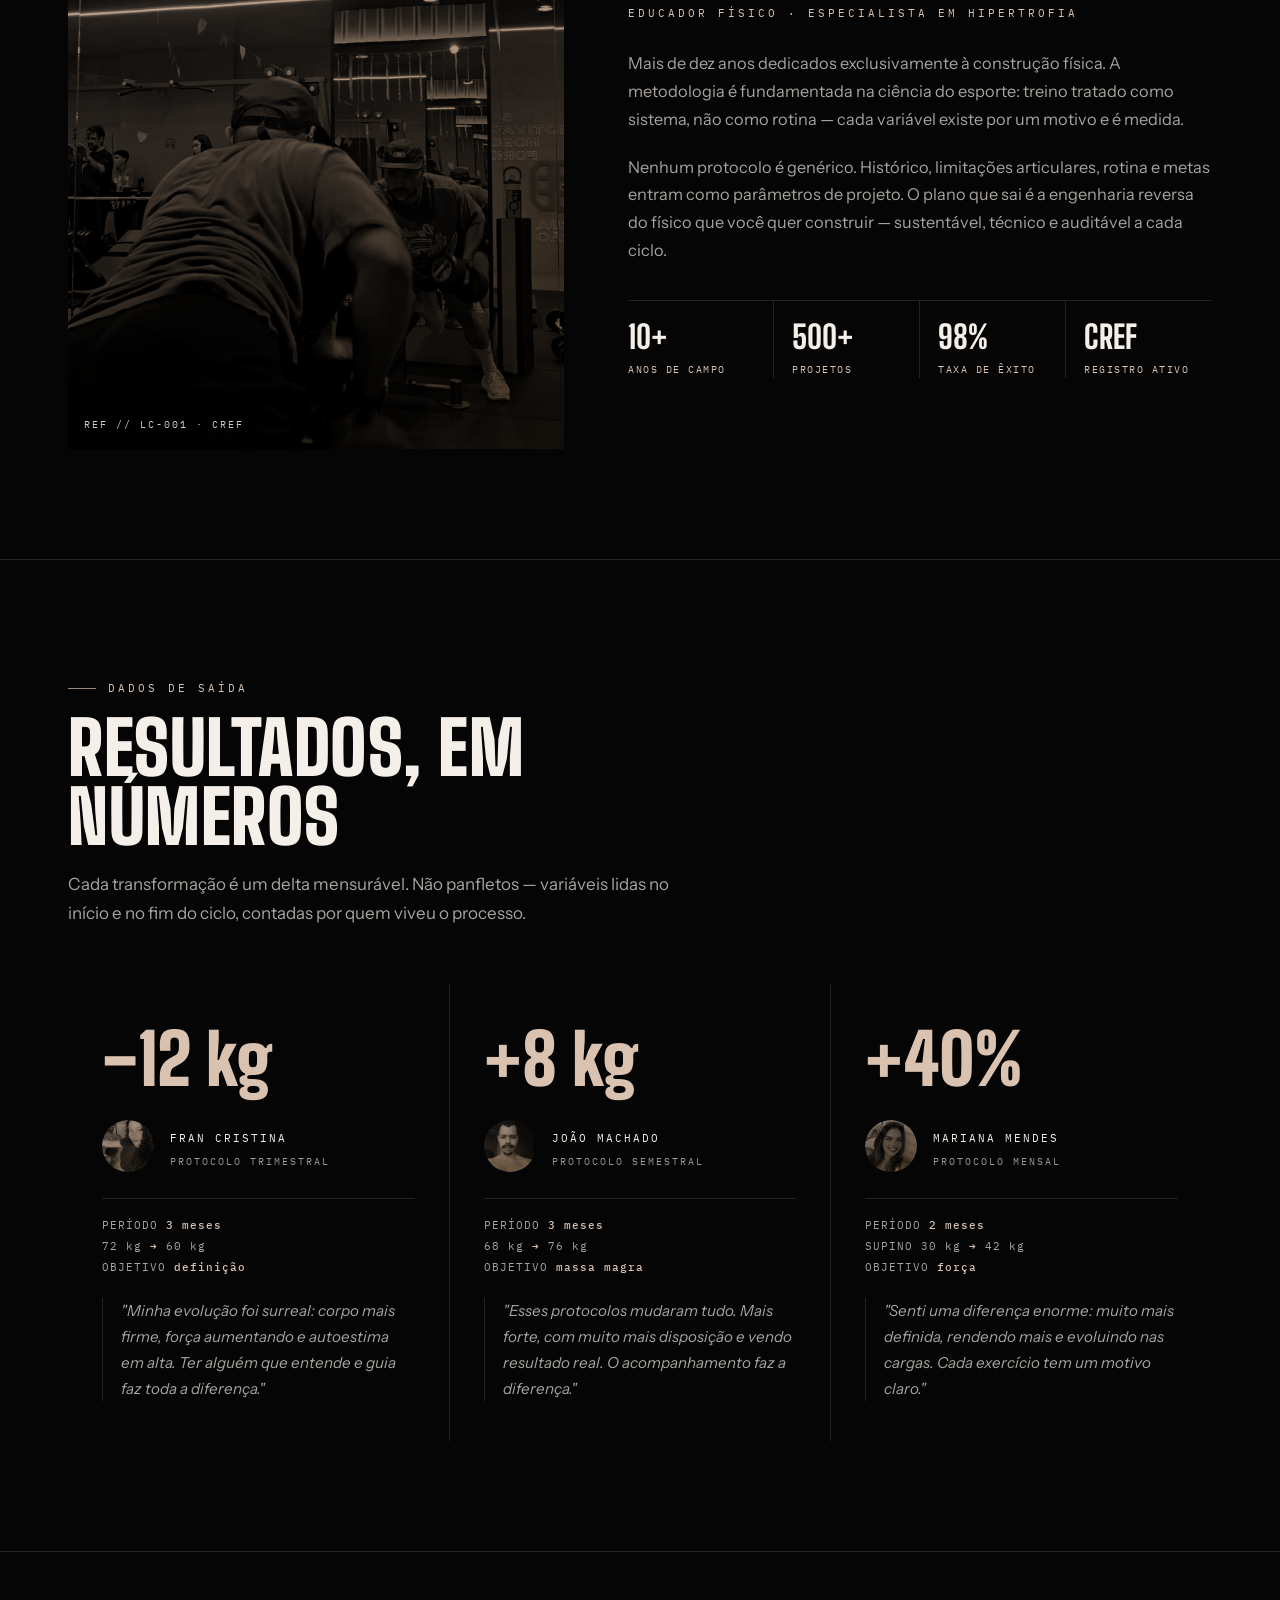
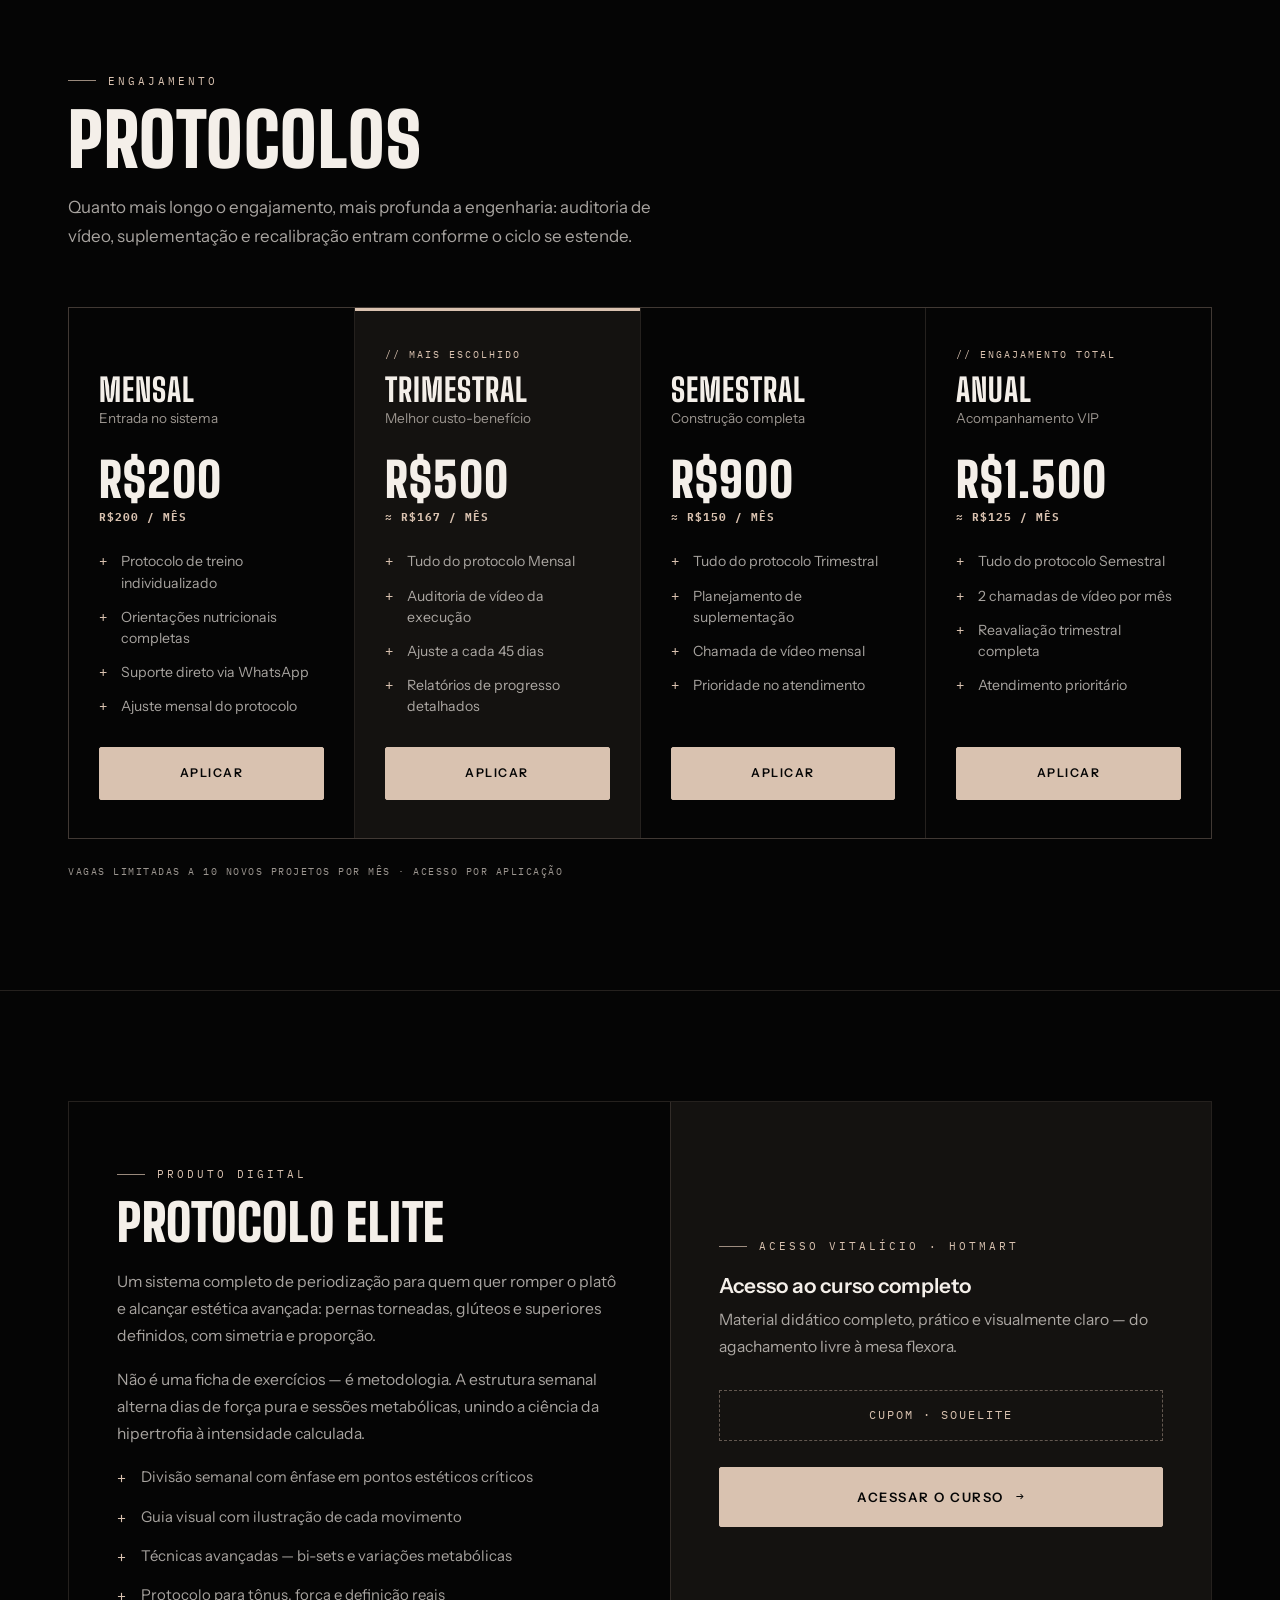
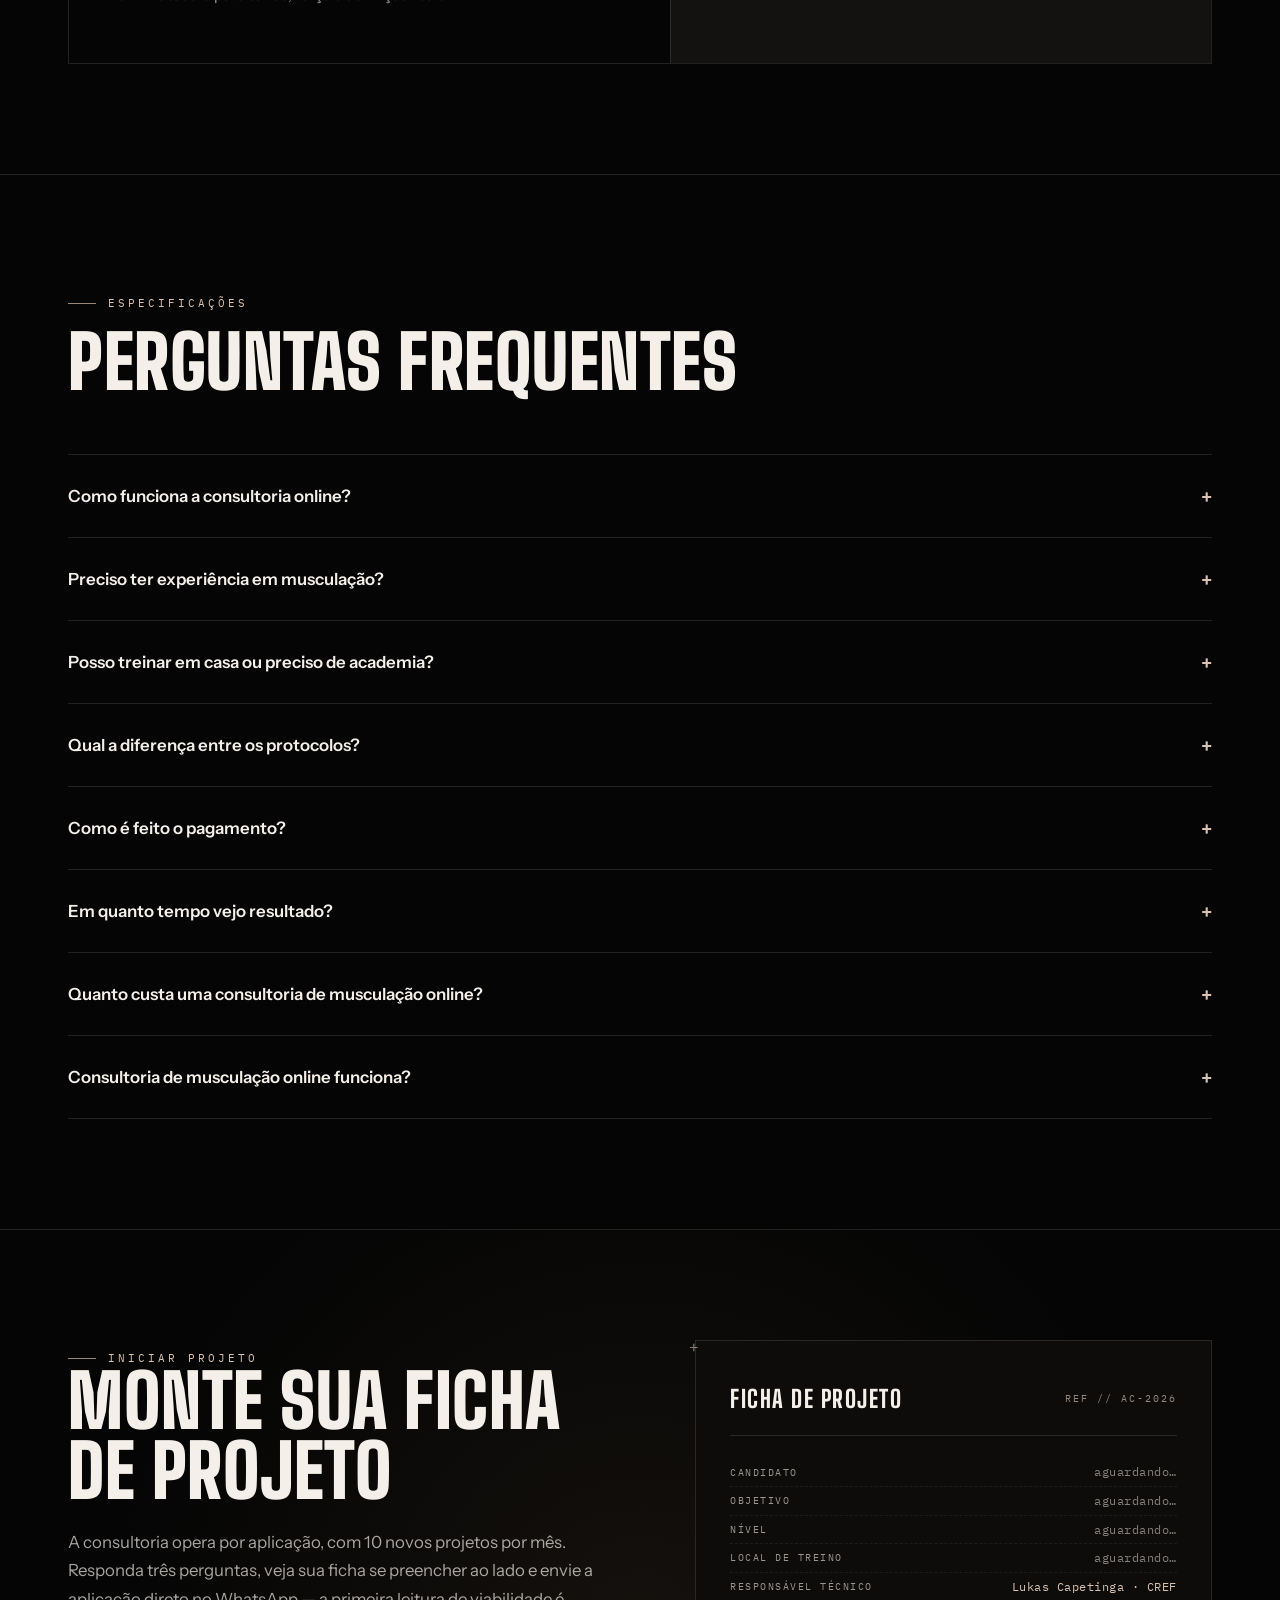
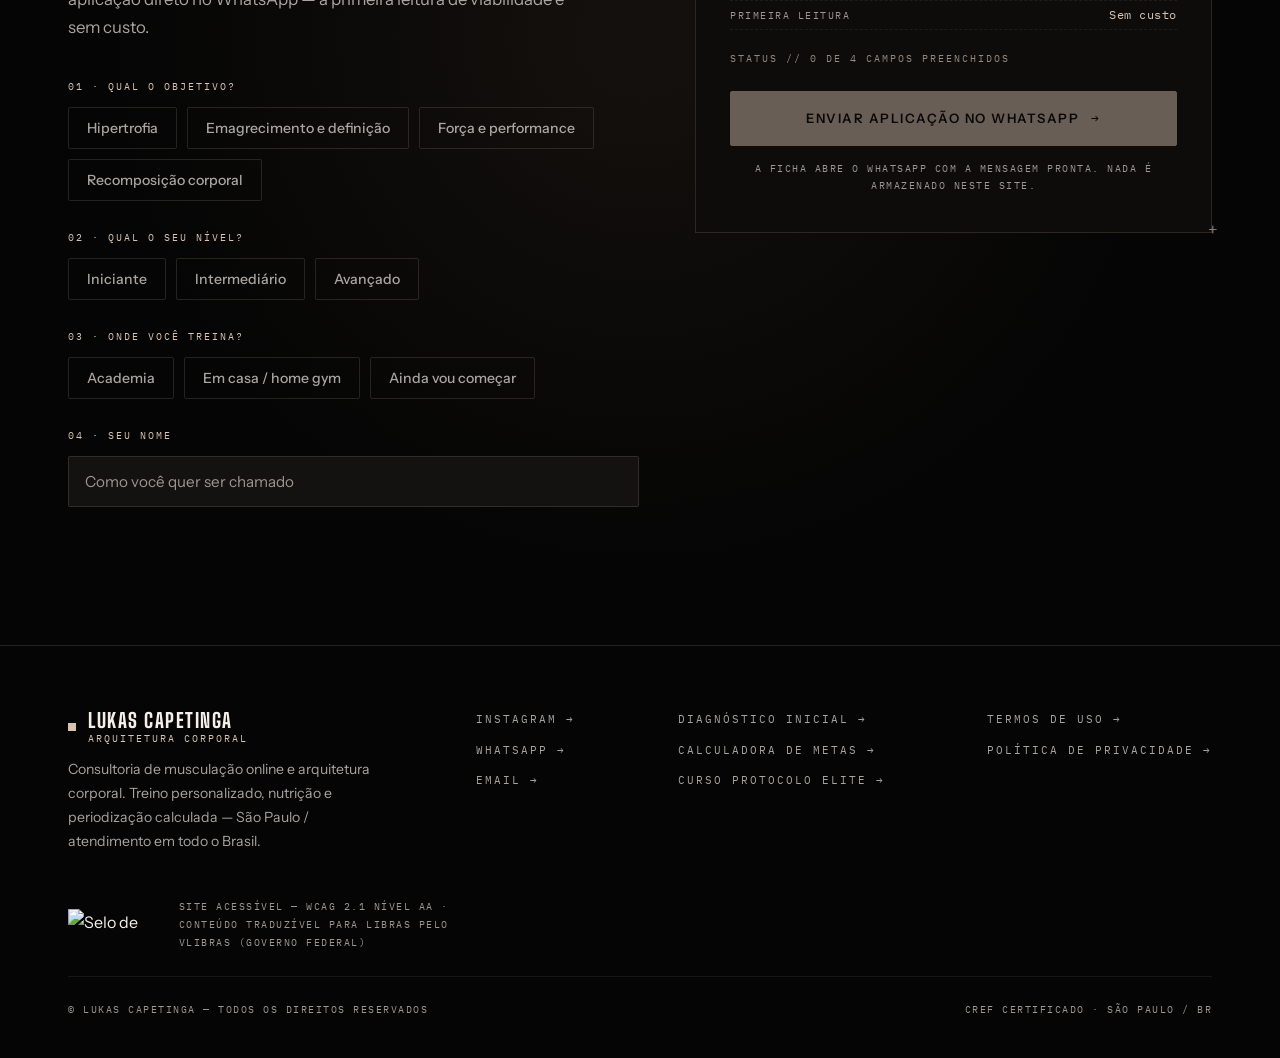
==== commit 81410e77: "Implement code changes to enhance functionality and improve performance" ====
--- a/index.html
+++ b/index.html
@@ -4,13 +4,24 @@
 <meta charset="UTF-8" />
 <meta name="viewport" content="width=device-width, initial-scale=1.0" />
 
+<!-- Microsoft Clarity -->
+<script type="text/javascript">
+  (function(c,l,a,r,i,t,y){
+    c[a]=c[a]||function(){(c[a].q=c[a].q||[]).push(arguments)};
+    t=l.createElement(r);t.async=1;t.src="https://www.clarity.ms/tag/"+i;
+    y=l.getElementsByTagName(r)[0];y.parentNode.insertBefore(t,y);
+  })(window, document, "clarity", "script", "xlhkn67v7l");
+</script>
+
 <!-- Primary Meta -->
-<title>Lukas Capetinga — Arquitetura Corporal · Consultoria de Alta Performance</title>
-<meta name="description" content="Não vendo treinos. Projeto sistemas. Auditoria biomecânica, gestão de sobrecarga e periodização calculada — engenharia aplicada ao seu físico. Consultoria de musculação online com Lukas Capetinga, em São Paulo." />
-<meta name="keywords" content="consultoria de musculação, treino personalizado, arquitetura corporal, hipertrofia, periodização, auditoria biomecânica, Lukas Capetinga, personal online São Paulo, bodybuilding coach" />
+<title>Consultoria de Musculação Online | Lukas Capetinga · Arquitetura Corporal</title>
+<meta name="description" content="Consultoria de musculação online com Lukas Capetinga (CREF · São Paulo): treino personalizado, nutrição e periodização calculada. 500+ alunos. 10 vagas/mês — aplique agora." />
+<meta name="keywords" content="consultoria de musculação online, treino personalizado online, consultoria fitness, hipertrofia, periodização de treino, personal trainer online, emagrecimento, Lukas Capetinga, personal online São Paulo, arquitetura corporal" />
 <meta name="author" content="Lukas Capetinga" />
-<meta name="robots" content="index, follow" />
+<meta name="robots" content="index, follow, max-image-preview:large, max-snippet:-1, max-video-preview:-1" />
 <meta name="theme-color" content="#050505" />
+<meta name="geo.region" content="BR-SP" />
+<meta name="geo.placename" content="São Paulo" />
 <link rel="canonical" href="https://lukascapetinga.com.br/" />
 
 <!-- Favicons -->
@@ -25,366 +36,497 @@
 <meta property="og:locale" content="pt_BR" />
 <meta property="og:site_name" content="Lukas Capetinga — Arquitetura Corporal" />
 <meta property="og:url" content="https://lukascapetinga.com.br/" />
-<meta property="og:title" content="Lukas Capetinga — Arquitetura Corporal · Consultoria de Alta Performance" />
-<meta property="og:description" content="Não vendo treinos. Projeto sistemas. Auditoria biomecânica, gestão de sobrecarga e periodização calculada — engenharia aplicada ao seu físico." />
-<meta property="og:image" content="https://lukascapetinga.com.br/images/Lucas1.jpeg" />
+<meta property="og:title" content="Consultoria de Musculação Online | Lukas Capetinga · Arquitetura Corporal" />
+<meta property="og:description" content="Corpo não se ganha. Se projeta. Treino personalizado, nutrição e periodização calculada com Lukas Capetinga (CREF · São Paulo). 10 vagas por mês." />
+<meta property="og:image" content="https://lukascapetinga.com.br/images/lukas/Lucas1.jpeg" />
+<meta property="og:image:width" content="1209" />
+<meta property="og:image:height" content="1209" />
+<meta property="og:image:type" content="image/jpeg" />
 <meta property="og:image:alt" content="Lukas Capetinga, educador físico e especialista em hipertrofia" />
 
 <!-- Twitter -->
 <meta name="twitter:card" content="summary_large_image" />
-<meta name="twitter:title" content="Lukas Capetinga — Arquitetura Corporal · Consultoria de Alta Performance" />
-<meta name="twitter:description" content="Não vendo treinos. Projeto sistemas. Auditoria biomecânica, gestão de sobrecarga e periodização calculada — engenharia aplicada ao seu físico." />
-<meta name="twitter:image" content="https://lukascapetinga.com.br/images/Lucas1.jpeg" />
-
+<meta name="twitter:title" content="Consultoria de Musculação Online | Lukas Capetinga · Arquitetura Corporal" />
+<meta name="twitter:description" content="Corpo não se ganha. Se projeta. Treino personalizado, nutrição e periodização calculada com Lukas Capetinga (CREF · São Paulo). 10 vagas por mês." />
+<meta name="twitter:image" content="https://lukascapetinga.com.br/images/lukas/Lucas1.jpeg" />
+
+<link rel="preload" as="image" href="images/lukas/Lucas.jpeg" fetchpriority="high">
 <link rel="preconnect" href="https://fonts.googleapis.com">
 <link rel="preconnect" href="https://fonts.gstatic.com" crossorigin>
-<link href="https://fonts.googleapis.com/css2?family=Poppins:wght@400;700;800;900&family=Montserrat:wght@300;400;500&family=Space+Mono:wght@400;700&display=swap" rel="stylesheet">
+<link href="https://fonts.googleapis.com/css2?family=Big+Shoulders+Display:wght@600;700;800;900&family=Instrument+Sans:ital,wght@0,400;0,500;0,600;1,400&family=IBM+Plex+Mono:wght@400;500&display=swap" rel="stylesheet">
+
 <style>
   :root{
-    --void:#050505;
-    --void-2:#0A0A0A;
-    --surface:#101010;
-    --surface-faint:rgba(255,255,255,0.02);
-    --sand:#D9C2B0;
-    --sand-dim:rgba(217,194,176,0.55);
-    --ink:#F5F5F5;
-    --muted:rgba(245,245,245,0.62);
-    --muted-2:#A3A3A3;
-    --line:rgba(217,194,176,0.15);
-    --line-soft:rgba(245,245,245,0.06);
-    --maxw:1180px;
+    --preto:#050505;
+    --carvao:#0D0C0B;
+    --grafite:#141210;
+    --areia:#D9C2B0;
+    --areia-dim:rgba(217,194,176,0.68);
+    --bronze:#9C7A58;
+    --osso:#F4EFE9;
+    --texto:rgba(244,239,233,0.68);
+    --texto-2:#9C9690;
+    --linha:rgba(217,194,176,0.15);
+    --linha-suave:rgba(244,239,233,0.07);
+    --maxw:1200px;
   }
 
   *{box-sizing:border-box;margin:0;padding:0}
   html{scroll-behavior:smooth}
   body{
-    background:var(--void);
-    color:var(--ink);
-    font-family:'Montserrat',sans-serif;
-    font-weight:300;
-    line-height:1.75;
+    background:var(--preto);
+    color:var(--osso);
+    font-family:'Instrument Sans',sans-serif;
+    font-weight:400;
+    line-height:1.7;
     -webkit-font-smoothing:antialiased;
     overflow-x:hidden;
   }
-
-  /* ---------- Type system ---------- */
-  h1,h2,h3,h4{
-    font-family:'Poppins',sans-serif;
+  img{max-width:100%}
+
+  /* ---------- Tipografia ---------- */
+  h1,h2,h3{
+    font-family:'Big Shoulders Display',sans-serif;
     text-transform:uppercase;
     font-weight:900;
-    line-height:1.06;
-    letter-spacing:-1px;
-    color:var(--ink);
-  }
-  h2{font-weight:800;letter-spacing:-1px}
-  h3{font-weight:800;letter-spacing:-.5px}
-  h4{font-weight:700;letter-spacing:-.3px}
-  p{color:var(--muted);font-weight:300}
+    line-height:.94;
+    letter-spacing:.5px;
+    color:var(--osso);
+  }
+  h4{font-family:'Instrument Sans',sans-serif;font-weight:600;color:var(--osso);line-height:1.3}
+  p{color:var(--texto)}
   a{color:inherit;text-decoration:none}
 
   .eyebrow{
-    font-family:'Space Mono',monospace;
+    font-family:'IBM Plex Mono',monospace;
     text-transform:uppercase;
     font-size:11px;
     letter-spacing:3px;
-    color:var(--sand);
-    font-weight:400;
+    color:var(--areia);
     display:inline-flex;
     align-items:center;
-    gap:10px;
-  }
-  .eyebrow::before{content:"";width:26px;height:1px;background:var(--sand);display:inline-block;opacity:.7}
-  .mono{font-family:'Space Mono',monospace;letter-spacing:1px}
+    gap:12px;
+  }
+  .eyebrow::before{content:"";width:28px;height:1px;background:var(--areia);opacity:.7}
+  .mono{font-family:'IBM Plex Mono',monospace;letter-spacing:1px}
+  .sr-only{position:absolute;width:1px;height:1px;padding:0;margin:-1px;overflow:hidden;clip:rect(0,0,0,0);white-space:nowrap;border:0}
+  .skip-link{
+    position:absolute;left:-9999px;top:0;z-index:100;
+    background:var(--areia);color:var(--preto);
+    font-family:'Instrument Sans',sans-serif;font-weight:600;font-size:14px;
+    padding:14px 22px;border-radius:0 0 2px 0;text-transform:uppercase;letter-spacing:1px;
+  }
+  .skip-link:focus{left:0}
+  a:focus-visible,button:focus-visible,input:focus-visible{outline:2px solid var(--areia);outline-offset:3px}
 
   /* ---------- Layout ---------- */
   .wrap{max-width:var(--maxw);margin:0 auto;padding:0 28px}
-  section{position:relative}
-  .band{padding:120px 0;border-top:1px solid var(--line)}
-  .band-tight{padding:88px 0}
-
-  /* blueprint grid background helper */
-  .grid-bg{
-    background-image:
-      linear-gradient(rgba(217,194,176,0.035) 1px,transparent 1px),
-      linear-gradient(90deg,rgba(217,194,176,0.035) 1px,transparent 1px);
-    background-size:46px 46px;
-  }
-
-  /* registration crosshair marks on framed elements */
-  .framed{position:relative;border:1px solid var(--line);background:var(--surface-faint)}
-  .framed::before,.framed::after{
-    content:"+";
-    position:absolute;
-    font-family:'Space Mono',monospace;
-    color:var(--sand);
-    opacity:.5;
-    font-size:14px;
-    line-height:1;
-  }
-  .framed::before{top:-7px;left:-6px}
-  .framed::after{bottom:-9px;right:-6px}
-
-  /* ---------- Buttons ---------- */
+  .band{padding:110px 0;border-top:1px solid var(--linha)}
+  .sec-head{max-width:64ch;margin-bottom:56px}
+  .sec-head h2{font-size:clamp(2.6rem,6vw,4.6rem);margin:16px 0 0}
+  .sec-head p{margin-top:18px;font-size:1.06rem;max-width:56ch}
+
+  /* ---------- Botões ---------- */
   .btn{
-    display:inline-flex;align-items:center;gap:12px;
-    font-family:'Poppins',sans-serif;font-weight:700;
-    text-transform:uppercase;letter-spacing:1px;font-size:13px;
-    padding:17px 30px;border-radius:2px;cursor:pointer;border:1px solid var(--sand);
-    background:var(--sand);color:var(--void);
-    transition:background .25s ease,color .25s ease;
-  }
-  .btn:hover{background:transparent;color:var(--sand)}
-  .btn:focus-visible{outline:2px solid var(--ink);outline-offset:3px}
-  .btn .arw{font-family:'Space Mono',monospace;font-weight:400}
-  .btn-ghost{
-    background:transparent;color:var(--sand);
-    border:1px solid var(--line);
-  }
-  .btn-ghost:hover{background:var(--sand);color:var(--void);border-color:var(--sand)}
-
-  /* ---------- Announcement strip ---------- */
+    display:inline-flex;align-items:center;justify-content:center;gap:12px;
+    font-family:'Instrument Sans',sans-serif;font-weight:600;
+    text-transform:uppercase;letter-spacing:1.5px;font-size:13px;
+    padding:18px 32px;border-radius:2px;cursor:pointer;border:1px solid var(--areia);
+    background:var(--areia);color:var(--preto);
+    transition:background .25s ease,color .25s ease,transform .2s ease;
+  }
+  .btn:hover{background:transparent;color:var(--areia)}
+  .btn:focus-visible{outline:2px solid var(--osso);outline-offset:3px}
+  .btn .arw{font-family:'IBM Plex Mono',monospace;font-weight:400}
+  .btn-ghost{background:transparent;color:var(--areia);border:1px solid var(--linha)}
+  .btn-ghost:hover{background:var(--areia);color:var(--preto);border-color:var(--areia)}
+
+  /* ---------- Faixa de vagas ---------- */
   .strip{
-    border-bottom:1px solid var(--line);
-    background:var(--void);
+    border-bottom:1px solid var(--linha);
+    background:linear-gradient(90deg,var(--preto),var(--grafite),var(--preto));
     text-align:center;
-    padding:9px 16px;
-    font-family:'Space Mono',monospace;
+    padding:10px 16px;
+    font-family:'IBM Plex Mono',monospace;
     font-size:11px;letter-spacing:2.5px;text-transform:uppercase;
-    color:var(--sand-dim);
-  }
-  .strip b{color:var(--sand);font-weight:400}
+    color:var(--areia-dim);
+  }
+  .strip b{color:var(--areia);font-weight:500}
 
   /* ---------- Nav ---------- */
   header.nav{
     position:sticky;top:0;z-index:60;
-    background:rgba(5,5,5,0.82);
+    background:rgba(5,5,5,0.85);
     backdrop-filter:blur(14px);
-    border-bottom:1px solid var(--line);
-  }
-  .nav-inner{display:flex;align-items:center;justify-content:space-between;height:74px}
+    border-bottom:1px solid var(--linha);
+  }
+  .nav-inner{display:flex;align-items:center;justify-content:space-between;height:76px}
   .brand{
-    font-family:'Poppins',sans-serif;font-weight:800;text-transform:uppercase;
-    letter-spacing:1px;font-size:16px;color:var(--ink);display:flex;align-items:center;gap:11px;
-  }
-  .brand .dot{width:7px;height:7px;background:var(--sand);display:inline-block}
-  .brand span{font-family:'Space Mono',monospace;font-size:9px;letter-spacing:2px;color:var(--sand);font-weight:400;display:block;line-height:1}
-  .nav-links{display:flex;align-items:center;gap:34px}
+    font-family:'Big Shoulders Display',sans-serif;font-weight:800;text-transform:uppercase;
+    letter-spacing:1.5px;font-size:20px;color:var(--osso);display:flex;align-items:center;gap:12px;line-height:1;
+  }
+  .brand .dot{width:8px;height:8px;background:var(--areia);flex-shrink:0}
+  .brand small{font-family:'IBM Plex Mono',monospace;font-size:10px;letter-spacing:2px;color:var(--areia);font-weight:400;display:block;margin-top:4px}
+  .nav-links{display:flex;align-items:center;gap:32px}
   .nav-links a{
-    font-family:'Space Mono',monospace;font-size:11px;text-transform:uppercase;
-    letter-spacing:2px;color:var(--muted);transition:color .2s;
-  }
-  .nav-links a:hover{color:var(--sand)}
-  .nav-cta{font-family:'Poppins';font-weight:700;font-size:11px;letter-spacing:1px;text-transform:uppercase;
-    color:var(--void);background:var(--sand);padding:11px 18px;border-radius:2px;transition:background .25s,color .25s;border:1px solid var(--sand)}
-  .nav-cta:hover{background:transparent;color:var(--sand)}
-  .burger{display:none;background:none;border:1px solid var(--line);color:var(--ink);width:42px;height:42px;border-radius:2px;cursor:pointer;font-size:18px}
-  .mobile-menu{display:none;flex-direction:column;border-bottom:1px solid var(--line);background:var(--void-2)}
-  .mobile-menu a{padding:16px 28px;border-top:1px solid var(--line-soft);font-family:'Space Mono';font-size:12px;letter-spacing:2px;text-transform:uppercase;color:var(--muted)}
+    font-family:'IBM Plex Mono',monospace;font-size:11px;text-transform:uppercase;
+    letter-spacing:2px;color:var(--texto);transition:color .2s;
+  }
+  .nav-links a:hover,.nav-links a:focus-visible{color:var(--areia);text-decoration:underline;text-underline-offset:6px}
+  .nav-cta{font-family:'Instrument Sans';font-weight:600;font-size:12px;letter-spacing:1.5px;text-transform:uppercase;
+    color:var(--preto);background:var(--areia);padding:12px 20px;border-radius:2px;transition:background .25s,color .25s;border:1px solid var(--areia)}
+  .nav-cta:hover{background:transparent;color:var(--areia)}
+  .burger{display:none;background:none;border:1px solid var(--linha);color:var(--osso);width:44px;height:44px;border-radius:2px;cursor:pointer;font-size:18px}
+  .mobile-menu{display:none;flex-direction:column;border-bottom:1px solid var(--linha);background:var(--carvao)}
+  .mobile-menu a{padding:16px 28px;border-top:1px solid var(--linha-suave);font-family:'IBM Plex Mono';font-size:12px;letter-spacing:2px;text-transform:uppercase;color:var(--texto)}
+
+  /* ---------- Duotone (assinatura fotográfica) ---------- */
+  .duo{position:relative;overflow:hidden;background:var(--preto)}
+  .duo img{width:100%;height:100%;object-fit:cover;display:block;filter:grayscale(1) contrast(1.08) brightness(.92)}
+  .duo::after{
+    content:"";position:absolute;inset:0;
+    background:linear-gradient(160deg,var(--areia) 0%,var(--bronze) 100%);
+    mix-blend-mode:multiply;
+  }
 
   /* ---------- Hero ---------- */
-  .hero{position:relative;overflow:hidden;padding:120px 0 104px}
-  .hero-glow{
-    position:absolute;inset:0;pointer-events:none;
-    background:radial-gradient(circle at 50% 38%,rgba(217,194,176,0.07) 0%,transparent 58%);
-  }
-  .hero-coord{
-    position:absolute;top:34px;right:28px;
-    font-family:'Space Mono',monospace;font-size:10px;letter-spacing:2px;color:var(--sand-dim);text-align:right;
-    line-height:1.9;
-  }
+  .hero{position:relative;overflow:hidden;padding:80px 0 0}
+  .hero-glow{position:absolute;inset:0;pointer-events:none;
+    background:radial-gradient(ellipse at 72% 30%,rgba(156,122,88,0.14) 0%,transparent 55%)}
+  .hero-stage{position:relative;min-height:640px}
+  .hero-photo{
+    position:absolute;right:0;top:0;
+    width:min(42vw,480px);aspect-ratio:4/5;
+    z-index:1;
+  }
+  .hero-photo .stamp{
+    position:absolute;bottom:16px;left:16px;z-index:2;
+    font-family:'IBM Plex Mono',monospace;font-size:10px;letter-spacing:2px;
+    color:var(--osso);text-transform:uppercase;opacity:.85;
+  }
+  .hero-photo .fade{position:absolute;inset:0;z-index:1;background:linear-gradient(to top,var(--preto) 0%,transparent 40%)}
+  .hero-copy{position:relative;z-index:2;padding-top:26px}
   .hero h1{
-    font-size:clamp(2.7rem,9vw,7rem);
-    letter-spacing:-2px;
-    max-width:14ch;
-    margin:24px 0 0;
-  }
-  .hero h1 em{font-style:normal;color:var(--sand)}
-  .hero .lede{max-width:54ch;margin:30px 0 40px;font-size:clamp(1rem,1.5vw,1.18rem);line-height:1.8}
-  .hero-actions{display:flex;gap:16px;flex-wrap:wrap}
-  .spec-row{
-    margin-top:64px;display:grid;grid-template-columns:repeat(4,1fr);
-    border-top:1px solid var(--line);
-  }
-  .spec{padding:24px 22px 0;border-right:1px solid var(--line)}
+    font-size:clamp(4rem,13.5vw,11.5rem);
+    letter-spacing:1px;
+    margin:22px 0 0;
+  }
+  .hero h1 .l1{display:block}
+  .hero h1 .l2{display:block;color:var(--areia)}
+  .hero .lede{max-width:50ch;margin:34px 0 40px;font-size:clamp(1rem,1.5vw,1.15rem);line-height:1.8}
+  .hero-actions{display:flex;gap:16px;flex-wrap:wrap;padding-bottom:72px}
+
+  /* marquee */
+  .marquee{
+    border-top:1px solid var(--linha);border-bottom:1px solid var(--linha);
+    overflow:hidden;white-space:nowrap;padding:16px 0;
+    background:var(--carvao);
+  }
+  .marquee-track{display:inline-block;animation:marq 32s linear infinite}
+  .marquee span{
+    font-family:'Big Shoulders Display',sans-serif;font-weight:700;text-transform:uppercase;
+    font-size:1.25rem;letter-spacing:2px;color:var(--areia-dim);margin:0 28px;
+  }
+  .marquee span::after{content:"·";margin-left:56px;color:var(--areia)}
+  @keyframes marq{from{transform:translateX(0)}to{transform:translateX(-50%)}}
+
+  /* specs */
+  .spec-row{display:grid;grid-template-columns:repeat(4,1fr)}
+  .spec{padding:28px 24px;border-right:1px solid var(--linha)}
+  .spec:first-child{padding-left:0}
   .spec:last-child{border-right:none}
-  .spec .k{font-family:'Space Mono';font-size:10px;letter-spacing:2px;color:var(--sand);text-transform:uppercase}
-  .spec .v{font-family:'Poppins';font-weight:800;font-size:1.7rem;letter-spacing:-1px;margin-top:6px;text-transform:uppercase}
-
-  /* ---------- Section header ---------- */
-  .sec-head{max-width:62ch;margin-bottom:56px}
-  .sec-head h2{font-size:clamp(1.9rem,4.4vw,3.2rem);margin:18px 0 0}
-  .sec-head p{margin-top:18px;font-size:1.05rem}
+  .spec .k{font-family:'IBM Plex Mono';font-size:10px;letter-spacing:2px;color:var(--areia);text-transform:uppercase}
+  .spec .v{font-family:'Big Shoulders Display';font-weight:800;font-size:2.4rem;letter-spacing:1px;margin-top:6px;text-transform:uppercase;line-height:1}
 
   /* ---------- Treinar x Auditar ---------- */
-  .versus{display:grid;grid-template-columns:1fr 1fr;gap:0;border:1px solid var(--line)}
-  .vcol{padding:46px 40px}
-  .vcol:first-child{border-right:1px solid var(--line)}
-  .vcol .tag{font-family:'Space Mono';font-size:11px;letter-spacing:3px;text-transform:uppercase;display:block;margin-bottom:6px}
-  .vcol.old .tag{color:var(--muted-2)}
-  .vcol.new .tag{color:var(--sand)}
-  .vcol h3{font-size:2rem;margin-bottom:26px}
-  .vcol.old h3{color:var(--muted-2)}
+  .versus{display:grid;grid-template-columns:1fr 1fr;border:1px solid var(--linha)}
+  .vcol{padding:48px 42px}
+  .vcol:first-child{border-right:1px solid var(--linha)}
+  .vcol .tag{font-family:'IBM Plex Mono';font-size:11px;letter-spacing:3px;text-transform:uppercase;display:block;margin-bottom:8px}
+  .vcol.old .tag{color:var(--texto-2)}
+  .vcol.new .tag{color:var(--areia)}
+  .vcol h3{font-size:3rem;margin-bottom:28px}
+  .vcol.old h3{color:var(--texto-2)}
   .vlist{list-style:none;display:flex;flex-direction:column;gap:18px}
-  .vlist li{position:relative;padding-left:26px;font-size:.98rem;line-height:1.6}
-  .vcol.old .vlist li{color:var(--muted)}
-  .vcol.old .vlist li::before{content:"\2014";position:absolute;left:0;color:var(--muted-2)}
-  .vcol.new .vlist li{color:var(--ink);font-weight:400}
-  .vcol.new .vlist li::before{content:"+";position:absolute;left:0;color:var(--sand);font-family:'Space Mono'}
+  .vlist li{position:relative;padding-left:28px;font-size:.98rem;line-height:1.6}
+  .vcol.old .vlist li{color:var(--texto)}
+  .vcol.old .vlist li::before{content:"\2014";position:absolute;left:0;color:var(--texto-2)}
+  .vcol.new .vlist li{color:var(--osso)}
+  .vcol.new .vlist li::before{content:"+";position:absolute;left:0;color:var(--areia);font-family:'IBM Plex Mono'}
+
+  /* ---------- Método ---------- */
+  .phases{display:grid;grid-template-columns:repeat(4,1fr);gap:1px;background:var(--linha)}
+  .phase{background:var(--preto);padding:38px 30px;position:relative;transition:background .3s}
+  .phase:hover{background:var(--grafite)}
+  .phase .ix{
+    font-family:'Big Shoulders Display';font-weight:900;font-size:3.6rem;line-height:1;
+    color:transparent;-webkit-text-stroke:1px var(--areia-dim);display:block;
+  }
+  .phase h3{font-family:'Instrument Sans',sans-serif;font-weight:600;font-size:1.2rem;margin:26px 0 12px;text-transform:uppercase;letter-spacing:.5px;line-height:1.3}
+  .phase p{font-size:.93rem;line-height:1.65}
+  .phase .meta{font-family:'IBM Plex Mono';font-size:10px;letter-spacing:2px;color:var(--areia-dim);text-transform:uppercase;margin-top:22px;display:block}
 
   /* ---------- Arquiteto ---------- */
   .arch{display:grid;grid-template-columns:0.85fr 1fr;gap:64px;align-items:center}
-  .arch-photo{position:relative;aspect-ratio:4/5;overflow:hidden}
-  .arch-photo img{width:100%;height:100%;object-fit:cover;filter:grayscale(80%) contrast(110%);display:block}
-  .arch-photo .ov{position:absolute;inset:0;background:linear-gradient(to top,var(--void) 2%,transparent 55%)}
-  .arch-photo .stamp{position:absolute;bottom:18px;left:18px;font-family:'Space Mono';font-size:10px;letter-spacing:2px;color:var(--sand);text-transform:uppercase;z-index:2}
-  .arch-body h2{font-size:clamp(1.8rem,4vw,2.9rem)}
-  .arch-body .role{font-family:'Space Mono';font-size:11px;letter-spacing:3px;color:var(--sand);text-transform:uppercase;margin:14px 0 28px;display:block}
+  .arch-photo{aspect-ratio:4/5;position:relative}
+  .arch-photo .stamp{position:absolute;bottom:16px;left:16px;z-index:2;font-family:'IBM Plex Mono';font-size:10px;letter-spacing:2px;color:var(--osso);text-transform:uppercase;opacity:.85}
+  .arch-body h2{font-size:clamp(2.6rem,5vw,4.2rem)}
+  .arch-body .role{font-family:'IBM Plex Mono';font-size:11px;letter-spacing:3px;color:var(--areia);text-transform:uppercase;margin:16px 0 28px;display:block}
   .arch-body p{margin-bottom:20px;font-size:1.02rem}
-  .creds{display:flex;gap:0;margin-top:34px;border-top:1px solid var(--line)}
-  .cred{flex:1;padding:20px 18px 0;border-right:1px solid var(--line)}
+  .creds{display:grid;grid-template-columns:repeat(4,1fr);margin-top:36px;border-top:1px solid var(--linha)}
+  .cred{padding:20px 18px 0;border-right:1px solid var(--linha)}
+  .cred:first-child{padding-left:0}
   .cred:last-child{border-right:none}
-  .cred .n{font-family:'Poppins';font-weight:800;font-size:1.5rem;letter-spacing:-1px}
-  .cred .l{font-family:'Space Mono';font-size:9px;letter-spacing:2px;color:var(--sand);text-transform:uppercase;margin-top:6px}
-
-  /* ---------- Método (fases) ---------- */
-  .phases{display:grid;grid-template-columns:repeat(4,1fr);border:1px solid var(--line)}
-  .phase{padding:36px 28px;border-right:1px solid var(--line);position:relative}
-  .phase:last-child{border-right:none}
-  .phase .ix{font-family:'Space Mono';font-size:11px;letter-spacing:2px;color:var(--sand)}
-  .phase h4{font-size:1.18rem;margin:30px 0 14px}
-  .phase p{font-size:.92rem;line-height:1.65}
-  .phase .meta{font-family:'Space Mono';font-size:9px;letter-spacing:2px;color:var(--sand-dim);text-transform:uppercase;margin-top:20px;display:block}
-
-  /* ---------- Entregável ---------- */
-  .deliver{display:grid;grid-template-columns:repeat(3,1fr);gap:1px;background:var(--line)}
-  .dcard{background:var(--void);padding:38px 32px;transition:background .3s}
-  .dcard:hover{background:var(--surface)}
-  .dcard .ix{font-family:'Space Mono';font-size:10px;letter-spacing:2px;color:var(--sand)}
-  .dcard h4{font-size:1.18rem;margin:22px 0 12px}
-  .dcard p{font-size:.93rem;line-height:1.6}
-
-  /* ---------- Protocolos (planos) ---------- */
-  .plans{display:grid;grid-template-columns:repeat(4,1fr);gap:0;border:1px solid var(--line)}
-  .plan{padding:38px 28px;border-right:1px solid var(--line);display:flex;flex-direction:column}
-  .plan:last-child{border-right:none}
-  .plan.feat{background:var(--surface-faint)}
-  .plan .ptag{font-family:'Space Mono';font-size:10px;letter-spacing:2px;text-transform:uppercase;color:var(--sand);min-height:14px}
-  .plan h4{font-size:1.35rem;margin:14px 0 4px}
-  .plan .sub{font-size:.82rem;color:var(--muted-2);font-family:'Montserrat'}
-  .plan .price{margin:26px 0 4px;font-family:'Poppins';font-weight:900;font-size:2.2rem;letter-spacing:-1.5px}
-  .plan .price small{font-family:'Space Mono';font-weight:400;font-size:.72rem;letter-spacing:1px;color:var(--muted-2);display:block;margin-top:4px}
+  .cred .n{font-family:'Big Shoulders Display';font-weight:800;font-size:2rem;line-height:1}
+  .cred .l{font-family:'IBM Plex Mono';font-size:10px;letter-spacing:1.5px;color:var(--areia);text-transform:uppercase;margin-top:8px}
+
+  /* ---------- Resultados ---------- */
+  .results{display:grid;grid-template-columns:repeat(3,1fr);gap:1px;background:var(--linha)}
+  .rcard{background:var(--preto);padding:40px 34px;display:flex;flex-direction:column;transition:background .3s}
+  .rcard:hover{background:var(--grafite)}
+  .rcard .delta{font-family:'Big Shoulders Display';font-weight:900;font-size:4.4rem;line-height:1;color:var(--areia)}
+  .rcard .rhead{display:flex;align-items:center;gap:16px;margin:26px 0 6px}
+  .rcard .avatar{width:52px;height:52px;border-radius:50%;flex-shrink:0}
+  .rcard .avatar img{border-radius:50%}
+  .rcard .avatar::after{border-radius:50%}
+  .rcard .who{font-family:'IBM Plex Mono';font-size:11px;letter-spacing:2px;text-transform:uppercase;color:var(--osso)}
+  .rcard .plan-l{font-family:'IBM Plex Mono';font-size:10px;letter-spacing:2px;color:var(--texto-2);text-transform:uppercase;display:block;margin-top:3px}
+  .rcard .data{margin:20px 0;border-top:1px solid var(--linha);padding-top:16px;font-family:'IBM Plex Mono';font-size:11px;letter-spacing:1px;color:var(--texto);line-height:1.9}
+  .rcard .data b{color:var(--areia);font-weight:500}
+  .rcard blockquote{font-size:.95rem;line-height:1.7;color:var(--texto);font-style:italic;border-left:1px solid var(--linha);padding-left:18px;margin-top:auto}
+
+  /* ---------- Protocolos ---------- */
+  .plans{display:grid;grid-template-columns:repeat(4,1fr);gap:1px;background:var(--linha);border:1px solid var(--linha)}
+  .plan{background:var(--preto);padding:38px 30px;display:flex;flex-direction:column;position:relative}
+  .plan.feat{background:var(--grafite);box-shadow:inset 0 3px 0 var(--areia)}
+  .plan .ptag{font-family:'IBM Plex Mono';font-size:10px;letter-spacing:2px;text-transform:uppercase;color:var(--areia);min-height:15px;display:block}
+  .plan h3{font-family:'Big Shoulders Display';font-weight:800;font-size:2rem;text-transform:uppercase;letter-spacing:1px;margin:12px 0 2px}
+  .plan .sub{font-size:.85rem;color:var(--texto-2)}
+  .plan .price{margin:26px 0 2px;font-family:'Big Shoulders Display';font-weight:900;font-size:3rem;letter-spacing:1px;line-height:1}
+  .plan .price-eq{font-family:'IBM Plex Mono';font-size:.7rem;letter-spacing:1px;color:var(--areia);display:block;margin-top:8px;text-transform:uppercase}
   .plan ul{list-style:none;margin:26px 0 30px;display:flex;flex-direction:column;gap:13px;flex:1}
-  .plan li{position:relative;padding-left:22px;font-size:.86rem;line-height:1.5;color:var(--muted)}
-  .plan li::before{content:"+";position:absolute;left:0;color:var(--sand);font-family:'Space Mono'}
-  .plan .btn{width:100%;justify-content:center;font-size:11px;padding:15px}
-  .plan.feat .ptag{color:var(--sand)}
-
-  .plans-note{margin-top:24px;font-family:'Space Mono';font-size:10px;letter-spacing:1.5px;color:var(--muted-2);text-transform:uppercase}
-
-  /* ---------- Resultados ---------- */
-  .results{display:grid;grid-template-columns:repeat(3,1fr);gap:1px;background:var(--line);margin-bottom:1px}
-  .rcard{background:var(--void);padding:40px 32px}
-  .rcard .delta{font-family:'Poppins';font-weight:900;font-size:2.6rem;letter-spacing:-2px;color:var(--sand)}
-  .rcard .who{font-family:'Space Mono';font-size:11px;letter-spacing:2px;text-transform:uppercase;margin:14px 0 4px}
-  .rcard .plan-l{font-family:'Space Mono';font-size:9px;letter-spacing:2px;color:var(--muted-2);text-transform:uppercase}
-  .rcard .data{margin-top:22px;border-top:1px solid var(--line);padding-top:16px;font-family:'Space Mono';font-size:11px;letter-spacing:1px;color:var(--muted);line-height:1.9}
-  .rcard .data b{color:var(--sand);font-weight:400}
-
-  .quotes{display:grid;grid-template-columns:repeat(3,1fr);gap:28px;margin-top:48px}
-  .quote{border-left:1px solid var(--line);padding:6px 0 6px 26px}
-  .quote p{font-style:italic;font-size:.98rem;line-height:1.7;color:var(--ink);font-weight:300}
-  .quote .cite{display:block;margin-top:16px;font-family:'Space Mono';font-size:10px;letter-spacing:2px;color:var(--sand);text-transform:uppercase;font-style:normal}
-
-  /* ---------- Elite module ---------- */
-  .elite{display:grid;grid-template-columns:1fr 0.9fr;gap:0;border:1px solid var(--line)}
+  .plan li{position:relative;padding-left:22px;font-size:.88rem;line-height:1.5;color:var(--texto)}
+  .plan li::before{content:"+";position:absolute;left:0;color:var(--areia);font-family:'IBM Plex Mono'}
+  .plan .btn{width:100%;font-size:12px;padding:15px}
+  .plans-note{margin-top:24px;font-family:'IBM Plex Mono';font-size:10px;letter-spacing:1.5px;color:var(--texto-2);text-transform:uppercase}
+
+  /* ---------- Elite ---------- */
+  .elite{display:grid;grid-template-columns:1fr 0.9fr;border:1px solid var(--linha)}
   .elite .l{padding:54px 48px}
-  .elite .r{padding:54px 48px;border-left:1px solid var(--line);background:var(--surface-faint);display:flex;flex-direction:column;justify-content:center}
-  .elite h3{font-size:2.1rem;margin:16px 0 22px}
+  .elite .r{padding:54px 48px;border-left:1px solid var(--linha);background:var(--grafite);display:flex;flex-direction:column;justify-content:center}
+  .elite h3{font-size:clamp(2.2rem,4vw,3.2rem);margin:16px 0 22px}
   .elite p{font-size:.98rem;margin-bottom:18px}
   .elite ul{list-style:none;display:flex;flex-direction:column;gap:14px;margin-top:8px}
-  .elite li{position:relative;padding-left:24px;font-size:.92rem;color:var(--muted)}
-  .elite li::before{content:"+";position:absolute;left:0;color:var(--sand);font-family:'Space Mono'}
-  .elite .coupon{font-family:'Space Mono';font-size:12px;letter-spacing:2px;color:var(--sand);border:1px dashed var(--line);padding:14px 18px;text-align:center;margin:6px 0 26px;text-transform:uppercase}
+  .elite li{position:relative;padding-left:24px;font-size:.93rem;color:var(--texto)}
+  .elite li::before{content:"+";position:absolute;left:0;color:var(--areia);font-family:'IBM Plex Mono'}
+  .elite .coupon{font-family:'IBM Plex Mono';font-size:12px;letter-spacing:2px;color:var(--areia);border:1px dashed rgba(217,194,176,.4);padding:14px 18px;text-align:center;margin:6px 0 26px;text-transform:uppercase}
+  .elite .r h4{font-size:1.3rem;margin:16px 0 8px}
+  .elite .r p{margin-bottom:24px}
 
   /* ---------- FAQ ---------- */
-  .faq{border-top:1px solid var(--line)}
-  .qitem{border-bottom:1px solid var(--line)}
-  .qbtn{width:100%;background:none;border:none;color:var(--ink);text-align:left;cursor:pointer;
-    padding:28px 0;display:flex;justify-content:space-between;align-items:center;gap:24px;
-    font-family:'Poppins';font-weight:700;text-transform:uppercase;letter-spacing:-.3px;font-size:1.05rem}
-  .qbtn .ic{font-family:'Space Mono';color:var(--sand);font-size:1.2rem;flex-shrink:0;transition:transform .3s}
+  .faq{border-top:1px solid var(--linha)}
+  .qitem{border-bottom:1px solid var(--linha)}
+  .qbtn{width:100%;background:none;border:none;color:var(--osso);text-align:left;cursor:pointer;
+    padding:26px 0;display:flex;justify-content:space-between;align-items:center;gap:24px;
+    font-family:'Instrument Sans';font-weight:600;font-size:1.05rem}
+  .qbtn .ic{font-family:'IBM Plex Mono';color:var(--areia);font-size:1.2rem;flex-shrink:0;transition:transform .3s}
   .qitem.open .ic{transform:rotate(45deg)}
   .qans{max-height:0;overflow:hidden;transition:max-height .35s ease}
-  .qans p{padding:0 0 30px;max-width:74ch;font-size:.98rem}
-  .qbtn:focus-visible{outline:2px solid var(--sand);outline-offset:4px}
-
-  /* ---------- Apply / contato ---------- */
+  .qans p{padding:0 0 28px;max-width:74ch;font-size:.98rem}
+  .qbtn:focus-visible{outline:2px solid var(--areia);outline-offset:4px}
+
+  /* ---------- Ficha de Projeto (assinatura) ---------- */
   .apply{position:relative;overflow:hidden}
-  .apply .glow{position:absolute;inset:0;pointer-events:none;background:radial-gradient(circle at 50% 50%,rgba(217,194,176,0.06) 0%,transparent 60%)}
-  .apply-inner{display:grid;grid-template-columns:1fr 1fr;gap:64px;align-items:start}
-  .apply h2{font-size:clamp(2rem,5vw,3.4rem);max-width:13ch}
-  .apply .lede{margin:24px 0 32px;font-size:1.05rem;max-width:46ch}
-  .form{display:flex;flex-direction:column;gap:16px}
-  .field label{font-family:'Space Mono';font-size:10px;letter-spacing:2px;text-transform:uppercase;color:var(--sand);display:block;margin-bottom:8px}
-  .field input,.field textarea{
-    width:100%;background:var(--surface-faint);border:1px solid var(--line);color:var(--ink);
-    padding:14px 16px;border-radius:2px;font-family:'Montserrat';font-size:.95rem;font-weight:300;
-  }
-  .field input:focus,.field textarea:focus{outline:none;border-color:var(--sand)}
-  .field textarea{resize:vertical;min-height:96px}
-  .form .btn{justify-content:center;margin-top:8px}
-  .form-note{font-family:'Space Mono';font-size:9px;letter-spacing:1.5px;color:var(--muted-2);text-transform:uppercase;margin-top:4px}
+  .apply .glow{position:absolute;inset:0;pointer-events:none;background:radial-gradient(circle at 50% 40%,rgba(156,122,88,0.1) 0%,transparent 60%)}
+  .apply-inner{display:grid;grid-template-columns:1.05fr 0.95fr;gap:56px;align-items:start;position:relative;z-index:1}
+  .apply h2{font-size:clamp(2.6rem,6vw,4.6rem);max-width:14ch}
+  .apply .lede{margin:22px 0 36px;font-size:1.05rem;max-width:48ch}
+
+  .qz-group{margin-bottom:28px}
+  .qz-label{font-family:'IBM Plex Mono';font-size:10px;letter-spacing:2px;text-transform:uppercase;color:var(--areia);display:block;margin-bottom:12px}
+  .chips{display:flex;flex-wrap:wrap;gap:10px}
+  .chip{
+    font-family:'Instrument Sans';font-size:.88rem;font-weight:500;
+    background:transparent;border:1px solid var(--linha);color:var(--texto);
+    padding:11px 18px;border-radius:2px;cursor:pointer;
+    transition:border-color .2s,color .2s,background .2s;
+  }
+  .chip:hover{border-color:var(--areia-dim);color:var(--osso)}
+  .chip[aria-pressed="true"]{background:var(--areia);color:var(--preto);border-color:var(--areia);font-weight:600}
+  .chip[aria-pressed="true"]::before{content:"✓ ";font-weight:700}
+  .chip:focus-visible{outline:2px solid var(--areia);outline-offset:3px}
+  .qz-field{margin-bottom:28px}
+  .qz-field input{
+    width:100%;background:var(--grafite);border:1px solid var(--linha);color:var(--osso);
+    padding:15px 16px;border-radius:2px;font-family:'Instrument Sans';font-size:.95rem;
+  }
+  .qz-field input:focus{outline:none;border-color:var(--areia)}
+  .qz-field input::placeholder{color:var(--texto-2)}
+
+  .brief{
+    border:1px solid var(--linha);background:var(--carvao);
+    position:relative;padding:38px 34px;
+  }
+  .brief::before{content:"+";position:absolute;top:-8px;left:-7px;font-family:'IBM Plex Mono';color:var(--areia);opacity:.6}
+  .brief::after{content:"+";position:absolute;bottom:-10px;right:-7px;font-family:'IBM Plex Mono';color:var(--areia);opacity:.6}
+  .brief-head{display:flex;justify-content:space-between;align-items:center;border-bottom:1px solid var(--linha);padding-bottom:16px;margin-bottom:22px}
+  .brief-head .t{font-family:'Big Shoulders Display';font-weight:800;font-size:1.5rem;text-transform:uppercase;letter-spacing:1.5px}
+  .brief-head .ref{font-family:'IBM Plex Mono';font-size:10px;letter-spacing:2px;color:var(--areia-dim);text-transform:uppercase}
+  .brief-rows{font-family:'IBM Plex Mono';font-size:12px;letter-spacing:.5px;line-height:2.3;color:var(--texto)}
+  .brief-rows .row{display:flex;justify-content:space-between;gap:16px;border-bottom:1px dashed var(--linha-suave)}
+  .brief-rows .row .k{color:var(--texto-2);text-transform:uppercase;font-size:10px;letter-spacing:1.5px;align-self:center}
+  .brief-rows .row .val{color:var(--areia);text-align:right}
+  .brief-rows .row .val.empty{color:var(--texto-2);opacity:.85}
+  .brief-status{font-family:'IBM Plex Mono';font-size:10px;letter-spacing:2px;color:var(--areia-dim);text-transform:uppercase;margin:20px 0 24px}
+  .brief .btn{width:100%}
+  .brief .btn[disabled]{opacity:.45;cursor:not-allowed}
+  .brief .btn[disabled]:hover{background:var(--areia);color:var(--preto)}
+  .brief-note{font-family:'IBM Plex Mono';font-size:10px;letter-spacing:1.5px;color:var(--texto-2);text-transform:uppercase;margin-top:14px;display:block;text-align:center}
 
   /* ---------- Footer ---------- */
-  footer{border-top:1px solid var(--line);padding:64px 0 40px}
+  footer{border-top:1px solid var(--linha);padding:64px 0 40px}
   .foot{display:flex;justify-content:space-between;gap:40px;flex-wrap:wrap;align-items:flex-start}
   .foot .brand{margin-bottom:14px}
-  .foot p{font-size:.86rem;max-width:34ch}
+  .foot p{font-size:.88rem;max-width:34ch}
   .foot-links{display:flex;flex-direction:column;gap:12px}
-  .foot-links a{font-family:'Space Mono';font-size:11px;letter-spacing:2px;text-transform:uppercase;color:var(--muted);transition:color .2s}
-  .foot-links a:hover{color:var(--sand)}
-  .foot-bottom{margin-top:54px;padding-top:24px;border-top:1px solid var(--line-soft);display:flex;justify-content:space-between;flex-wrap:wrap;gap:12px;
-    font-family:'Space Mono';font-size:10px;letter-spacing:1.5px;color:var(--muted-2);text-transform:uppercase}
-
-  /* ---------- Reveal animation ---------- */
+  .foot-links a{font-family:'IBM Plex Mono';font-size:11px;letter-spacing:2px;text-transform:uppercase;color:var(--texto);transition:color .2s}
+  .foot-links a:hover,.foot-links a:focus-visible{color:var(--areia);text-decoration:underline;text-underline-offset:5px}
+  .foot-selos{display:flex;align-items:center;gap:20px;flex-wrap:wrap;margin-top:44px}
+  .foot-selos img{display:block;height:32px;width:auto}
+  .foot-selos a{display:inline-flex;border-radius:2px}
+  .selo-txt{font-family:'IBM Plex Mono';font-size:10px;letter-spacing:1.5px;color:var(--texto-2);text-transform:uppercase;max-width:52ch;line-height:1.8}
+  .foot-bottom{margin-top:24px;padding-top:24px;border-top:1px solid var(--linha-suave);display:flex;justify-content:space-between;flex-wrap:wrap;gap:12px;
+    font-family:'IBM Plex Mono';font-size:10px;letter-spacing:1.5px;color:var(--texto-2);text-transform:uppercase}
+
+  /* ---------- WhatsApp flutuante ---------- */
+  .fab{
+    position:fixed;bottom:24px;right:24px;z-index:70;
+    width:56px;height:56px;border-radius:50%;
+    background:var(--areia);color:var(--preto);
+    display:flex;align-items:center;justify-content:center;
+    box-shadow:0 6px 24px rgba(0,0,0,.5);
+    transition:transform .2s ease;
+  }
+  .fab:hover{transform:scale(1.08)}
+  .fab svg{width:26px;height:26px}
+  .fab:focus-visible{outline:2px solid var(--osso);outline-offset:3px}
+
+  /* ---------- Balão de acessibilidade ---------- */
+  .a11y-fab{
+    position:fixed;bottom:24px;left:24px;z-index:80;
+    width:56px;height:56px;border-radius:50%;
+    background:var(--carvao);color:var(--areia);
+    border:1px solid var(--areia);cursor:pointer;
+    display:flex;align-items:center;justify-content:center;
+    box-shadow:0 6px 24px rgba(0,0,0,.5);
+    transition:transform .2s ease;
+  }
+  .a11y-fab:hover{transform:scale(1.08)}
+  .a11y-fab:focus-visible{outline:2px solid var(--osso);outline-offset:3px}
+  .a11y-fab svg{width:30px;height:30px}
+  .a11y-panel{
+    position:fixed;bottom:92px;left:24px;z-index:80;
+    width:min(272px,calc(100vw - 36px));
+    background:var(--carvao);border:1px solid var(--linha);
+    padding:20px;display:none;box-shadow:0 10px 40px rgba(0,0,0,.65);
+  }
+  .a11y-panel.open{display:block}
+  .a11y-title{font-family:'IBM Plex Mono';font-size:10px;letter-spacing:2px;text-transform:uppercase;color:var(--areia);margin-bottom:14px}
+  .a11y-row{display:flex;gap:8px;margin-bottom:10px}
+  .a11y-row:last-child{margin-bottom:0}
+  .a11y-btn{
+    flex:1;background:transparent;border:1px solid var(--linha);color:var(--osso);
+    font-family:'Instrument Sans',sans-serif;font-size:.88rem;font-weight:500;
+    padding:11px 8px;border-radius:2px;cursor:pointer;
+    transition:border-color .2s,background .2s,color .2s;
+  }
+  .a11y-btn:hover{border-color:var(--areia)}
+  .a11y-btn:focus-visible{outline:2px solid var(--areia);outline-offset:2px}
+  .a11y-btn[aria-pressed="true"]{background:var(--areia);color:var(--preto);border-color:var(--areia);font-weight:600}
+  .a11y-btn[aria-pressed="true"]::before{content:"✓ ";font-weight:700}
+  .a11y-escala{font-family:'IBM Plex Mono';font-size:12px;color:var(--osso);min-width:56px;display:flex;align-items:center;justify-content:center}
+
+  /* Modos aplicados pelo balão (espelham as media queries de preferência) */
+  html.a11y-contraste{
+    --texto:rgba(244,239,233,0.92);
+    --texto-2:#C6C0BA;
+    --areia-dim:rgba(217,194,176,0.95);
+    --linha:rgba(217,194,176,0.45);
+    --linha-suave:rgba(244,239,233,0.3);
+  }
+  html.a11y-contraste .duo img{filter:grayscale(1) contrast(1.15) brightness(1)}
+  html.a11y-contraste .duo::after{opacity:.5}
+  html.a11y-contraste .phase .ix{-webkit-text-stroke:0;color:var(--areia)}
+  html.a11y-links a{text-decoration:underline !important;text-underline-offset:3px}
+  html.a11y-parado *,html.a11y-parado *::before,html.a11y-parado *::after{animation:none !important;transition:none !important}
+  html.a11y-parado .reveal{opacity:1;transform:none}
+
+  /* ---------- Reveal ---------- */
   .reveal{opacity:0;transform:translateY(22px);transition:opacity .8s ease,transform .8s ease}
   .reveal.in{opacity:1;transform:none}
 
-  /* ---------- Responsive ---------- */
-  @media(max-width:980px){
-    .arch{grid-template-columns:1fr;gap:40px}
+  /* ---------- Responsivo ---------- */
+  @media(max-width:1020px){
+    .hero-stage{min-height:0}
+    .hero-photo{position:relative;width:100%;max-width:520px;aspect-ratio:4/5;margin-top:8px}
+    .hero h1{font-size:clamp(3.6rem,14vw,8rem)}
+    .arch{grid-template-columns:1fr;gap:44px}
     .phases{grid-template-columns:1fr 1fr}
-    .phase:nth-child(2){border-right:none}
-    .phase:nth-child(1),.phase:nth-child(2){border-bottom:1px solid var(--line)}
     .plans{grid-template-columns:1fr 1fr}
-    .plan:nth-child(2){border-right:none}
-    .plan:nth-child(1),.plan:nth-child(2){border-bottom:1px solid var(--line)}
-    .deliver,.results,.quotes{grid-template-columns:1fr 1fr}
+    .results{grid-template-columns:1fr}
     .elite{grid-template-columns:1fr}
-    .elite .r{border-left:none;border-top:1px solid var(--line)}
+    .elite .r{border-left:none;border-top:1px solid var(--linha)}
     .apply-inner{grid-template-columns:1fr;gap:48px}
   }
   @media(max-width:680px){
-    .band{padding:80px 0}
+    .band{padding:78px 0}
     .nav-links{display:none}
     .nav-cta{display:none}
     .burger{display:block}
     .versus{grid-template-columns:1fr}
-    .vcol:first-child{border-right:none;border-bottom:1px solid var(--line)}
+    .vcol:first-child{border-right:none;border-bottom:1px solid var(--linha)}
     .spec-row{grid-template-columns:1fr 1fr}
-    .spec:nth-child(2){border-right:none}
-    .spec:nth-child(1),.spec:nth-child(2){border-bottom:1px solid var(--line);padding-bottom:24px}
+    .spec{padding:22px 18px}
+    .spec:nth-child(odd){padding-left:0}
+    .spec:nth-child(even){border-right:none}
+    .spec:nth-child(-n+2){border-bottom:1px solid var(--linha)}
     .phases,.plans{grid-template-columns:1fr}
-    .phase,.plan{border-right:none;border-bottom:1px solid var(--line)}
-    .phase:last-child,.plan:last-child{border-bottom:none}
-    .deliver,.results,.quotes{grid-template-columns:1fr}
-    .creds{flex-wrap:wrap}
-    .hero-coord{display:none}
+    .creds{grid-template-columns:1fr 1fr}
+    .cred{padding:20px 14px 0}
+    .cred:nth-child(odd){padding-left:0}
+    .cred:nth-child(even){border-right:none}
     .foot{flex-direction:column}
+    .fab{bottom:18px;right:18px}
+    .a11y-fab{bottom:18px;left:18px}
+    .a11y-panel{bottom:84px;left:18px}
   }
   @media(prefers-reduced-motion:reduce){
     .reveal{opacity:1;transform:none;transition:none}
+    .marquee-track{animation:none}
     html{scroll-behavior:auto}
+  }
+
+  /* Alto contraste solicitado pelo usuário (baixa visão) */
+  @media(prefers-contrast:more){
+    :root{
+      --texto:rgba(244,239,233,0.92);
+      --texto-2:#C6C0BA;
+      --areia-dim:rgba(217,194,176,0.95);
+      --linha:rgba(217,194,176,0.45);
+      --linha-suave:rgba(244,239,233,0.3);
+    }
+    .duo img{filter:grayscale(1) contrast(1.15) brightness(1)}
+    .duo::after{opacity:.5}
+    .phase .ix{-webkit-text-stroke:0;color:var(--areia)}
+  }
+
+  /* Modo de cores forçadas (Alto Contraste do Windows) */
+  @media(forced-colors:active){
+    .duo::after,.hero-glow,.apply .glow,.hero-photo .fade{display:none}
+    .duo img{filter:none}
+    .phase .ix{-webkit-text-stroke:0;color:CanvasText}
+    .btn,.nav-cta,.chip,.fab{border:1px solid ButtonText}
+    .reveal{opacity:1;transform:none}
   }
 </style>
 
@@ -399,7 +541,7 @@
       "name": "Lukas Capetinga — Arquitetura Corporal",
       "description": "Consultoria de alta performance: auditoria biomecânica, gestão de sobrecarga e periodização calculada. Engenharia aplicada ao físico.",
       "url": "https://lukascapetinga.com.br/",
-      "image": "https://lukascapetinga.com.br/images/Lucas1.jpeg",
+      "image": "https://lukascapetinga.com.br/images/lukas/Lucas1.jpeg",
       "logo": "https://lukascapetinga.com.br/images/logo.png",
       "telephone": "+55-11-94883-4582",
       "email": "contato@lukascapetinga.com.br",
@@ -412,6 +554,64 @@
         "addressCountry": "BR"
       },
       "founder": { "@id": "https://lukascapetinga.com.br/#lukas" },
+      "hasOfferCatalog": {
+        "@type": "OfferCatalog",
+        "name": "Protocolos de consultoria de musculação online",
+        "itemListElement": [
+          {
+            "@type": "Offer",
+            "name": "Protocolo Mensal",
+            "description": "Treino individualizado, orientações nutricionais, suporte via WhatsApp e ajuste mensal.",
+            "price": "200",
+            "priceCurrency": "BRL",
+            "url": "https://lukascapetinga.com.br/#protocolos"
+          },
+          {
+            "@type": "Offer",
+            "name": "Protocolo Trimestral",
+            "description": "Tudo do Mensal, com auditoria de vídeo da execução, ajuste a cada 45 dias e relatórios de progresso.",
+            "price": "500",
+            "priceCurrency": "BRL",
+            "url": "https://lukascapetinga.com.br/#protocolos"
+          },
+          {
+            "@type": "Offer",
+            "name": "Protocolo Semestral",
+            "description": "Tudo do Trimestral, com planejamento de suplementação, chamada de vídeo mensal e prioridade no atendimento.",
+            "price": "900",
+            "priceCurrency": "BRL",
+            "url": "https://lukascapetinga.com.br/#protocolos"
+          },
+          {
+            "@type": "Offer",
+            "name": "Protocolo Anual",
+            "description": "Tudo do Semestral, com 2 chamadas de vídeo por mês e reavaliação trimestral completa.",
+            "price": "1500",
+            "priceCurrency": "BRL",
+            "url": "https://lukascapetinga.com.br/#protocolos"
+          }
+        ]
+      },
+      "review": [
+        {
+          "@type": "Review",
+          "author": { "@type": "Person", "name": "Fran Cristina" },
+          "reviewBody": "Minha evolução foi surreal: corpo mais firme, força aumentando e autoestima em alta. Ter alguém que entende e guia faz toda a diferença.",
+          "reviewRating": { "@type": "Rating", "ratingValue": "5", "bestRating": "5" }
+        },
+        {
+          "@type": "Review",
+          "author": { "@type": "Person", "name": "João Machado" },
+          "reviewBody": "Esses protocolos mudaram tudo. Mais forte, com muito mais disposição e vendo resultado real. O acompanhamento faz a diferença.",
+          "reviewRating": { "@type": "Rating", "ratingValue": "5", "bestRating": "5" }
+        },
+        {
+          "@type": "Review",
+          "author": { "@type": "Person", "name": "Mariana Mendes" },
+          "reviewBody": "Senti uma diferença enorme: muito mais definida, rendendo mais e evoluindo nas cargas. Cada exercício tem um motivo claro.",
+          "reviewRating": { "@type": "Rating", "ratingValue": "5", "bestRating": "5" }
+        }
+      ],
       "sameAs": [
         "https://www.instagram.com/lukascapetinga/"
       ]
@@ -421,12 +621,26 @@
       "@id": "https://lukascapetinga.com.br/#lukas",
       "name": "Lukas Capetinga",
       "jobTitle": "Educador físico · Especialista em hipertrofia",
-      "image": "https://lukascapetinga.com.br/images/Lucas.jpeg",
+      "image": "https://lukascapetinga.com.br/images/lukas/Lucas.jpeg",
       "url": "https://lukascapetinga.com.br/",
       "worksFor": { "@id": "https://lukascapetinga.com.br/#business" },
+      "knowsAbout": ["Hipertrofia", "Periodização de treino", "Musculação", "Biomecânica", "Emagrecimento", "Nutrição esportiva"],
       "sameAs": [
         "https://www.instagram.com/lukascapetinga/"
       ]
+    },
+    {
+      "@type": "WebPage",
+      "@id": "https://lukascapetinga.com.br/#webpage",
+      "url": "https://lukascapetinga.com.br/",
+      "name": "Consultoria de Musculação Online | Lukas Capetinga · Arquitetura Corporal",
+      "description": "Consultoria de musculação online com Lukas Capetinga (CREF · São Paulo): treino personalizado, nutrição e periodização calculada.",
+      "inLanguage": "pt-BR",
+      "isPartOf": { "@id": "https://lukascapetinga.com.br/#website" },
+      "about": { "@id": "https://lukascapetinga.com.br/#business" },
+      "primaryImageOfPage": "https://lukascapetinga.com.br/images/lukas/Lucas1.jpeg",
+      "datePublished": "2025-07-20",
+      "dateModified": "2026-07-11"
     },
     {
       "@type": "WebSite",
@@ -487,6 +701,22 @@
             "@type": "Answer",
             "text": "Os primeiros dados de evolução costumam aparecer entre a 4ª e a 6ª semana, variando conforme aderência, alimentação e genética. O acompanhamento garante que cada ciclo seja lido e recalibrado para manter a curva ascendente."
           }
+        },
+        {
+          "@type": "Question",
+          "name": "Quanto custa uma consultoria de musculação online?",
+          "acceptedAnswer": {
+            "@type": "Answer",
+            "text": "Os protocolos vão de R$200 (mensal) a R$1.500 (anual, equivalente a cerca de R$125 por mês). Todos incluem treino individualizado, orientações nutricionais e suporte direto via WhatsApp — os engajamentos mais longos adicionam auditoria de vídeo, suplementação e reavaliações."
+          }
+        },
+        {
+          "@type": "Question",
+          "name": "Consultoria de musculação online funciona?",
+          "acceptedAnswer": {
+            "@type": "Answer",
+            "text": "Funciona quando há método e acompanhamento real. Aqui o protocolo é individualizado, a execução é auditada por vídeo e as variáveis são recalibradas a cada ciclo — o mesmo rigor de um acompanhamento presencial, com registro de dados contínuo. São mais de 500 físicos projetados com esse sistema."
+          }
         }
       ]
     }
@@ -496,54 +726,66 @@
 </head>
 <body>
 
+<a class="skip-link" href="#conteudo">Pular para o conteúdo</a>
+
 <div class="strip">Processo seletivo aberto — <b>10 vagas / mês</b> · Consultoria por aplicação</div>
 
 <header class="nav">
   <div class="wrap nav-inner">
     <a class="brand" href="#top">
       <span class="dot"></span>
-      LUKAS CAPETINGA
-      <span>ARQUITETURA CORPORAL</span>
+      <span>LUKAS CAPETINGA<small>ARQUITETURA CORPORAL</small></span>
     </a>
-    <nav class="nav-links">
+    <nav class="nav-links" aria-label="Navegação principal">
+      <a href="#metodo">Método</a>
       <a href="#arquiteto">O Arquiteto</a>
-      <a href="#metodo">Método</a>
+      <a href="#resultados">Resultados</a>
       <a href="#protocolos">Protocolos</a>
-      <a href="#resultados">Resultados</a>
       <a href="#faq">FAQ</a>
     </nav>
     <a class="nav-cta" href="#aplicar">Aplicar</a>
-    <button class="burger" id="burger" aria-label="Abrir menu" aria-expanded="false">≡</button>
-  </div>
-  <nav class="mobile-menu" id="mobileMenu">
+    <button class="burger" id="burger" aria-label="Abrir menu" aria-expanded="false" aria-controls="mobileMenu"><span aria-hidden="true">≡</span></button>
+  </div>
+  <nav class="mobile-menu" id="mobileMenu" aria-label="Navegação principal (menu móvel)">
+    <a href="#metodo">Método</a>
     <a href="#arquiteto">O Arquiteto</a>
-    <a href="#metodo">Método</a>
+    <a href="#resultados">Resultados</a>
     <a href="#protocolos">Protocolos</a>
-    <a href="#resultados">Resultados</a>
     <a href="#faq">FAQ</a>
     <a href="#aplicar">Aplicar para consultoria</a>
   </nav>
 </header>
 
+<main id="conteudo">
+
 <!-- HERO -->
-<section class="hero grid-bg" id="top">
+<section class="hero" id="top" aria-label="Apresentação">
   <div class="hero-glow"></div>
-  <div class="hero-coord">
-    LAT 23°33'S · LON 46°38'W<br>
-    SÃO PAULO — BR<br>
-    SISTEMA // ATIVO
+  <div class="wrap hero-stage">
+    <div class="hero-photo duo reveal">
+      <img src="images/lukas/Lucas.jpeg" alt="Lukas Capetinga, personal trainer e especialista em hipertrofia, na academia em São Paulo" width="1285" height="1286" fetchpriority="high">
+      <div class="fade"></div>
+      <div class="stamp">LUKAS CAPETINGA · CREF ATIVO</div>
+    </div>
+    <div class="hero-copy">
+      <span class="eyebrow reveal">Consultoria de musculação · São Paulo / online</span>
+      <h1 class="reveal"><span class="sr-only">Consultoria de musculação online — </span><span class="l1">Corpo não</span><span class="l1">se ganha.</span><span class="l2">Se projeta.</span></h1>
+      <p class="lede reveal">Consultoria de musculação online com auditoria biomecânica, gestão de sobrecarga e periodização calculada. Aqui você não compra uma ficha de treino — entra em um projeto de engenharia do seu físico, lido e recalibrado a cada ciclo.</p>
+      <div class="hero-actions reveal">
+        <a class="btn" href="#aplicar">Aplicar para consultoria <span class="arw" aria-hidden="true">→</span></a>
+        <a class="btn btn-ghost" href="#metodo">Conhecer o método</a>
+      </div>
+    </div>
+  </div>
+  <div class="marquee" aria-hidden="true">
+    <div class="marquee-track">
+      <span>Hipertrofia</span><span>Periodização calculada</span><span>Auditoria de vídeo</span><span>Sobrecarga progressiva</span><span>Nutrição aplicada</span><span>Hipertrofia</span><span>Periodização calculada</span><span>Auditoria de vídeo</span><span>Sobrecarga progressiva</span><span>Nutrição aplicada</span>
+    </div>
   </div>
   <div class="wrap">
-    <span class="eyebrow reveal">Consultoria de alta performance</span>
-    <h1 class="reveal">A engenharia<br>do seu <em>físico</em></h1>
-    <p class="lede reveal">Não vendo treinos. Projeto sistemas. Auditoria biomecânica, gestão de sobrecarga e periodização calculada para construir o físico que a estética avançada exige — com precisão de engenharia, não com improviso motivacional.</p>
-    <div class="hero-actions reveal">
-      <a class="btn" href="#aplicar">Aplicar para consultoria <span class="arw">→</span></a>
-      <a class="btn btn-ghost" href="#protocolos">Ver protocolos</a>
-    </div>
     <div class="spec-row reveal">
       <div class="spec"><div class="k">Experiência</div><div class="v">10+ anos</div></div>
-      <div class="spec"><div class="k">Projetos concluídos</div><div class="v">500+</div></div>
+      <div class="spec"><div class="k">Físicos projetados</div><div class="v">500+</div></div>
       <div class="spec"><div class="k">Registro técnico</div><div class="v">CREF ativo</div></div>
       <div class="spec"><div class="k">Índice de aprovação</div><div class="v">4.9 / 5</div></div>
     </div>
@@ -554,7 +796,7 @@
 <section class="band">
   <div class="wrap">
     <div class="sec-head reveal">
-      <span class="eyebrow">Esp—01 · Diagnóstico de método</span>
+      <span class="eyebrow">Diagnóstico de método</span>
       <h2>Treinar não é auditar</h2>
       <p>A maioria treina. Poucos auditam. A diferença entre repetir estímulos e ler dados é a diferença entre torcer por um resultado e projetá-lo.</p>
     </div>
@@ -583,17 +825,53 @@
   </div>
 </section>
 
+<!-- MÉTODO -->
+<section class="band" id="metodo">
+  <div class="wrap">
+    <div class="sec-head reveal">
+      <span class="eyebrow">Pipeline de execução</span>
+      <h2>O método, em fases</h2>
+      <p>Um processo linear e mensurável. Cada fase produz dados que alimentam a próxima. Nada aleatório, nada motivacional.</p>
+    </div>
+    <div class="phases reveal">
+      <div class="phase">
+        <span class="ix">01</span>
+        <h3>Diagnóstico</h3>
+        <p>Anamnese completa, leitura de histórico, mapeamento de limitações e dos eixos articulares disponíveis.</p>
+        <span class="meta">Anamnese · Métricas · Linha de base</span>
+      </div>
+      <div class="phase">
+        <span class="ix">02</span>
+        <h3>Projeto</h3>
+        <p>Periodização individual, seleção de estímulos e definição da curva de sobrecarga conforme seus parâmetros.</p>
+        <span class="meta">Periodização · Carga · Estímulo</span>
+      </div>
+      <div class="phase">
+        <span class="ix">03</span>
+        <h3>Auditoria</h3>
+        <p>Análise de vídeo da execução, correção do padrão de movimento e ajuste técnico contínuo via suporte direto.</p>
+        <span class="meta">Vídeo · Padrão · Correção</span>
+      </div>
+      <div class="phase">
+        <span class="ix">04</span>
+        <h3>Recalibração</h3>
+        <p>Releitura de dados, reavaliação física e recalibração das variáveis para sustentar a evolução por ciclos.</p>
+        <span class="meta">Reavaliação · Dados · Ciclo</span>
+      </div>
+    </div>
+  </div>
+</section>
+
 <!-- ARQUITETO -->
 <section class="band" id="arquiteto">
   <div class="wrap">
     <div class="arch">
-      <div class="arch-photo framed reveal">
-        <img src="https://lukascapetinga.com.br/images/Lucas.jpeg" alt="Lukas Capetinga, educador físico" loading="lazy">
-        <div class="ov"></div>
+      <div class="arch-photo duo reveal">
+        <img src="images/lukas/lukas-treino.jpeg" alt="Lukas Capetinga, educador físico, em treino de corrida em São Paulo" width="1132" height="1599" loading="lazy" decoding="async">
         <div class="stamp">REF // LC-001 · CREF</div>
       </div>
       <div class="arch-body reveal">
-        <span class="eyebrow">Esp—02 · O responsável técnico</span>
+        <span class="eyebrow">O responsável técnico</span>
         <h2>Lukas Capetinga</h2>
         <span class="role">Educador físico · Especialista em hipertrofia</span>
         <p>Mais de dez anos dedicados exclusivamente à construção física. A metodologia é fundamentada na ciência do esporte: treino tratado como sistema, não como rotina — cada variável existe por um motivo e é medida.</p>
@@ -609,76 +887,63 @@
   </div>
 </section>
 
-<!-- MÉTODO -->
-<section class="band" id="metodo">
+<!-- RESULTADOS -->
+<section class="band" id="resultados">
   <div class="wrap">
     <div class="sec-head reveal">
-      <span class="eyebrow">Esp—03 · Pipeline de execução</span>
-      <h2>O método, em fases</h2>
-      <p>Um processo linear e mensurável. Cada fase produz dados que alimentam a próxima. Nada aleatório, nada motivacional.</p>
-    </div>
-    <div class="phases reveal">
-      <div class="phase">
-        <span class="ix">FASE 01</span>
-        <h4>Diagnóstico</h4>
-        <p>Anamnese completa, leitura de histórico, mapeamento de limitações e dos eixos articulares disponíveis.</p>
-        <span class="meta">Anamnese · Métricas · Linha de base</span>
-      </div>
-      <div class="phase">
-        <span class="ix">FASE 02</span>
-        <h4>Projeto</h4>
-        <p>Periodização individual, seleção de estímulos e definição da curva de sobrecarga conforme seus parâmetros.</p>
-        <span class="meta">Periodização · Carga · Estímulo</span>
-      </div>
-      <div class="phase">
-        <span class="ix">FASE 03</span>
-        <h4>Auditoria</h4>
-        <p>Análise de vídeo da execução, correção do padrão de movimento e ajuste técnico contínuo via suporte direto.</p>
-        <span class="meta">Vídeo · Padrão · Correção</span>
-      </div>
-      <div class="phase">
-        <span class="ix">FASE 04</span>
-        <h4>Recalibração</h4>
-        <p>Releitura de dados, reavaliação física e recalibração das variáveis para sustentar a evolução por ciclos.</p>
-        <span class="meta">Reavaliação · Dados · Ciclo</span>
+      <span class="eyebrow">Dados de saída</span>
+      <h2>Resultados, em números</h2>
+      <p>Cada transformação é um delta mensurável. Não panfletos — variáveis lidas no início e no fim do ciclo, contadas por quem viveu o processo.</p>
+    </div>
+    <div class="results reveal">
+      <div class="rcard">
+        <span class="sr-only">Fran Cristina perdeu 12 quilos em 3 meses: de 72 para 60 quilos, com objetivo de definição.</span>
+        <div class="delta" aria-hidden="true">−12 kg</div>
+        <div class="rhead">
+          <div class="avatar duo"><img src="images/Fran.jpeg" alt="Fran Cristina, aluna da consultoria de musculação online" width="960" height="1280" loading="lazy" decoding="async"></div>
+          <div><span class="who">Fran Cristina</span><span class="plan-l">Protocolo Trimestral</span></div>
+        </div>
+        <div class="data">PERÍODO <b>3 meses</b><br>72 kg <b>→</b> 60 kg<br>OBJETIVO <b>definição</b></div>
+        <blockquote>"Minha evolução foi surreal: corpo mais firme, força aumentando e autoestima em alta. Ter alguém que entende e guia faz toda a diferença."</blockquote>
+      </div>
+      <div class="rcard">
+        <span class="sr-only">João Machado ganhou 8 quilos de massa magra em 3 meses: de 68 para 76 quilos.</span>
+        <div class="delta" aria-hidden="true">+8 kg</div>
+        <div class="rhead">
+          <div class="avatar duo"><img src="images/Joao.jpeg" alt="João Machado, aluno da consultoria de musculação online" width="1072" height="1103" loading="lazy" decoding="async"></div>
+          <div><span class="who">João Machado</span><span class="plan-l">Protocolo Semestral</span></div>
+        </div>
+        <div class="data">PERÍODO <b>3 meses</b><br>68 kg <b>→</b> 76 kg<br>OBJETIVO <b>massa magra</b></div>
+        <blockquote>"Esses protocolos mudaram tudo. Mais forte, com muito mais disposição e vendo resultado real. O acompanhamento faz a diferença."</blockquote>
+      </div>
+      <div class="rcard">
+        <span class="sr-only">Mariana Mendes aumentou 40% a força em 2 meses: supino de 30 para 42 quilos.</span>
+        <div class="delta" aria-hidden="true">+40%</div>
+        <div class="rhead">
+          <div class="avatar duo"><img src="images/Mari.jpeg" alt="Mariana Mendes, aluna da consultoria de musculação online" width="1230" height="1080" loading="lazy" decoding="async"></div>
+          <div><span class="who">Mariana Mendes</span><span class="plan-l">Protocolo Mensal</span></div>
+        </div>
+        <div class="data">PERÍODO <b>2 meses</b><br>SUPINO 30 kg <b>→</b> 42 kg<br>OBJETIVO <b>força</b></div>
+        <blockquote>"Senti uma diferença enorme: muito mais definida, rendendo mais e evoluindo nas cargas. Cada exercício tem um motivo claro."</blockquote>
       </div>
     </div>
   </div>
 </section>
 
-<!-- ENTREGÁVEL -->
-<section class="band">
+<!-- PROTOCOLOS -->
+<section class="band" id="protocolos">
   <div class="wrap">
     <div class="sec-head reveal">
-      <span class="eyebrow">Esp—04 · Escopo do entregável</span>
-      <h2>O que está no projeto</h2>
-      <p>A estrutura operacional que sustenta o protocolo. Tudo centralizado, tudo rastreável.</p>
-    </div>
-    <div class="deliver reveal">
-      <div class="dcard"><span class="ix">D-01</span><h4>Acesso TotalPass</h4><p>Rede de unidades para executar o protocolo onde estiver, sem prender você a uma única academia.</p></div>
-      <div class="dcard"><span class="ix">D-02</span><h4>Plataforma</h4><p>Protocolo, vídeos de referência e métricas reunidos em um único ambiente digital de acompanhamento.</p></div>
-      <div class="dcard"><span class="ix">D-03</span><h4>Auditoria de vídeo</h4><p>Análise técnica da sua execução para corrigir padrão de movimento e prevenir sobrecarga indevida.</p></div>
-      <div class="dcard"><span class="ix">D-04</span><h4>Suporte direto</h4><p>Canal contínuo via WhatsApp para calibragem do protocolo entre as reavaliações.</p></div>
-      <div class="dcard"><span class="ix">D-05</span><h4>Periodização</h4><p>Ciclos de carga calculados, com progressão definida em vez de aumento aleatório de peso.</p></div>
-      <div class="dcard"><span class="ix">D-06</span><h4>Reavaliação</h4><p>Recalibração periódica por dados objetivos — o sistema é revisado, não apenas mantido.</p></div>
-    </div>
-  </div>
-</section>
-
-<!-- PROTOCOLOS -->
-<section class="band grid-bg" id="protocolos">
-  <div class="wrap">
-    <div class="sec-head reveal">
-      <span class="eyebrow">Esp—05 · Engajamento</span>
+      <span class="eyebrow">Engajamento</span>
       <h2>Protocolos</h2>
       <p>Quanto mais longo o engajamento, mais profunda a engenharia: auditoria de vídeo, suplementação e recalibração entram conforme o ciclo se estende.</p>
     </div>
     <div class="plans reveal">
       <div class="plan">
         <span class="ptag">&nbsp;</span>
-        <h4>Mensal</h4>
+        <h3>Mensal</h3>
         <span class="sub">Entrada no sistema</span>
-        <div class="price">R$200<small>/ mês</small></div>
+        <div class="price">R$200<span class="price-eq">R$200 / mês</span></div>
         <ul>
           <li>Protocolo de treino individualizado</li>
           <li>Orientações nutricionais completas</li>
@@ -689,9 +954,9 @@
       </div>
       <div class="plan feat">
         <span class="ptag">// Mais escolhido</span>
-        <h4>Trimestral</h4>
+        <h3>Trimestral</h3>
         <span class="sub">Melhor custo-benefício</span>
-        <div class="price">R$500<small>/ trimestre</small></div>
+        <div class="price">R$500<span class="price-eq">≈ R$167 / mês</span></div>
         <ul>
           <li>Tudo do protocolo Mensal</li>
           <li>Auditoria de vídeo da execução</li>
@@ -702,9 +967,9 @@
       </div>
       <div class="plan">
         <span class="ptag">&nbsp;</span>
-        <h4>Semestral</h4>
+        <h3>Semestral</h3>
         <span class="sub">Construção completa</span>
-        <div class="price">R$900<small>/ semestre</small></div>
+        <div class="price">R$900<span class="price-eq">≈ R$150 / mês</span></div>
         <ul>
           <li>Tudo do protocolo Trimestral</li>
           <li>Planejamento de suplementação</li>
@@ -715,9 +980,9 @@
       </div>
       <div class="plan">
         <span class="ptag">// Engajamento total</span>
-        <h4>Anual</h4>
+        <h3>Anual</h3>
         <span class="sub">Acompanhamento VIP</span>
-        <div class="price">R$1.500<small>/ ano · ~R$125 por mês</small></div>
+        <div class="price">R$1.500<span class="price-eq">≈ R$125 / mês</span></div>
         <ul>
           <li>Tudo do protocolo Semestral</li>
           <li>2 chamadas de vídeo por mês</li>
@@ -731,50 +996,14 @@
   </div>
 </section>
 
-<!-- RESULTADOS -->
-<section class="band" id="resultados">
-  <div class="wrap">
-    <div class="sec-head reveal">
-      <span class="eyebrow">Esp—06 · Dados de saída</span>
-      <h2>Resultados, em números</h2>
-      <p>Cada transformação é um delta mensurável. Não panfletos — variáveis lidas no início e no fim do ciclo.</p>
-    </div>
-    <div class="results reveal">
-      <div class="rcard">
-        <div class="delta">−12 kg</div>
-        <div class="who">Fran Cristina</div>
-        <div class="plan-l">Protocolo Trimestral</div>
-        <div class="data">PERÍODO <b>3 meses</b><br>72 kg <b>→</b> 60 kg<br>OBJETIVO <b>definição</b></div>
-      </div>
-      <div class="rcard">
-        <div class="delta">+8 kg</div>
-        <div class="who">João Machado</div>
-        <div class="plan-l">Protocolo Semestral</div>
-        <div class="data">PERÍODO <b>3 meses</b><br>68 kg <b>→</b> 76 kg<br>OBJETIVO <b>massa magra</b></div>
-      </div>
-      <div class="rcard">
-        <div class="delta">+40%</div>
-        <div class="who">Mariana Mendes</div>
-        <div class="plan-l">Protocolo Mensal</div>
-        <div class="data">PERÍODO <b>2 meses</b><br>SUPINO 30 kg <b>→</b> 42 kg<br>OBJETIVO <b>força</b></div>
-      </div>
-    </div>
-    <div class="quotes reveal">
-      <div class="quote"><p>Minha evolução foi surreal: corpo mais firme, força aumentando e autoestima em alta. Ter alguém que entende e guia faz toda a diferença.</p><span class="cite">— Fran Cristina</span></div>
-      <div class="quote"><p>Esses protocolos mudaram tudo. Mais forte, com muito mais disposição e vendo resultado real. O acompanhamento faz a diferença.</p><span class="cite">— João Machado</span></div>
-      <div class="quote"><p>Senti uma diferença enorme: muito mais definida, rendendo mais e evoluindo nas cargas. Cada exercício tem um motivo claro.</p><span class="cite">— Mariana Mendes</span></div>
-    </div>
-  </div>
-</section>
-
-<!-- ELITE FEMININO -->
+<!-- PROTOCOLO ELITE -->
 <section class="band">
   <div class="wrap">
     <div class="elite reveal">
       <div class="l">
-        <span class="eyebrow">Esp—07 · Produto digital</span>
-        <h3>Protocolo Elite · Feminino</h3>
-        <p>Um sistema completo de periodização para mulheres que querem romper o platô e alcançar estética avançada: pernas torneadas, glúteos blindados e superiores definidos.</p>
+        <span class="eyebrow">Produto digital</span>
+        <h3>Protocolo Elite</h3>
+        <p>Um sistema completo de periodização para quem quer romper o platô e alcançar estética avançada: pernas torneadas, glúteos e superiores definidos, com simetria e proporção.</p>
         <p>Não é uma ficha de exercícios — é metodologia. A estrutura semanal alterna dias de força pura e sessões metabólicas, unindo a ciência da hipertrofia à intensidade calculada.</p>
         <ul>
           <li>Divisão semanal com ênfase em pontos estéticos críticos</li>
@@ -785,10 +1014,10 @@
       </div>
       <div class="r">
         <span class="eyebrow">Acesso vitalício · Hotmart</span>
-        <h4 style="font-size:1.4rem;margin:18px 0 8px">Acesso ao curso completo</h4>
-        <p style="margin-bottom:24px">Material didático completo, prático e visualmente claro — do agachamento livre à mesa flexora.</p>
+        <h4>Acesso ao curso completo</h4>
+        <p>Material didático completo, prático e visualmente claro — do agachamento livre à mesa flexora.</p>
         <div class="coupon">Cupom · SOUELITE</div>
-        <a class="btn" href="https://hotmart.com/pt-BR/club/lucas-oliveira-araujo-1/" target="_blank" rel="noopener">Acessar o curso <span class="arw">→</span></a>
+        <a class="btn" href="https://hotmart.com/pt-BR/club/lucas-oliveira-araujo-1/" target="_blank" rel="noopener">Acessar o curso <span class="arw" aria-hidden="true">→</span></a>
       </div>
     </div>
   </div>
@@ -798,67 +1027,116 @@
 <section class="band" id="faq">
   <div class="wrap">
     <div class="sec-head reveal">
-      <span class="eyebrow">Esp—08 · Especificações</span>
+      <span class="eyebrow">Especificações</span>
       <h2>Perguntas frequentes</h2>
     </div>
     <div class="faq reveal">
       <div class="qitem">
-        <button class="qbtn">Como funciona a consultoria online?<span class="ic">+</span></button>
+        <button class="qbtn" aria-expanded="false">Como funciona a consultoria online?<span class="ic" aria-hidden="true">+</span></button>
         <div class="qans"><p>Após a aplicação, fazemos a avaliação completa do seu perfil, objetivos e rotina. Com base nos dados, projeto um protocolo de treino e orientações nutricionais individualizados, entregues na plataforma. O acompanhamento é contínuo via WhatsApp, com ajustes sempre que os dados pedirem.</p></div>
       </div>
       <div class="qitem">
-        <button class="qbtn">Preciso ter experiência em musculação?<span class="ic">+</span></button>
+        <button class="qbtn" aria-expanded="false">Preciso ter experiência em musculação?<span class="ic" aria-hidden="true">+</span></button>
         <div class="qans"><p>Não. O protocolo é calibrado ao seu nível atual. Iniciante: padrão de movimento ensinado do zero e progressão gradual. Avançado: estímulos adequados para romper platô. O nível é apenas mais um parâmetro de projeto.</p></div>
       </div>
       <div class="qitem">
-        <button class="qbtn">Posso treinar em casa ou preciso de academia?<span class="ic">+</span></button>
+        <button class="qbtn" aria-expanded="false">Posso treinar em casa ou preciso de academia?<span class="ic" aria-hidden="true">+</span></button>
         <div class="qans"><p>Onde for mais eficiente para você. O protocolo se adapta ao ambiente e aos equipamentos disponíveis — academia completa, home gym ou peso corporal. O acesso TotalPass amplia a rede de unidades disponíveis.</p></div>
       </div>
       <div class="qitem">
-        <button class="qbtn">Qual a diferença entre os protocolos?<span class="ic">+</span></button>
+        <button class="qbtn" aria-expanded="false">Qual a diferença entre os protocolos?<span class="ic" aria-hidden="true">+</span></button>
         <div class="qans"><p>Todos incluem treino e nutrição individualizados com suporte direto. Engajamentos mais longos adicionam auditoria de vídeo, planejamento de suplementação, chamadas de acompanhamento e reavaliações trimestrais — mais profundidade de engenharia por ciclo.</p></div>
       </div>
       <div class="qitem">
-        <button class="qbtn">Como é feito o pagamento?<span class="ic">+</span></button>
+        <button class="qbtn" aria-expanded="false">Como é feito o pagamento?<span class="ic" aria-hidden="true">+</span></button>
         <div class="qans"><p>PIX, cartão de crédito ou transferência. Os detalhes são alinhados no contato inicial pelo WhatsApp, junto com a confirmação da vaga.</p></div>
       </div>
       <div class="qitem">
-        <button class="qbtn">Em quanto tempo vejo resultado?<span class="ic">+</span></button>
+        <button class="qbtn" aria-expanded="false">Em quanto tempo vejo resultado?<span class="ic" aria-hidden="true">+</span></button>
         <div class="qans"><p>Os primeiros dados de evolução costumam aparecer entre a 4ª e a 6ª semana, variando conforme aderência, alimentação e genética. O acompanhamento garante que cada ciclo seja lido e recalibrado para manter a curva ascendente.</p></div>
       </div>
+      <div class="qitem">
+        <button class="qbtn" aria-expanded="false">Quanto custa uma consultoria de musculação online?<span class="ic" aria-hidden="true">+</span></button>
+        <div class="qans"><p>Os protocolos vão de R$200 (mensal) a R$1.500 (anual, equivalente a cerca de R$125 por mês). Todos incluem treino individualizado, orientações nutricionais e suporte direto via WhatsApp — os engajamentos mais longos adicionam auditoria de vídeo, suplementação e reavaliações.</p></div>
+      </div>
+      <div class="qitem">
+        <button class="qbtn" aria-expanded="false">Consultoria de musculação online funciona?<span class="ic" aria-hidden="true">+</span></button>
+        <div class="qans"><p>Funciona quando há método e acompanhamento real. Aqui o protocolo é individualizado, a execução é auditada por vídeo e as variáveis são recalibradas a cada ciclo — o mesmo rigor de um acompanhamento presencial, com registro de dados contínuo. São mais de 500 físicos projetados com esse sistema.</p></div>
+      </div>
     </div>
   </div>
 </section>
 
-<!-- APLICAR -->
+<!-- APLICAR / FICHA DE PROJETO -->
 <section class="band apply" id="aplicar">
   <div class="glow"></div>
   <div class="wrap apply-inner">
     <div class="reveal">
-      <span class="eyebrow">Esp—09 · Iniciar projeto</span>
-      <h2>Aplicar para consultoria</h2>
-      <p class="lede">A consultoria opera por aplicação, com 10 novos projetos por mês. Envie os dados ao lado ou fale direto no WhatsApp — a primeira leitura de viabilidade é sem custo.</p>
-      <a class="btn btn-ghost" href="https://wa.me/5511948834582?text=Ol%C3%A1%2C%20quero%20aplicar%20para%20a%20consultoria." target="_blank" rel="noopener">Falar no WhatsApp <span class="arw">→</span></a>
-    </div>
+      <span class="eyebrow">Iniciar projeto</span>
+      <h2>Monte sua ficha de projeto</h2>
+      <p class="lede">A consultoria opera por aplicação, com 10 novos projetos por mês. Responda três perguntas, veja sua ficha se preencher ao lado e envie a aplicação direto no WhatsApp — a primeira leitura de viabilidade é sem custo.</p>
+
+      <div class="qz-group" role="group" aria-labelledby="lblObjetivo">
+        <span class="qz-label" id="lblObjetivo">01 · Qual o objetivo?</span>
+        <div class="chips" data-group="objetivo">
+          <button class="chip" type="button" aria-pressed="false">Hipertrofia</button>
+          <button class="chip" type="button" aria-pressed="false">Emagrecimento e definição</button>
+          <button class="chip" type="button" aria-pressed="false">Força e performance</button>
+          <button class="chip" type="button" aria-pressed="false">Recomposição corporal</button>
+        </div>
+      </div>
+      <div class="qz-group" role="group" aria-labelledby="lblNivel">
+        <span class="qz-label" id="lblNivel">02 · Qual o seu nível?</span>
+        <div class="chips" data-group="nivel">
+          <button class="chip" type="button" aria-pressed="false">Iniciante</button>
+          <button class="chip" type="button" aria-pressed="false">Intermediário</button>
+          <button class="chip" type="button" aria-pressed="false">Avançado</button>
+        </div>
+      </div>
+      <div class="qz-group" role="group" aria-labelledby="lblLocal">
+        <span class="qz-label" id="lblLocal">03 · Onde você treina?</span>
+        <div class="chips" data-group="local">
+          <button class="chip" type="button" aria-pressed="false">Academia</button>
+          <button class="chip" type="button" aria-pressed="false">Em casa / home gym</button>
+          <button class="chip" type="button" aria-pressed="false">Ainda vou começar</button>
+        </div>
+      </div>
+      <div class="qz-field">
+        <span class="qz-label"><label for="nome">04 · Seu nome</label></span>
+        <input id="nome" type="text" placeholder="Como você quer ser chamado" autocomplete="name">
+      </div>
+    </div>
+
     <div class="reveal">
-      <div class="form">
-        <div class="field"><label for="nome">Nome completo</label><input id="nome" type="text" placeholder="Seu nome"></div>
-        <div class="field"><label for="email">Email</label><input id="email" type="email" placeholder="voce@email.com"></div>
-        <div class="field"><label for="tel">Telefone (WhatsApp)</label><input id="tel" type="tel" placeholder="(11) 90000-0000"></div>
-        <div class="field"><label for="msg">Objetivo</label><textarea id="msg" placeholder="Descreva seu objetivo e seu momento atual"></textarea></div>
-        <button class="btn" id="sendBtn">Enviar aplicação <span class="arw">→</span></button>
-        <span class="form-note">Seus dados abrem o WhatsApp com a mensagem pronta. Nada é armazenado neste site.</span>
+      <div class="brief">
+        <div class="brief-head">
+          <span class="t">Ficha de Projeto</span>
+          <span class="ref">REF // AC-2026</span>
+        </div>
+        <div class="brief-rows">
+          <div class="row"><span class="k">Candidato</span><span class="val empty" id="bNome">aguardando…</span></div>
+          <div class="row"><span class="k">Objetivo</span><span class="val empty" id="bObjetivo">aguardando…</span></div>
+          <div class="row"><span class="k">Nível</span><span class="val empty" id="bNivel">aguardando…</span></div>
+          <div class="row"><span class="k">Local de treino</span><span class="val empty" id="bLocal">aguardando…</span></div>
+          <div class="row"><span class="k">Responsável técnico</span><span class="val">Lukas Capetinga · CREF</span></div>
+          <div class="row"><span class="k">Primeira leitura</span><span class="val">Sem custo</span></div>
+        </div>
+        <p class="brief-status" id="bStatus" aria-live="polite" role="status">Status // 0 de 4 campos preenchidos</p>
+        <button class="btn" id="sendBtn" disabled aria-describedby="bStatus">Enviar aplicação no WhatsApp <span class="arw" aria-hidden="true">→</span></button>
+        <span class="brief-note">A ficha abre o WhatsApp com a mensagem pronta. Nada é armazenado neste site.</span>
       </div>
     </div>
   </div>
 </section>
+
+</main>
 
 <footer>
   <div class="wrap">
     <div class="foot">
       <div>
-        <a class="brand" href="#top"><span class="dot"></span>LUKAS CAPETINGA</a>
-        <p>Arquitetura corporal e consultoria de alta performance. Engenharia aplicada ao físico — São Paulo / online.</p>
+        <a class="brand" href="#top"><span class="dot"></span><span>LUKAS CAPETINGA<small>ARQUITETURA CORPORAL</small></span></a>
+        <p>Consultoria de musculação online e arquitetura corporal. Treino personalizado, nutrição e periodização calculada — São Paulo / atendimento em todo o Brasil.</p>
       </div>
       <div class="foot-links">
         <a href="https://www.instagram.com/lukascapetinga/" target="_blank" rel="noopener">Instagram →</a>
@@ -866,9 +1144,20 @@
         <a href="mailto:contato@lukascapetinga.com.br">Email →</a>
       </div>
       <div class="foot-links">
+        <a href="/diagnostico/">Diagnóstico inicial →</a>
+        <a href="/calculadora/">Calculadora de metas →</a>
+        <a href="https://hotmart.com/pt-BR/club/lucas-oliveira-araujo-1/" target="_blank" rel="noopener">Curso Protocolo Elite →</a>
+      </div>
+      <div class="foot-links">
         <a href="https://lukascapetinga.com.br/termos/TermosUso.pdf" target="_blank" rel="noopener">Termos de uso →</a>
         <a href="https://lukascapetinga.com.br/termos/PoliticaPrivacidade.pdf" target="_blank" rel="noopener">Política de privacidade →</a>
       </div>
+    </div>
+    <div class="foot-selos">
+      <a href="https://www.w3.org/WAI/WCAG2AA-Conformance" target="_blank" rel="noopener" title="Explicação da conformidade WCAG 2.1 nível AA">
+        <img src="https://www.w3.org/WAI/wcag21/wcag2.1AA-blue-v.svg" alt="Selo de conformidade nível AA, W3C Web Content Accessibility Guidelines 2.1" width="88" height="31" loading="lazy">
+      </a>
+      <span class="selo-txt">Site acessível — WCAG 2.1 nível AA · Conteúdo traduzível para Libras pelo VLibras (Governo Federal)</span>
     </div>
     <div class="foot-bottom">
       <span>© Lukas Capetinga — Todos os direitos reservados</span>
@@ -877,41 +1166,191 @@
   </div>
 </footer>
 
+<a class="fab" href="https://wa.me/5511948834582?text=Ol%C3%A1%2C%20quero%20aplicar%20para%20a%20consultoria." target="_blank" rel="noopener" aria-label="Falar no WhatsApp">
+  <svg viewBox="0 0 24 24" fill="currentColor" aria-hidden="true"><path d="M12.04 2c-5.46 0-9.9 4.44-9.9 9.9 0 1.75.46 3.45 1.32 4.95L2 22l5.3-1.39c1.45.79 3.08 1.21 4.74 1.21 5.46 0 9.9-4.44 9.9-9.9S17.5 2 12.04 2zm0 18.02c-1.48 0-2.94-.4-4.2-1.15l-.3-.18-3.12.82.83-3.05-.2-.31a8.06 8.06 0 0 1-1.24-4.31c0-4.45 3.62-8.07 8.08-8.07 4.45 0 8.07 3.62 8.07 8.07s-3.62 8.18-8.07 8.18h.15zm4.43-6.05c-.24-.12-1.44-.71-1.66-.79-.22-.08-.38-.12-.55.12-.16.24-.63.79-.77.95-.14.16-.28.18-.53.06-.24-.12-1.03-.38-1.96-1.21-.72-.64-1.21-1.44-1.35-1.68-.14-.24-.02-.37.11-.5.11-.11.24-.28.37-.42.12-.14.16-.24.24-.4.08-.16.04-.3-.02-.42-.06-.12-.55-1.32-.75-1.81-.2-.48-.4-.41-.55-.42h-.47c-.16 0-.42.06-.65.3-.22.24-.85.83-.85 2.02 0 1.19.87 2.34 1 2.5.12.16 1.71 2.62 4.15 3.67.58.25 1.03.4 1.39.51.58.19 1.11.16 1.53.1.47-.07 1.44-.59 1.64-1.16.2-.57.2-1.05.14-1.16-.06-.1-.22-.16-.46-.28z"/></svg>
+</a>
+
+<!-- Balão de acessibilidade -->
+<button class="a11y-fab" id="a11yFab" aria-label="Opções de acessibilidade" aria-expanded="false" aria-controls="a11yPanel">
+  <svg viewBox="0 0 24 24" fill="currentColor" aria-hidden="true"><path d="M12 2c1.1 0 2 .9 2 2s-.9 2-2 2-2-.9-2-2 .9-2 2-2zm9 7h-6v13h-2v-6h-2v6H9V9H3V7h18v2z"/></svg>
+</button>
+<div class="a11y-panel" id="a11yPanel" role="group" aria-label="Opções de acessibilidade">
+  <p class="a11y-title">Acessibilidade</p>
+  <div class="a11y-row">
+    <button class="a11y-btn" id="a11yMenos" type="button" aria-label="Diminuir tamanho do texto">A−</button>
+    <span class="a11y-escala" id="a11yEscala" aria-live="polite">100%</span>
+    <button class="a11y-btn" id="a11yMais" type="button" aria-label="Aumentar tamanho do texto">A+</button>
+  </div>
+  <div class="a11y-row"><button class="a11y-btn" id="a11yContraste" type="button" aria-pressed="false">Alto contraste</button></div>
+  <div class="a11y-row"><button class="a11y-btn" id="a11yLinks" type="button" aria-pressed="false">Destacar links</button></div>
+  <div class="a11y-row"><button class="a11y-btn" id="a11yParado" type="button" aria-pressed="false">Pausar animações</button></div>
+  <div class="a11y-row"><button class="a11y-btn" id="a11yReset" type="button">Restaurar padrão</button></div>
+</div>
+
+<!-- VLibras — tradutor automático para Língua Brasileira de Sinais -->
+<div vw class="enabled">
+  <div vw-access-button class="active"></div>
+  <div vw-plugin-wrapper>
+    <div class="vw-plugin-top-wrapper"></div>
+  </div>
+</div>
+<script src="https://vlibras.gov.br/app/vlibras-plugin.js"></script>
 <script>
-  // Mobile menu
+  new window.VLibras.Widget('https://vlibras.gov.br/app');
+</script>
+
+<script>
+  // Menu mobile
   var burger=document.getElementById('burger');
   var menu=document.getElementById('mobileMenu');
   burger.addEventListener('click',function(){
     var open=menu.style.display==='flex';
     menu.style.display=open?'none':'flex';
     burger.setAttribute('aria-expanded',(!open).toString());
+    burger.setAttribute('aria-label',open?'Abrir menu':'Fechar menu');
   });
-  menu.querySelectorAll('a').forEach(function(a){a.addEventListener('click',function(){menu.style.display='none';burger.setAttribute('aria-expanded','false');});});
-
-  // FAQ accordion
+  menu.querySelectorAll('a').forEach(function(a){a.addEventListener('click',function(){menu.style.display='none';burger.setAttribute('aria-expanded','false');burger.setAttribute('aria-label','Abrir menu');});});
+
+  // FAQ acordeão
+  document.querySelectorAll('.qitem').forEach(function(item,i){
+    var btn=item.querySelector('.qbtn');
+    var ans=item.querySelector('.qans');
+    ans.id='faq-ans-'+(i+1);
+    ans.setAttribute('role','region');
+    ans.setAttribute('aria-hidden','true');
+    btn.setAttribute('aria-controls',ans.id);
+  });
   document.querySelectorAll('.qbtn').forEach(function(btn){
     btn.addEventListener('click',function(){
       var item=btn.parentElement;
       var ans=item.querySelector('.qans');
       var isOpen=item.classList.contains('open');
-      document.querySelectorAll('.qitem').forEach(function(i){i.classList.remove('open');i.querySelector('.qans').style.maxHeight=null;});
-      if(!isOpen){item.classList.add('open');ans.style.maxHeight=ans.scrollHeight+'px';}
+      document.querySelectorAll('.qitem').forEach(function(i){
+        i.classList.remove('open');
+        var a=i.querySelector('.qans');
+        a.style.maxHeight=null;
+        a.setAttribute('aria-hidden','true');
+        i.querySelector('.qbtn').setAttribute('aria-expanded','false');
+      });
+      if(!isOpen){
+        item.classList.add('open');
+        ans.style.maxHeight=ans.scrollHeight+'px';
+        ans.setAttribute('aria-hidden','false');
+        btn.setAttribute('aria-expanded','true');
+      }
     });
   });
 
-  // WhatsApp form
-  document.getElementById('sendBtn').addEventListener('click',function(){
-    var n=document.getElementById('nome').value.trim();
-    var e=document.getElementById('email').value.trim();
-    var t=document.getElementById('tel').value.trim();
-    var m=document.getElementById('msg').value.trim();
+  // Ficha de Projeto — configurador
+  var ficha={objetivo:'',nivel:'',local:'',nome:''};
+  var briefMap={objetivo:'bObjetivo',nivel:'bNivel',local:'bLocal',nome:'bNome'};
+  var sendBtn=document.getElementById('sendBtn');
+  var statusEl=document.getElementById('bStatus');
+
+  function atualizaFicha(){
+    var preenchidos=0;
+    Object.keys(briefMap).forEach(function(k){
+      var el=document.getElementById(briefMap[k]);
+      if(ficha[k]){el.textContent=ficha[k];el.classList.remove('empty');preenchidos++;}
+      else{el.textContent='aguardando…';el.classList.add('empty');}
+    });
+    statusEl.textContent='Status // '+preenchidos+' de 4 campos preenchidos';
+    var completo=preenchidos===4;
+    sendBtn.disabled=!completo;
+    if(completo){statusEl.textContent='Status // Ficha completa — pronta para envio';}
+  }
+
+  document.querySelectorAll('.chips').forEach(function(group){
+    var key=group.getAttribute('data-group');
+    group.querySelectorAll('.chip').forEach(function(chip){
+      chip.addEventListener('click',function(){
+        group.querySelectorAll('.chip').forEach(function(c){c.setAttribute('aria-pressed','false');});
+        chip.setAttribute('aria-pressed','true');
+        ficha[key]=chip.textContent.trim();
+        atualizaFicha();
+      });
+    });
+  });
+
+  document.getElementById('nome').addEventListener('input',function(){
+    ficha.nome=this.value.trim();
+    atualizaFicha();
+  });
+
+  sendBtn.addEventListener('click',function(){
+    if(sendBtn.disabled)return;
     var txt='Olá Lukas, quero aplicar para a consultoria.%0A%0A'+
-            'Nome: '+encodeURIComponent(n||'-')+'%0A'+
-            'Email: '+encodeURIComponent(e||'-')+'%0A'+
-            'Telefone: '+encodeURIComponent(t||'-')+'%0A'+
-            'Objetivo: '+encodeURIComponent(m||'-');
+            'Nome: '+encodeURIComponent(ficha.nome)+'%0A'+
+            'Objetivo: '+encodeURIComponent(ficha.objetivo)+'%0A'+
+            'Nível: '+encodeURIComponent(ficha.nivel)+'%0A'+
+            'Onde treino: '+encodeURIComponent(ficha.local);
     window.open('https://wa.me/5511948834582?text='+txt,'_blank');
   });
+
+  // Balão de acessibilidade
+  (function(){
+    var htmlEl=document.documentElement;
+    var fab=document.getElementById('a11yFab');
+    var panel=document.getElementById('a11yPanel');
+    var escalaEl=document.getElementById('a11yEscala');
+    var ESCALAS=[0.9,1,1.1,1.25,1.4];
+    var estado;
+    try{estado=JSON.parse(localStorage.getItem('a11y')||'{}');}catch(e){estado={};}
+    if(ESCALAS.indexOf(estado.escala)===-1)estado.escala=1;
+
+    var toggles=[
+      {id:'a11yContraste',chave:'contraste',classe:'a11y-contraste'},
+      {id:'a11yLinks',chave:'links',classe:'a11y-links'},
+      {id:'a11yParado',chave:'parado',classe:'a11y-parado'}
+    ];
+
+    function salvar(){try{localStorage.setItem('a11y',JSON.stringify(estado));}catch(e){}}
+    function aplicar(){
+      var suportaZoom=window.CSS&&CSS.supports&&CSS.supports('zoom','1.1');
+      if(suportaZoom){htmlEl.style.zoom=estado.escala===1?'':estado.escala;}
+      else{htmlEl.style.fontSize=estado.escala===1?'':(estado.escala*100)+'%';}
+      escalaEl.textContent=Math.round(estado.escala*100)+'%';
+      toggles.forEach(function(t){
+        htmlEl.classList.toggle(t.classe,!!estado[t.chave]);
+        document.getElementById(t.id).setAttribute('aria-pressed',(!!estado[t.chave]).toString());
+      });
+    }
+    function mudarEscala(dir){
+      var i=ESCALAS.indexOf(estado.escala);
+      i=Math.min(Math.max(i+dir,0),ESCALAS.length-1);
+      estado.escala=ESCALAS[i];
+      aplicar();salvar();
+    }
+    document.getElementById('a11yMais').addEventListener('click',function(){mudarEscala(1);});
+    document.getElementById('a11yMenos').addEventListener('click',function(){mudarEscala(-1);});
+    toggles.forEach(function(t){
+      document.getElementById(t.id).addEventListener('click',function(){
+        estado[t.chave]=!estado[t.chave];aplicar();salvar();
+      });
+    });
+    document.getElementById('a11yReset').addEventListener('click',function(){
+      estado={escala:1};aplicar();salvar();
+    });
+    fab.addEventListener('click',function(){
+      var aberto=panel.classList.toggle('open');
+      fab.setAttribute('aria-expanded',aberto.toString());
+      if(aberto)panel.querySelector('button').focus();
+    });
+    document.addEventListener('keydown',function(e){
+      if(e.key==='Escape'&&panel.classList.contains('open')){
+        panel.classList.remove('open');
+        fab.setAttribute('aria-expanded','false');
+        fab.focus();
+      }
+    });
+    document.addEventListener('click',function(e){
+      if(panel.classList.contains('open')&&!panel.contains(e.target)&&!fab.contains(e.target)){
+        panel.classList.remove('open');
+        fab.setAttribute('aria-expanded','false');
+      }
+    });
+    aplicar();
+  })();
 
   // Reveal on scroll
   var io=new IntersectionObserver(function(entries){
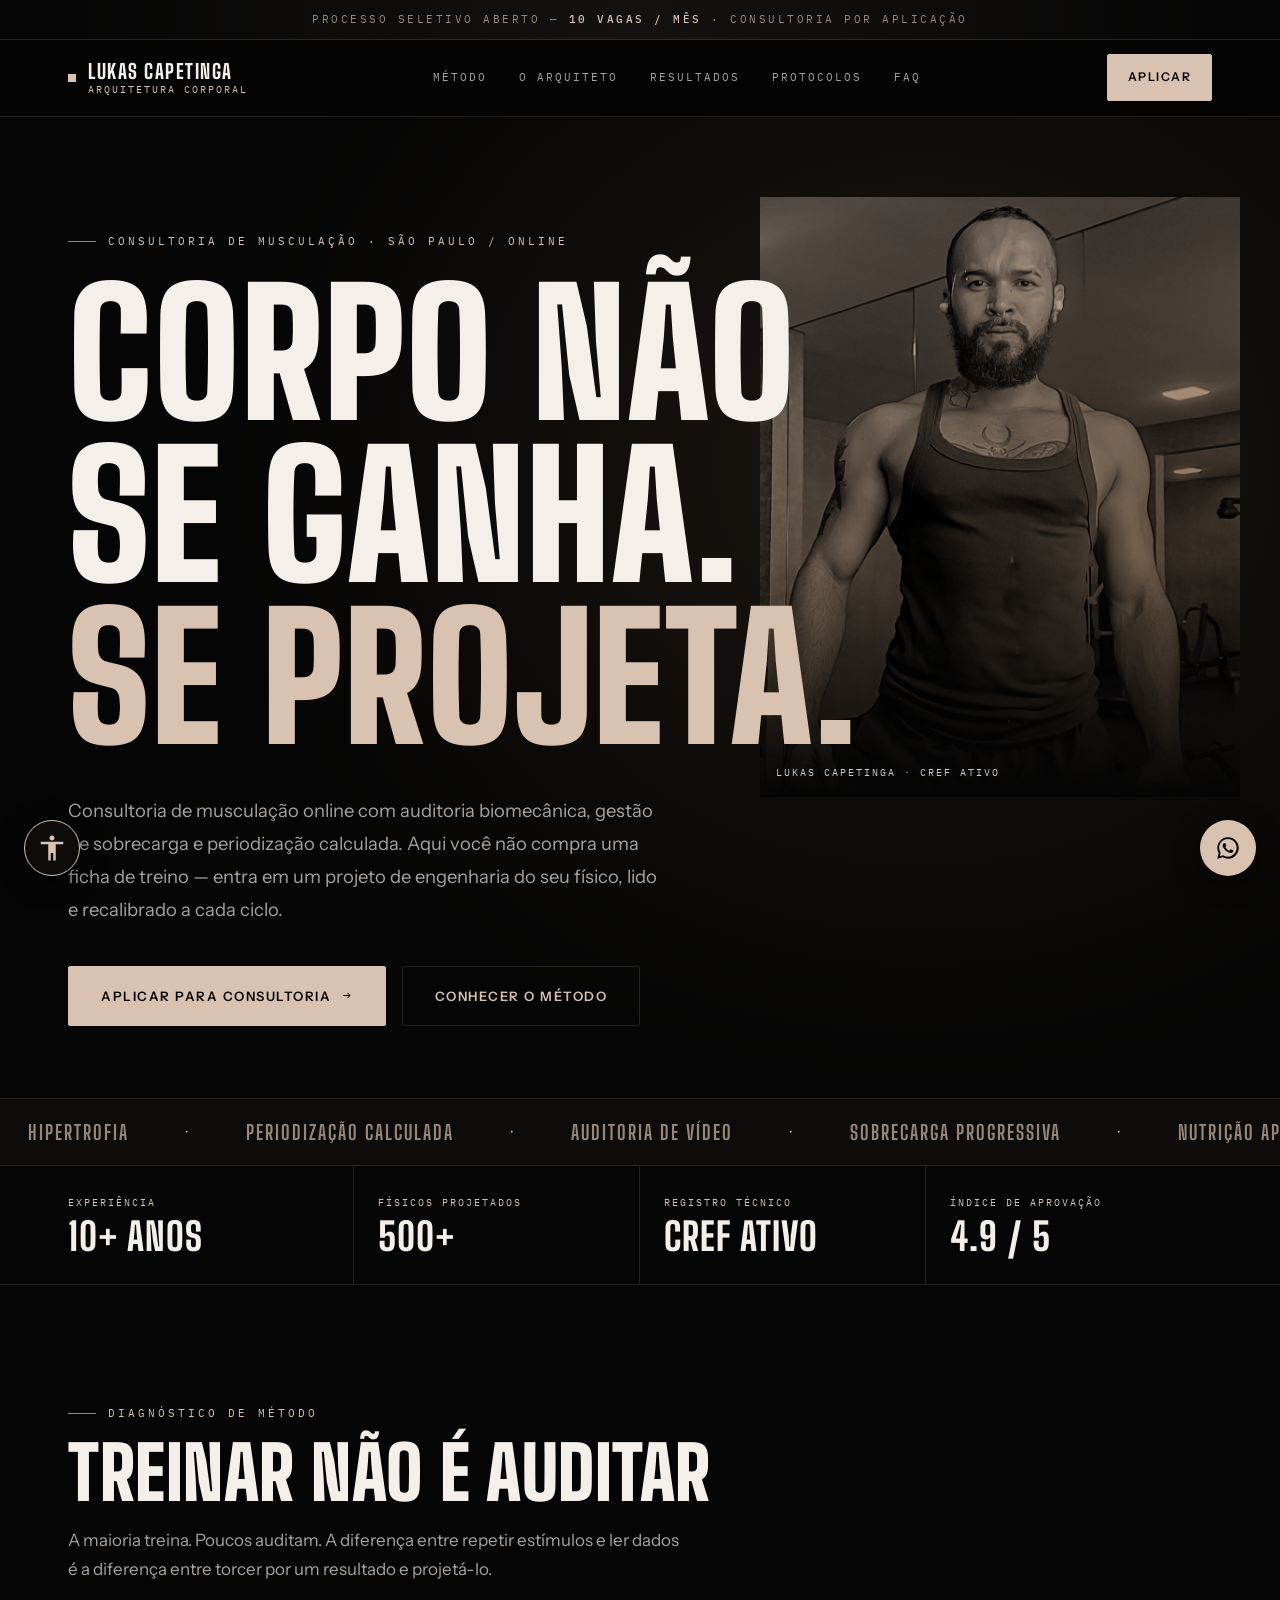
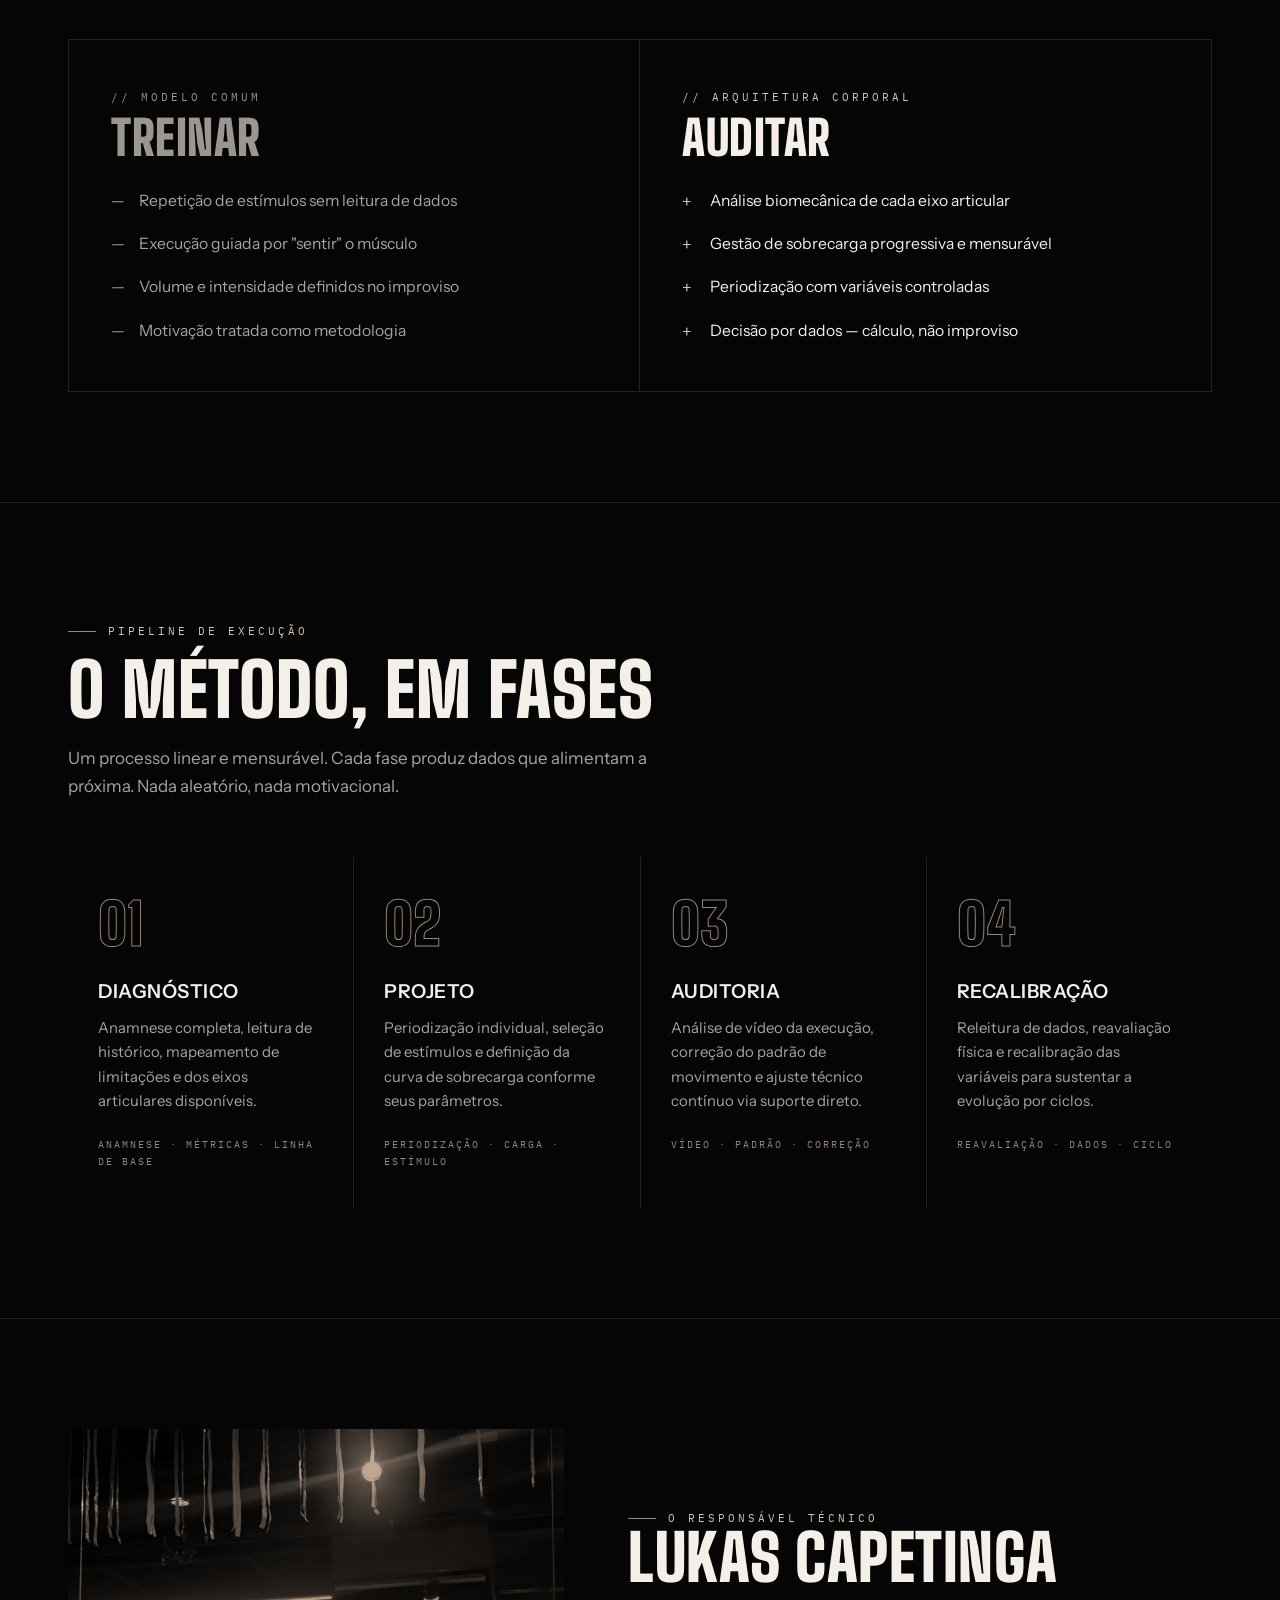
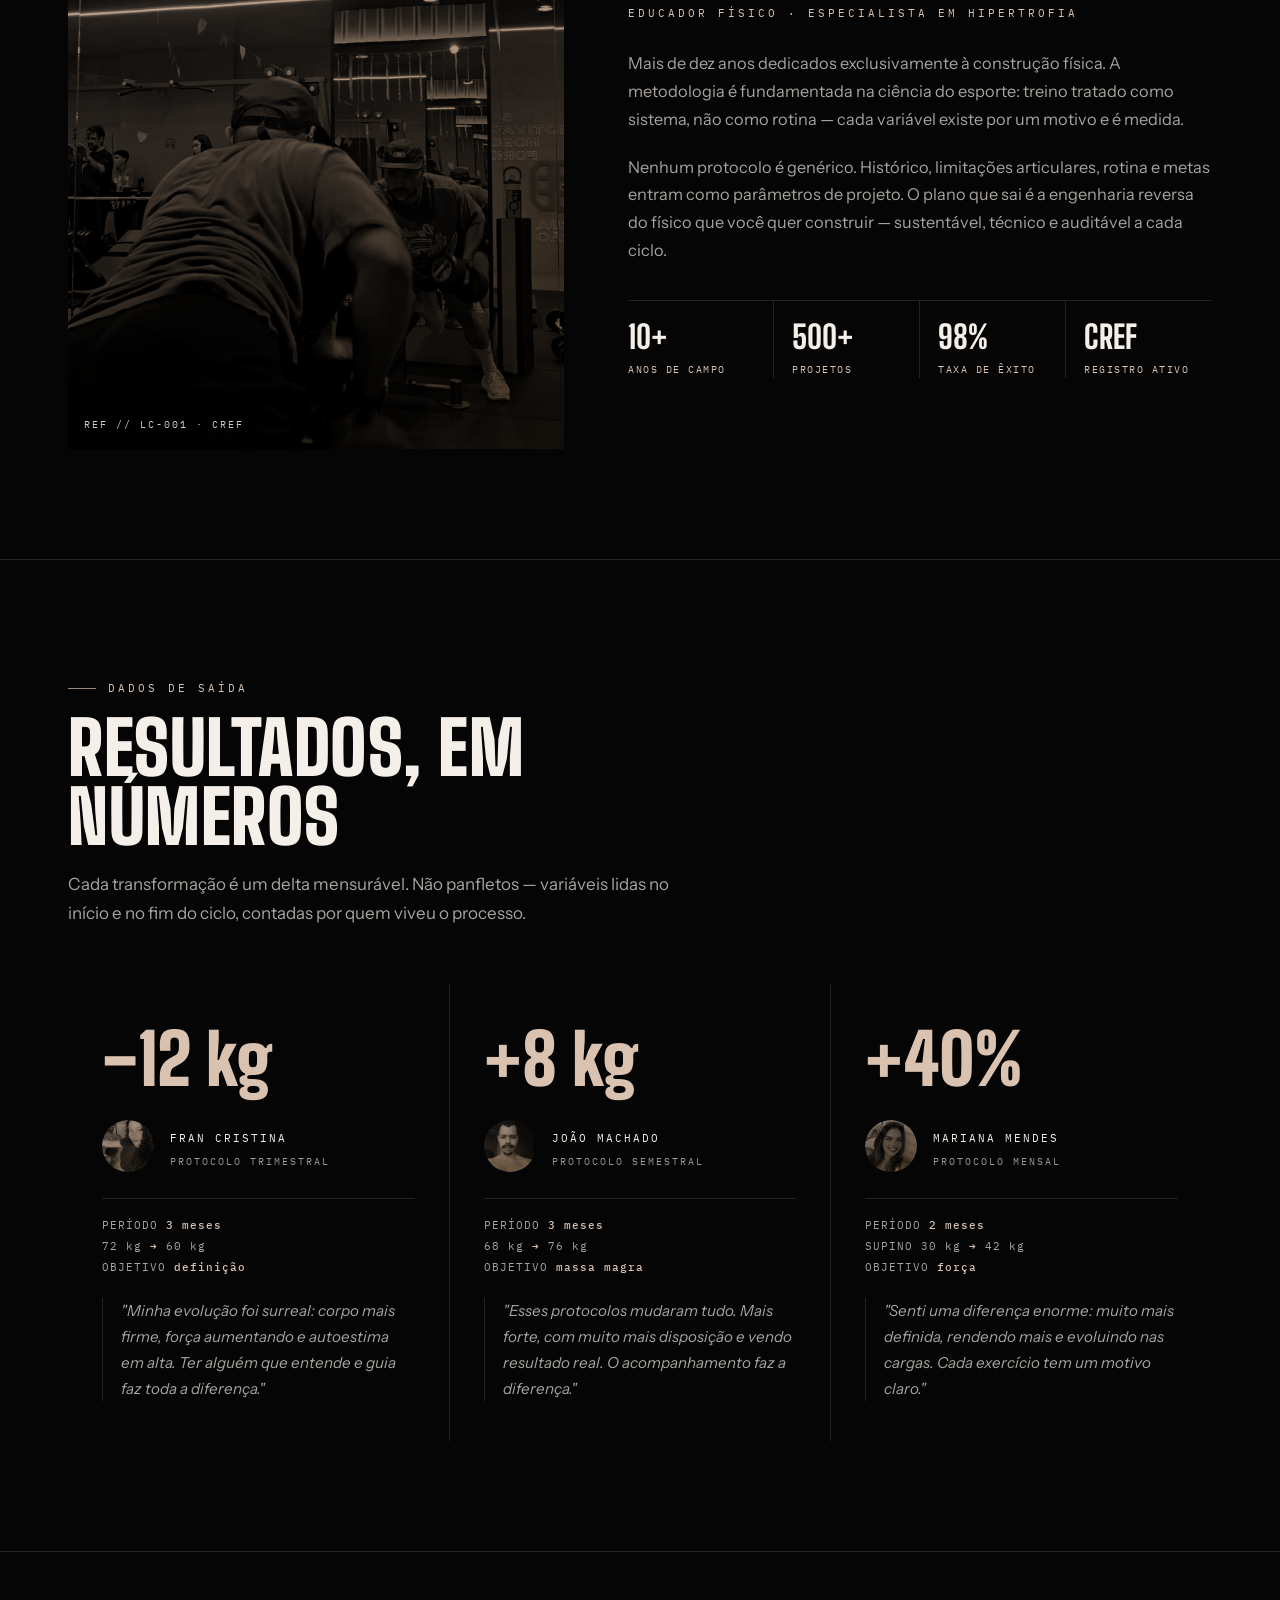
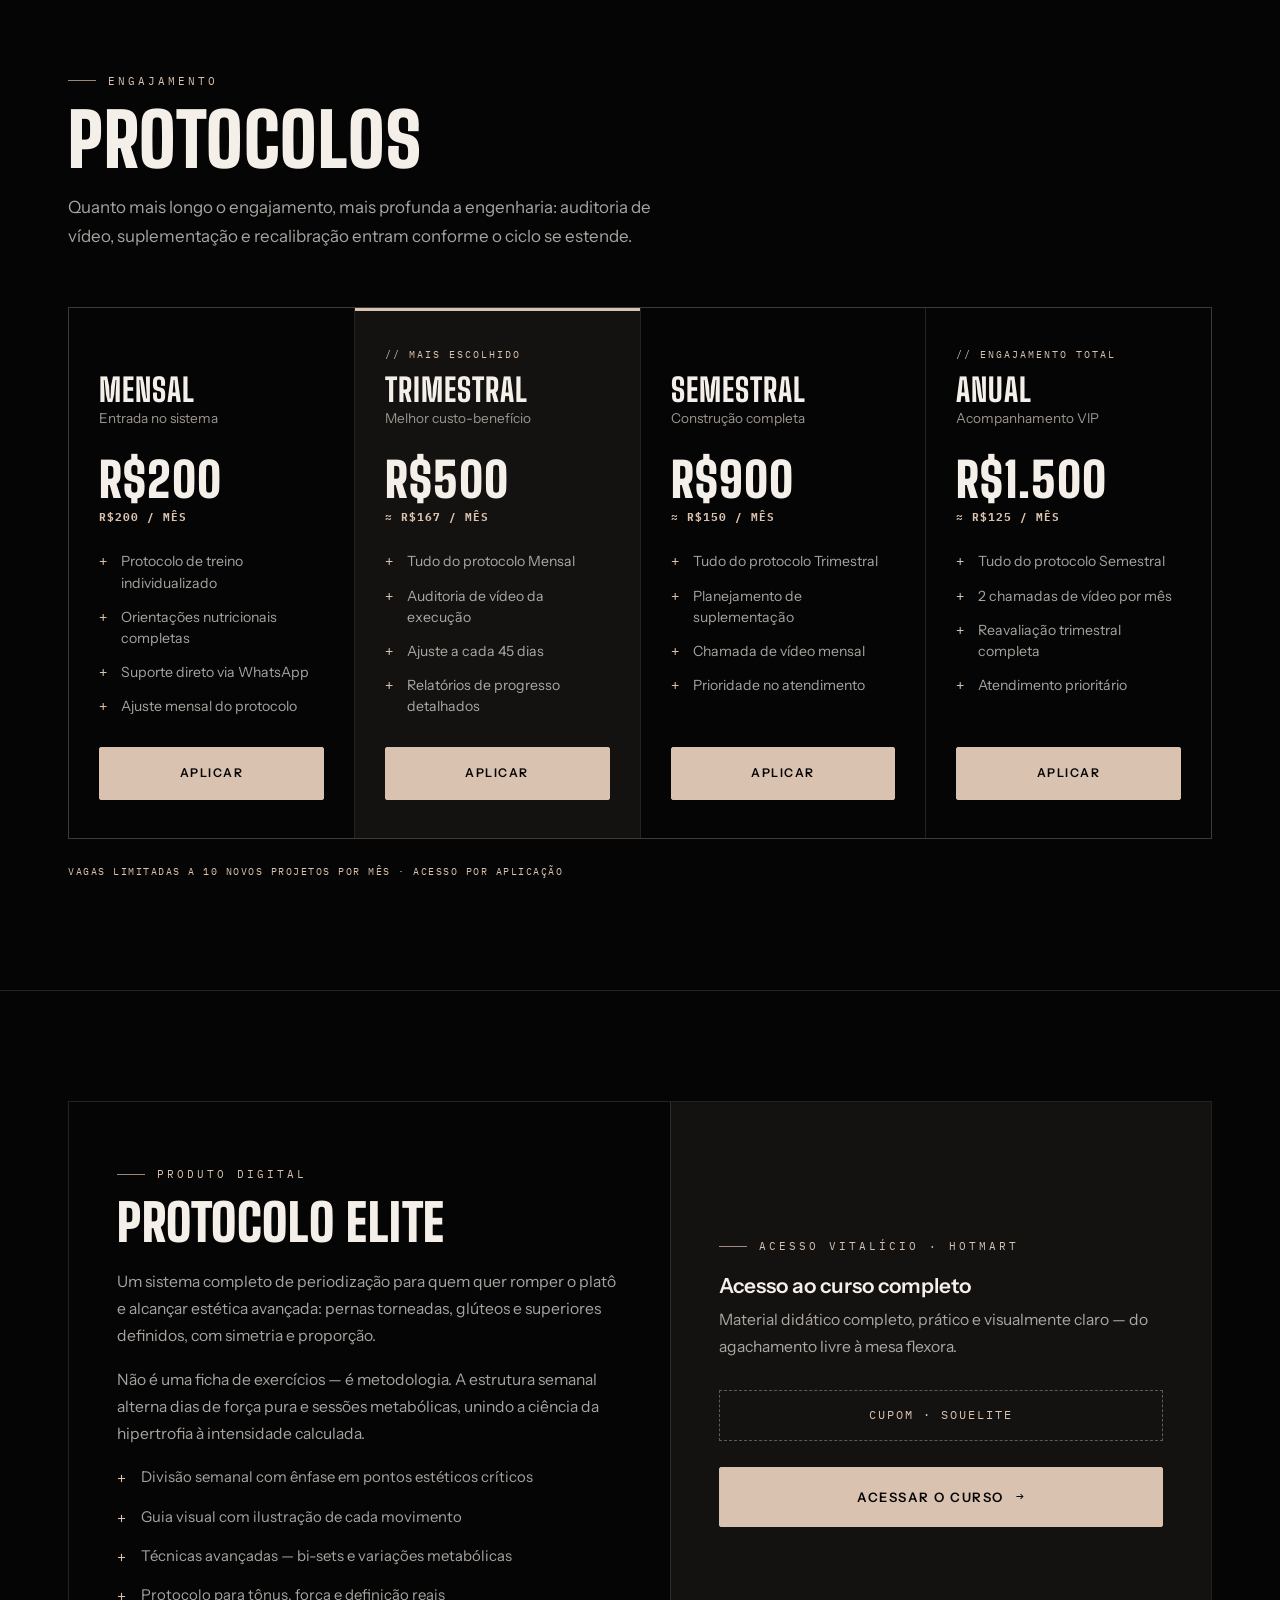
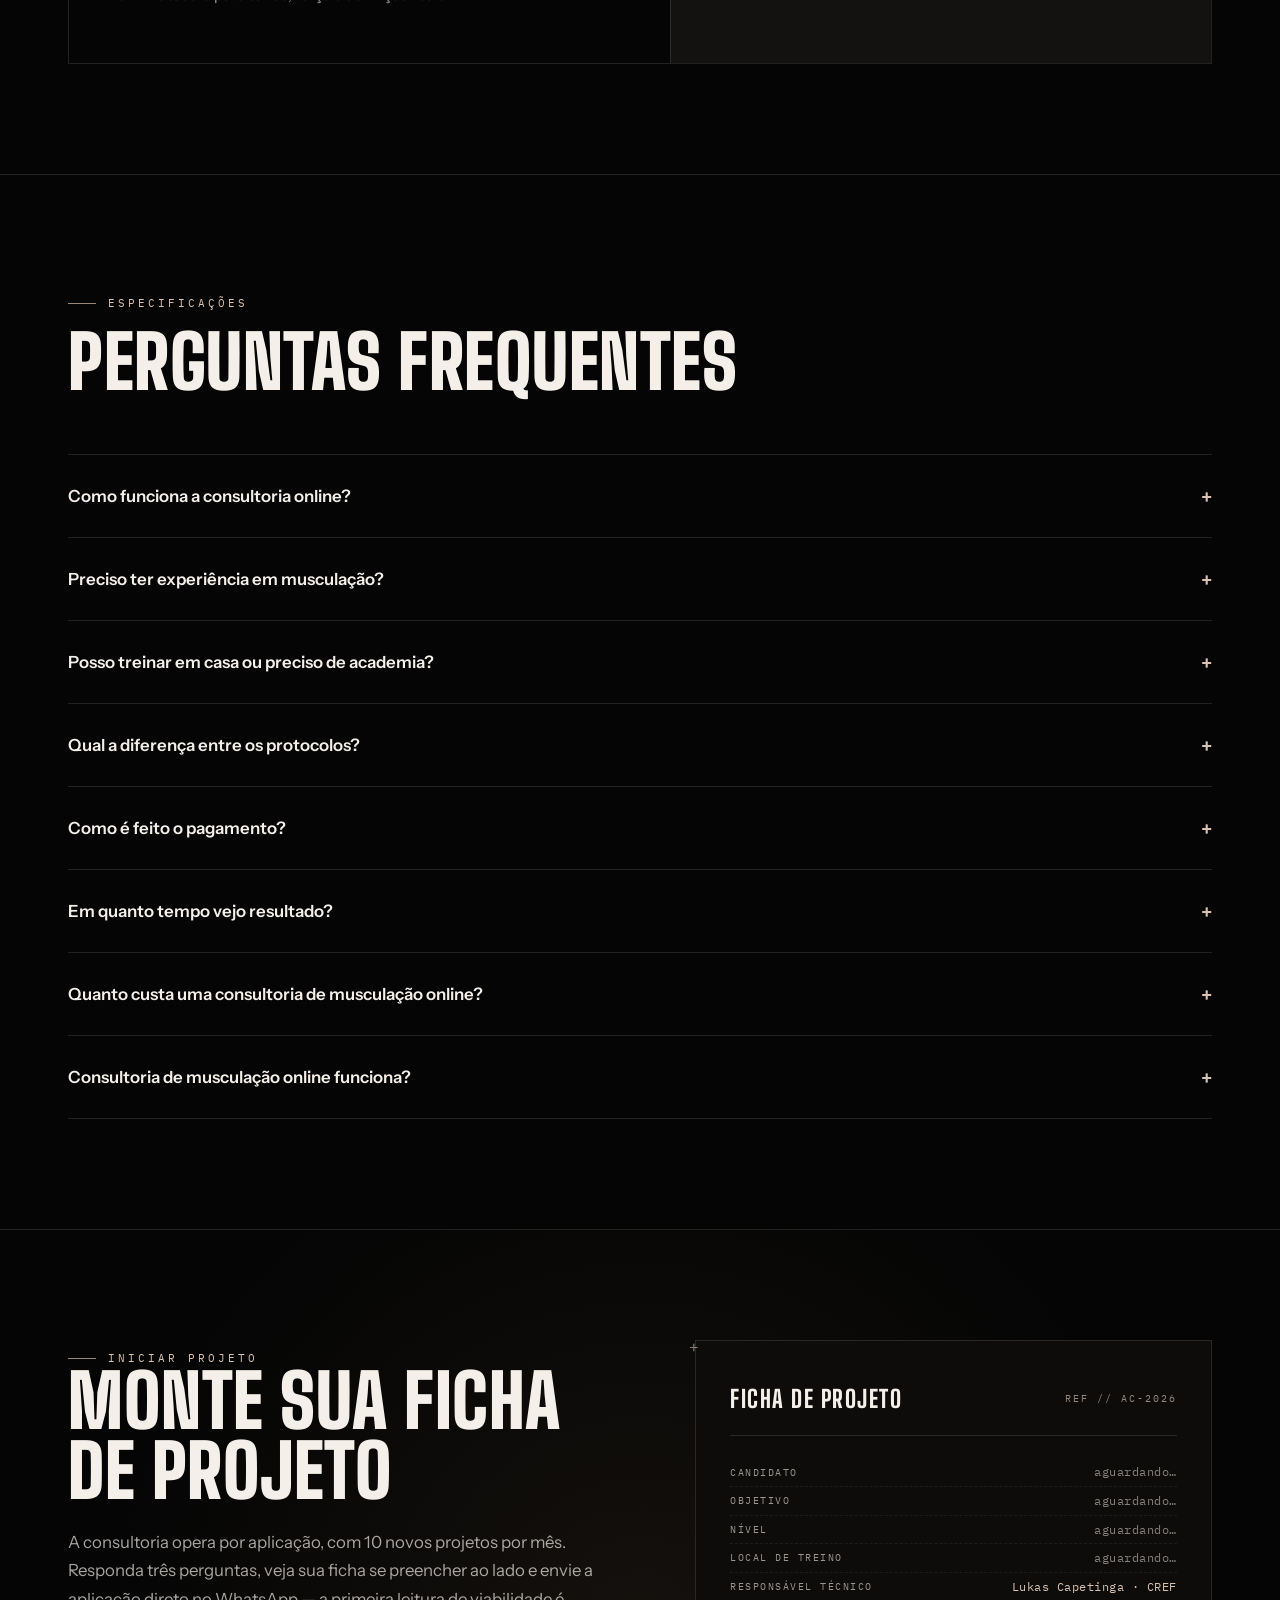
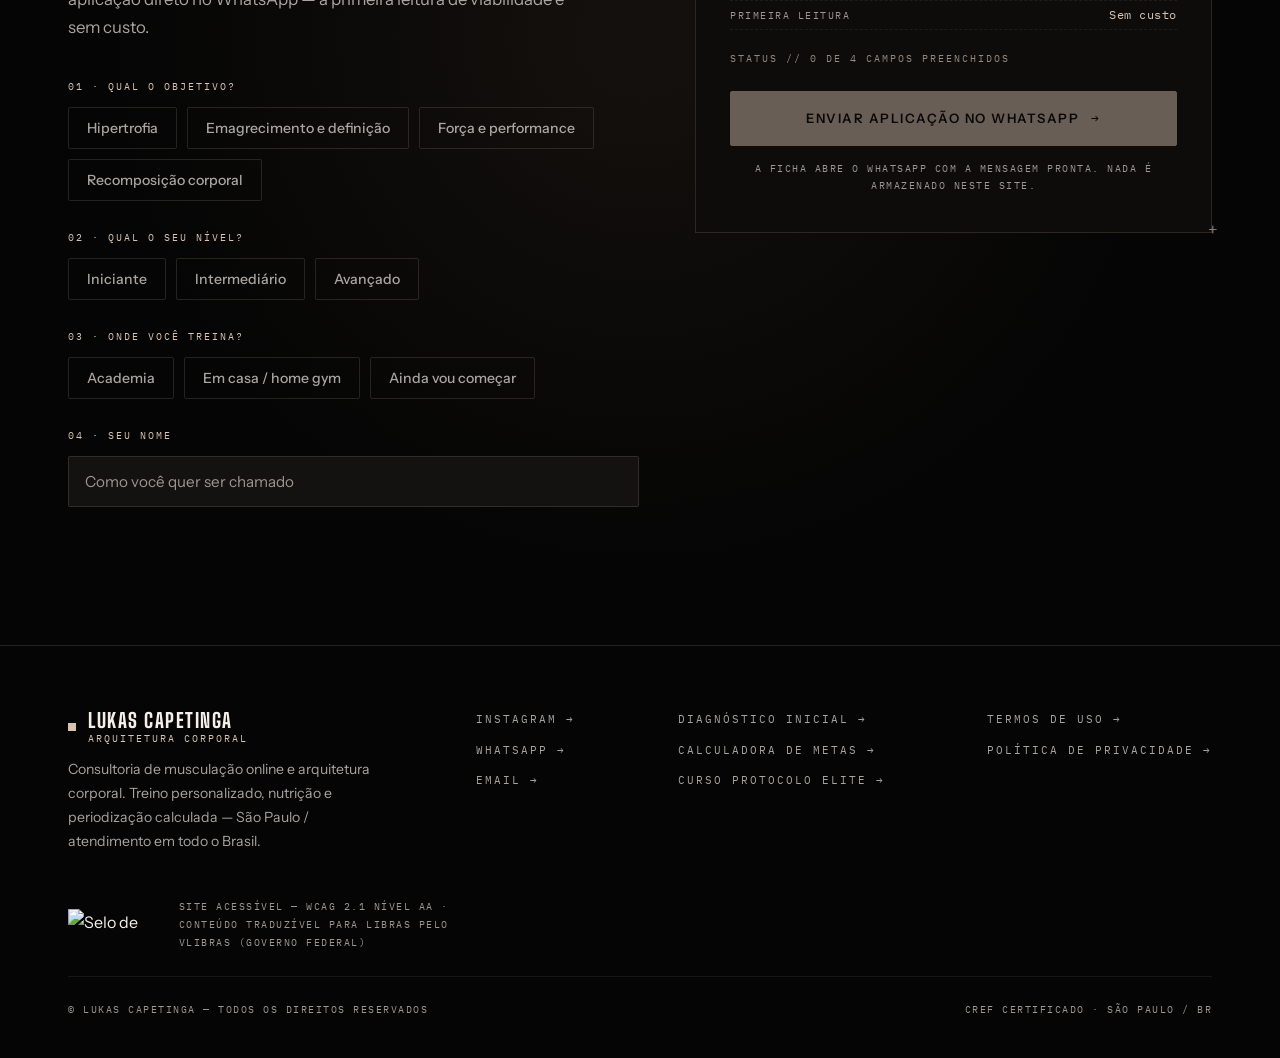
==== commit 3b0c61a2: "Refactor code structure for improved readability and maintainability" ====
--- a/index.html
+++ b/index.html
@@ -151,7 +151,7 @@
     font-size:11px;letter-spacing:2.5px;text-transform:uppercase;
     color:var(--areia-dim);
   }
-  .strip b{color:var(--areia);font-weight:500}
+  .strip strong{color:var(--areia);font-weight:500}
 
   /* ---------- Nav ---------- */
   header.nav{
@@ -292,7 +292,7 @@
   .rcard .who{font-family:'IBM Plex Mono';font-size:11px;letter-spacing:2px;text-transform:uppercase;color:var(--osso)}
   .rcard .plan-l{font-family:'IBM Plex Mono';font-size:10px;letter-spacing:2px;color:var(--texto-2);text-transform:uppercase;display:block;margin-top:3px}
   .rcard .data{margin:20px 0;border-top:1px solid var(--linha);padding-top:16px;font-family:'IBM Plex Mono';font-size:11px;letter-spacing:1px;color:var(--texto);line-height:1.9}
-  .rcard .data b{color:var(--areia);font-weight:500}
+  .rcard .data strong{color:var(--areia);font-weight:500}
   .rcard blockquote{font-size:.95rem;line-height:1.7;color:var(--texto);font-style:italic;border-left:1px solid var(--linha);padding-left:18px;margin-top:auto}
 
   /* ---------- Protocolos ---------- */
@@ -308,7 +308,7 @@
   .plan li{position:relative;padding-left:22px;font-size:.88rem;line-height:1.5;color:var(--texto)}
   .plan li::before{content:"+";position:absolute;left:0;color:var(--areia);font-family:'IBM Plex Mono'}
   .plan .btn{width:100%;font-size:12px;padding:15px}
-  .plans-note{margin-top:24px;font-family:'IBM Plex Mono';font-size:10px;letter-spacing:1.5px;color:var(--texto-2);text-transform:uppercase}
+  .plans-note{margin-top:24px;font-family:'IBM Plex Mono';font-size:10px;letter-spacing:1.5px;color:var(--areia);text-transform:uppercase}
 
   /* ---------- Elite ---------- */
   .elite{display:grid;grid-template-columns:1fr 0.9fr;border:1px solid var(--linha)}
@@ -728,7 +728,7 @@
 
 <a class="skip-link" href="#conteudo">Pular para o conteúdo</a>
 
-<div class="strip">Processo seletivo aberto — <b>10 vagas / mês</b> · Consultoria por aplicação</div>
+<div class="strip">Processo seletivo aberto — <strong>10 vagas / mês</strong> · Consultoria por aplicação</div>
 
 <header class="nav">
   <div class="wrap nav-inner">
@@ -903,7 +903,7 @@
           <div class="avatar duo"><img src="images/Fran.jpeg" alt="Fran Cristina, aluna da consultoria de musculação online" width="960" height="1280" loading="lazy" decoding="async"></div>
           <div><span class="who">Fran Cristina</span><span class="plan-l">Protocolo Trimestral</span></div>
         </div>
-        <div class="data">PERÍODO <b>3 meses</b><br>72 kg <b>→</b> 60 kg<br>OBJETIVO <b>definição</b></div>
+        <div class="data">PERÍODO <strong>3 meses</strong><br>72 kg <strong>→</strong> 60 kg<br>OBJETIVO <strong>definição</strong></div>
         <blockquote>"Minha evolução foi surreal: corpo mais firme, força aumentando e autoestima em alta. Ter alguém que entende e guia faz toda a diferença."</blockquote>
       </div>
       <div class="rcard">
@@ -913,7 +913,7 @@
           <div class="avatar duo"><img src="images/Joao.jpeg" alt="João Machado, aluno da consultoria de musculação online" width="1072" height="1103" loading="lazy" decoding="async"></div>
           <div><span class="who">João Machado</span><span class="plan-l">Protocolo Semestral</span></div>
         </div>
-        <div class="data">PERÍODO <b>3 meses</b><br>68 kg <b>→</b> 76 kg<br>OBJETIVO <b>massa magra</b></div>
+        <div class="data">PERÍODO <strong>3 meses</strong><br>68 kg <strong>→</strong> 76 kg<br>OBJETIVO <strong>massa magra</strong></div>
         <blockquote>"Esses protocolos mudaram tudo. Mais forte, com muito mais disposição e vendo resultado real. O acompanhamento faz a diferença."</blockquote>
       </div>
       <div class="rcard">
@@ -923,7 +923,7 @@
           <div class="avatar duo"><img src="images/Mari.jpeg" alt="Mariana Mendes, aluna da consultoria de musculação online" width="1230" height="1080" loading="lazy" decoding="async"></div>
           <div><span class="who">Mariana Mendes</span><span class="plan-l">Protocolo Mensal</span></div>
         </div>
-        <div class="data">PERÍODO <b>2 meses</b><br>SUPINO 30 kg <b>→</b> 42 kg<br>OBJETIVO <b>força</b></div>
+        <div class="data">PERÍODO <strong>2 meses</strong><br>SUPINO 30 kg <strong>→</strong> 42 kg<br>OBJETIVO <strong>força</strong></div>
         <blockquote>"Senti uma diferença enorme: muito mais definida, rendendo mais e evoluindo nas cargas. Cada exercício tem um motivo claro."</blockquote>
       </div>
     </div>
@@ -1189,7 +1189,7 @@
 
 <!-- VLibras — tradutor automático para Língua Brasileira de Sinais -->
 <div vw class="enabled">
-  <div vw-access-button class="active"></div>
+  <div vw-access-button class="active" aria-label="Ativar tradução em Libras (VLibras)"></div>
   <div vw-plugin-wrapper>
     <div class="vw-plugin-top-wrapper"></div>
   </div>
@@ -1215,8 +1215,10 @@
   document.querySelectorAll('.qitem').forEach(function(item,i){
     var btn=item.querySelector('.qbtn');
     var ans=item.querySelector('.qans');
+    btn.id='faq-btn-'+(i+1);
     ans.id='faq-ans-'+(i+1);
     ans.setAttribute('role','region');
+    ans.setAttribute('aria-labelledby',btn.id);
     ans.setAttribute('aria-hidden','true');
     btn.setAttribute('aria-controls',ans.id);
   });
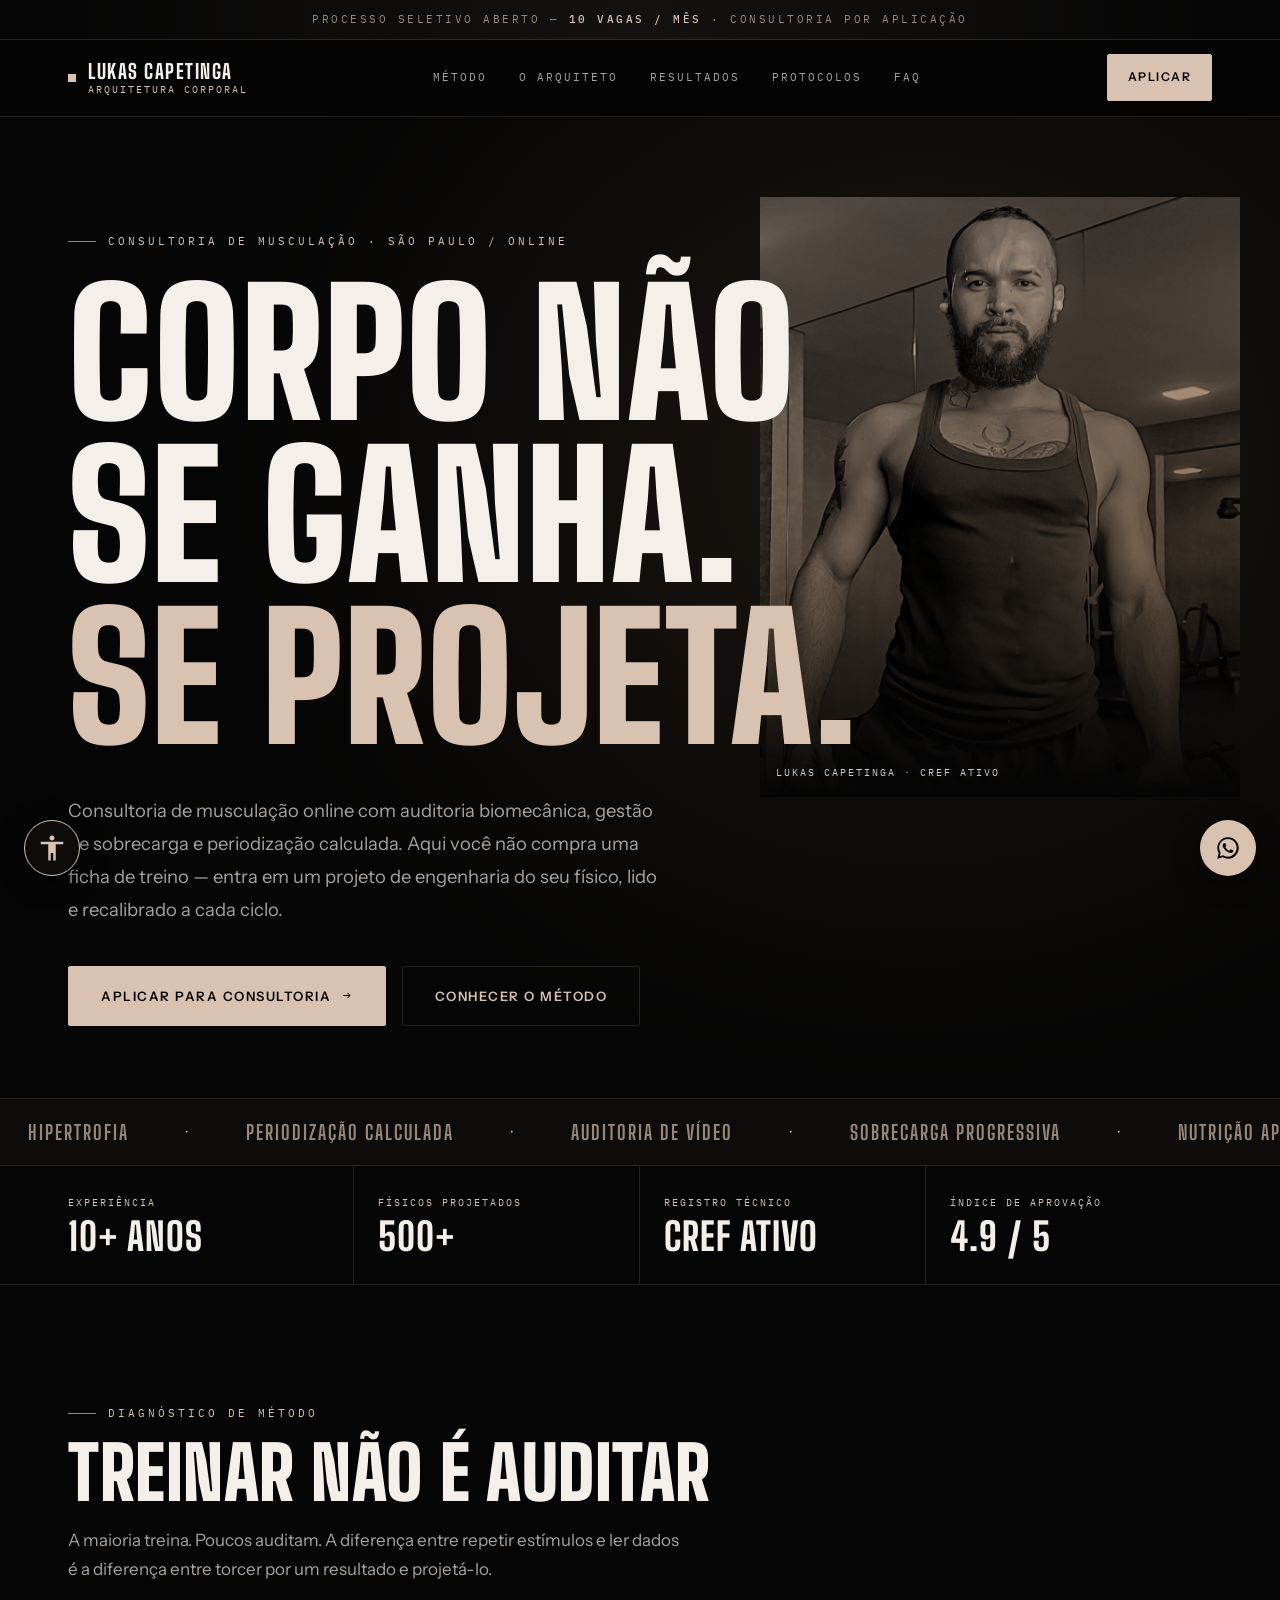
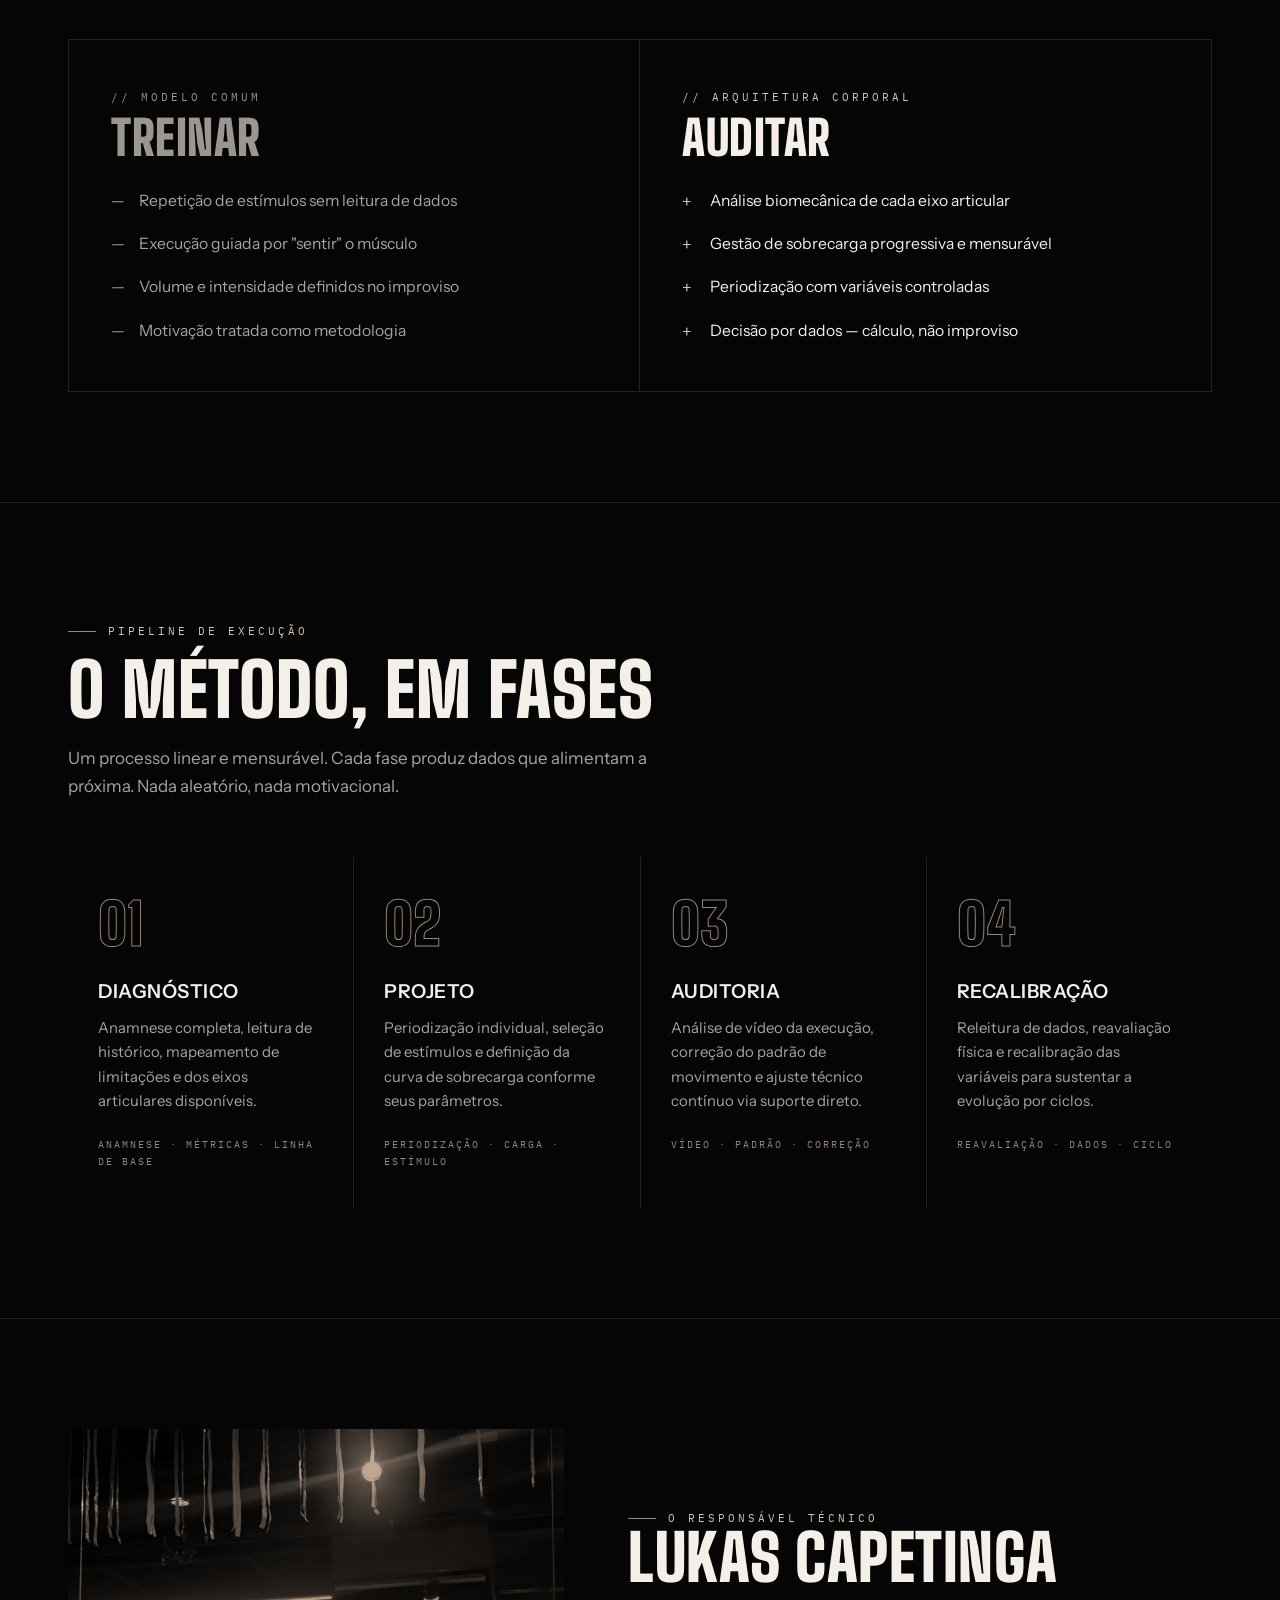
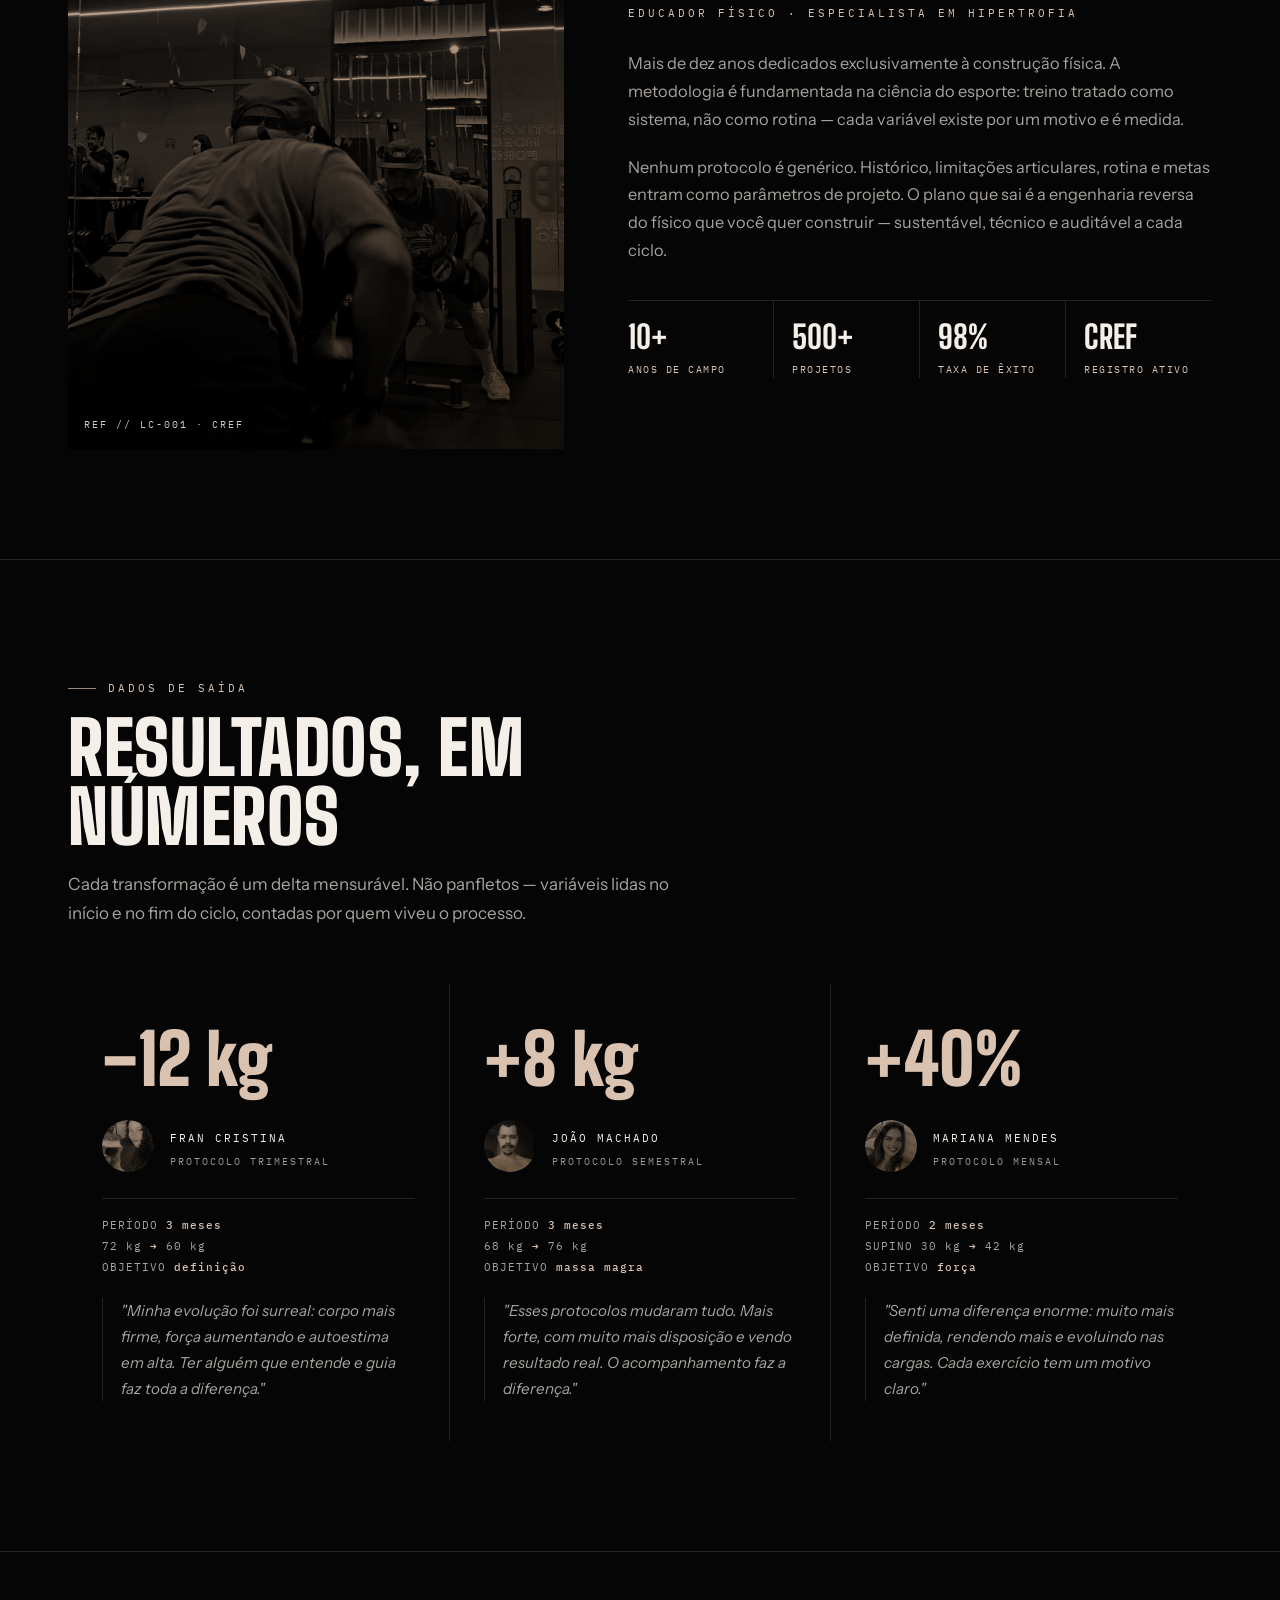
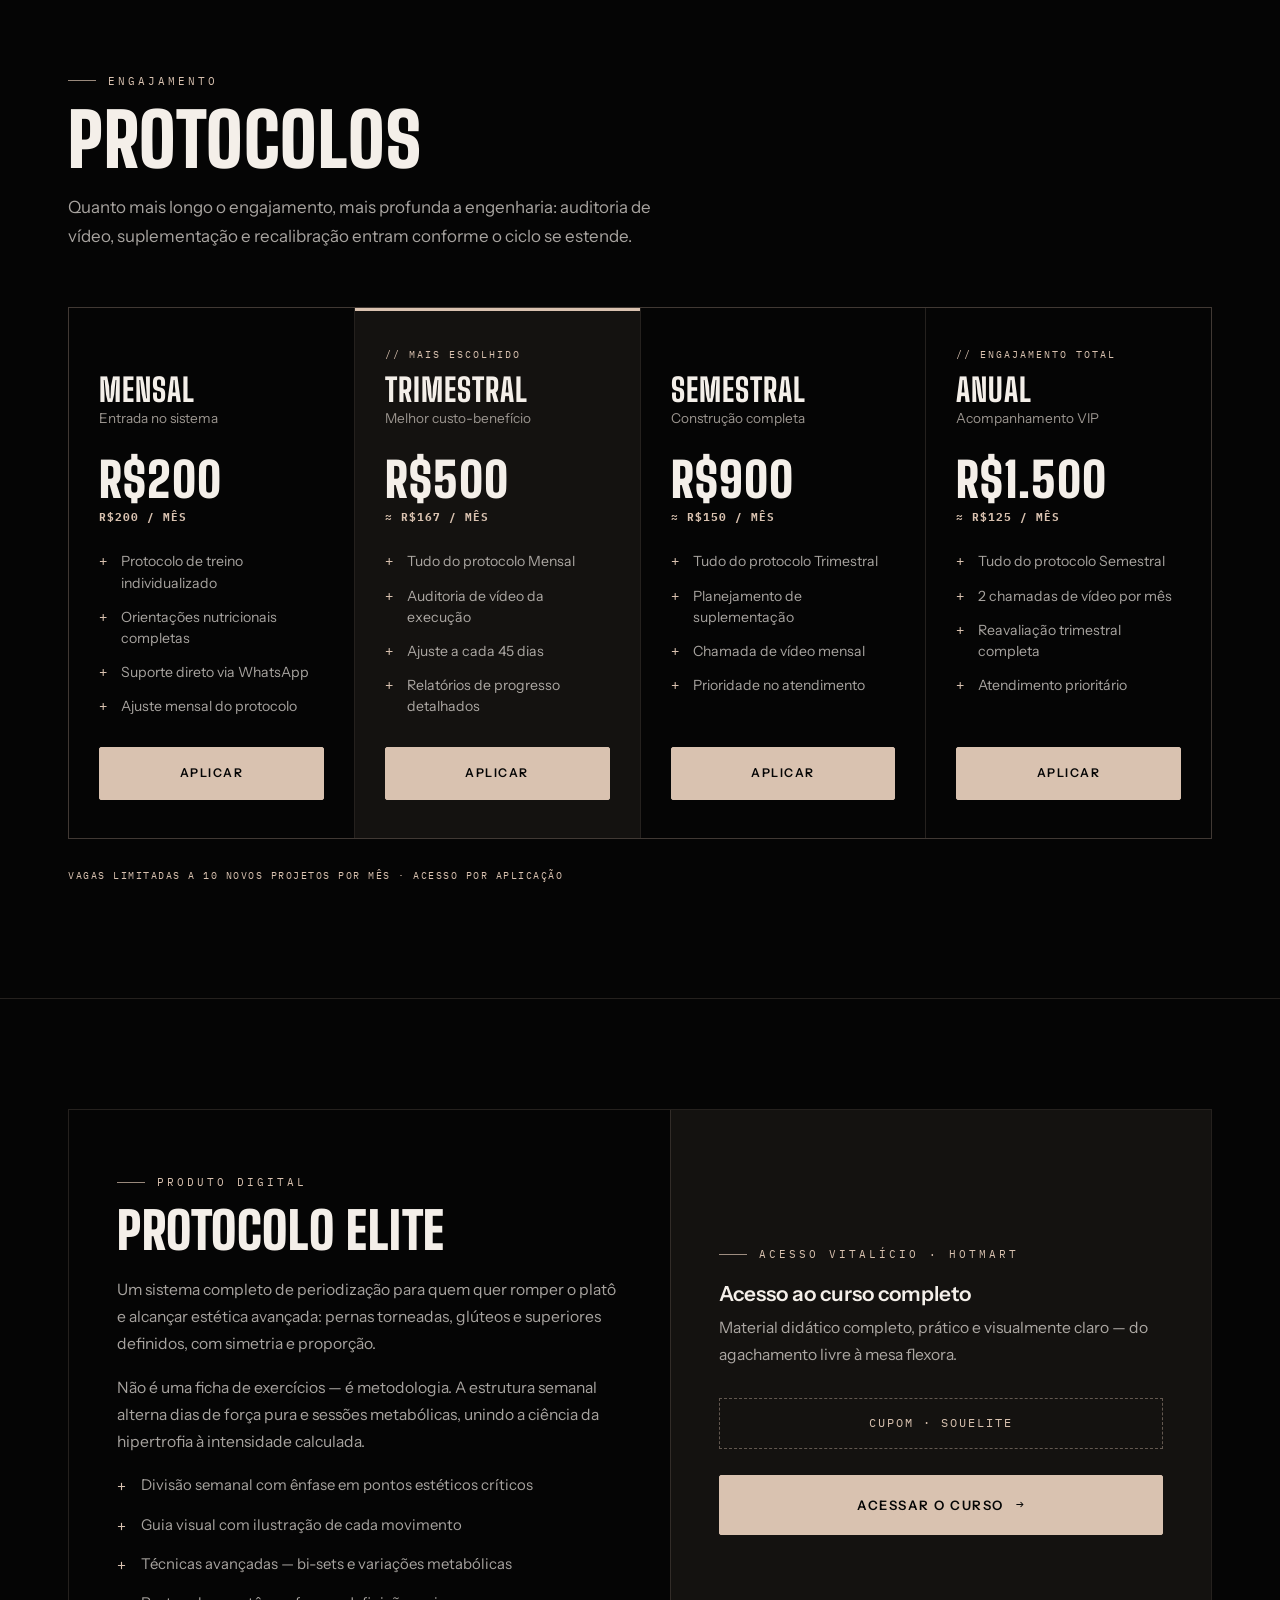
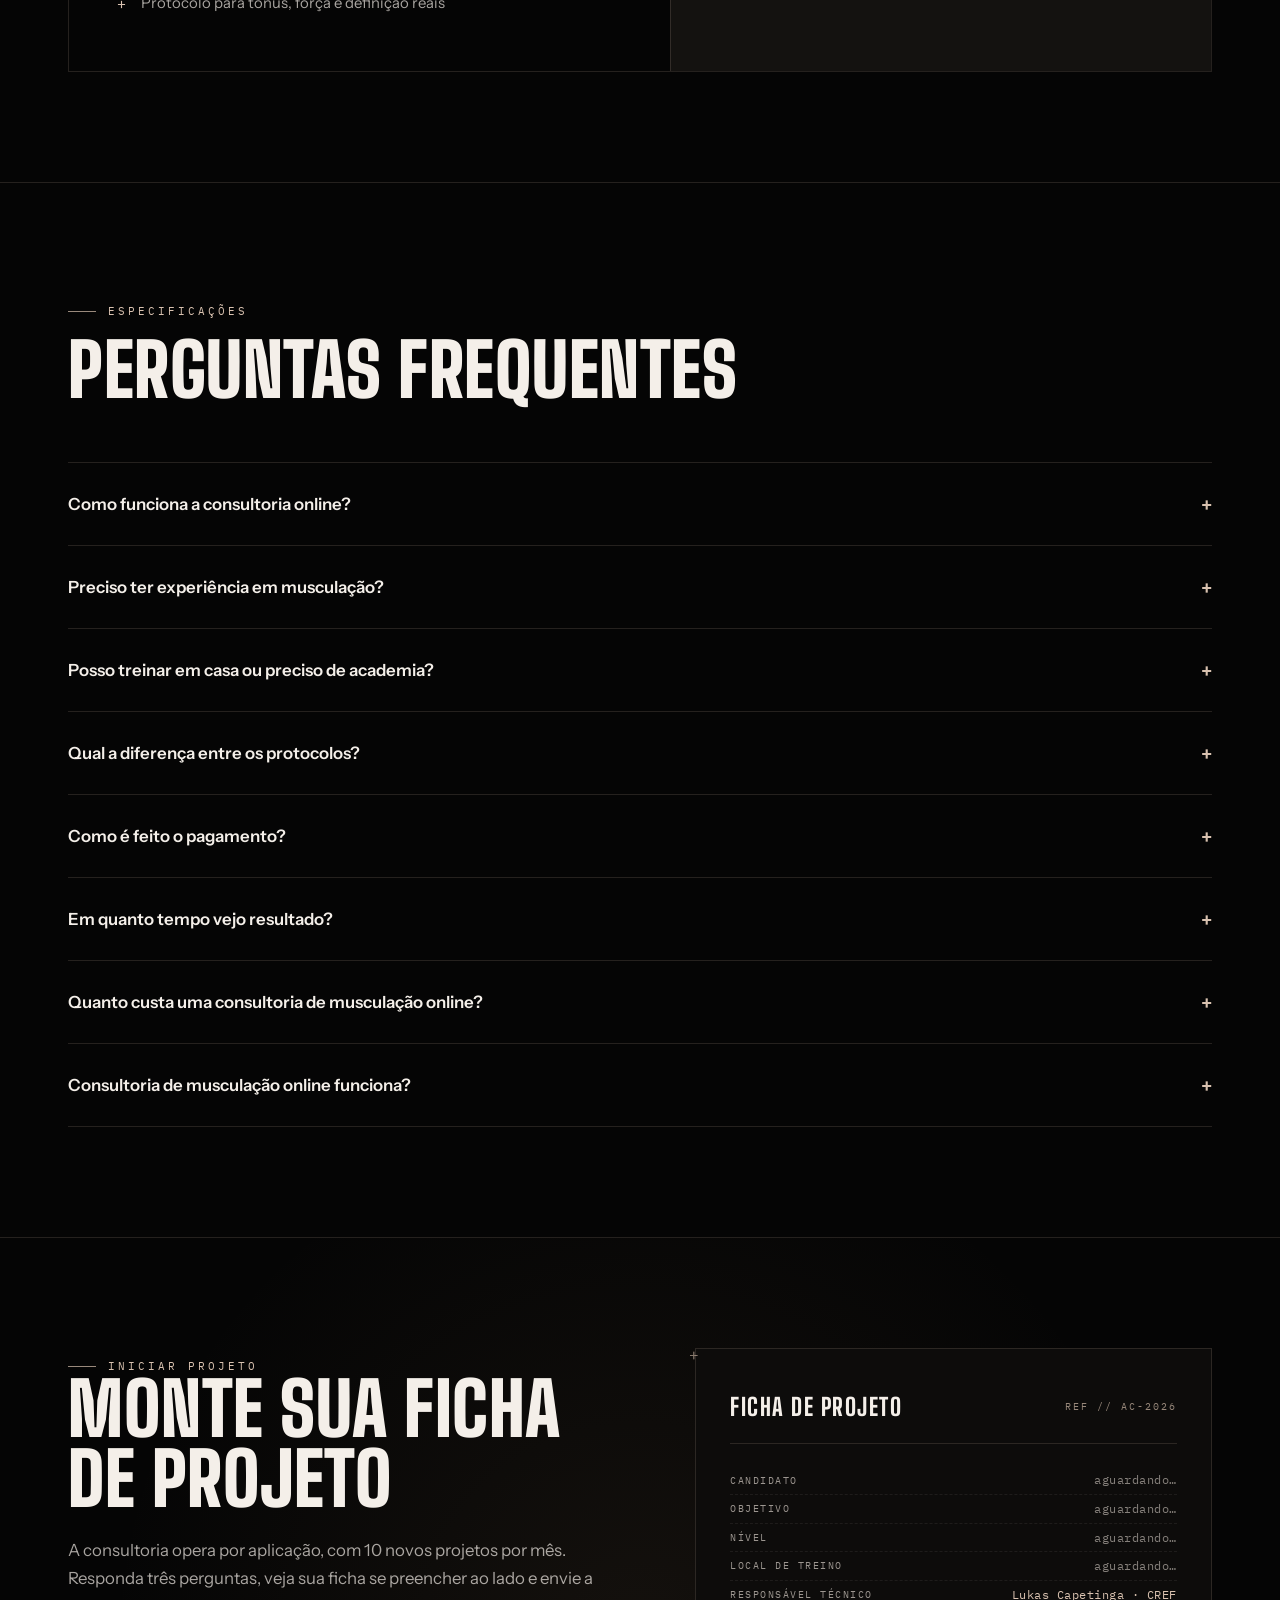
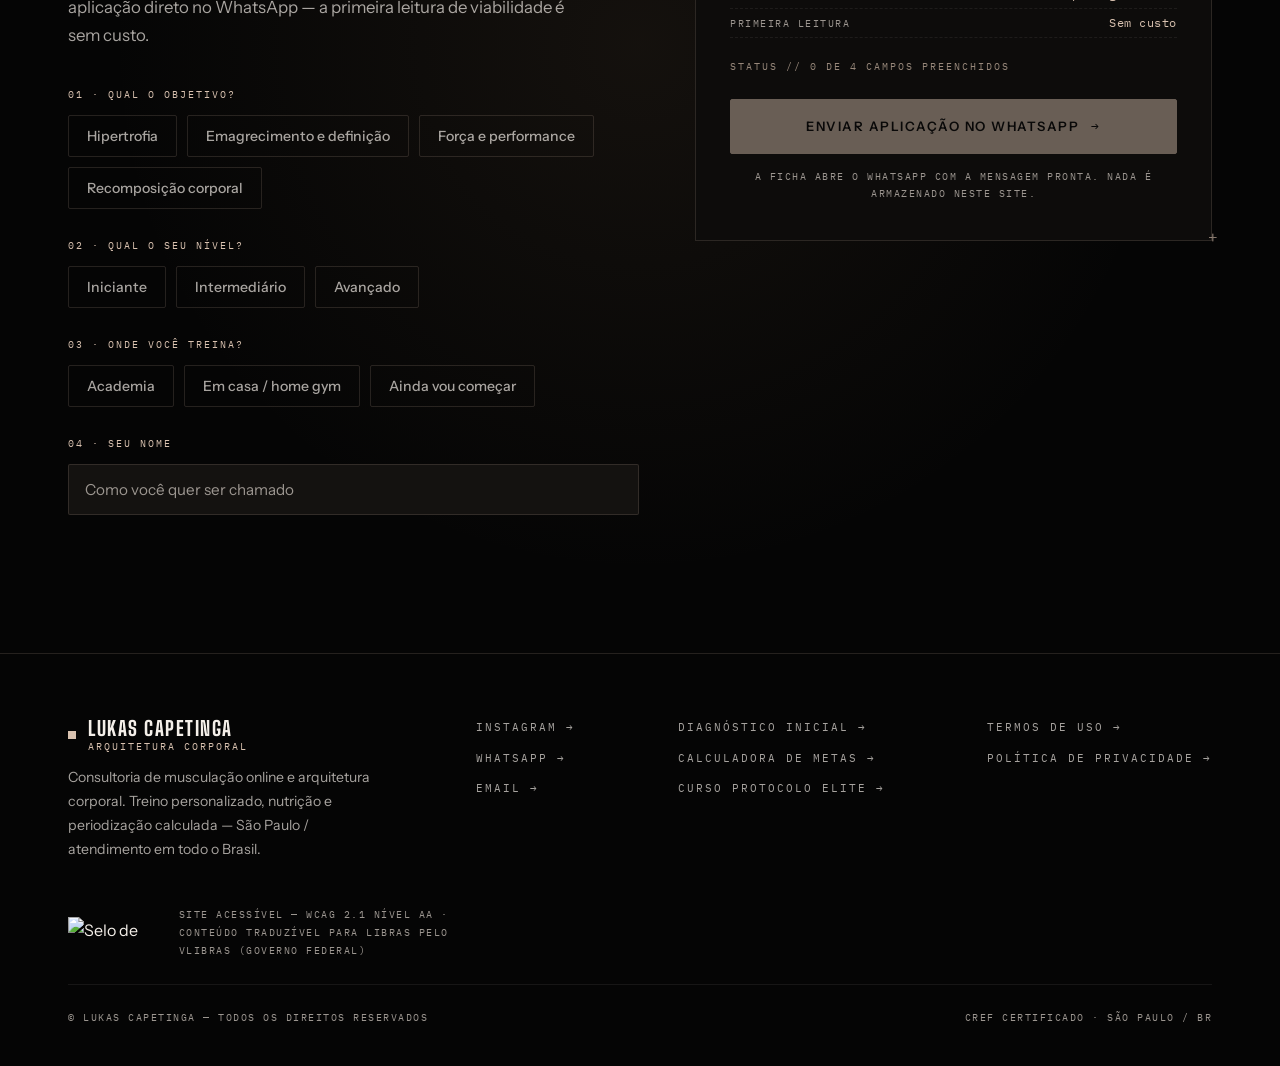
==== commit e0e870fc: "Refactor code structure for improved readability and maintainability" ====
--- a/index.html
+++ b/index.html
@@ -308,7 +308,7 @@
   .plan li{position:relative;padding-left:22px;font-size:.88rem;line-height:1.5;color:var(--texto)}
   .plan li::before{content:"+";position:absolute;left:0;color:var(--areia);font-family:'IBM Plex Mono'}
   .plan .btn{width:100%;font-size:12px;padding:15px}
-  .plans-note{margin-top:24px;font-family:'IBM Plex Mono';font-size:10px;letter-spacing:1.5px;color:var(--areia);text-transform:uppercase}
+  .plans-note{margin-top:24px;font-family:'IBM Plex Mono';font-size:10px;letter-spacing:1.5px;color:var(--areia);text-transform:uppercase;background:var(--preto);padding:4px 0}
 
   /* ---------- Elite ---------- */
   .elite{display:grid;grid-template-columns:1fr 0.9fr;border:1px solid var(--linha)}
@@ -1189,7 +1189,7 @@
 
 <!-- VLibras — tradutor automático para Língua Brasileira de Sinais -->
 <div vw class="enabled">
-  <div vw-access-button class="active" aria-label="Ativar tradução em Libras (VLibras)"></div>
+  <div vw-access-button class="active"></div>
   <div vw-plugin-wrapper>
     <div class="vw-plugin-top-wrapper"></div>
   </div>
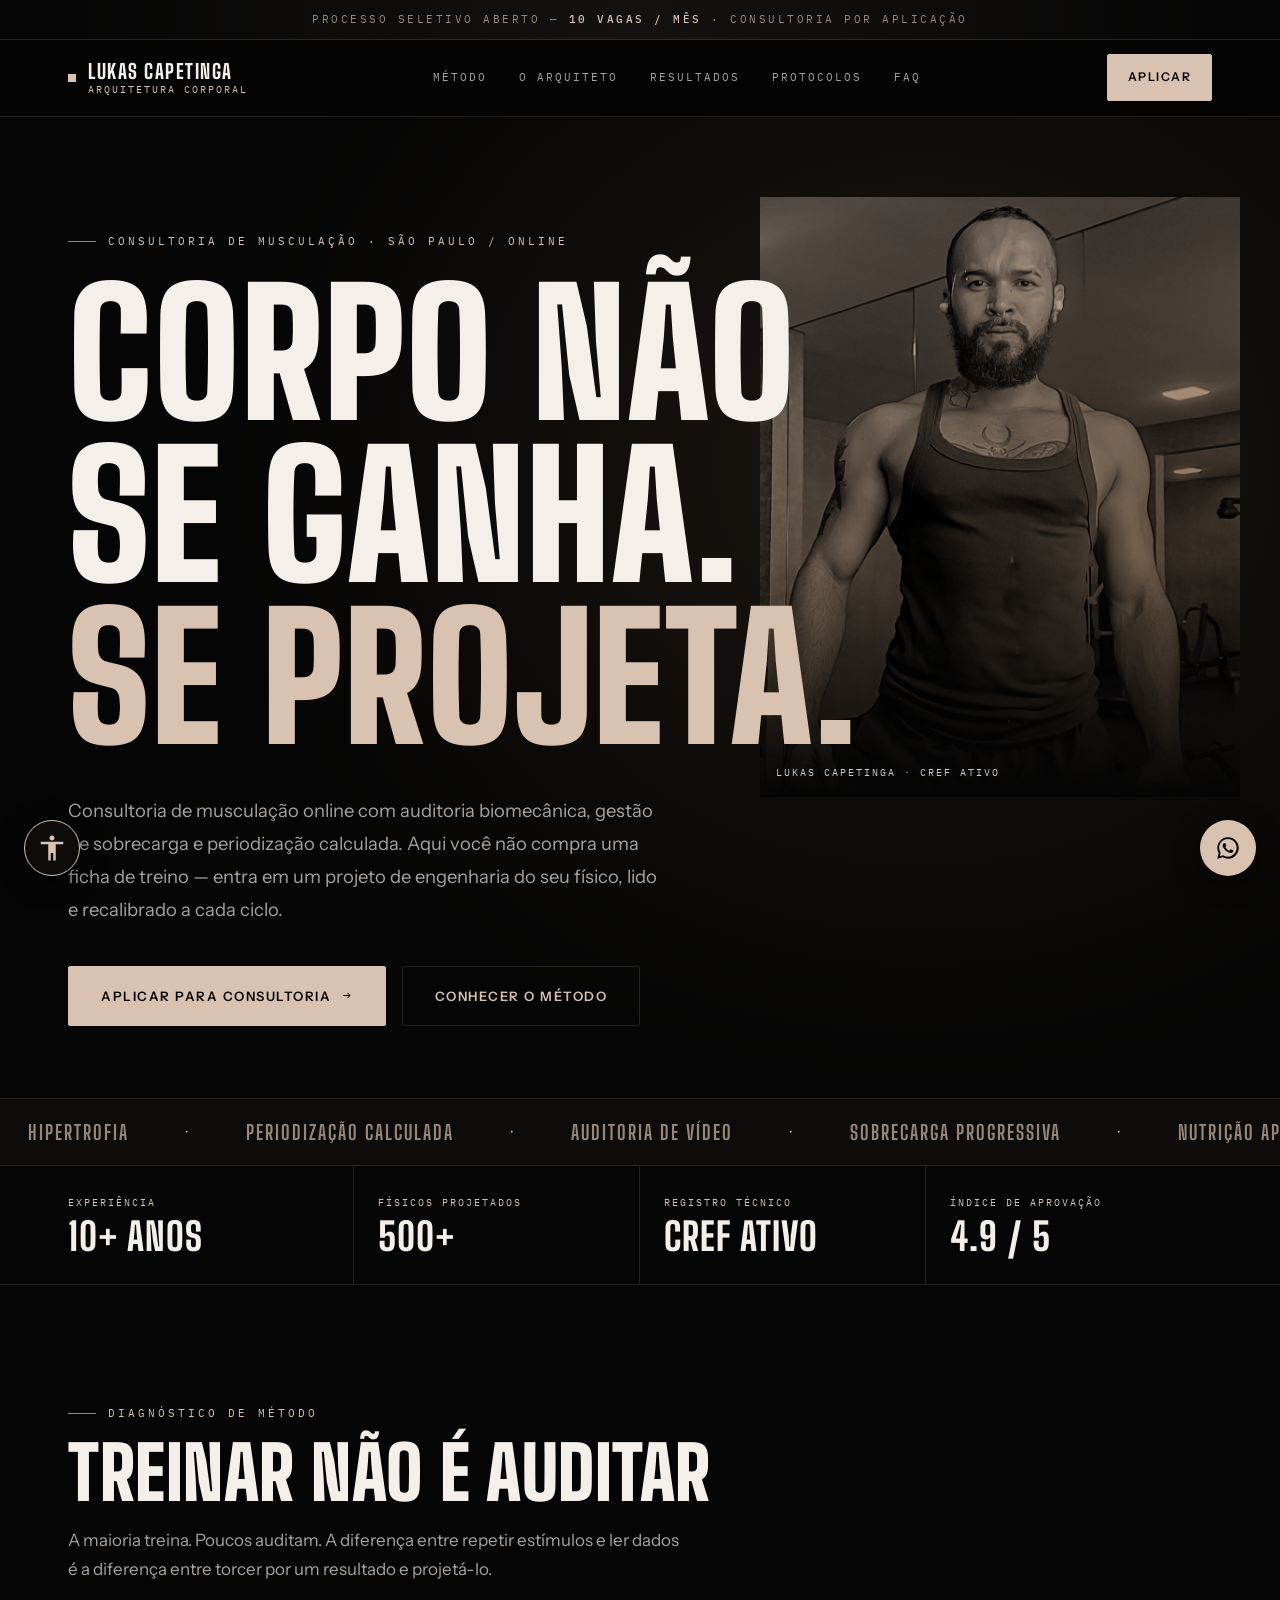
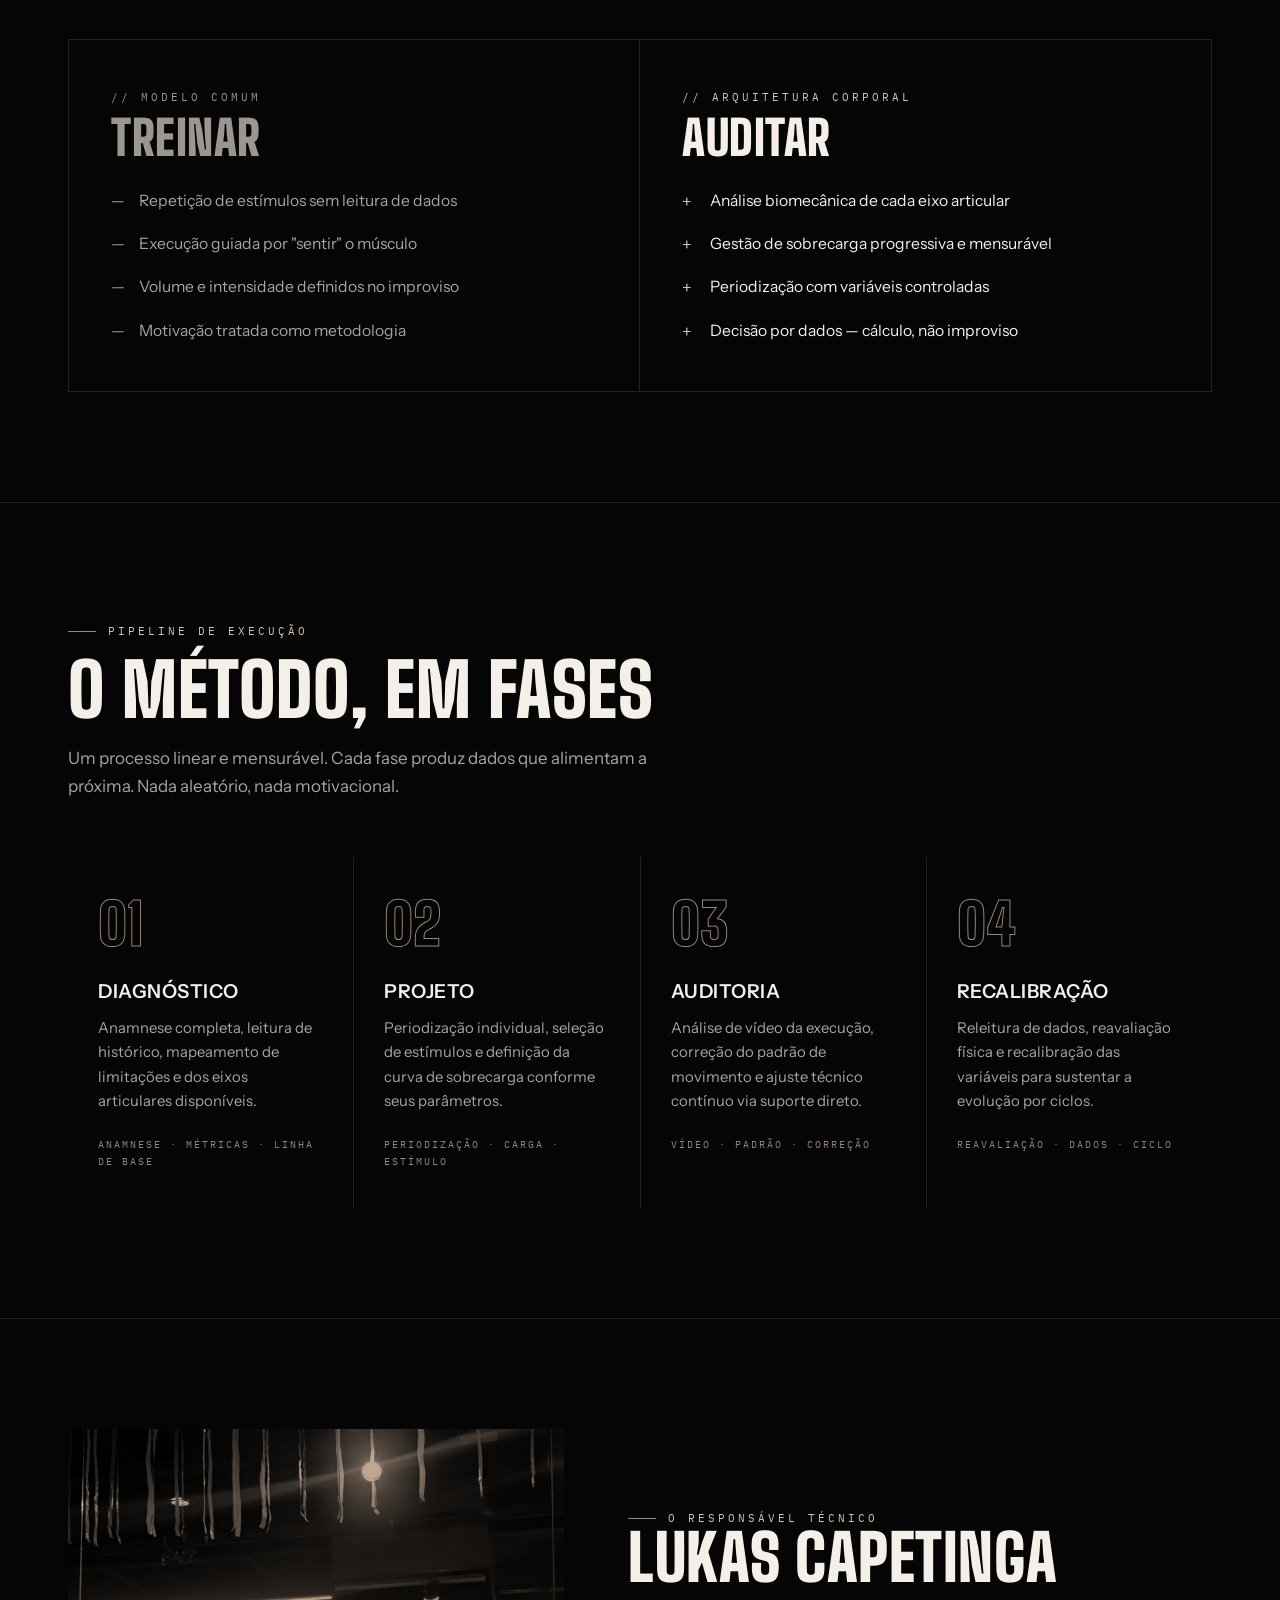
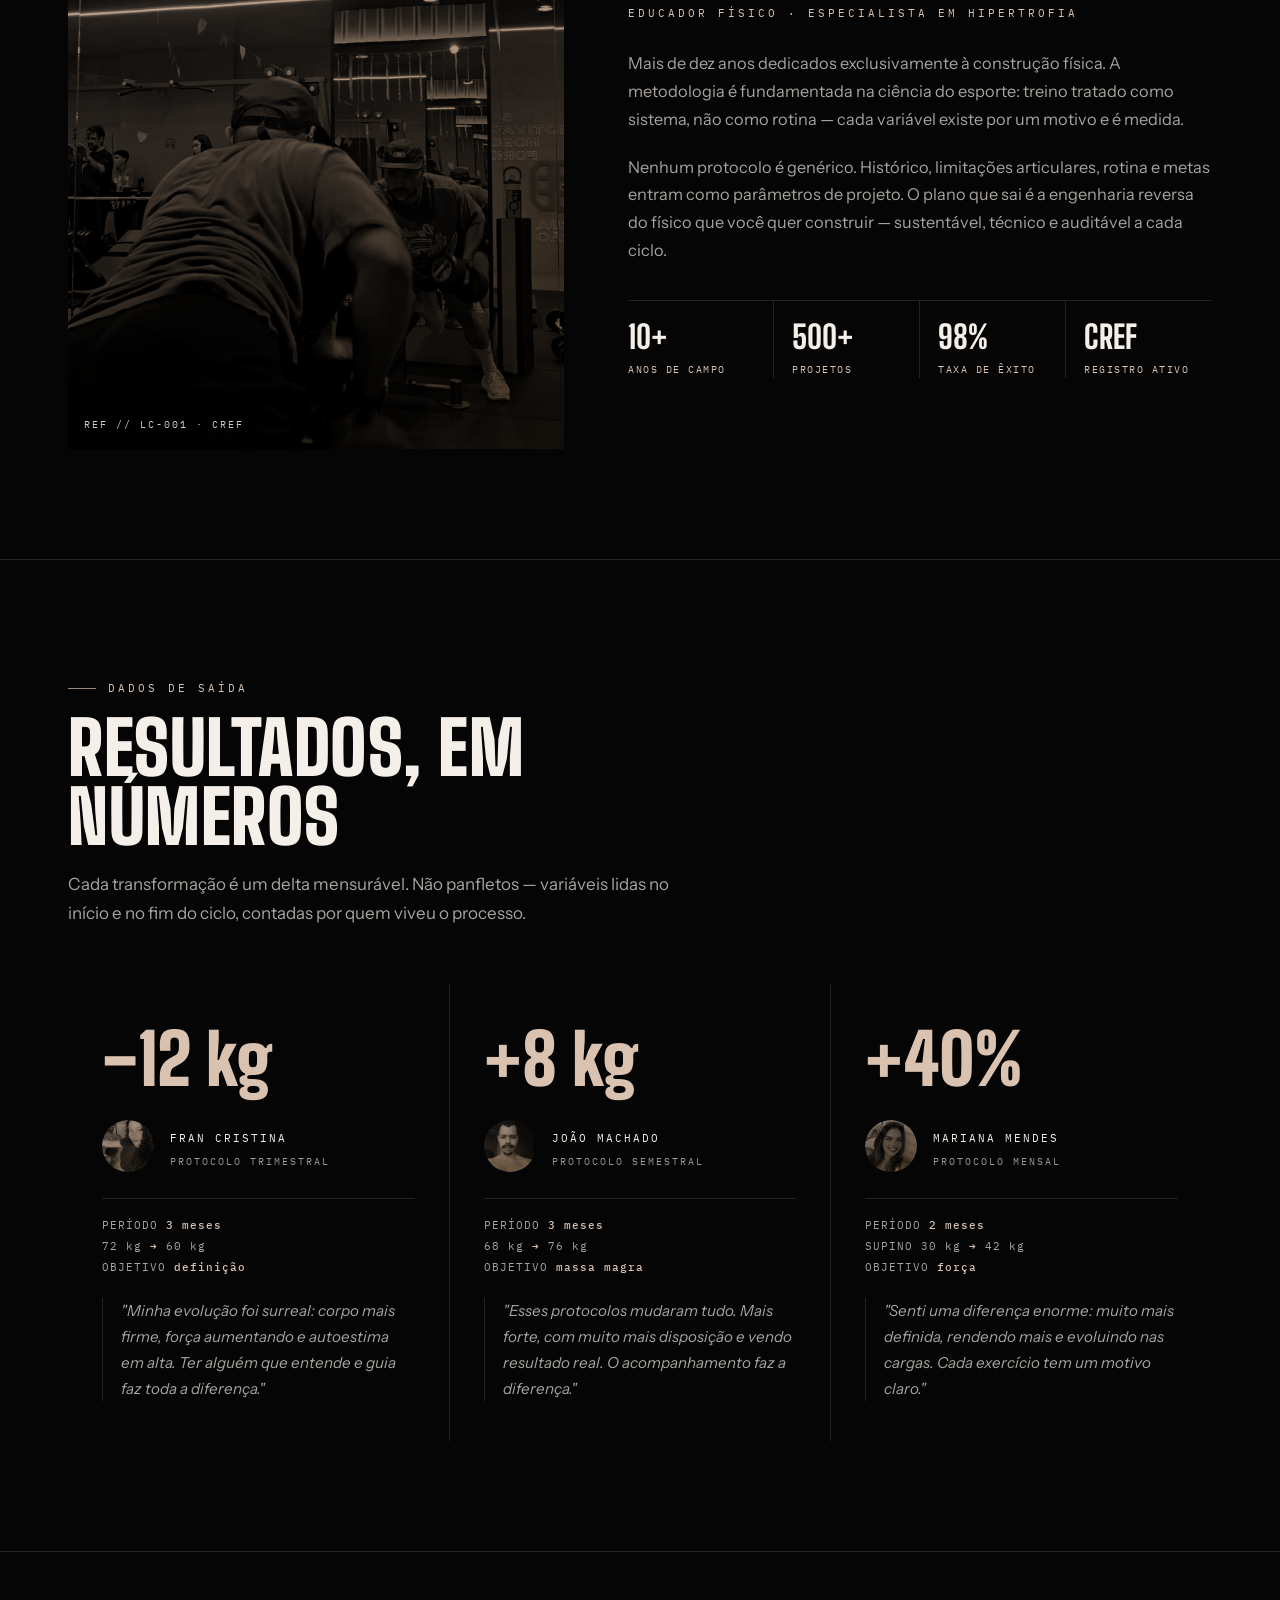
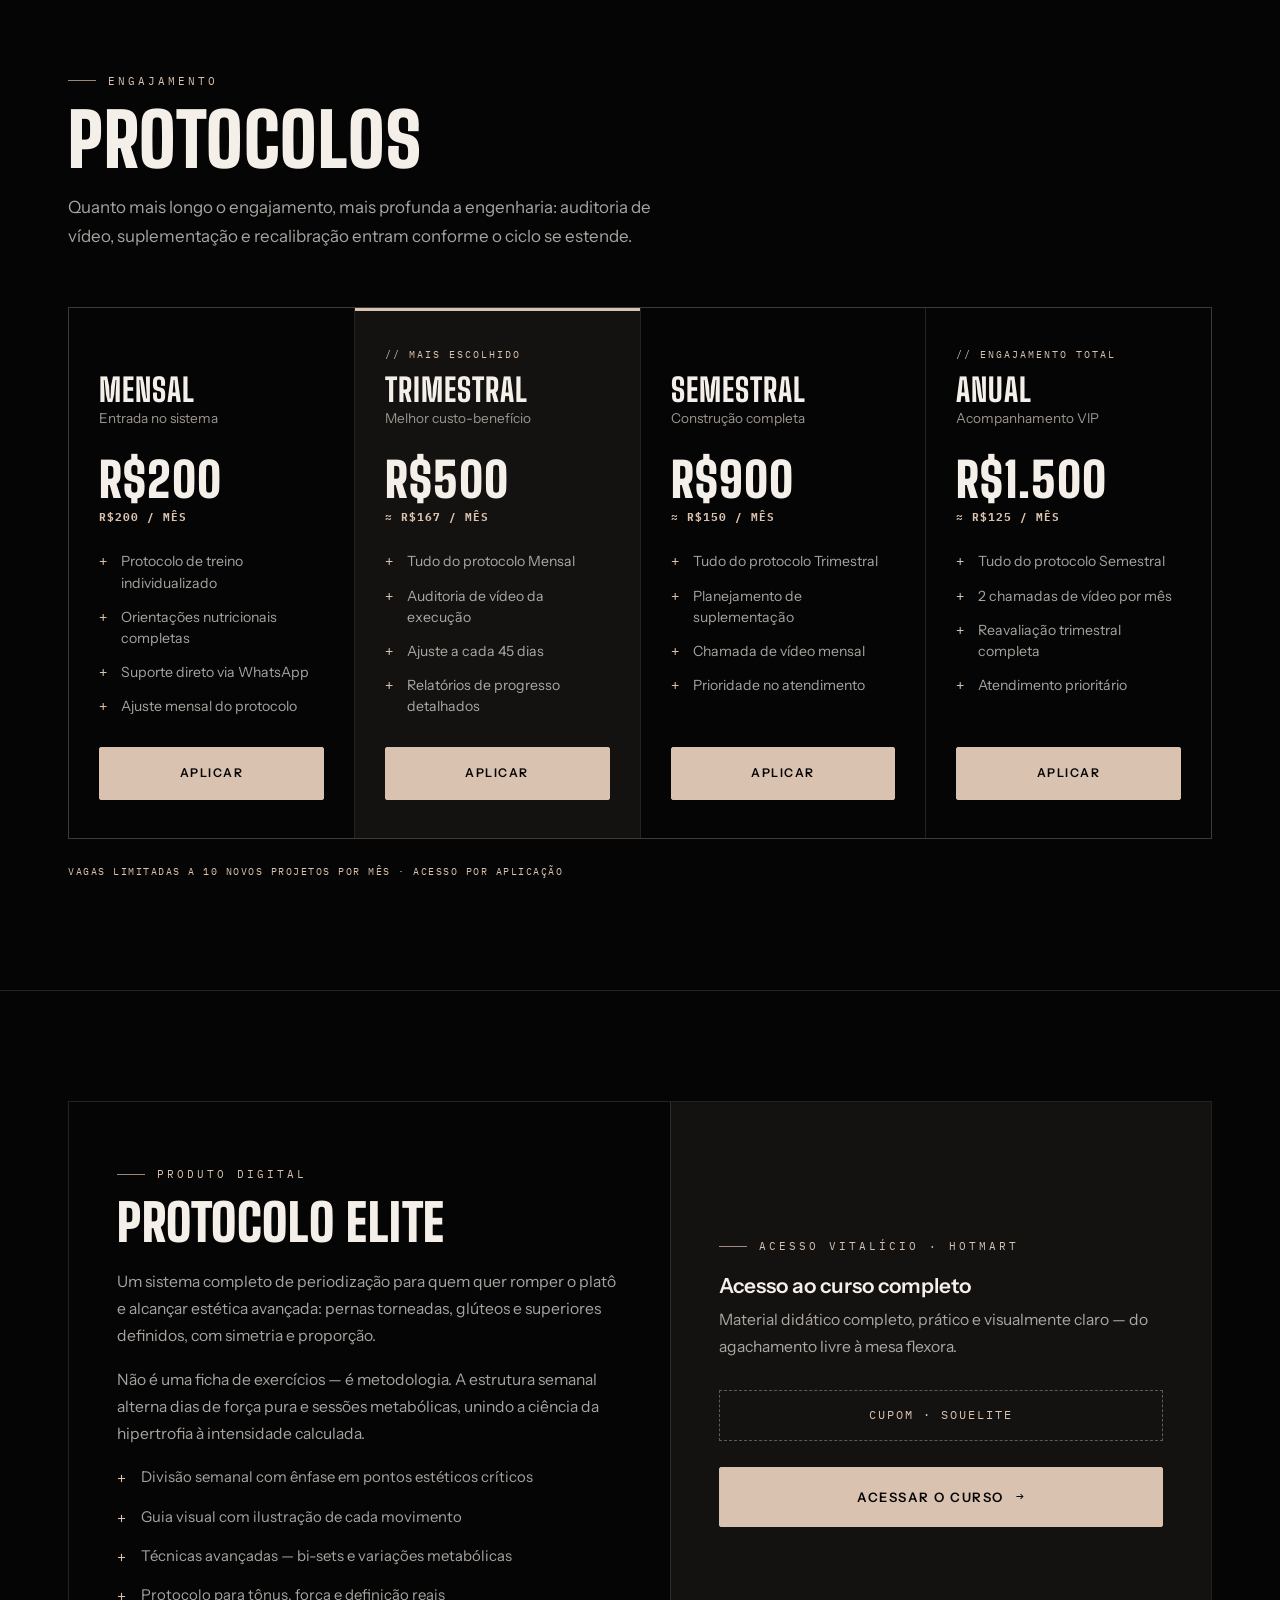
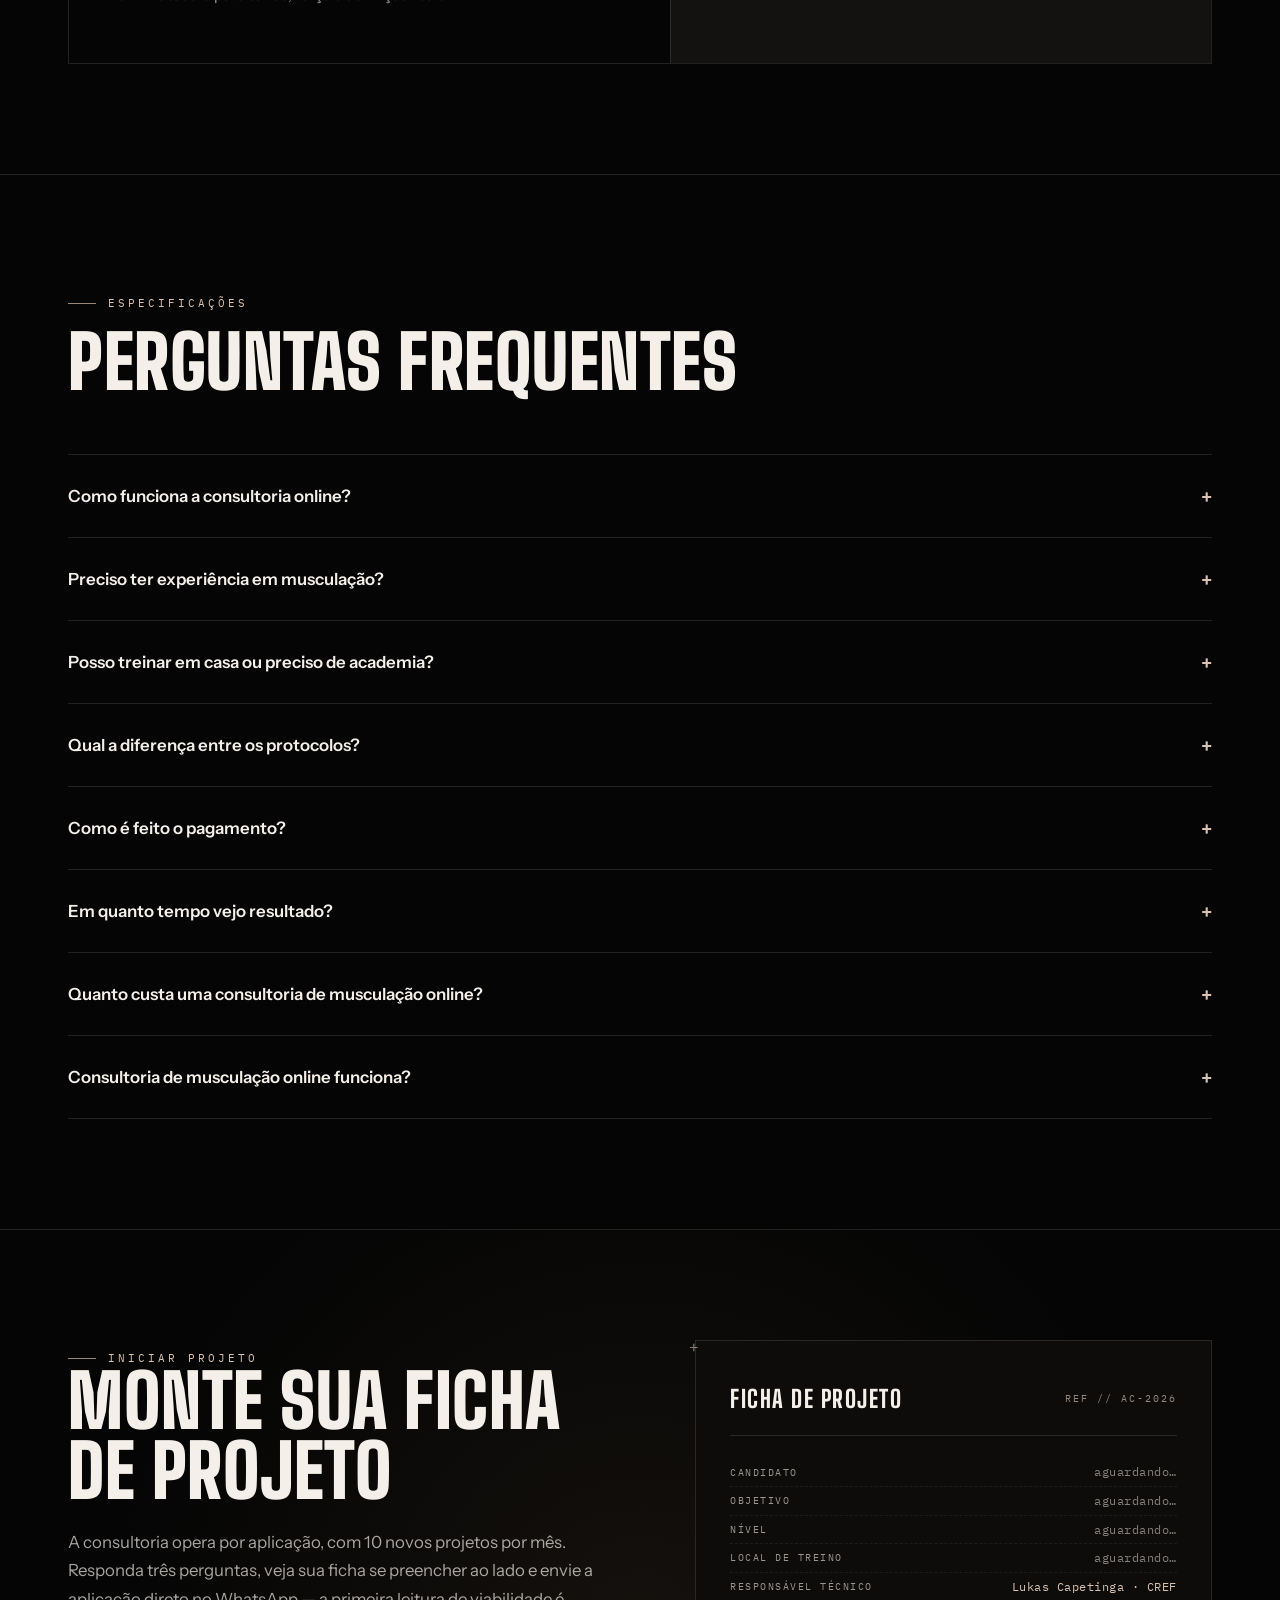
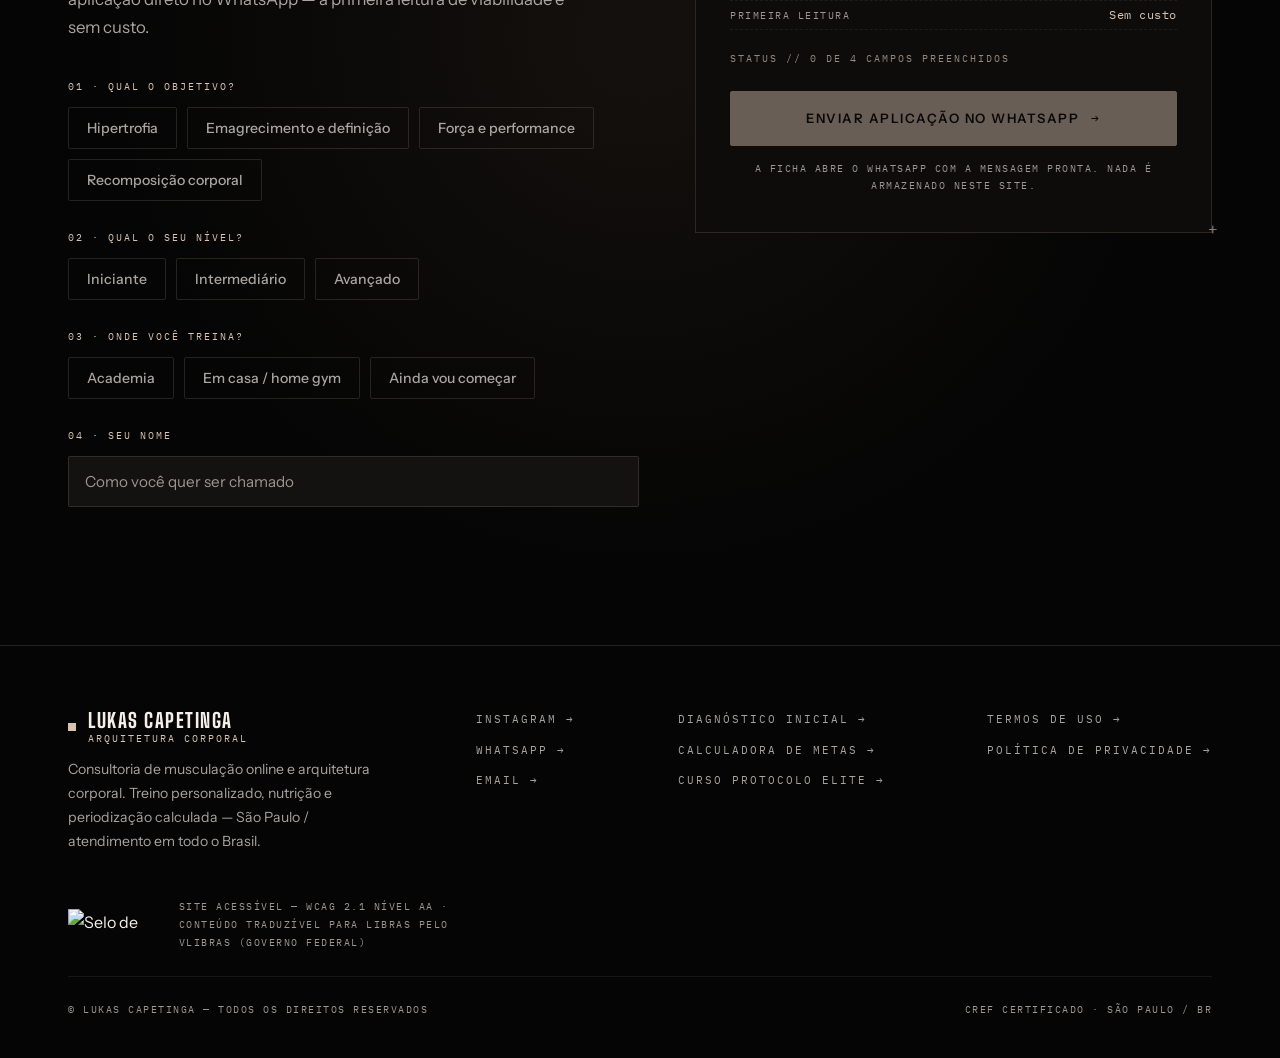
==== commit e862b777: "Refactor code structure for improved readability and maintainability" ====
--- a/index.html
+++ b/index.html
@@ -308,7 +308,7 @@
   .plan li{position:relative;padding-left:22px;font-size:.88rem;line-height:1.5;color:var(--texto)}
   .plan li::before{content:"+";position:absolute;left:0;color:var(--areia);font-family:'IBM Plex Mono'}
   .plan .btn{width:100%;font-size:12px;padding:15px}
-  .plans-note{margin-top:24px;font-family:'IBM Plex Mono';font-size:10px;letter-spacing:1.5px;color:var(--areia);text-transform:uppercase;background:var(--preto);padding:4px 0}
+  .plans-note{margin-top:24px;font-family:'IBM Plex Mono';font-size:10px;letter-spacing:1.5px;color:var(--areia);text-transform:uppercase;background:var(--preto)}
 
   /* ---------- Elite ---------- */
   .elite{display:grid;grid-template-columns:1fr 0.9fr;border:1px solid var(--linha)}
@@ -992,7 +992,9 @@
         <a class="btn" href="#aplicar">Aplicar</a>
       </div>
     </div>
-    <p class="plans-note reveal">Vagas limitadas a 10 novos projetos por mês · acesso por aplicação</p>
+    <div class="reveal">
+      <p class="plans-note">Vagas limitadas a 10 novos projetos por mês · acesso por aplicação</p>
+    </div>
   </div>
 </section>
 
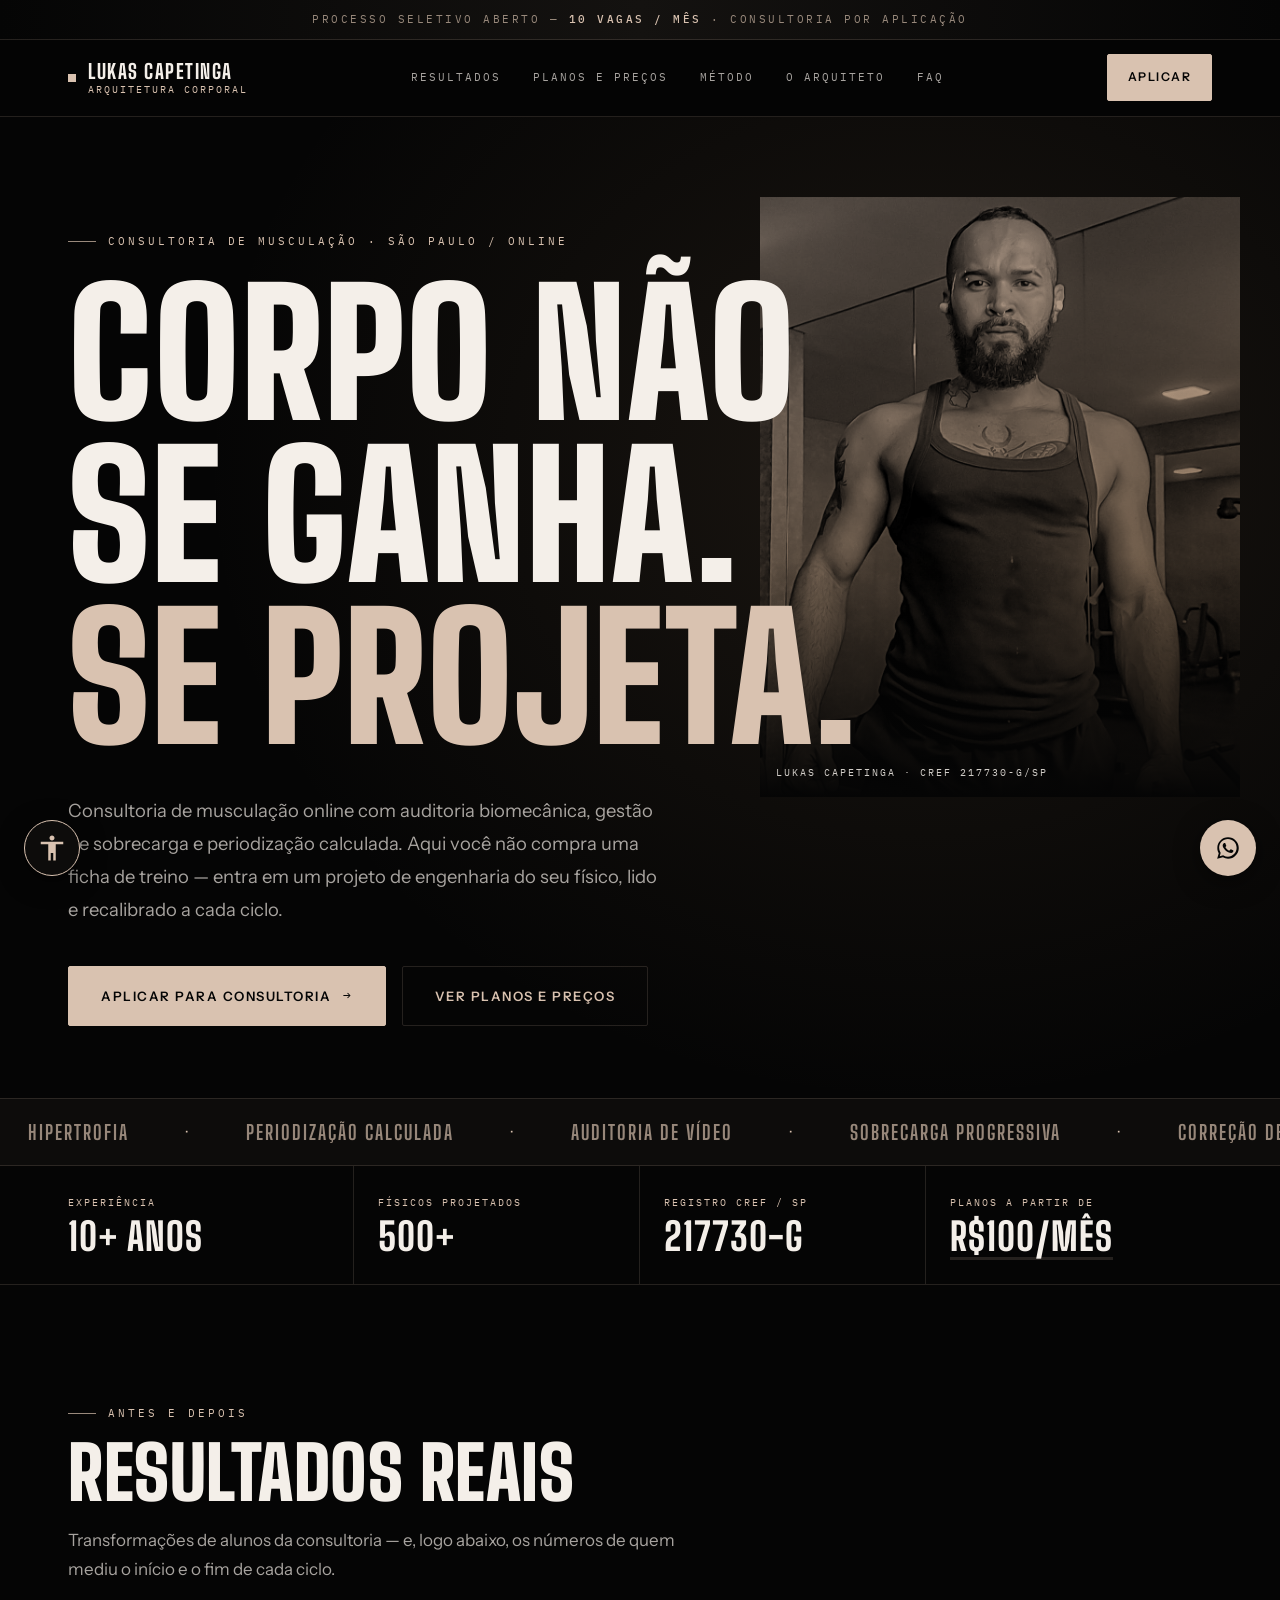
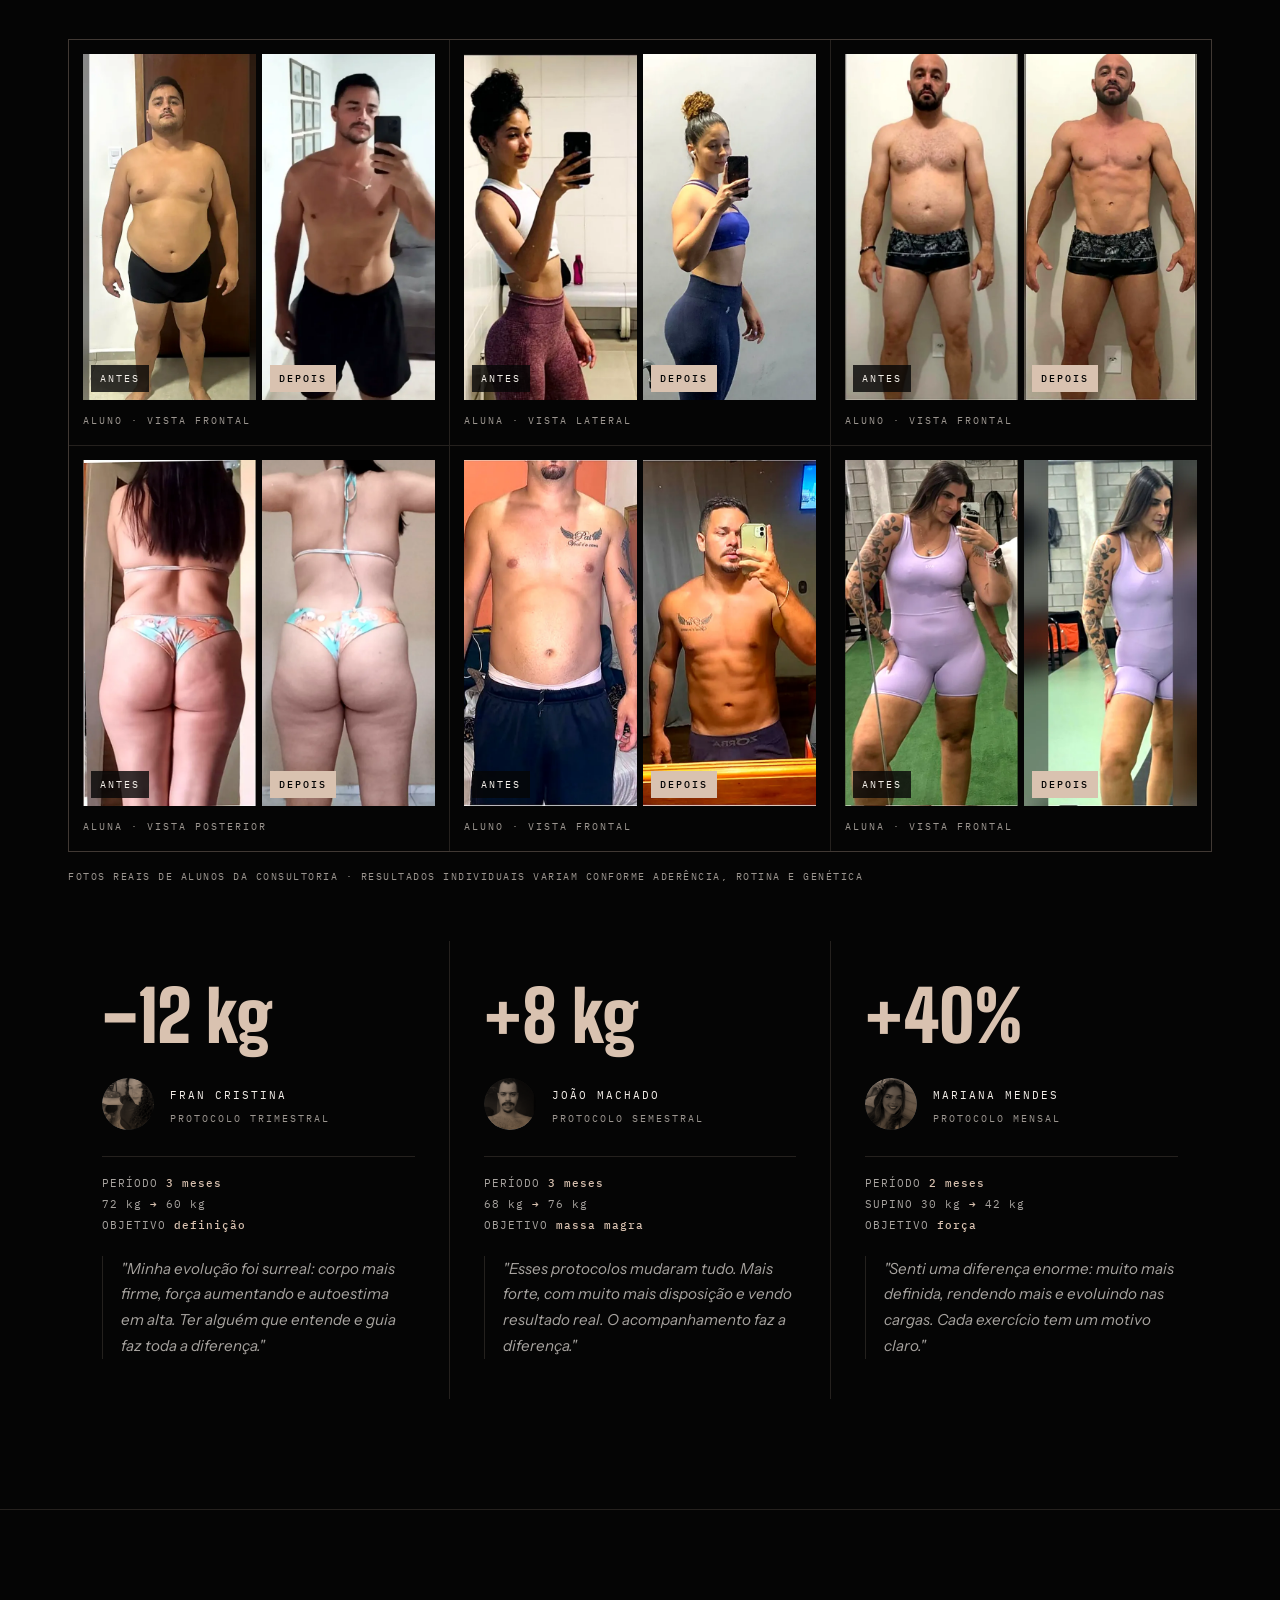
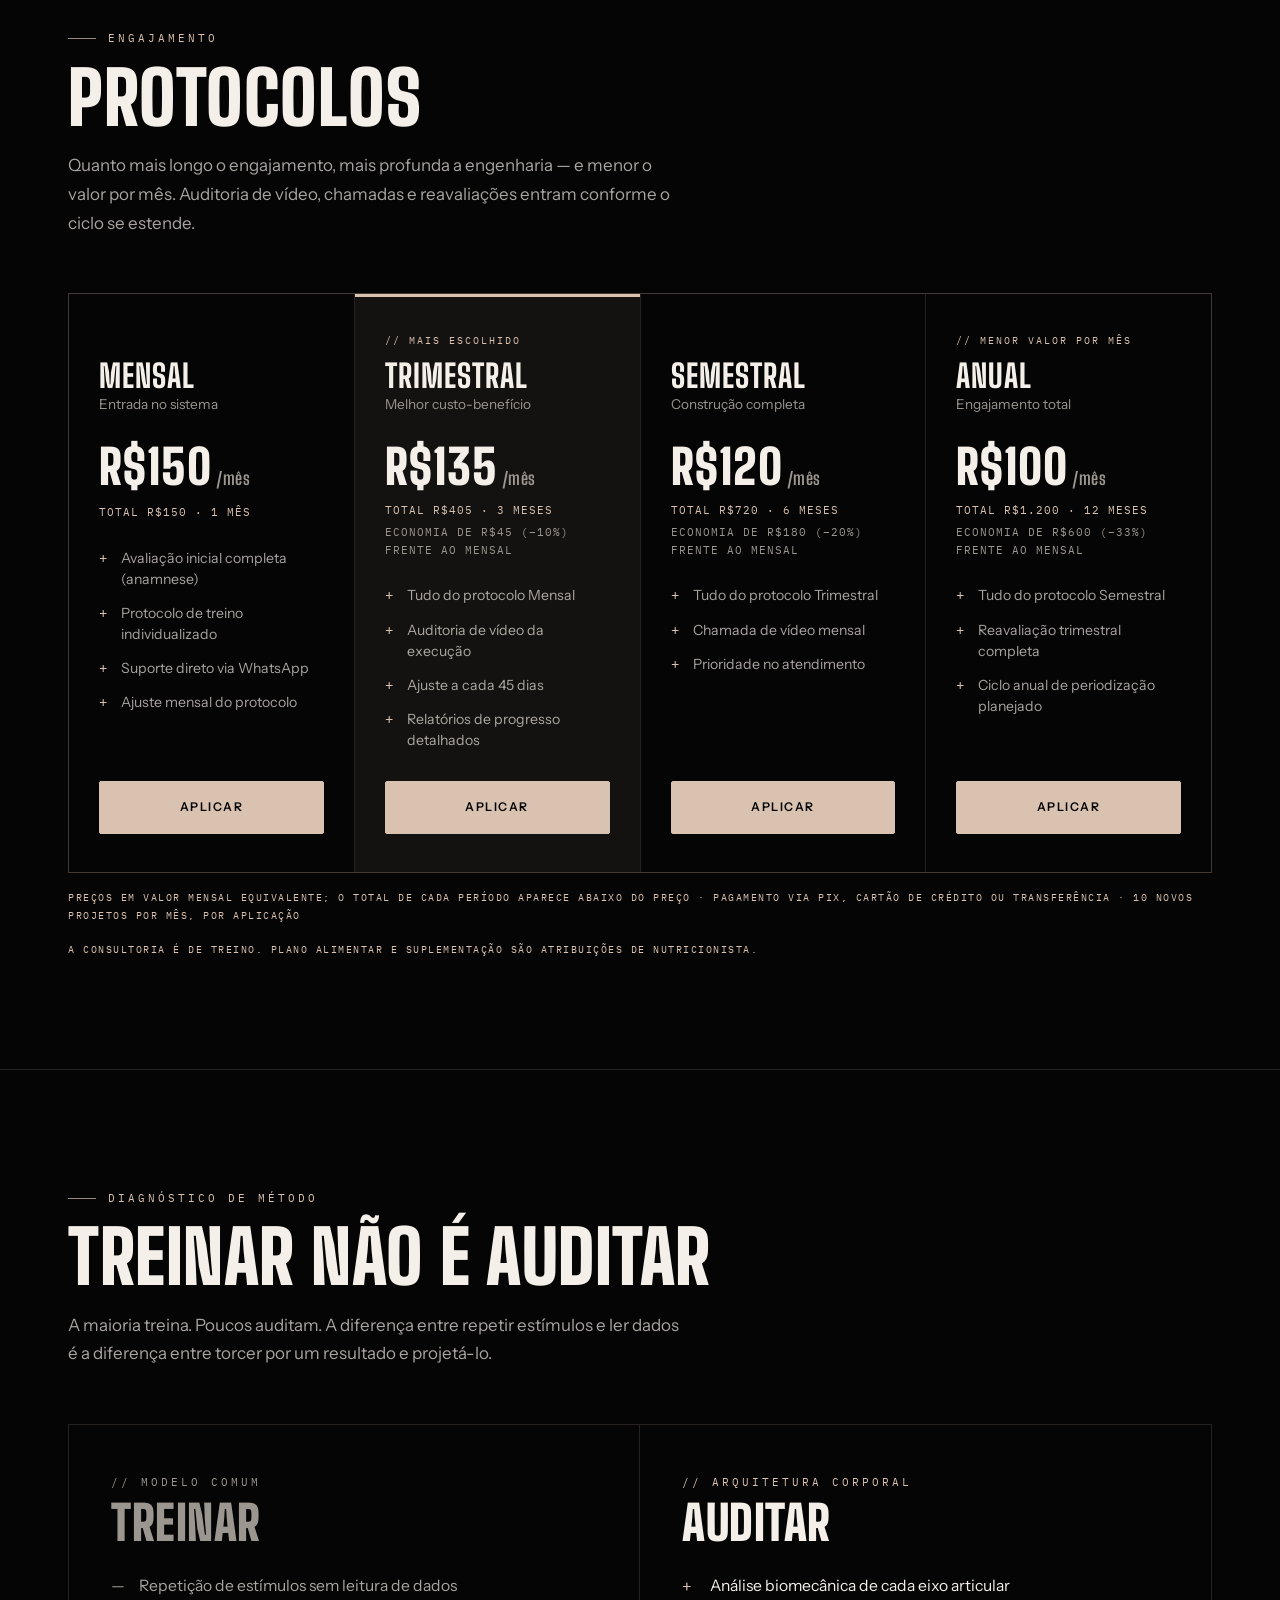
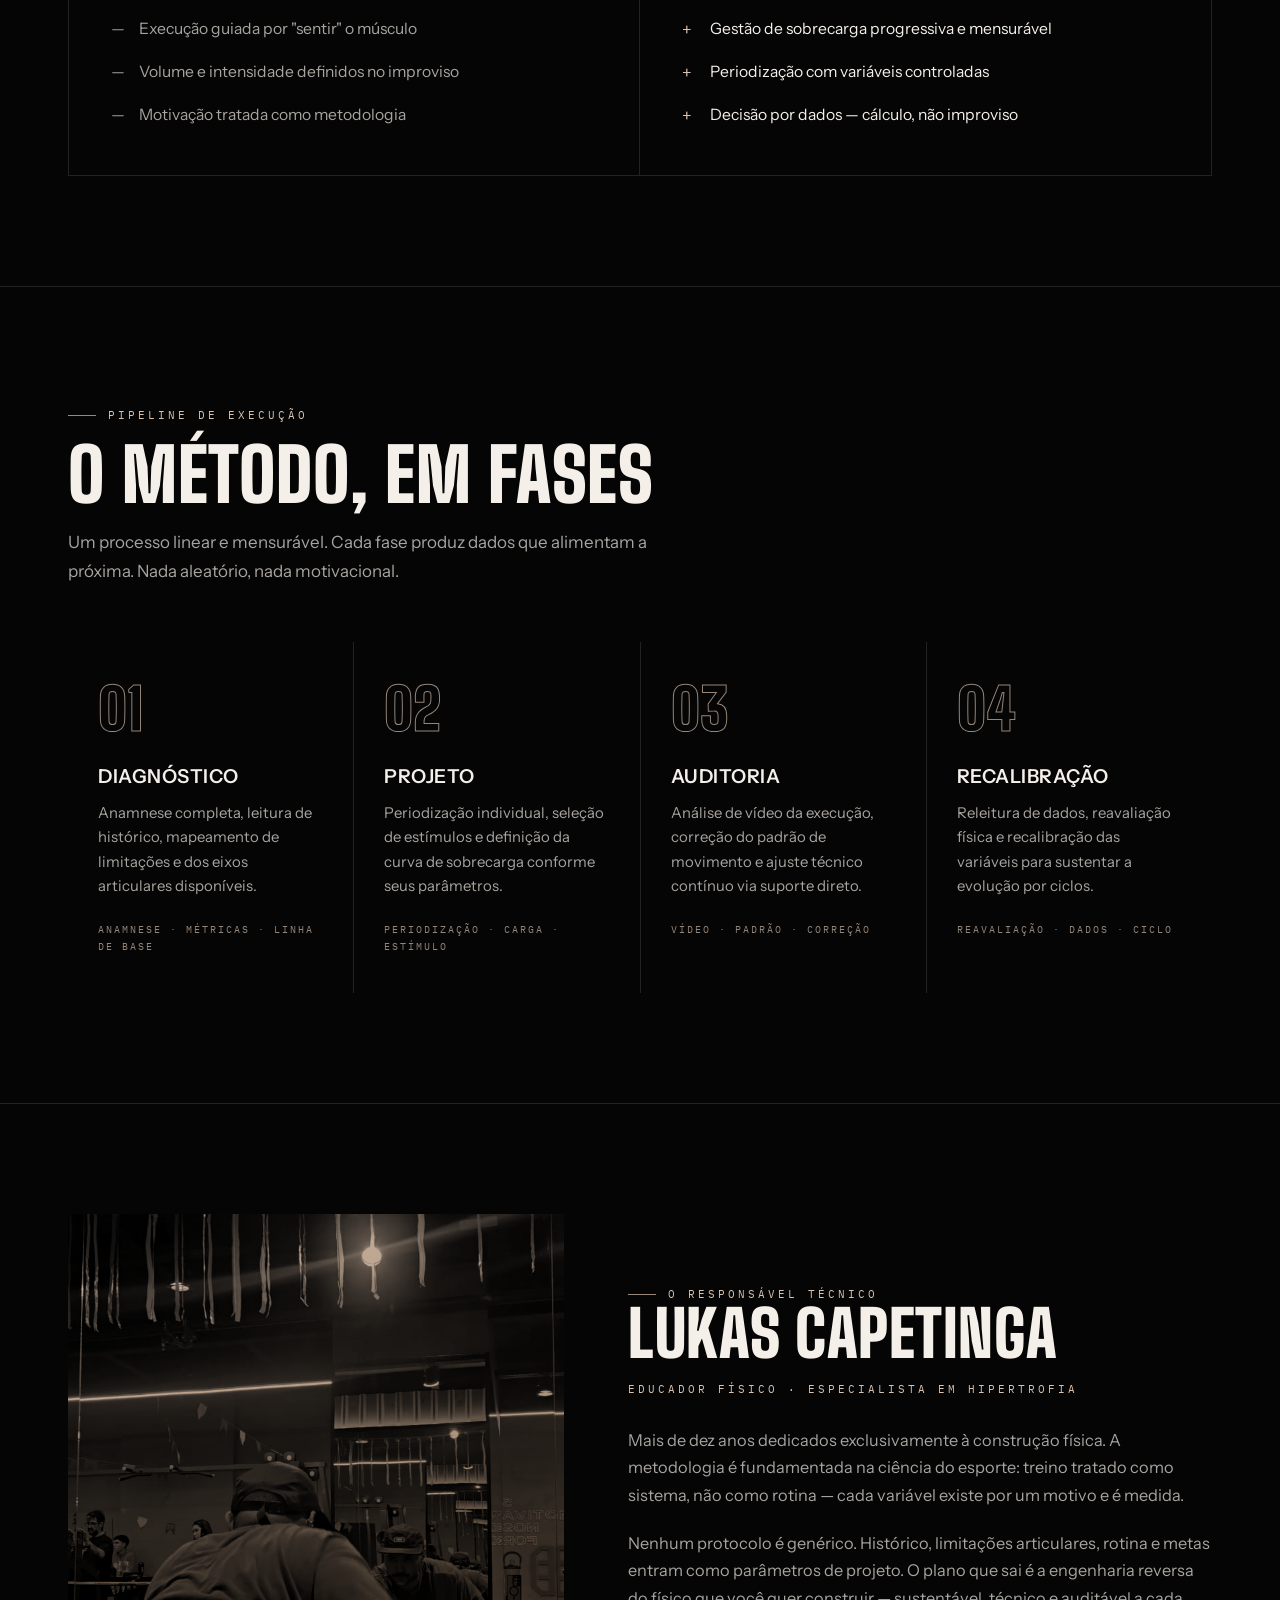
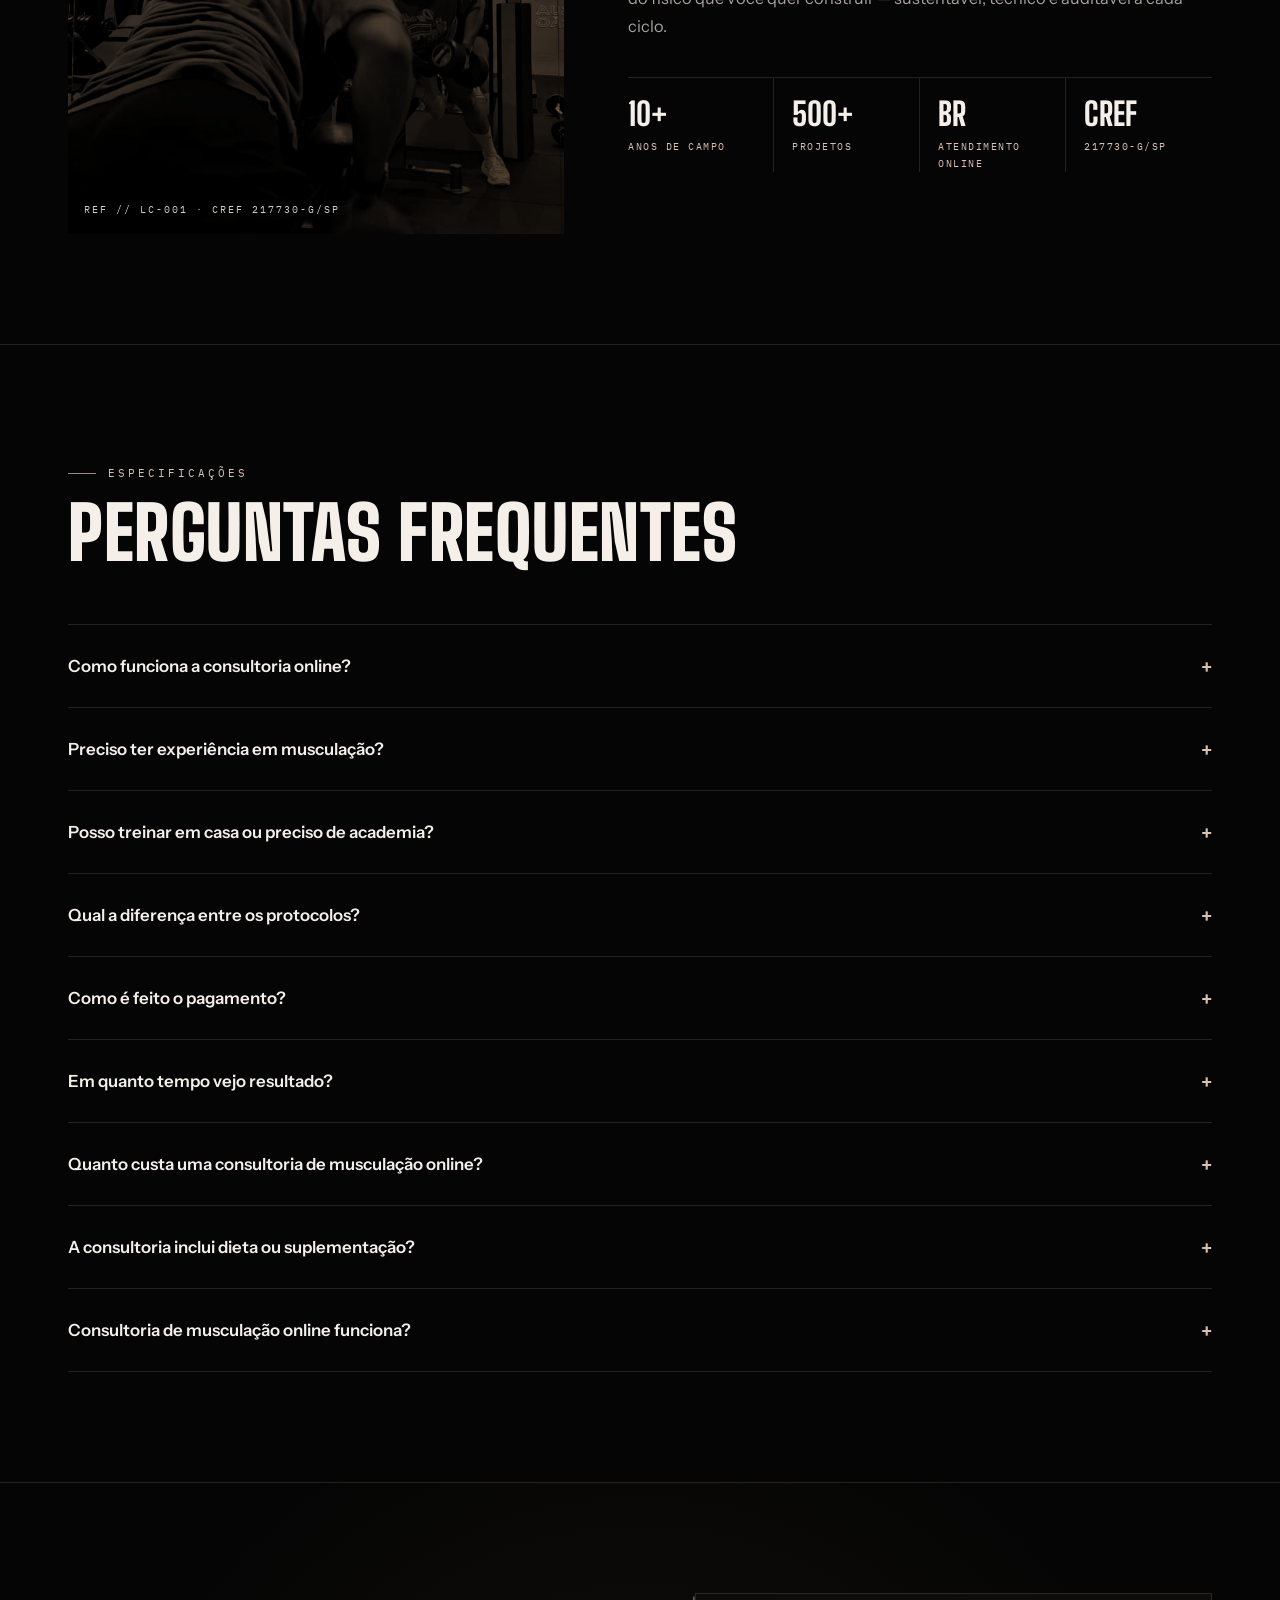
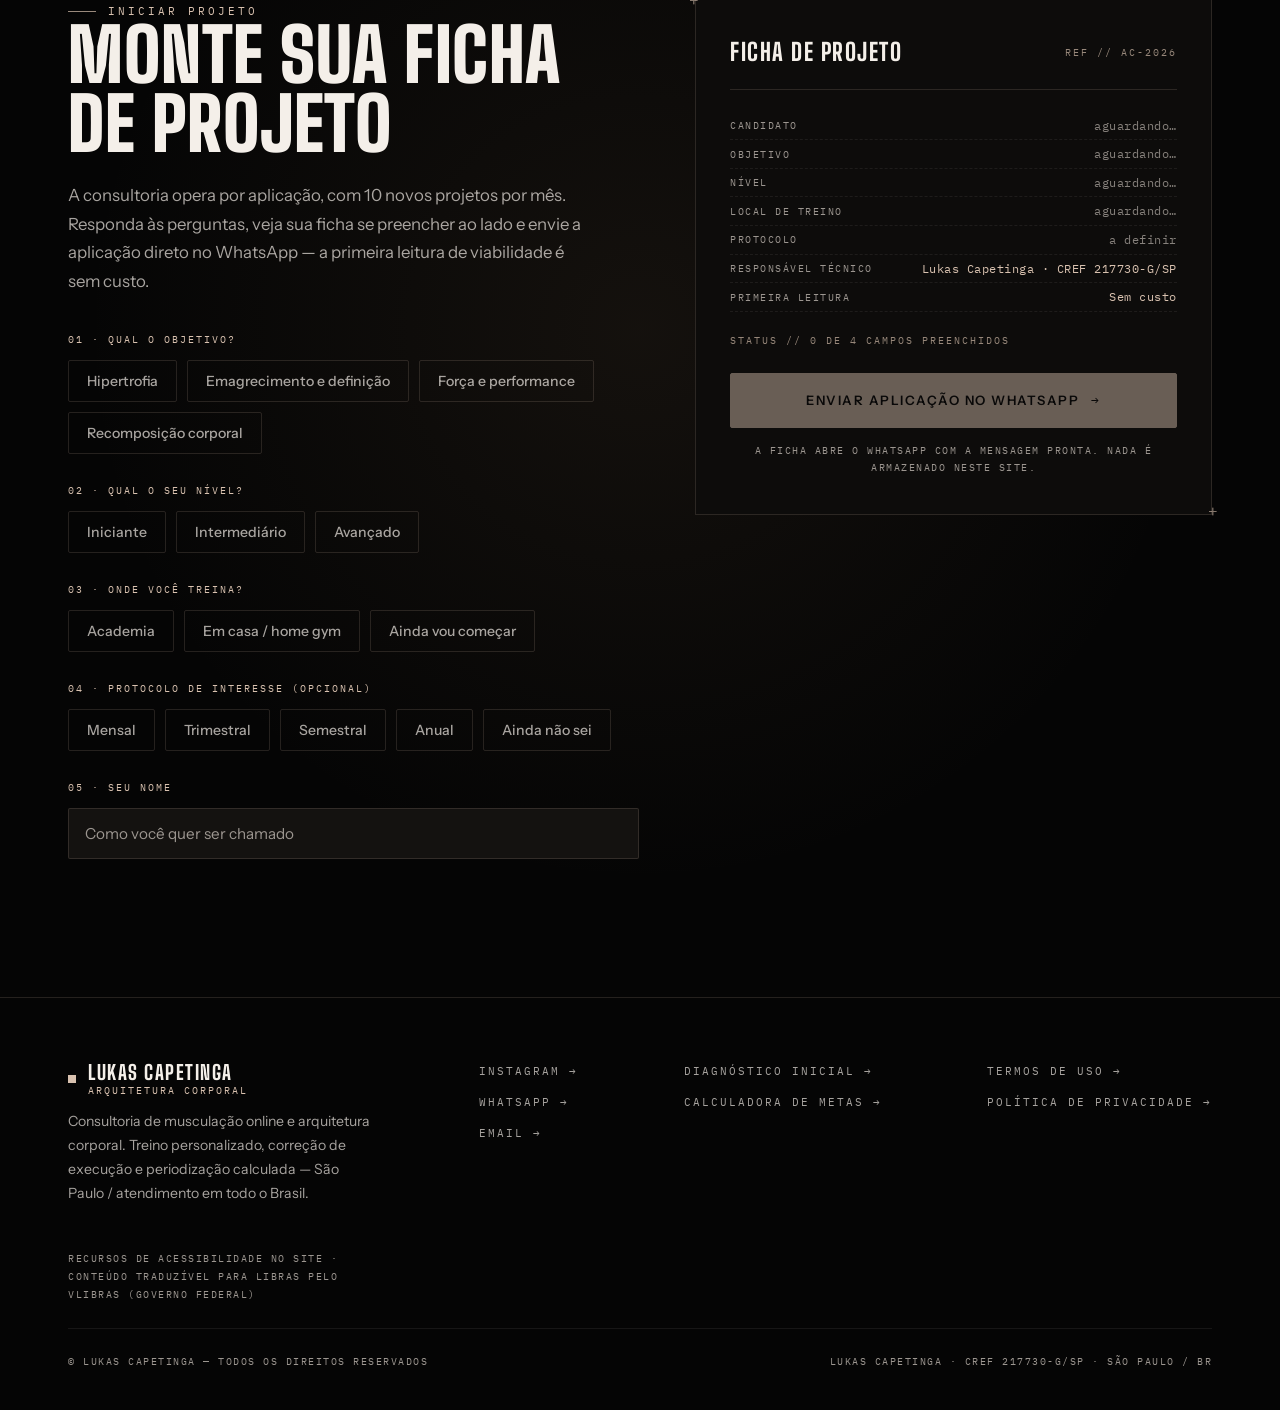
==== commit 27af8fdd: "Atualiza landing: preços, CREF, transformações e Black Friday - novos preços com escada de desconto:" ====
--- a/index.html
+++ b/index.html
@@ -3,6 +3,20 @@
 <head>
 <meta charset="UTF-8" />
 <meta name="viewport" content="width=device-width, initial-scale=1.0" />
+
+<!-- Black Friday: ativa o hotsite somente em 27/11/2026, 00:00–23:59 (Brasília, UTC−3, sem horário de verão).
+     Roda antes do CSS para não piscar o layout normal. Pré-visualização: ?bf=preview -->
+<script>
+  (function(){
+    var INICIO=Date.UTC(2026,10,27,3,0,0);   // 27/11/2026 00:00 BRT
+    var FIM=Date.UTC(2026,10,28,3,0,0);      // 28/11/2026 00:00 BRT
+    var preview=/[?&]bf=preview(&|$)/.test(location.search);
+    function noPeriodo(t){return t>=INICIO&&t<FIM;}
+    window.BF={inicio:INICIO,fim:FIM,preview:preview,
+      ativo:function(){return preview||noPeriodo(Date.now());}};
+    if(window.BF.ativo())document.documentElement.classList.add('bf');
+  })();
+</script>
 
 <!-- Microsoft Clarity -->
 <script type="text/javascript">
@@ -15,7 +29,7 @@
 
 <!-- Primary Meta -->
 <title>Consultoria de Musculação Online | Lukas Capetinga · Arquitetura Corporal</title>
-<meta name="description" content="Consultoria de musculação online com Lukas Capetinga (CREF · São Paulo): treino personalizado, nutrição e periodização calculada. 500+ alunos. 10 vagas/mês — aplique agora." />
+<meta name="description" content="Consultoria de musculação online com Lukas Capetinga (CREF 217730-G/SP): treino personalizado, correção de execução por vídeo e periodização calculada. A partir de R$100/mês. 10 vagas/mês — aplique agora." />
 <meta name="keywords" content="consultoria de musculação online, treino personalizado online, consultoria fitness, hipertrofia, periodização de treino, personal trainer online, emagrecimento, Lukas Capetinga, personal online São Paulo, arquitetura corporal" />
 <meta name="author" content="Lukas Capetinga" />
 <meta name="robots" content="index, follow, max-image-preview:large, max-snippet:-1, max-video-preview:-1" />
@@ -37,18 +51,18 @@
 <meta property="og:site_name" content="Lukas Capetinga — Arquitetura Corporal" />
 <meta property="og:url" content="https://lukascapetinga.com.br/" />
 <meta property="og:title" content="Consultoria de Musculação Online | Lukas Capetinga · Arquitetura Corporal" />
-<meta property="og:description" content="Corpo não se ganha. Se projeta. Treino personalizado, nutrição e periodização calculada com Lukas Capetinga (CREF · São Paulo). 10 vagas por mês." />
-<meta property="og:image" content="https://lukascapetinga.com.br/images/lukas/Lucas1.jpeg" />
-<meta property="og:image:width" content="1209" />
-<meta property="og:image:height" content="1209" />
+<meta property="og:description" content="Corpo não se ganha. Se projeta. Treino personalizado, correção de execução por vídeo e periodização calculada com Lukas Capetinga (CREF 217730-G/SP). 10 vagas por mês." />
+<meta property="og:image" content="https://lukascapetinga.com.br/images/lukas/Lucas.jpeg" />
+<meta property="og:image:width" content="1285" />
+<meta property="og:image:height" content="1286" />
 <meta property="og:image:type" content="image/jpeg" />
 <meta property="og:image:alt" content="Lukas Capetinga, educador físico e especialista em hipertrofia" />
 
 <!-- Twitter -->
 <meta name="twitter:card" content="summary_large_image" />
 <meta name="twitter:title" content="Consultoria de Musculação Online | Lukas Capetinga · Arquitetura Corporal" />
-<meta name="twitter:description" content="Corpo não se ganha. Se projeta. Treino personalizado, nutrição e periodização calculada com Lukas Capetinga (CREF · São Paulo). 10 vagas por mês." />
-<meta name="twitter:image" content="https://lukascapetinga.com.br/images/lukas/Lucas1.jpeg" />
+<meta name="twitter:description" content="Corpo não se ganha. Se projeta. Treino personalizado, correção de execução por vídeo e periodização calculada com Lukas Capetinga (CREF 217730-G/SP). 10 vagas por mês." />
+<meta name="twitter:image" content="https://lukascapetinga.com.br/images/lukas/Lucas.jpeg" />
 
 <link rel="preload" as="image" href="images/lukas/Lucas.jpeg" fetchpriority="high">
 <link rel="preconnect" href="https://fonts.googleapis.com">
@@ -237,6 +251,8 @@
   .spec:last-child{border-right:none}
   .spec .k{font-family:'IBM Plex Mono';font-size:10px;letter-spacing:2px;color:var(--areia);text-transform:uppercase}
   .spec .v{font-family:'Big Shoulders Display';font-weight:800;font-size:2.4rem;letter-spacing:1px;margin-top:6px;text-transform:uppercase;line-height:1}
+  .spec .v a{text-decoration:underline;text-decoration-color:var(--linha);text-underline-offset:6px;transition:color .2s}
+  .spec .v a:hover,.spec .v a:focus-visible{color:var(--areia);text-decoration-color:var(--areia)}
 
   /* ---------- Treinar x Auditar ---------- */
   .versus{display:grid;grid-template-columns:1fr 1fr;border:1px solid var(--linha)}
@@ -295,6 +311,22 @@
   .rcard .data strong{color:var(--areia);font-weight:500}
   .rcard blockquote{font-size:.95rem;line-height:1.7;color:var(--texto);font-style:italic;border-left:1px solid var(--linha);padding-left:18px;margin-top:auto}
 
+  /* ---------- Transformações (antes e depois) ---------- */
+  .tf{display:grid;grid-template-columns:repeat(3,1fr);gap:1px;background:var(--linha);border:1px solid var(--linha)}
+  .tf:focus-visible{outline:2px solid var(--areia);outline-offset:4px}
+  .tf-card{background:var(--preto);padding:14px 14px 16px;margin:0}
+  .tf-pair{display:grid;grid-template-columns:1fr 1fr;gap:6px}
+  .tf-img{position:relative;aspect-ratio:1/2;overflow:hidden;background:var(--carvao)}
+  .tf-img img{width:100%;height:100%;object-fit:cover;display:block}
+  .tf-tag{
+    position:absolute;left:8px;bottom:8px;
+    font-family:'IBM Plex Mono',monospace;font-size:10px;letter-spacing:2px;text-transform:uppercase;
+    background:rgba(5,5,5,.8);color:var(--osso);padding:5px 9px;
+  }
+  .tf-img.depois .tf-tag{background:var(--areia);color:var(--preto);font-weight:500}
+  .tf-card figcaption{font-family:'IBM Plex Mono',monospace;font-size:10px;letter-spacing:2px;text-transform:uppercase;color:var(--texto-2);margin-top:12px}
+  .tf-note{font-family:'IBM Plex Mono',monospace;font-size:10px;letter-spacing:1.5px;text-transform:uppercase;color:var(--texto-2);margin:16px 0 56px}
+
   /* ---------- Protocolos ---------- */
   .plans{display:grid;grid-template-columns:repeat(4,1fr);gap:1px;background:var(--linha);border:1px solid var(--linha)}
   .plan{background:var(--preto);padding:38px 30px;display:flex;flex-direction:column;position:relative}
@@ -303,25 +335,17 @@
   .plan h3{font-family:'Big Shoulders Display';font-weight:800;font-size:2rem;text-transform:uppercase;letter-spacing:1px;margin:12px 0 2px}
   .plan .sub{font-size:.85rem;color:var(--texto-2)}
   .plan .price{margin:26px 0 2px;font-family:'Big Shoulders Display';font-weight:900;font-size:3rem;letter-spacing:1px;line-height:1}
-  .plan .price-eq{font-family:'IBM Plex Mono';font-size:.7rem;letter-spacing:1px;color:var(--areia);display:block;margin-top:8px;text-transform:uppercase}
+  .plan .price small{font-size:1.1rem;font-weight:700;color:var(--texto-2);margin-left:4px;letter-spacing:.5px}
+  .plan .price-eq{font-family:'IBM Plex Mono';font-size:.7rem;letter-spacing:1px;color:var(--areia);display:block;margin-top:10px;text-transform:uppercase}
+  .plan .price-eq s{color:var(--texto-2);margin-left:6px}
+  .plan .price-save{font-family:'IBM Plex Mono';font-size:.66rem;letter-spacing:1px;color:var(--texto-2);display:block;margin-top:4px;text-transform:uppercase}
+  .plan .price-old{font-family:'IBM Plex Mono';font-size:.8rem;letter-spacing:1px;color:var(--texto-2);display:block;margin-top:26px}
+  .plan .price-old + .price{margin-top:4px}
   .plan ul{list-style:none;margin:26px 0 30px;display:flex;flex-direction:column;gap:13px;flex:1}
   .plan li{position:relative;padding-left:22px;font-size:.88rem;line-height:1.5;color:var(--texto)}
   .plan li::before{content:"+";position:absolute;left:0;color:var(--areia);font-family:'IBM Plex Mono'}
   .plan .btn{width:100%;font-size:12px;padding:15px}
-  .plans-note{margin-top:24px;font-family:'IBM Plex Mono';font-size:10px;letter-spacing:1.5px;color:var(--areia);text-transform:uppercase;background:var(--preto)}
-
-  /* ---------- Elite ---------- */
-  .elite{display:grid;grid-template-columns:1fr 0.9fr;border:1px solid var(--linha)}
-  .elite .l{padding:54px 48px}
-  .elite .r{padding:54px 48px;border-left:1px solid var(--linha);background:var(--grafite);display:flex;flex-direction:column;justify-content:center}
-  .elite h3{font-size:clamp(2.2rem,4vw,3.2rem);margin:16px 0 22px}
-  .elite p{font-size:.98rem;margin-bottom:18px}
-  .elite ul{list-style:none;display:flex;flex-direction:column;gap:14px;margin-top:8px}
-  .elite li{position:relative;padding-left:24px;font-size:.93rem;color:var(--texto)}
-  .elite li::before{content:"+";position:absolute;left:0;color:var(--areia);font-family:'IBM Plex Mono'}
-  .elite .coupon{font-family:'IBM Plex Mono';font-size:12px;letter-spacing:2px;color:var(--areia);border:1px dashed rgba(217,194,176,.4);padding:14px 18px;text-align:center;margin:6px 0 26px;text-transform:uppercase}
-  .elite .r h4{font-size:1.3rem;margin:16px 0 8px}
-  .elite .r p{margin-bottom:24px}
+  .plans-note{margin-top:16px;line-height:1.8;font-family:'IBM Plex Mono';font-size:10px;letter-spacing:1.5px;color:var(--areia);text-transform:uppercase;background:var(--preto)}
 
   /* ---------- FAQ ---------- */
   .faq{border-top:1px solid var(--linha)}
@@ -392,8 +416,6 @@
   .foot-links a{font-family:'IBM Plex Mono';font-size:11px;letter-spacing:2px;text-transform:uppercase;color:var(--texto);transition:color .2s}
   .foot-links a:hover,.foot-links a:focus-visible{color:var(--areia);text-decoration:underline;text-underline-offset:5px}
   .foot-selos{display:flex;align-items:center;gap:20px;flex-wrap:wrap;margin-top:44px}
-  .foot-selos img{display:block;height:32px;width:auto}
-  .foot-selos a{display:inline-flex;border-radius:2px}
   .selo-txt{font-family:'IBM Plex Mono';font-size:10px;letter-spacing:1.5px;color:var(--texto-2);text-transform:uppercase;max-width:52ch;line-height:1.8}
   .foot-bottom{margin-top:24px;padding-top:24px;border-top:1px solid var(--linha-suave);display:flex;justify-content:space-between;flex-wrap:wrap;gap:12px;
     font-family:'IBM Plex Mono';font-size:10px;letter-spacing:1.5px;color:var(--texto-2);text-transform:uppercase}
@@ -461,6 +483,65 @@
   html.a11y-parado *,html.a11y-parado *::before,html.a11y-parado *::after{animation:none !important;transition:none !important}
   html.a11y-parado .reveal{opacity:1;transform:none}
 
+  /* ---------- Black Friday (hotsite, ativo via html.bf) ---------- */
+  html:not(.bf) .bf-only{display:none !important}
+  html.bf .bf-hide{display:none !important}
+
+  .strip-bf{display:block;background:var(--areia);color:var(--preto);border-bottom:none;font-weight:500}
+  .strip-bf strong{color:var(--preto);font-weight:700}
+  .strip-bf:hover{text-decoration:underline;text-underline-offset:4px}
+
+  .bf-hero{position:relative;overflow:hidden;background:var(--preto);border-bottom:1px solid var(--linha)}
+  .bf-hero::before{
+    content:"";position:absolute;inset:0;pointer-events:none;
+    background:
+      radial-gradient(ellipse at 15% 20%,rgba(217,194,176,0.16) 0%,transparent 50%),
+      radial-gradient(ellipse at 90% 90%,rgba(156,122,88,0.18) 0%,transparent 55%);
+  }
+  .bf-tape{
+    position:relative;z-index:1;background:var(--areia);color:var(--preto);
+    transform:rotate(-1.6deg);margin:34px -20px 0;padding:12px 0;
+    overflow:hidden;white-space:nowrap;box-shadow:0 10px 30px rgba(0,0,0,.6);
+  }
+  .bf-tape-track{display:inline-block;animation:marq 22s linear infinite}
+  .bf-tape span{font-family:'Big Shoulders Display',sans-serif;font-weight:900;text-transform:uppercase;font-size:1.35rem;letter-spacing:3px;margin:0 22px}
+  .bf-tape span::after{content:"■";font-size:.6rem;vertical-align:middle;margin-left:44px}
+  .bf-grid{position:relative;z-index:1;display:grid;grid-template-columns:1fr 1.05fr;gap:56px;align-items:center;padding:70px 28px 90px}
+  .bf-title{font-size:clamp(4.6rem,12vw,10rem);line-height:.84;margin:18px 0 0}
+  .bf-title .o{display:block;color:transparent;-webkit-text-stroke:2px var(--areia)}
+  .bf-title .f{display:block;color:var(--osso)}
+  .bf-off{
+    font-family:'Big Shoulders Display',sans-serif;font-weight:900;font-size:clamp(3.4rem,7vw,5.4rem);
+    color:var(--areia);line-height:1;margin-top:20px;display:flex;align-items:flex-end;gap:16px;flex-wrap:wrap;
+  }
+  .bf-off small{font-family:'IBM Plex Mono',monospace;font-weight:400;font-size:.78rem;letter-spacing:2px;text-transform:uppercase;color:var(--osso);max-width:24ch;line-height:1.6;padding-bottom:8px}
+  .bf-lede{max-width:46ch;margin:22px 0 30px;font-size:1.04rem}
+  .bf-clock{display:flex;gap:10px;align-items:stretch}
+  .bf-clock .u{border:1px solid var(--linha);background:var(--carvao);min-width:84px;padding:12px 10px;text-align:center}
+  .bf-clock b{display:block;font-family:'Big Shoulders Display',sans-serif;font-weight:900;font-size:2.8rem;line-height:1;color:var(--osso);font-variant-numeric:tabular-nums}
+  .bf-clock span{font-family:'IBM Plex Mono',monospace;font-size:9px;letter-spacing:2px;text-transform:uppercase;color:var(--areia)}
+  .bf-clock-l{font-family:'IBM Plex Mono',monospace;font-size:10px;letter-spacing:2px;text-transform:uppercase;color:var(--areia-dim);display:block;margin-bottom:10px}
+
+  .bf-offers{display:flex;flex-direction:column;gap:1px;background:var(--linha);border:1px solid var(--linha)}
+  .bf-offer{background:var(--carvao);padding:24px 26px;display:grid;grid-template-columns:1fr auto;gap:6px 20px;align-items:center;transition:background .25s}
+  .bf-offer:hover{background:var(--grafite)}
+  .bf-offer.top{background:var(--grafite);box-shadow:inset 3px 0 0 var(--areia)}
+  .bf-offer h3{font-size:1.9rem;letter-spacing:1px}
+  .bf-offer .tot{font-family:'IBM Plex Mono',monospace;font-size:11px;letter-spacing:1px;color:var(--texto);text-transform:uppercase;grid-column:1}
+  .bf-offer .tot s{color:var(--texto-2);margin-left:6px}
+  .bf-offer .pr{grid-column:2;grid-row:1 / span 2;text-align:right}
+  .bf-offer .pr s{display:block;font-family:'IBM Plex Mono',monospace;font-size:.78rem;color:var(--texto-2)}
+  .bf-offer .pr b{font-family:'Big Shoulders Display',sans-serif;font-weight:900;font-size:2.6rem;line-height:1;color:var(--areia)}
+  .bf-offer .pr small{font-family:'IBM Plex Mono',monospace;font-size:.7rem;color:var(--texto-2);margin-left:2px}
+  .bf-offer .btn{grid-column:1 / -1;margin-top:12px;padding:14px;font-size:12px}
+  .bf-terms{font-family:'IBM Plex Mono',monospace;font-size:10px;letter-spacing:1.2px;color:var(--texto-2);text-transform:uppercase;line-height:1.8;margin-top:16px}
+  .bf-apply-note{border:1px dashed rgba(217,194,176,.45);padding:14px 18px;margin:-12px 0 32px;font-family:'IBM Plex Mono',monospace;font-size:11px;letter-spacing:1.5px;color:var(--areia);text-transform:uppercase;line-height:1.8}
+  html.bf .plan .ptag{color:var(--areia)}
+  .bf-preview-tag{
+    position:fixed;top:12px;right:12px;z-index:120;background:var(--osso);color:var(--preto);
+    font-family:'IBM Plex Mono',monospace;font-size:10px;letter-spacing:2px;text-transform:uppercase;padding:8px 12px;
+  }
+
   /* ---------- Reveal ---------- */
   .reveal{opacity:0;transform:translateY(22px);transition:opacity .8s ease,transform .8s ease}
   .reveal.in{opacity:1;transform:none}
@@ -474,9 +555,9 @@
     .phases{grid-template-columns:1fr 1fr}
     .plans{grid-template-columns:1fr 1fr}
     .results{grid-template-columns:1fr}
-    .elite{grid-template-columns:1fr}
-    .elite .r{border-left:none;border-top:1px solid var(--linha)}
+    .tf{grid-template-columns:1fr 1fr}
     .apply-inner{grid-template-columns:1fr;gap:48px}
+    .bf-grid{grid-template-columns:1fr;gap:44px;padding:56px 28px 72px}
   }
   @media(max-width:680px){
     .band{padding:78px 0}
@@ -491,6 +572,8 @@
     .spec:nth-child(even){border-right:none}
     .spec:nth-child(-n+2){border-bottom:1px solid var(--linha)}
     .phases,.plans{grid-template-columns:1fr}
+    .tf{display:flex;gap:12px;overflow-x:auto;scroll-snap-type:x mandatory;background:none;border:none;padding-bottom:10px;margin:0 -28px;padding-left:28px;padding-right:28px;scroll-padding-left:28px}
+    .tf-card{flex:0 0 84%;scroll-snap-align:start;border:1px solid var(--linha)}
     .creds{grid-template-columns:1fr 1fr}
     .cred{padding:20px 14px 0}
     .cred:nth-child(odd){padding-left:0}
@@ -499,10 +582,13 @@
     .fab{bottom:18px;right:18px}
     .a11y-fab{bottom:18px;left:18px}
     .a11y-panel{bottom:84px;left:18px}
+    .bf-clock .u{min-width:0;flex:1}
+    .bf-clock b{font-size:2.2rem}
+    .bf-offer{padding:20px 18px}
   }
   @media(prefers-reduced-motion:reduce){
     .reveal{opacity:1;transform:none;transition:none}
-    .marquee-track{animation:none}
+    .marquee-track,.bf-tape-track{animation:none}
     html{scroll-behavior:auto}
   }
 
@@ -541,11 +627,11 @@
       "name": "Lukas Capetinga — Arquitetura Corporal",
       "description": "Consultoria de alta performance: auditoria biomecânica, gestão de sobrecarga e periodização calculada. Engenharia aplicada ao físico.",
       "url": "https://lukascapetinga.com.br/",
-      "image": "https://lukascapetinga.com.br/images/lukas/Lucas1.jpeg",
+      "image": "https://lukascapetinga.com.br/images/lukas/Lucas.jpeg",
       "logo": "https://lukascapetinga.com.br/images/logo.png",
       "telephone": "+55-11-94883-4582",
       "email": "contato@lukascapetinga.com.br",
-      "priceRange": "R$200 - R$1.500",
+      "priceRange": "R$150 - R$1.200",
       "areaServed": "Brasil",
       "address": {
         "@type": "PostalAddress",
@@ -561,57 +647,37 @@
           {
             "@type": "Offer",
             "name": "Protocolo Mensal",
-            "description": "Treino individualizado, orientações nutricionais, suporte via WhatsApp e ajuste mensal.",
-            "price": "200",
+            "description": "Avaliação inicial, treino individualizado, suporte via WhatsApp e ajuste mensal. R$150 por mês.",
+            "price": "150",
             "priceCurrency": "BRL",
             "url": "https://lukascapetinga.com.br/#protocolos"
           },
           {
             "@type": "Offer",
             "name": "Protocolo Trimestral",
-            "description": "Tudo do Mensal, com auditoria de vídeo da execução, ajuste a cada 45 dias e relatórios de progresso.",
-            "price": "500",
+            "description": "Tudo do Mensal, com auditoria de vídeo da execução, ajuste a cada 45 dias e relatórios de progresso. R$405 por 3 meses (R$135 por mês).",
+            "price": "405",
             "priceCurrency": "BRL",
             "url": "https://lukascapetinga.com.br/#protocolos"
           },
           {
             "@type": "Offer",
             "name": "Protocolo Semestral",
-            "description": "Tudo do Trimestral, com planejamento de suplementação, chamada de vídeo mensal e prioridade no atendimento.",
-            "price": "900",
+            "description": "Tudo do Trimestral, com chamada de vídeo mensal e prioridade no atendimento. R$720 por 6 meses (R$120 por mês).",
+            "price": "720",
             "priceCurrency": "BRL",
             "url": "https://lukascapetinga.com.br/#protocolos"
           },
           {
             "@type": "Offer",
             "name": "Protocolo Anual",
-            "description": "Tudo do Semestral, com 2 chamadas de vídeo por mês e reavaliação trimestral completa.",
-            "price": "1500",
+            "description": "Tudo do Semestral, com reavaliação trimestral completa. R$1.200 por 12 meses (R$100 por mês).",
+            "price": "1200",
             "priceCurrency": "BRL",
             "url": "https://lukascapetinga.com.br/#protocolos"
           }
         ]
       },
-      "review": [
-        {
-          "@type": "Review",
-          "author": { "@type": "Person", "name": "Fran Cristina" },
-          "reviewBody": "Minha evolução foi surreal: corpo mais firme, força aumentando e autoestima em alta. Ter alguém que entende e guia faz toda a diferença.",
-          "reviewRating": { "@type": "Rating", "ratingValue": "5", "bestRating": "5" }
-        },
-        {
-          "@type": "Review",
-          "author": { "@type": "Person", "name": "João Machado" },
-          "reviewBody": "Esses protocolos mudaram tudo. Mais forte, com muito mais disposição e vendo resultado real. O acompanhamento faz a diferença.",
-          "reviewRating": { "@type": "Rating", "ratingValue": "5", "bestRating": "5" }
-        },
-        {
-          "@type": "Review",
-          "author": { "@type": "Person", "name": "Mariana Mendes" },
-          "reviewBody": "Senti uma diferença enorme: muito mais definida, rendendo mais e evoluindo nas cargas. Cada exercício tem um motivo claro.",
-          "reviewRating": { "@type": "Rating", "ratingValue": "5", "bestRating": "5" }
-        }
-      ],
       "sameAs": [
         "https://www.instagram.com/lukascapetinga/"
       ]
@@ -624,7 +690,13 @@
       "image": "https://lukascapetinga.com.br/images/lukas/Lucas.jpeg",
       "url": "https://lukascapetinga.com.br/",
       "worksFor": { "@id": "https://lukascapetinga.com.br/#business" },
-      "knowsAbout": ["Hipertrofia", "Periodização de treino", "Musculação", "Biomecânica", "Emagrecimento", "Nutrição esportiva"],
+      "hasCredential": {
+        "@type": "EducationalOccupationalCredential",
+        "credentialCategory": "Registro profissional",
+        "name": "CREF 217730-G/SP",
+        "recognizedBy": { "@type": "Organization", "name": "Conselho Regional de Educação Física da 4ª Região (CREF4/SP)" }
+      },
+      "knowsAbout": ["Hipertrofia", "Periodização de treino", "Musculação", "Biomecânica", "Emagrecimento"],
       "sameAs": [
         "https://www.instagram.com/lukascapetinga/"
       ]
@@ -634,13 +706,13 @@
       "@id": "https://lukascapetinga.com.br/#webpage",
       "url": "https://lukascapetinga.com.br/",
       "name": "Consultoria de Musculação Online | Lukas Capetinga · Arquitetura Corporal",
-      "description": "Consultoria de musculação online com Lukas Capetinga (CREF · São Paulo): treino personalizado, nutrição e periodização calculada.",
+      "description": "Consultoria de musculação online com Lukas Capetinga (CREF 217730-G/SP): treino personalizado, correção de execução por vídeo e periodização calculada.",
       "inLanguage": "pt-BR",
       "isPartOf": { "@id": "https://lukascapetinga.com.br/#website" },
       "about": { "@id": "https://lukascapetinga.com.br/#business" },
-      "primaryImageOfPage": "https://lukascapetinga.com.br/images/lukas/Lucas1.jpeg",
+      "primaryImageOfPage": "https://lukascapetinga.com.br/images/lukas/Lucas.jpeg",
       "datePublished": "2025-07-20",
-      "dateModified": "2026-07-11"
+      "dateModified": "2026-11-15"
     },
     {
       "@type": "WebSite",
@@ -659,7 +731,7 @@
           "name": "Como funciona a consultoria online?",
           "acceptedAnswer": {
             "@type": "Answer",
-            "text": "Após a aplicação, fazemos a avaliação completa do seu perfil, objetivos e rotina. Com base nos dados, projeto um protocolo de treino e orientações nutricionais individualizados, entregues na plataforma. O acompanhamento é contínuo via WhatsApp, com ajustes sempre que os dados pedirem."
+            "text": "Após a aplicação, fazemos a avaliação completa do seu perfil, objetivos e rotina. Com base nos dados, projeto um protocolo de treino individualizado, entregue na plataforma. O acompanhamento é contínuo via WhatsApp, com ajustes sempre que os dados pedirem."
           }
         },
         {
@@ -683,7 +755,7 @@
           "name": "Qual a diferença entre os protocolos?",
           "acceptedAnswer": {
             "@type": "Answer",
-            "text": "Todos incluem treino e nutrição individualizados com suporte direto. Engajamentos mais longos adicionam auditoria de vídeo, planejamento de suplementação, chamadas de acompanhamento e reavaliações trimestrais — mais profundidade de engenharia por ciclo."
+            "text": "Todos incluem avaliação inicial, treino individualizado e suporte direto. Engajamentos mais longos adicionam auditoria de vídeo da execução, chamadas de acompanhamento e reavaliações trimestrais — e quanto mais longo o plano, menor o valor por mês."
           }
         },
         {
@@ -707,7 +779,15 @@
           "name": "Quanto custa uma consultoria de musculação online?",
           "acceptedAnswer": {
             "@type": "Answer",
-            "text": "Os protocolos vão de R$200 (mensal) a R$1.500 (anual, equivalente a cerca de R$125 por mês). Todos incluem treino individualizado, orientações nutricionais e suporte direto via WhatsApp — os engajamentos mais longos adicionam auditoria de vídeo, suplementação e reavaliações."
+            "text": "Mensal: R$150. Trimestral: R$405 (R$135 por mês). Semestral: R$720 (R$120 por mês). Anual: R$1.200 (R$100 por mês). Todos incluem treino individualizado e suporte direto via WhatsApp — os engajamentos mais longos adicionam auditoria de vídeo, chamadas de acompanhamento e reavaliações."
+          }
+        },
+        {
+          "@type": "Question",
+          "name": "A consultoria inclui dieta ou suplementação?",
+          "acceptedAnswer": {
+            "@type": "Answer",
+            "text": "Não. A consultoria é de treino. Plano alimentar e prescrição de suplementos são atribuições do nutricionista — se você precisar, recomendo acompanhamento com um profissional de nutrição em paralelo ao protocolo."
           }
         },
         {
@@ -728,7 +808,8 @@
 
 <a class="skip-link" href="#conteudo">Pular para o conteúdo</a>
 
-<div class="strip">Processo seletivo aberto — <strong>10 vagas / mês</strong> · Consultoria por aplicação</div>
+<div class="strip bf-hide">Processo seletivo aberto — <strong>10 vagas / mês</strong> · Consultoria por aplicação</div>
+<a class="strip strip-bf bf-only" href="#black-friday">Black Friday — <strong>20% off</strong> nos protocolos Trimestral, Semestral e Anual · termina em <strong class="bf-strip-time" aria-hidden="true">--:--:--</strong><span class="sr-only">às 23:59 de hoje, horário de Brasília</span></a>
 
 <header class="nav">
   <div class="wrap nav-inner">
@@ -737,26 +818,75 @@
       <span>LUKAS CAPETINGA<small>ARQUITETURA CORPORAL</small></span>
     </a>
     <nav class="nav-links" aria-label="Navegação principal">
+      <a href="#resultados">Resultados</a>
+      <a href="#protocolos">Planos e preços</a>
       <a href="#metodo">Método</a>
       <a href="#arquiteto">O Arquiteto</a>
-      <a href="#resultados">Resultados</a>
-      <a href="#protocolos">Protocolos</a>
       <a href="#faq">FAQ</a>
     </nav>
-    <a class="nav-cta" href="#aplicar">Aplicar</a>
+    <a class="nav-cta bf-hide" href="#aplicar">Aplicar</a>
+    <a class="nav-cta bf-only" href="#black-friday">20% off hoje</a>
     <button class="burger" id="burger" aria-label="Abrir menu" aria-expanded="false" aria-controls="mobileMenu"><span aria-hidden="true">≡</span></button>
   </div>
   <nav class="mobile-menu" id="mobileMenu" aria-label="Navegação principal (menu móvel)">
+    <a href="#resultados">Resultados</a>
+    <a href="#protocolos">Planos e preços</a>
     <a href="#metodo">Método</a>
     <a href="#arquiteto">O Arquiteto</a>
-    <a href="#resultados">Resultados</a>
-    <a href="#protocolos">Protocolos</a>
     <a href="#faq">FAQ</a>
+    <a class="bf-only" href="#black-friday">Black Friday · 20% off</a>
     <a href="#aplicar">Aplicar para consultoria</a>
   </nav>
 </header>
 
 <main id="conteudo">
+
+<!-- BLACK FRIDAY — hotsite (visível somente com html.bf) -->
+<section class="bf-hero bf-only" id="black-friday" aria-labelledby="bfTitulo">
+  <div class="bf-tape" aria-hidden="true">
+    <div class="bf-tape-track">
+      <span>Black Friday</span><span>−20% off</span><span>Só hoje</span><span>Trimestral · Semestral · Anual</span><span>Black Friday</span><span>−20% off</span><span>Só hoje</span><span>Trimestral · Semestral · Anual</span>
+    </div>
+  </div>
+  <div class="wrap bf-grid">
+    <div>
+      <span class="eyebrow">Somente hoje · 27 de novembro</span>
+      <h2 class="bf-title" id="bfTitulo"><span class="o">Black</span><span class="f">Friday</span></h2>
+      <p class="bf-off">−20% <small>nos protocolos Trimestral, Semestral e Anual</small></p>
+      <p class="bf-lede">Uma vez por ano. A mesma consultoria, o mesmo acompanhamento direto do Lukas — com 20% a menos no período inteiro. Vale só até 23:59 de hoje e dentro das 10 vagas do mês.</p>
+      <span class="bf-clock-l">A oferta termina em</span>
+      <div class="bf-clock" role="timer" aria-label="Tempo restante da oferta de Black Friday">
+        <div class="u"><b class="bf-h">--</b><span>horas</span></div>
+        <div class="u"><b class="bf-m">--</b><span>min</span></div>
+        <div class="u"><b class="bf-s">--</b><span>seg</span></div>
+      </div>
+      <p class="sr-only">Oferta válida até 23:59 de 27 de novembro de 2026, horário de Brasília.</p>
+    </div>
+    <div>
+      <div class="bf-offers">
+        <div class="bf-offer">
+          <h3>Anual</h3>
+          <span class="tot">Total R$960 · 12 meses <s>R$1.200</s></span>
+          <div class="pr"><span class="sr-only">De R$100 por mês, por </span><s aria-hidden="true">R$100/mês</s><b>R$80</b><small>/mês</small></div>
+          <a class="btn" href="#aplicar" data-plano="Anual">Garantir o Anual com 20% off <span class="arw" aria-hidden="true">→</span></a>
+        </div>
+        <div class="bf-offer top">
+          <h3>Semestral</h3>
+          <span class="tot">Total R$576 · 6 meses <s>R$720</s></span>
+          <div class="pr"><span class="sr-only">De R$120 por mês, por </span><s aria-hidden="true">R$120/mês</s><b>R$96</b><small>/mês</small></div>
+          <a class="btn" href="#aplicar" data-plano="Semestral">Garantir o Semestral com 20% off <span class="arw" aria-hidden="true">→</span></a>
+        </div>
+        <div class="bf-offer">
+          <h3>Trimestral</h3>
+          <span class="tot">Total R$324 · 3 meses <s>R$405</s></span>
+          <div class="pr"><span class="sr-only">De R$135 por mês, por </span><s aria-hidden="true">R$135/mês</s><b>R$108</b><small>/mês</small></div>
+          <a class="btn" href="#aplicar" data-plano="Trimestral">Garantir o Trimestral com 20% off <span class="arw" aria-hidden="true">→</span></a>
+        </div>
+      </div>
+      <p class="bf-terms">Válido somente em 27/11/2026 até 23:59 (Brasília) · Novas contratações · Sujeito às vagas do mês · <a href="#protocolos">Ver o que cada protocolo inclui</a></p>
+    </div>
+  </div>
+</section>
 
 <!-- HERO -->
 <section class="hero" id="top" aria-label="Apresentação">
@@ -765,7 +895,7 @@
     <div class="hero-photo duo reveal">
       <img src="images/lukas/Lucas.jpeg" alt="Lukas Capetinga, personal trainer e especialista em hipertrofia, na academia em São Paulo" width="1285" height="1286" fetchpriority="high">
       <div class="fade"></div>
-      <div class="stamp">LUKAS CAPETINGA · CREF ATIVO</div>
+      <div class="stamp">LUKAS CAPETINGA · CREF 217730-G/SP</div>
     </div>
     <div class="hero-copy">
       <span class="eyebrow reveal">Consultoria de musculação · São Paulo / online</span>
@@ -773,21 +903,208 @@
       <p class="lede reveal">Consultoria de musculação online com auditoria biomecânica, gestão de sobrecarga e periodização calculada. Aqui você não compra uma ficha de treino — entra em um projeto de engenharia do seu físico, lido e recalibrado a cada ciclo.</p>
       <div class="hero-actions reveal">
         <a class="btn" href="#aplicar">Aplicar para consultoria <span class="arw" aria-hidden="true">→</span></a>
-        <a class="btn btn-ghost" href="#metodo">Conhecer o método</a>
+        <a class="btn btn-ghost" href="#protocolos">Ver planos e preços</a>
       </div>
     </div>
   </div>
   <div class="marquee" aria-hidden="true">
     <div class="marquee-track">
-      <span>Hipertrofia</span><span>Periodização calculada</span><span>Auditoria de vídeo</span><span>Sobrecarga progressiva</span><span>Nutrição aplicada</span><span>Hipertrofia</span><span>Periodização calculada</span><span>Auditoria de vídeo</span><span>Sobrecarga progressiva</span><span>Nutrição aplicada</span>
+      <span>Hipertrofia</span><span>Periodização calculada</span><span>Auditoria de vídeo</span><span>Sobrecarga progressiva</span><span>Correção de execução</span><span>Hipertrofia</span><span>Periodização calculada</span><span>Auditoria de vídeo</span><span>Sobrecarga progressiva</span><span>Correção de execução</span>
     </div>
   </div>
   <div class="wrap">
     <div class="spec-row reveal">
       <div class="spec"><div class="k">Experiência</div><div class="v">10+ anos</div></div>
       <div class="spec"><div class="k">Físicos projetados</div><div class="v">500+</div></div>
-      <div class="spec"><div class="k">Registro técnico</div><div class="v">CREF ativo</div></div>
-      <div class="spec"><div class="k">Índice de aprovação</div><div class="v">4.9 / 5</div></div>
+      <div class="spec"><div class="k">Registro CREF / SP</div><div class="v">217730-G</div></div>
+      <div class="spec"><div class="k">Planos a partir de</div><div class="v"><a href="#protocolos"><span class="bf-hide">R$100/mês</span><span class="bf-only">R$80/mês</span></a></div></div>
+    </div>
+  </div>
+</section>
+
+<!-- RESULTADOS -->
+<section class="band" id="resultados">
+  <div class="wrap">
+    <div class="sec-head reveal">
+      <span class="eyebrow">Antes e depois</span>
+      <h2>Resultados reais</h2>
+      <p>Transformações de alunos da consultoria — e, logo abaixo, os números de quem mediu o início e o fim de cada ciclo.</p>
+    </div>
+    <div class="tf reveal" role="list" aria-label="Transformações de alunos: antes e depois" tabindex="0">
+      <figure class="tf-card" role="listitem">
+        <div class="tf-pair">
+          <div class="tf-img antes"><picture><source srcset="images/transformacao/t7-antes.webp" type="image/webp"><img src="images/transformacao/t7-antes.jpg" alt="Aluno da consultoria, antes: vista frontal" width="480" height="960" loading="lazy" decoding="async"></picture><span class="tf-tag" aria-hidden="true">Antes</span></div>
+          <div class="tf-img depois"><picture><source srcset="images/transformacao/t7-depois.webp" type="image/webp"><img src="images/transformacao/t7-depois.jpg" alt="Aluno da consultoria, depois: vista frontal" width="480" height="960" loading="lazy" decoding="async"></picture><span class="tf-tag" aria-hidden="true">Depois</span></div>
+        </div>
+        <figcaption>Aluno · vista frontal</figcaption>
+      </figure>
+      <figure class="tf-card" role="listitem">
+        <div class="tf-pair">
+          <div class="tf-img antes"><picture><source srcset="images/transformacao/t3-antes.webp" type="image/webp"><img src="images/transformacao/t3-antes.jpg" alt="Aluna da consultoria, antes: vista lateral" width="480" height="960" loading="lazy" decoding="async"></picture><span class="tf-tag" aria-hidden="true">Antes</span></div>
+          <div class="tf-img depois"><picture><source srcset="images/transformacao/t3-depois.webp" type="image/webp"><img src="images/transformacao/t3-depois.jpg" alt="Aluna da consultoria, depois: vista lateral" width="480" height="960" loading="lazy" decoding="async"></picture><span class="tf-tag" aria-hidden="true">Depois</span></div>
+        </div>
+        <figcaption>Aluna · vista lateral</figcaption>
+      </figure>
+      <figure class="tf-card" role="listitem">
+        <div class="tf-pair">
+          <div class="tf-img antes"><picture><source srcset="images/transformacao/t1-antes.webp" type="image/webp"><img src="images/transformacao/t1-antes.jpg" alt="Aluno da consultoria, antes: vista frontal" width="480" height="960" loading="lazy" decoding="async"></picture><span class="tf-tag" aria-hidden="true">Antes</span></div>
+          <div class="tf-img depois"><picture><source srcset="images/transformacao/t1-depois.webp" type="image/webp"><img src="images/transformacao/t1-depois.jpg" alt="Aluno da consultoria, depois: vista frontal" width="480" height="960" loading="lazy" decoding="async"></picture><span class="tf-tag" aria-hidden="true">Depois</span></div>
+        </div>
+        <figcaption>Aluno · vista frontal</figcaption>
+      </figure>
+      <figure class="tf-card" role="listitem">
+        <div class="tf-pair">
+          <div class="tf-img antes"><picture><source srcset="images/transformacao/t4-antes.webp" type="image/webp"><img src="images/transformacao/t4-antes.jpg" alt="Aluna da consultoria, antes: vista posterior" width="480" height="960" loading="lazy" decoding="async"></picture><span class="tf-tag" aria-hidden="true">Antes</span></div>
+          <div class="tf-img depois"><picture><source srcset="images/transformacao/t4-depois.webp" type="image/webp"><img src="images/transformacao/t4-depois.jpg" alt="Aluna da consultoria, depois: vista posterior" width="480" height="960" loading="lazy" decoding="async"></picture><span class="tf-tag" aria-hidden="true">Depois</span></div>
+        </div>
+        <figcaption>Aluna · vista posterior</figcaption>
+      </figure>
+      <figure class="tf-card" role="listitem">
+        <div class="tf-pair">
+          <div class="tf-img antes"><picture><source srcset="images/transformacao/t2-antes.webp" type="image/webp"><img src="images/transformacao/t2-antes.jpg" alt="Aluno da consultoria, antes: vista frontal" width="480" height="960" loading="lazy" decoding="async"></picture><span class="tf-tag" aria-hidden="true">Antes</span></div>
+          <div class="tf-img depois"><picture><source srcset="images/transformacao/t2-depois.webp" type="image/webp"><img src="images/transformacao/t2-depois.jpg" alt="Aluno da consultoria, depois: vista frontal" width="480" height="960" loading="lazy" decoding="async"></picture><span class="tf-tag" aria-hidden="true">Depois</span></div>
+        </div>
+        <figcaption>Aluno · vista frontal</figcaption>
+      </figure>
+      <figure class="tf-card" role="listitem">
+        <div class="tf-pair">
+          <div class="tf-img antes"><picture><source srcset="images/transformacao/t5-antes.webp" type="image/webp"><img src="images/transformacao/t5-antes.jpg" alt="Aluna da consultoria, antes: vista frontal" width="480" height="960" loading="lazy" decoding="async"></picture><span class="tf-tag" aria-hidden="true">Antes</span></div>
+          <div class="tf-img depois"><picture><source srcset="images/transformacao/t5-depois.webp" type="image/webp"><img src="images/transformacao/t5-depois.jpg" alt="Aluna da consultoria, depois: vista frontal" width="480" height="960" loading="lazy" decoding="async"></picture><span class="tf-tag" aria-hidden="true">Depois</span></div>
+        </div>
+        <figcaption>Aluna · vista frontal</figcaption>
+      </figure>
+    </div>
+    <p class="tf-note reveal">Fotos reais de alunos da consultoria · Resultados individuais variam conforme aderência, rotina e genética</p>
+    <div class="results reveal">
+      <div class="rcard">
+        <span class="sr-only">Fran Cristina perdeu 12 quilos em 3 meses: de 72 para 60 quilos, com objetivo de definição.</span>
+        <div class="delta" aria-hidden="true">−12 kg</div>
+        <div class="rhead">
+          <div class="avatar duo"><img src="images/Fran.jpeg" alt="Fran Cristina, aluna da consultoria de musculação online" width="960" height="1280" loading="lazy" decoding="async"></div>
+          <div><span class="who">Fran Cristina</span><span class="plan-l">Protocolo Trimestral</span></div>
+        </div>
+        <div class="data">PERÍODO <strong>3 meses</strong><br>72 kg <strong>→</strong> 60 kg<br>OBJETIVO <strong>definição</strong></div>
+        <blockquote>"Minha evolução foi surreal: corpo mais firme, força aumentando e autoestima em alta. Ter alguém que entende e guia faz toda a diferença."</blockquote>
+      </div>
+      <div class="rcard">
+        <span class="sr-only">João Machado ganhou 8 quilos de massa magra em 3 meses: de 68 para 76 quilos.</span>
+        <div class="delta" aria-hidden="true">+8 kg</div>
+        <div class="rhead">
+          <div class="avatar duo"><img src="images/Joao.jpeg" alt="João Machado, aluno da consultoria de musculação online" width="1072" height="1103" loading="lazy" decoding="async"></div>
+          <div><span class="who">João Machado</span><span class="plan-l">Protocolo Semestral</span></div>
+        </div>
+        <div class="data">PERÍODO <strong>3 meses</strong><br>68 kg <strong>→</strong> 76 kg<br>OBJETIVO <strong>massa magra</strong></div>
+        <blockquote>"Esses protocolos mudaram tudo. Mais forte, com muito mais disposição e vendo resultado real. O acompanhamento faz a diferença."</blockquote>
+      </div>
+      <div class="rcard">
+        <span class="sr-only">Mariana Mendes aumentou 40% a força em 2 meses: supino de 30 para 42 quilos.</span>
+        <div class="delta" aria-hidden="true">+40%</div>
+        <div class="rhead">
+          <div class="avatar duo"><img src="images/Mari.jpeg" alt="Mariana Mendes, aluna da consultoria de musculação online" width="1230" height="1080" loading="lazy" decoding="async"></div>
+          <div><span class="who">Mariana Mendes</span><span class="plan-l">Protocolo Mensal</span></div>
+        </div>
+        <div class="data">PERÍODO <strong>2 meses</strong><br>SUPINO 30 kg <strong>→</strong> 42 kg<br>OBJETIVO <strong>força</strong></div>
+        <blockquote>"Senti uma diferença enorme: muito mais definida, rendendo mais e evoluindo nas cargas. Cada exercício tem um motivo claro."</blockquote>
+      </div>
+    </div>
+  </div>
+</section>
+
+<!-- PROTOCOLOS -->
+<section class="band" id="protocolos">
+  <div class="wrap">
+    <div class="sec-head reveal">
+      <span class="eyebrow">Engajamento</span>
+      <h2>Protocolos</h2>
+      <p>Quanto mais longo o engajamento, mais profunda a engenharia — e menor o valor por mês. Auditoria de vídeo, chamadas e reavaliações entram conforme o ciclo se estende.</p>
+    </div>
+    <div class="plans reveal">
+      <div class="plan">
+        <span class="ptag">&nbsp;</span>
+        <h3>Mensal</h3>
+        <span class="sub">Entrada no sistema</span>
+        <div class="price">R$150<small>/mês</small></div>
+        <span class="price-eq">Total R$150 · 1 mês</span>
+        <ul>
+          <li>Avaliação inicial completa (anamnese)</li>
+          <li>Protocolo de treino individualizado</li>
+          <li>Suporte direto via WhatsApp</li>
+          <li>Ajuste mensal do protocolo</li>
+        </ul>
+        <a class="btn" href="#aplicar" data-plano="Mensal">Aplicar</a>
+      </div>
+      <div class="plan feat">
+        <span class="ptag"><span class="bf-hide">// Mais escolhido</span><span class="bf-only">// Black Friday · −20%</span></span>
+        <h3>Trimestral</h3>
+        <span class="sub">Melhor custo-benefício</span>
+        <div class="bf-hide">
+          <div class="price">R$135<small>/mês</small></div>
+          <span class="price-eq">Total R$405 · 3 meses</span>
+          <span class="price-save">Economia de R$45 (−10%) frente ao mensal</span>
+        </div>
+        <div class="bf-only">
+          <span class="price-old"><span class="sr-only">Preço normal: </span><s>R$135/mês</s></span>
+          <div class="price">R$108<small>/mês</small></div>
+          <span class="price-eq">Total R$324 · 3 meses <s>R$405</s></span>
+          <span class="price-save">Black Friday: R$81 de desconto</span>
+        </div>
+        <ul>
+          <li>Tudo do protocolo Mensal</li>
+          <li>Auditoria de vídeo da execução</li>
+          <li>Ajuste a cada 45 dias</li>
+          <li>Relatórios de progresso detalhados</li>
+        </ul>
+        <a class="btn" href="#aplicar" data-plano="Trimestral"><span class="bf-hide">Aplicar</span><span class="bf-only">Garantir 20% off</span></a>
+      </div>
+      <div class="plan">
+        <span class="ptag"><span class="bf-hide">&nbsp;</span><span class="bf-only">// Black Friday · −20%</span></span>
+        <h3>Semestral</h3>
+        <span class="sub">Construção completa</span>
+        <div class="bf-hide">
+          <div class="price">R$120<small>/mês</small></div>
+          <span class="price-eq">Total R$720 · 6 meses</span>
+          <span class="price-save">Economia de R$180 (−20%) frente ao mensal</span>
+        </div>
+        <div class="bf-only">
+          <span class="price-old"><span class="sr-only">Preço normal: </span><s>R$120/mês</s></span>
+          <div class="price">R$96<small>/mês</small></div>
+          <span class="price-eq">Total R$576 · 6 meses <s>R$720</s></span>
+          <span class="price-save">Black Friday: R$144 de desconto</span>
+        </div>
+        <ul>
+          <li>Tudo do protocolo Trimestral</li>
+          <li>Chamada de vídeo mensal</li>
+          <li>Prioridade no atendimento</li>
+        </ul>
+        <a class="btn" href="#aplicar" data-plano="Semestral"><span class="bf-hide">Aplicar</span><span class="bf-only">Garantir 20% off</span></a>
+      </div>
+      <div class="plan">
+        <span class="ptag"><span class="bf-hide">// Menor valor por mês</span><span class="bf-only">// Black Friday · −20%</span></span>
+        <h3>Anual</h3>
+        <span class="sub">Engajamento total</span>
+        <div class="bf-hide">
+          <div class="price">R$100<small>/mês</small></div>
+          <span class="price-eq">Total R$1.200 · 12 meses</span>
+          <span class="price-save">Economia de R$600 (−33%) frente ao mensal</span>
+        </div>
+        <div class="bf-only">
+          <span class="price-old"><span class="sr-only">Preço normal: </span><s>R$100/mês</s></span>
+          <div class="price">R$80<small>/mês</small></div>
+          <span class="price-eq">Total R$960 · 12 meses <s>R$1.200</s></span>
+          <span class="price-save">Black Friday: R$240 de desconto</span>
+        </div>
+        <ul>
+          <li>Tudo do protocolo Semestral</li>
+          <li>Reavaliação trimestral completa</li>
+          <li>Ciclo anual de periodização planejado</li>
+        </ul>
+        <a class="btn" href="#aplicar" data-plano="Anual"><span class="bf-hide">Aplicar</span><span class="bf-only">Garantir 20% off</span></a>
+      </div>
+    </div>
+    <div class="reveal">
+      <p class="plans-note">Preços em valor mensal equivalente; o total de cada período aparece abaixo do preço · Pagamento via PIX, cartão de crédito ou transferência · 10 novos projetos por mês, por aplicação</p>
+      <p class="plans-note bf-only">Black Friday: 20% off válido somente em 27/11/2026, até 23:59 (horário de Brasília), para novas contratações dos protocolos Trimestral, Semestral e Anual, dentro das vagas do mês. O Mensal não tem desconto.</p>
+      <p class="plans-note plans-scope">A consultoria é de treino. Plano alimentar e suplementação são atribuições de nutricionista.</p>
     </div>
   </div>
 </section>
@@ -868,7 +1185,7 @@
     <div class="arch">
       <div class="arch-photo duo reveal">
         <img src="images/lukas/lukas-treino.jpeg" alt="Lukas Capetinga, educador físico, em treino de corrida em São Paulo" width="1132" height="1599" loading="lazy" decoding="async">
-        <div class="stamp">REF // LC-001 · CREF</div>
+        <div class="stamp">REF // LC-001 · CREF 217730-G/SP</div>
       </div>
       <div class="arch-body reveal">
         <span class="eyebrow">O responsável técnico</span>
@@ -879,147 +1196,9 @@
         <div class="creds">
           <div class="cred"><div class="n">10+</div><div class="l">anos de campo</div></div>
           <div class="cred"><div class="n">500+</div><div class="l">projetos</div></div>
-          <div class="cred"><div class="n">98%</div><div class="l">taxa de êxito</div></div>
-          <div class="cred"><div class="n">CREF</div><div class="l">registro ativo</div></div>
-        </div>
-      </div>
-    </div>
-  </div>
-</section>
-
-<!-- RESULTADOS -->
-<section class="band" id="resultados">
-  <div class="wrap">
-    <div class="sec-head reveal">
-      <span class="eyebrow">Dados de saída</span>
-      <h2>Resultados, em números</h2>
-      <p>Cada transformação é um delta mensurável. Não panfletos — variáveis lidas no início e no fim do ciclo, contadas por quem viveu o processo.</p>
-    </div>
-    <div class="results reveal">
-      <div class="rcard">
-        <span class="sr-only">Fran Cristina perdeu 12 quilos em 3 meses: de 72 para 60 quilos, com objetivo de definição.</span>
-        <div class="delta" aria-hidden="true">−12 kg</div>
-        <div class="rhead">
-          <div class="avatar duo"><img src="images/Fran.jpeg" alt="Fran Cristina, aluna da consultoria de musculação online" width="960" height="1280" loading="lazy" decoding="async"></div>
-          <div><span class="who">Fran Cristina</span><span class="plan-l">Protocolo Trimestral</span></div>
-        </div>
-        <div class="data">PERÍODO <strong>3 meses</strong><br>72 kg <strong>→</strong> 60 kg<br>OBJETIVO <strong>definição</strong></div>
-        <blockquote>"Minha evolução foi surreal: corpo mais firme, força aumentando e autoestima em alta. Ter alguém que entende e guia faz toda a diferença."</blockquote>
-      </div>
-      <div class="rcard">
-        <span class="sr-only">João Machado ganhou 8 quilos de massa magra em 3 meses: de 68 para 76 quilos.</span>
-        <div class="delta" aria-hidden="true">+8 kg</div>
-        <div class="rhead">
-          <div class="avatar duo"><img src="images/Joao.jpeg" alt="João Machado, aluno da consultoria de musculação online" width="1072" height="1103" loading="lazy" decoding="async"></div>
-          <div><span class="who">João Machado</span><span class="plan-l">Protocolo Semestral</span></div>
-        </div>
-        <div class="data">PERÍODO <strong>3 meses</strong><br>68 kg <strong>→</strong> 76 kg<br>OBJETIVO <strong>massa magra</strong></div>
-        <blockquote>"Esses protocolos mudaram tudo. Mais forte, com muito mais disposição e vendo resultado real. O acompanhamento faz a diferença."</blockquote>
-      </div>
-      <div class="rcard">
-        <span class="sr-only">Mariana Mendes aumentou 40% a força em 2 meses: supino de 30 para 42 quilos.</span>
-        <div class="delta" aria-hidden="true">+40%</div>
-        <div class="rhead">
-          <div class="avatar duo"><img src="images/Mari.jpeg" alt="Mariana Mendes, aluna da consultoria de musculação online" width="1230" height="1080" loading="lazy" decoding="async"></div>
-          <div><span class="who">Mariana Mendes</span><span class="plan-l">Protocolo Mensal</span></div>
-        </div>
-        <div class="data">PERÍODO <strong>2 meses</strong><br>SUPINO 30 kg <strong>→</strong> 42 kg<br>OBJETIVO <strong>força</strong></div>
-        <blockquote>"Senti uma diferença enorme: muito mais definida, rendendo mais e evoluindo nas cargas. Cada exercício tem um motivo claro."</blockquote>
-      </div>
-    </div>
-  </div>
-</section>
-
-<!-- PROTOCOLOS -->
-<section class="band" id="protocolos">
-  <div class="wrap">
-    <div class="sec-head reveal">
-      <span class="eyebrow">Engajamento</span>
-      <h2>Protocolos</h2>
-      <p>Quanto mais longo o engajamento, mais profunda a engenharia: auditoria de vídeo, suplementação e recalibração entram conforme o ciclo se estende.</p>
-    </div>
-    <div class="plans reveal">
-      <div class="plan">
-        <span class="ptag">&nbsp;</span>
-        <h3>Mensal</h3>
-        <span class="sub">Entrada no sistema</span>
-        <div class="price">R$200<span class="price-eq">R$200 / mês</span></div>
-        <ul>
-          <li>Protocolo de treino individualizado</li>
-          <li>Orientações nutricionais completas</li>
-          <li>Suporte direto via WhatsApp</li>
-          <li>Ajuste mensal do protocolo</li>
-        </ul>
-        <a class="btn" href="#aplicar">Aplicar</a>
-      </div>
-      <div class="plan feat">
-        <span class="ptag">// Mais escolhido</span>
-        <h3>Trimestral</h3>
-        <span class="sub">Melhor custo-benefício</span>
-        <div class="price">R$500<span class="price-eq">≈ R$167 / mês</span></div>
-        <ul>
-          <li>Tudo do protocolo Mensal</li>
-          <li>Auditoria de vídeo da execução</li>
-          <li>Ajuste a cada 45 dias</li>
-          <li>Relatórios de progresso detalhados</li>
-        </ul>
-        <a class="btn" href="#aplicar">Aplicar</a>
-      </div>
-      <div class="plan">
-        <span class="ptag">&nbsp;</span>
-        <h3>Semestral</h3>
-        <span class="sub">Construção completa</span>
-        <div class="price">R$900<span class="price-eq">≈ R$150 / mês</span></div>
-        <ul>
-          <li>Tudo do protocolo Trimestral</li>
-          <li>Planejamento de suplementação</li>
-          <li>Chamada de vídeo mensal</li>
-          <li>Prioridade no atendimento</li>
-        </ul>
-        <a class="btn" href="#aplicar">Aplicar</a>
-      </div>
-      <div class="plan">
-        <span class="ptag">// Engajamento total</span>
-        <h3>Anual</h3>
-        <span class="sub">Acompanhamento VIP</span>
-        <div class="price">R$1.500<span class="price-eq">≈ R$125 / mês</span></div>
-        <ul>
-          <li>Tudo do protocolo Semestral</li>
-          <li>2 chamadas de vídeo por mês</li>
-          <li>Reavaliação trimestral completa</li>
-          <li>Atendimento prioritário</li>
-        </ul>
-        <a class="btn" href="#aplicar">Aplicar</a>
-      </div>
-    </div>
-    <div class="reveal">
-      <p class="plans-note">Vagas limitadas a 10 novos projetos por mês · acesso por aplicação</p>
-    </div>
-  </div>
-</section>
-
-<!-- PROTOCOLO ELITE -->
-<section class="band">
-  <div class="wrap">
-    <div class="elite reveal">
-      <div class="l">
-        <span class="eyebrow">Produto digital</span>
-        <h3>Protocolo Elite</h3>
-        <p>Um sistema completo de periodização para quem quer romper o platô e alcançar estética avançada: pernas torneadas, glúteos e superiores definidos, com simetria e proporção.</p>
-        <p>Não é uma ficha de exercícios — é metodologia. A estrutura semanal alterna dias de força pura e sessões metabólicas, unindo a ciência da hipertrofia à intensidade calculada.</p>
-        <ul>
-          <li>Divisão semanal com ênfase em pontos estéticos críticos</li>
-          <li>Guia visual com ilustração de cada movimento</li>
-          <li>Técnicas avançadas — bi-sets e variações metabólicas</li>
-          <li>Protocolo para tônus, força e definição reais</li>
-        </ul>
-      </div>
-      <div class="r">
-        <span class="eyebrow">Acesso vitalício · Hotmart</span>
-        <h4>Acesso ao curso completo</h4>
-        <p>Material didático completo, prático e visualmente claro — do agachamento livre à mesa flexora.</p>
-        <div class="coupon">Cupom · SOUELITE</div>
-        <a class="btn" href="https://hotmart.com/pt-BR/club/lucas-oliveira-araujo-1/" target="_blank" rel="noopener">Acessar o curso <span class="arw" aria-hidden="true">→</span></a>
+          <div class="cred"><div class="n">BR</div><div class="l">atendimento online</div></div>
+          <div class="cred"><div class="n">CREF</div><div class="l">217730-G/SP</div></div>
+        </div>
       </div>
     </div>
   </div>
@@ -1035,7 +1214,7 @@
     <div class="faq reveal">
       <div class="qitem">
         <button class="qbtn" aria-expanded="false">Como funciona a consultoria online?<span class="ic" aria-hidden="true">+</span></button>
-        <div class="qans"><p>Após a aplicação, fazemos a avaliação completa do seu perfil, objetivos e rotina. Com base nos dados, projeto um protocolo de treino e orientações nutricionais individualizados, entregues na plataforma. O acompanhamento é contínuo via WhatsApp, com ajustes sempre que os dados pedirem.</p></div>
+        <div class="qans"><p>Após a aplicação, fazemos a avaliação completa do seu perfil, objetivos e rotina. Com base nos dados, projeto um protocolo de treino individualizado, entregue na plataforma. O acompanhamento é contínuo via WhatsApp, com ajustes sempre que os dados pedirem.</p></div>
       </div>
       <div class="qitem">
         <button class="qbtn" aria-expanded="false">Preciso ter experiência em musculação?<span class="ic" aria-hidden="true">+</span></button>
@@ -1047,7 +1226,7 @@
       </div>
       <div class="qitem">
         <button class="qbtn" aria-expanded="false">Qual a diferença entre os protocolos?<span class="ic" aria-hidden="true">+</span></button>
-        <div class="qans"><p>Todos incluem treino e nutrição individualizados com suporte direto. Engajamentos mais longos adicionam auditoria de vídeo, planejamento de suplementação, chamadas de acompanhamento e reavaliações trimestrais — mais profundidade de engenharia por ciclo.</p></div>
+        <div class="qans"><p>Todos incluem avaliação inicial, treino individualizado e suporte direto. Engajamentos mais longos adicionam auditoria de vídeo da execução, chamadas de acompanhamento e reavaliações trimestrais — e quanto mais longo o plano, menor o valor por mês.</p></div>
       </div>
       <div class="qitem">
         <button class="qbtn" aria-expanded="false">Como é feito o pagamento?<span class="ic" aria-hidden="true">+</span></button>
@@ -1059,7 +1238,11 @@
       </div>
       <div class="qitem">
         <button class="qbtn" aria-expanded="false">Quanto custa uma consultoria de musculação online?<span class="ic" aria-hidden="true">+</span></button>
-        <div class="qans"><p>Os protocolos vão de R$200 (mensal) a R$1.500 (anual, equivalente a cerca de R$125 por mês). Todos incluem treino individualizado, orientações nutricionais e suporte direto via WhatsApp — os engajamentos mais longos adicionam auditoria de vídeo, suplementação e reavaliações.</p></div>
+        <div class="qans"><p>Mensal: R$150. Trimestral: R$405 (R$135 por mês). Semestral: R$720 (R$120 por mês). Anual: R$1.200 (R$100 por mês). Todos incluem treino individualizado e suporte direto via WhatsApp — os engajamentos mais longos adicionam auditoria de vídeo, chamadas de acompanhamento e reavaliações.</p></div>
+      </div>
+      <div class="qitem">
+        <button class="qbtn" aria-expanded="false">A consultoria inclui dieta ou suplementação?<span class="ic" aria-hidden="true">+</span></button>
+        <div class="qans"><p>Não. A consultoria é de treino. Plano alimentar e prescrição de suplementos são atribuições do nutricionista — se você precisar, recomendo acompanhamento com um profissional de nutrição em paralelo ao protocolo.</p></div>
       </div>
       <div class="qitem">
         <button class="qbtn" aria-expanded="false">Consultoria de musculação online funciona?<span class="ic" aria-hidden="true">+</span></button>
@@ -1076,7 +1259,8 @@
     <div class="reveal">
       <span class="eyebrow">Iniciar projeto</span>
       <h2>Monte sua ficha de projeto</h2>
-      <p class="lede">A consultoria opera por aplicação, com 10 novos projetos por mês. Responda três perguntas, veja sua ficha se preencher ao lado e envie a aplicação direto no WhatsApp — a primeira leitura de viabilidade é sem custo.</p>
+      <p class="lede">A consultoria opera por aplicação, com 10 novos projetos por mês. Responda às perguntas, veja sua ficha se preencher ao lado e envie a aplicação direto no WhatsApp — a primeira leitura de viabilidade é sem custo.</p>
+      <p class="bf-apply-note bf-only">Black Friday ativa · Escolha Trimestral, Semestral ou Anual na pergunta 04 — o desconto de 20% vai registrado na sua aplicação.</p>
 
       <div class="qz-group" role="group" aria-labelledby="lblObjetivo">
         <span class="qz-label" id="lblObjetivo">01 · Qual o objetivo?</span>
@@ -1103,8 +1287,18 @@
           <button class="chip" type="button" aria-pressed="false">Ainda vou começar</button>
         </div>
       </div>
+      <div class="qz-group" role="group" aria-labelledby="lblPlano">
+        <span class="qz-label" id="lblPlano">04 · Protocolo de interesse <span class="bf-hide">(opcional)</span><span class="bf-only">(escolha para garantir os 20% off)</span></span>
+        <div class="chips" data-group="plano">
+          <button class="chip" type="button" aria-pressed="false" data-plano="Mensal">Mensal</button>
+          <button class="chip" type="button" aria-pressed="false" data-plano="Trimestral">Trimestral</button>
+          <button class="chip" type="button" aria-pressed="false" data-plano="Semestral">Semestral</button>
+          <button class="chip" type="button" aria-pressed="false" data-plano="Anual">Anual</button>
+          <button class="chip" type="button" aria-pressed="false" data-plano="">Ainda não sei</button>
+        </div>
+      </div>
       <div class="qz-field">
-        <span class="qz-label"><label for="nome">04 · Seu nome</label></span>
+        <span class="qz-label"><label for="nome">05 · Seu nome</label></span>
         <input id="nome" type="text" placeholder="Como você quer ser chamado" autocomplete="name">
       </div>
     </div>
@@ -1120,7 +1314,8 @@
           <div class="row"><span class="k">Objetivo</span><span class="val empty" id="bObjetivo">aguardando…</span></div>
           <div class="row"><span class="k">Nível</span><span class="val empty" id="bNivel">aguardando…</span></div>
           <div class="row"><span class="k">Local de treino</span><span class="val empty" id="bLocal">aguardando…</span></div>
-          <div class="row"><span class="k">Responsável técnico</span><span class="val">Lukas Capetinga · CREF</span></div>
+          <div class="row"><span class="k">Protocolo</span><span class="val empty" id="bPlano">a definir</span></div>
+          <div class="row"><span class="k">Responsável técnico</span><span class="val">Lukas Capetinga · CREF 217730-G/SP</span></div>
           <div class="row"><span class="k">Primeira leitura</span><span class="val">Sem custo</span></div>
         </div>
         <p class="brief-status" id="bStatus" aria-live="polite" role="status">Status // 0 de 4 campos preenchidos</p>
@@ -1138,7 +1333,7 @@
     <div class="foot">
       <div>
         <a class="brand" href="#top"><span class="dot"></span><span>LUKAS CAPETINGA<small>ARQUITETURA CORPORAL</small></span></a>
-        <p>Consultoria de musculação online e arquitetura corporal. Treino personalizado, nutrição e periodização calculada — São Paulo / atendimento em todo o Brasil.</p>
+        <p>Consultoria de musculação online e arquitetura corporal. Treino personalizado, correção de execução e periodização calculada — São Paulo / atendimento em todo o Brasil.</p>
       </div>
       <div class="foot-links">
         <a href="https://www.instagram.com/lukascapetinga/" target="_blank" rel="noopener">Instagram →</a>
@@ -1148,7 +1343,6 @@
       <div class="foot-links">
         <a href="/diagnostico/">Diagnóstico inicial →</a>
         <a href="/calculadora/">Calculadora de metas →</a>
-        <a href="https://hotmart.com/pt-BR/club/lucas-oliveira-araujo-1/" target="_blank" rel="noopener">Curso Protocolo Elite →</a>
       </div>
       <div class="foot-links">
         <a href="https://lukascapetinga.com.br/termos/TermosUso.pdf" target="_blank" rel="noopener">Termos de uso →</a>
@@ -1156,14 +1350,11 @@
       </div>
     </div>
     <div class="foot-selos">
-      <a href="https://www.w3.org/WAI/WCAG2AA-Conformance" target="_blank" rel="noopener" title="Explicação da conformidade WCAG 2.1 nível AA">
-        <img src="https://www.w3.org/WAI/wcag21/wcag2.1AA-blue-v.svg" alt="Selo de conformidade nível AA, W3C Web Content Accessibility Guidelines 2.1" width="88" height="31" loading="lazy">
-      </a>
-      <span class="selo-txt">Site acessível — WCAG 2.1 nível AA · Conteúdo traduzível para Libras pelo VLibras (Governo Federal)</span>
+      <span class="selo-txt">Recursos de acessibilidade no site · Conteúdo traduzível para Libras pelo VLibras (Governo Federal)</span>
     </div>
     <div class="foot-bottom">
       <span>© Lukas Capetinga — Todos os direitos reservados</span>
-      <span>CREF Certificado · São Paulo / BR</span>
+      <span>Lukas Capetinga · CREF 217730-G/SP · São Paulo / BR</span>
     </div>
   </div>
 </footer>
@@ -1198,7 +1389,7 @@
 </div>
 <script src="https://vlibras.gov.br/app/vlibras-plugin.js"></script>
 <script>
-  new window.VLibras.Widget('https://vlibras.gov.br/app');
+  if(window.VLibras)new window.VLibras.Widget('https://vlibras.gov.br/app');
 </script>
 
 <script>
@@ -1246,36 +1437,71 @@
   });
 
   // Ficha de Projeto — configurador
-  var ficha={objetivo:'',nivel:'',local:'',nome:''};
-  var briefMap={objetivo:'bObjetivo',nivel:'bNivel',local:'bLocal',nome:'bNome'};
+  // Fonte única dos preços usados na mensagem (os da página estão no HTML acima).
+  var PLANOS={
+    Mensal:{meses:1,mes:150,total:150},
+    Trimestral:{meses:3,mes:135,total:405,bf:{mes:108,total:324}},
+    Semestral:{meses:6,mes:120,total:720,bf:{mes:96,total:576}},
+    Anual:{meses:12,mes:100,total:1200,bf:{mes:80,total:960}}
+  };
+  function brl(v){return 'R$'+v.toLocaleString('pt-BR');}
+  function bfAtivo(){return document.documentElement.classList.contains('bf');}
+  function descrevePlano(nome){
+    var p=PLANOS[nome];
+    if(!p)return '';
+    if(bfAtivo()&&p.bf){
+      return nome+' — Black Friday 20% off: '+brl(p.bf.total)+' ('+brl(p.bf.mes)+'/mês, de '+brl(p.total)+')';
+    }
+    return nome+' — '+brl(p.total)+(p.meses>1?' ('+brl(p.mes)+'/mês)':'');
+  }
+
+  var ficha={objetivo:'',nivel:'',local:'',nome:'',plano:''};
+  var obrigatorios={objetivo:'bObjetivo',nivel:'bNivel',local:'bLocal',nome:'bNome'};
   var sendBtn=document.getElementById('sendBtn');
   var statusEl=document.getElementById('bStatus');
+  var planoEl=document.getElementById('bPlano');
 
   function atualizaFicha(){
     var preenchidos=0;
-    Object.keys(briefMap).forEach(function(k){
-      var el=document.getElementById(briefMap[k]);
+    Object.keys(obrigatorios).forEach(function(k){
+      var el=document.getElementById(obrigatorios[k]);
       if(ficha[k]){el.textContent=ficha[k];el.classList.remove('empty');preenchidos++;}
       else{el.textContent='aguardando…';el.classList.add('empty');}
     });
+    if(ficha.plano){planoEl.textContent=descrevePlano(ficha.plano);planoEl.classList.remove('empty');}
+    else{planoEl.textContent='a definir';planoEl.classList.add('empty');}
     statusEl.textContent='Status // '+preenchidos+' de 4 campos preenchidos';
     var completo=preenchidos===4;
     sendBtn.disabled=!completo;
     if(completo){statusEl.textContent='Status // Ficha completa — pronta para envio';}
   }
 
+  function marcaChip(group,chip){
+    group.querySelectorAll('.chip').forEach(function(c){c.setAttribute('aria-pressed','false');});
+    chip.setAttribute('aria-pressed','true');
+  }
+
   document.querySelectorAll('.chips').forEach(function(group){
     var key=group.getAttribute('data-group');
     group.querySelectorAll('.chip').forEach(function(chip){
       chip.addEventListener('click',function(){
-        group.querySelectorAll('.chip').forEach(function(c){c.setAttribute('aria-pressed','false');});
-        chip.setAttribute('aria-pressed','true');
-        ficha[key]=chip.textContent.trim();
+        marcaChip(group,chip);
+        ficha[key]=chip.hasAttribute('data-plano')?chip.getAttribute('data-plano'):chip.textContent.trim();
         atualizaFicha();
       });
     });
   });
 
+  // Botões dos planos / ofertas preenchem a pergunta 04 antes de rolar até a ficha
+  var grupoPlano=document.querySelector('.chips[data-group="plano"]');
+  document.querySelectorAll('a[data-plano]').forEach(function(a){
+    a.addEventListener('click',function(){
+      var nome=a.getAttribute('data-plano');
+      var chip=grupoPlano.querySelector('.chip[data-plano="'+nome+'"]');
+      if(chip){marcaChip(grupoPlano,chip);ficha.plano=nome;atualizaFicha();}
+    });
+  });
+
   document.getElementById('nome').addEventListener('input',function(){
     ficha.nome=this.value.trim();
     atualizaFicha();
@@ -1283,13 +1509,61 @@
 
   sendBtn.addEventListener('click',function(){
     if(sendBtn.disabled)return;
-    var txt='Olá Lukas, quero aplicar para a consultoria.%0A%0A'+
-            'Nome: '+encodeURIComponent(ficha.nome)+'%0A'+
-            'Objetivo: '+encodeURIComponent(ficha.objetivo)+'%0A'+
-            'Nível: '+encodeURIComponent(ficha.nivel)+'%0A'+
-            'Onde treino: '+encodeURIComponent(ficha.local);
-    window.open('https://wa.me/5511948834582?text='+txt,'_blank');
+    var linhas=[
+      bfAtivo()?'Olá Lukas, quero aplicar para a consultoria na Black Friday.':'Olá Lukas, quero aplicar para a consultoria.',
+      '',
+      'Nome: '+ficha.nome,
+      'Objetivo: '+ficha.objetivo,
+      'Nível: '+ficha.nivel,
+      'Onde treino: '+ficha.local,
+      'Protocolo: '+(ficha.plano?descrevePlano(ficha.plano):'ainda não sei')
+    ];
+    if(window.BF&&window.BF.preview)linhas.push('','[teste — pré-visualização da Black Friday]');
+    window.open('https://wa.me/5511948834582?text='+encodeURIComponent(linhas.join('\n')),'_blank');
   });
+
+  // Black Friday — relógio e troca automática de modo na virada (00:00 e 23:59 BRT)
+  (function(){
+    if(!window.BF)return;
+    var htmlEl=document.documentElement;
+    var fab=document.querySelector('.fab');
+    var FAB_NORMAL=fab.getAttribute('href');
+    var FAB_BF='https://wa.me/5511948834582?text='+encodeURIComponent('Olá, quero aproveitar a Black Friday da consultoria (20% off).');
+    var hs=document.querySelectorAll('.bf-h'),ms=document.querySelectorAll('.bf-m'),ss=document.querySelectorAll('.bf-s'),strip=document.querySelectorAll('.bf-strip-time');
+    // Na pré-visualização fora da data, o relógio conta até a próxima meia-noite de Brasília.
+    function alvo(){
+      var t=Date.now();
+      if(t>=BF.inicio&&t<BF.fim)return BF.fim;
+      var DIA=864e5,OFF=3*36e5;
+      return Math.floor((t-OFF)/DIA)*DIA+DIA+OFF;
+    }
+    function dois(n){return (n<10?'0':'')+n;}
+    function set(list,v){for(var i=0;i<list.length;i++)list[i].textContent=v;}
+    var estado=null;
+    function tick(){
+      var ativo=BF.ativo();
+      if(ativo!==estado){
+        estado=ativo;
+        htmlEl.classList.toggle('bf',ativo);
+        fab.setAttribute('href',ativo?FAB_BF:FAB_NORMAL);
+        atualizaFicha();
+      }
+      if(!ativo)return;
+      var r=Math.max(0,alvo()-Date.now());
+      var h=Math.floor(r/36e5),m=Math.floor(r%36e5/6e4),s=Math.floor(r%6e4/1e3);
+      set(hs,dois(h));set(ms,dois(m));set(ss,dois(s));
+      set(strip,dois(h)+':'+dois(m)+':'+dois(s));
+    }
+    tick();
+    // Só mantém o relógio rodando se a oferta estiver ativa ou começar nas próximas 24h.
+    if(BF.ativo()||(BF.inicio-Date.now()<864e5&&Date.now()<BF.fim))setInterval(tick,1000);
+    if(BF.preview){
+      var tag=document.createElement('div');
+      tag.className='bf-preview-tag';tag.setAttribute('role','status');
+      tag.textContent='Pré-visualização · Black Friday';
+      document.body.appendChild(tag);
+    }
+  })();
 
   // Balão de acessibilidade
   (function(){
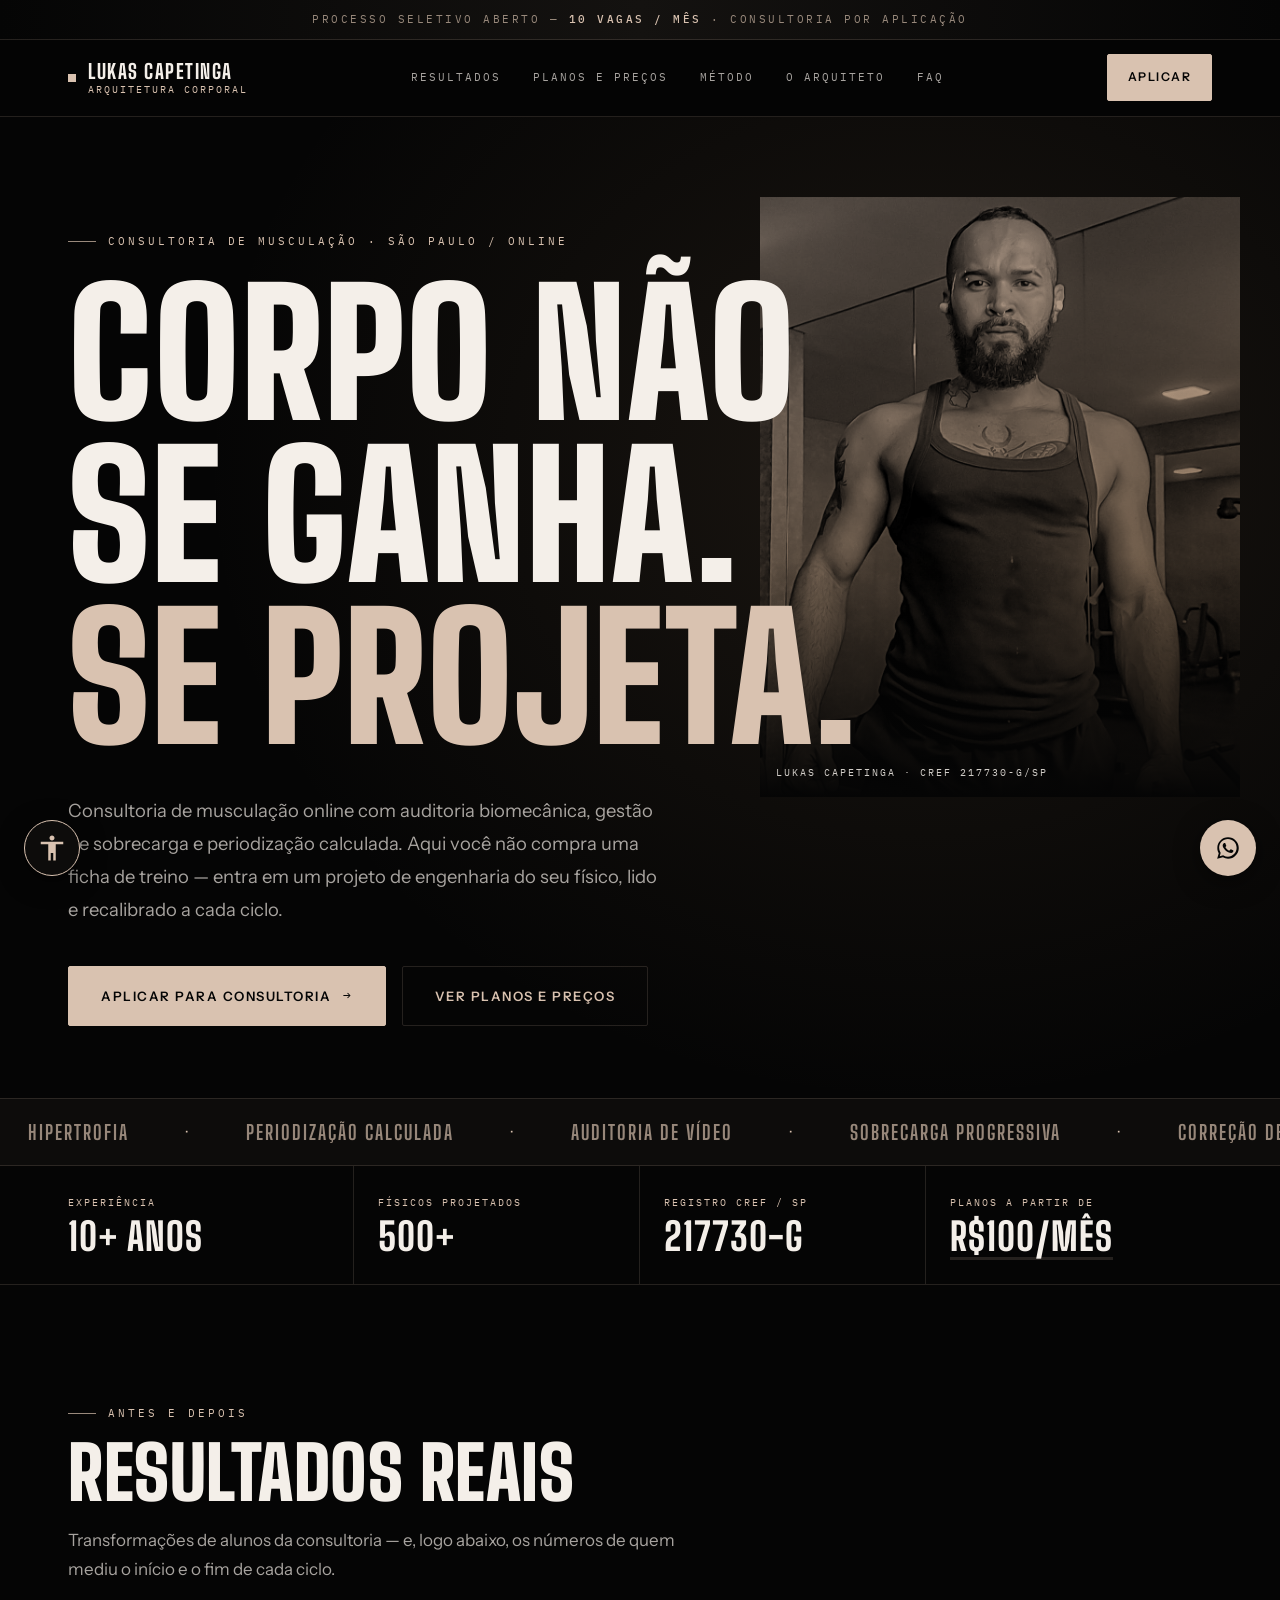
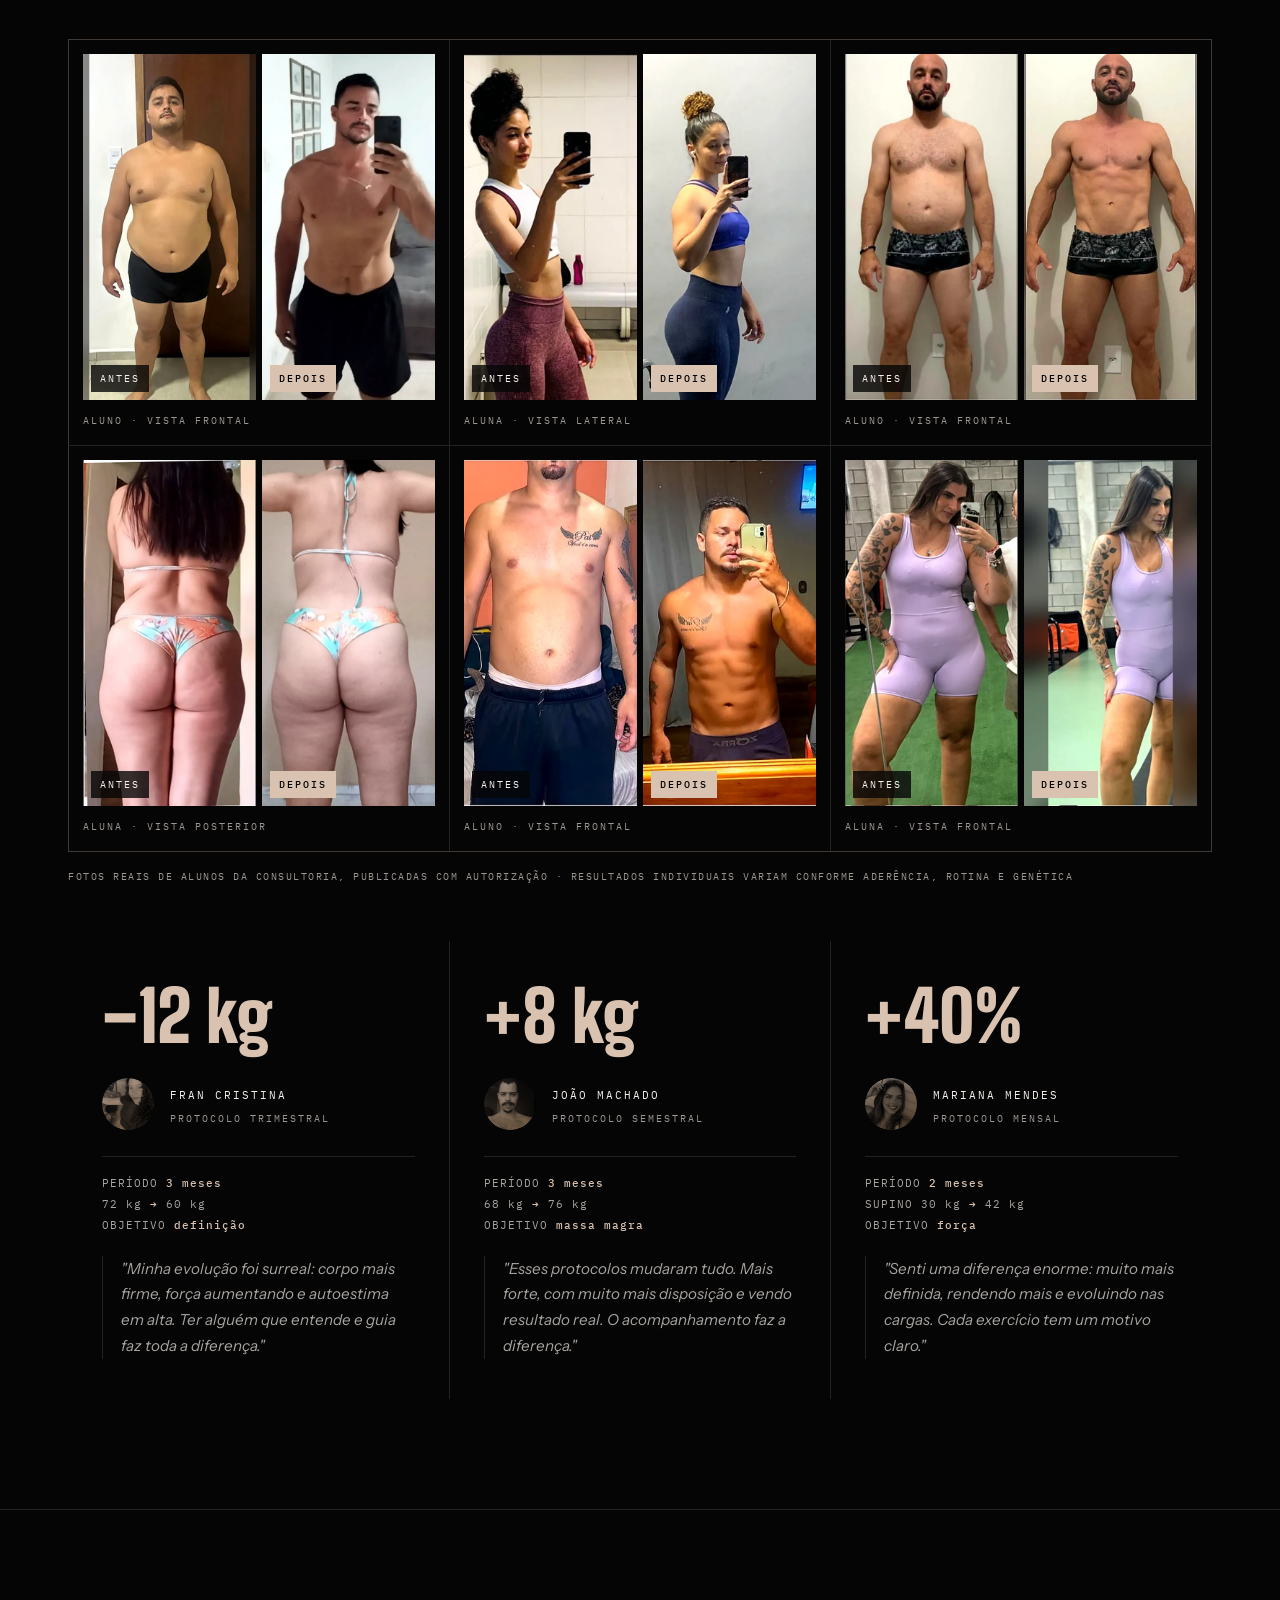
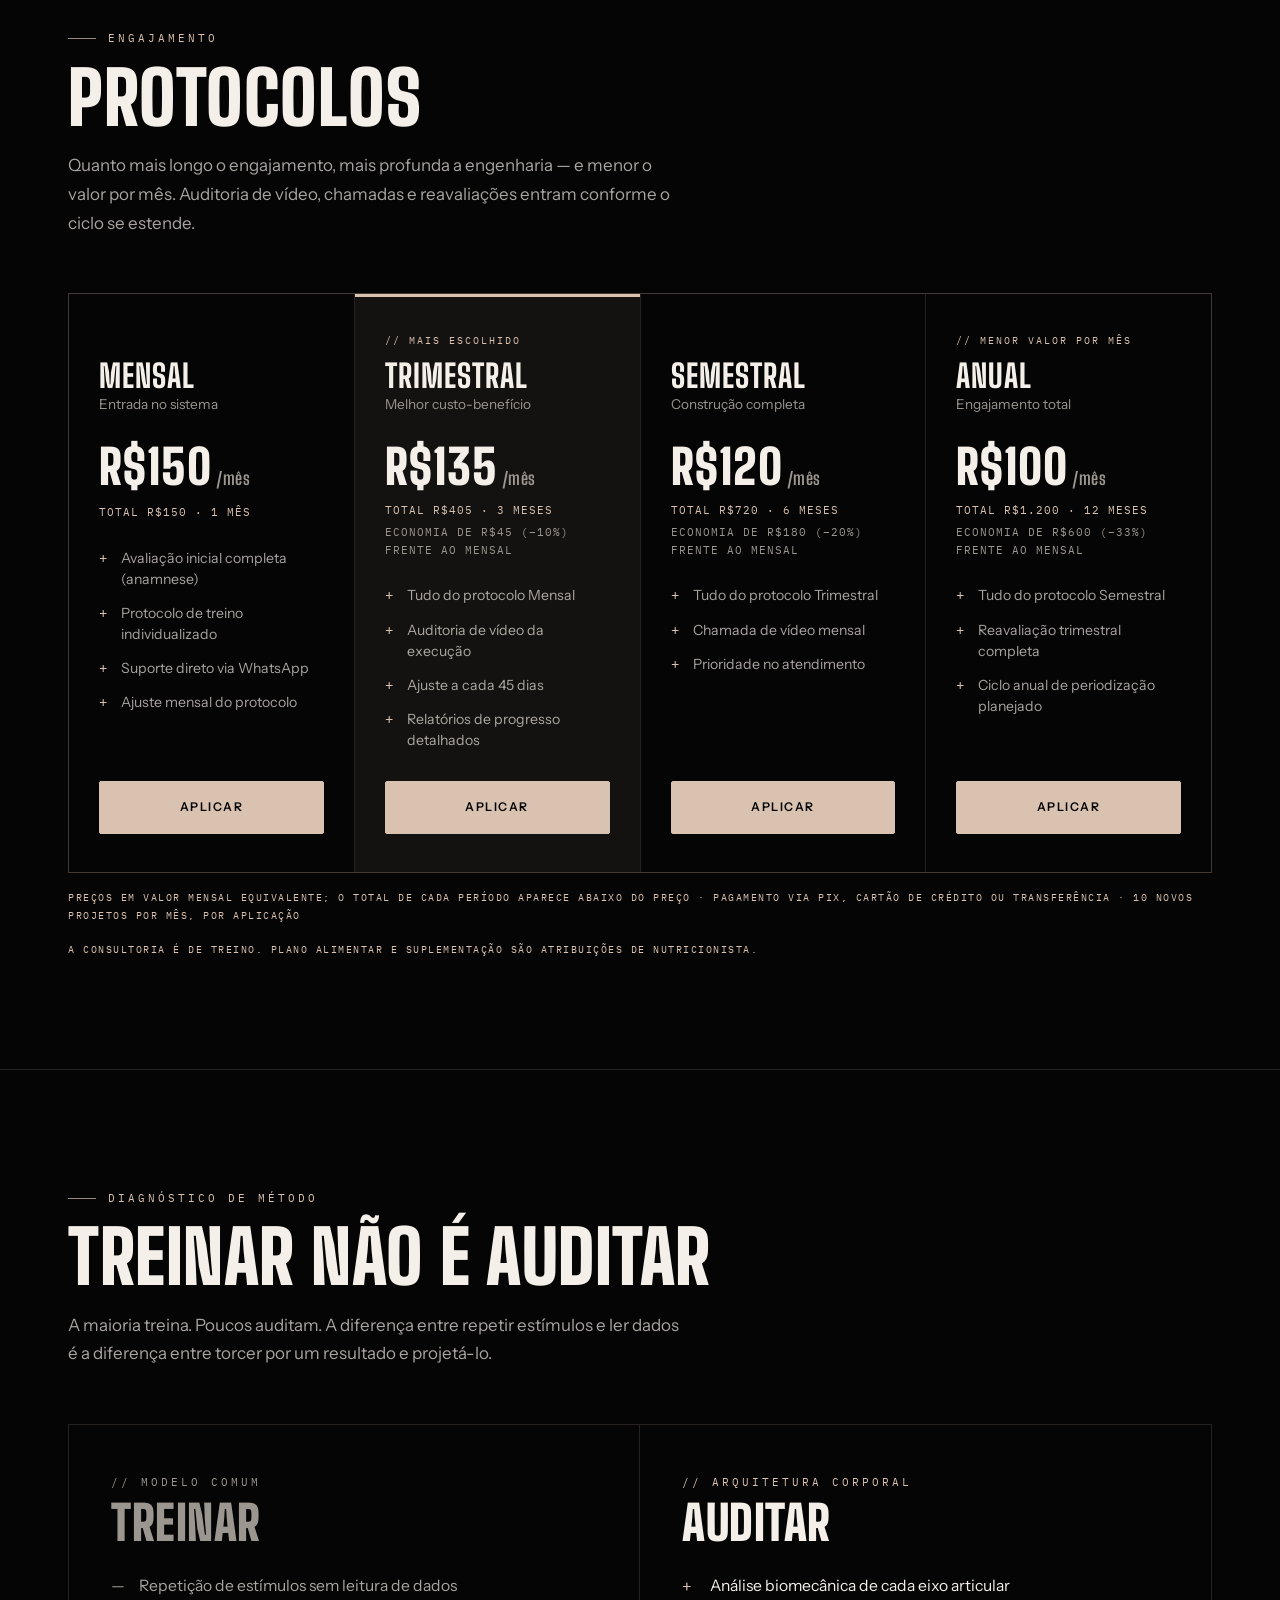
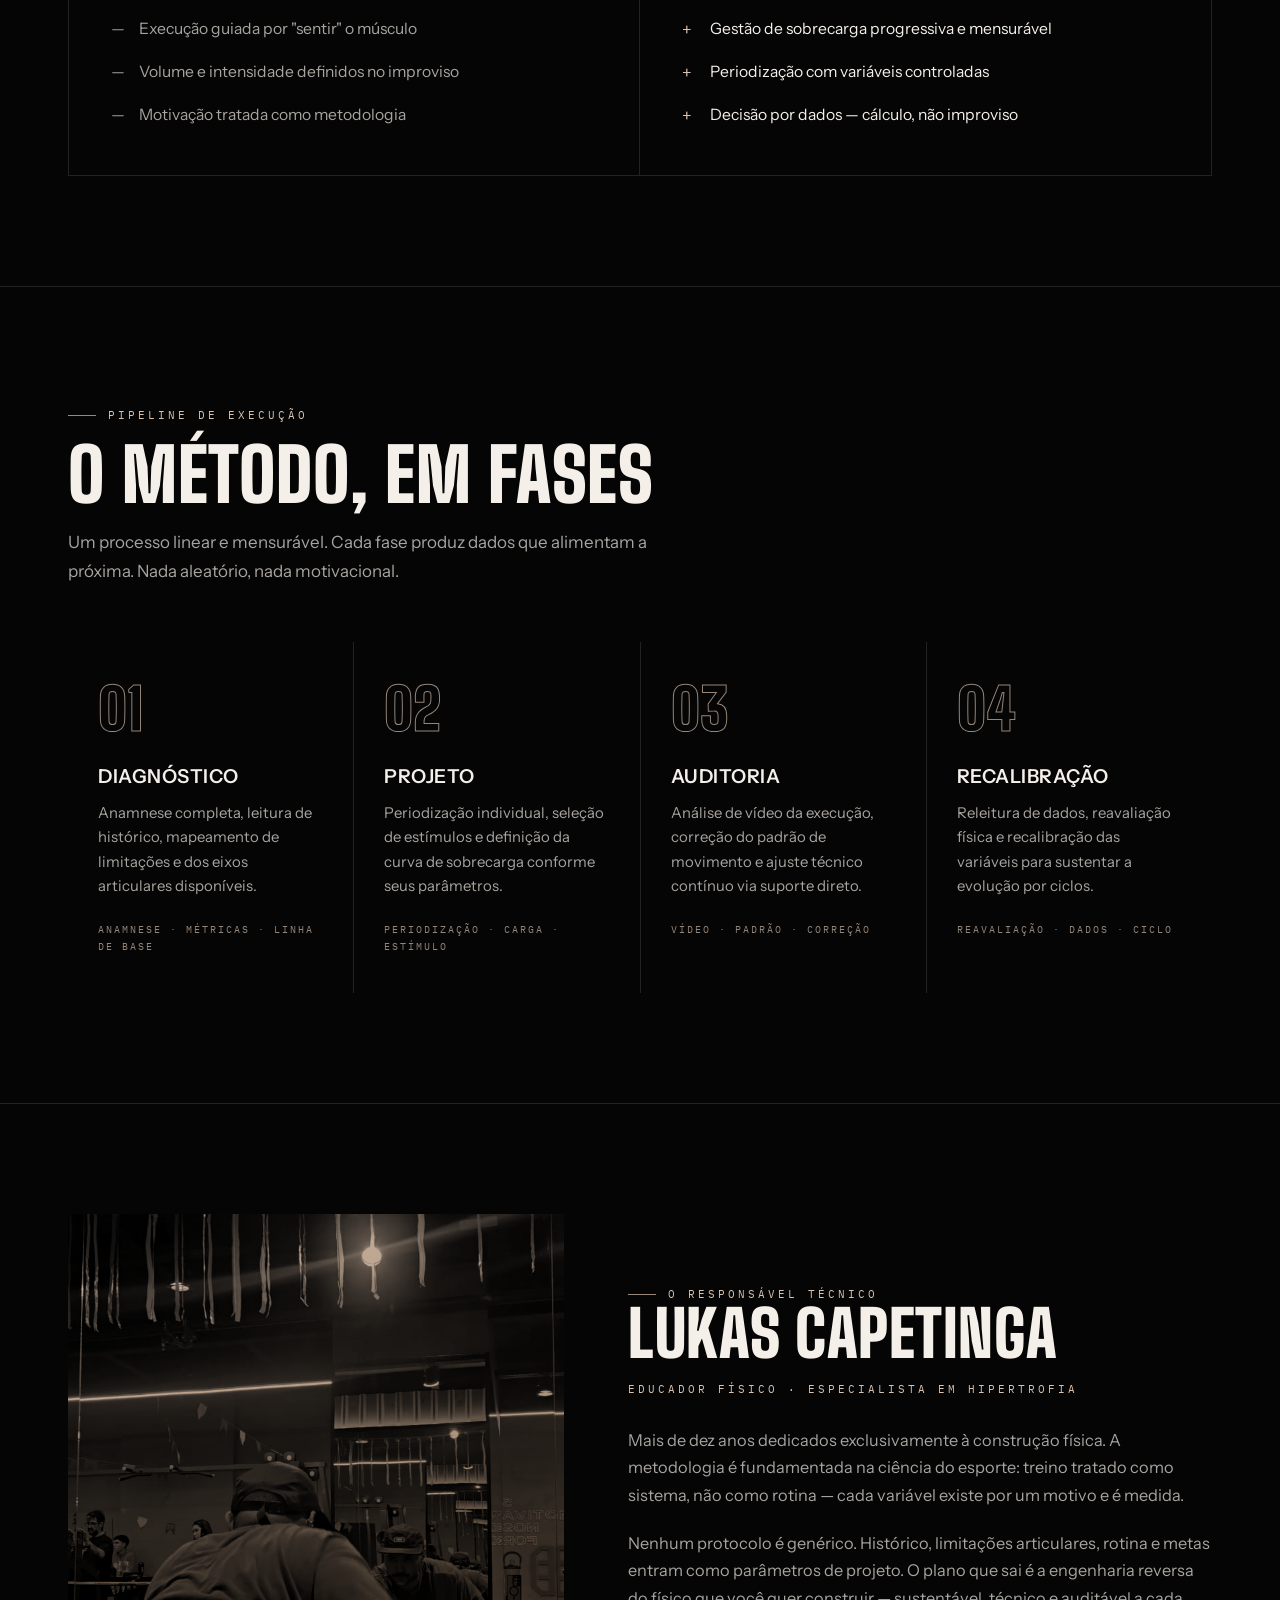
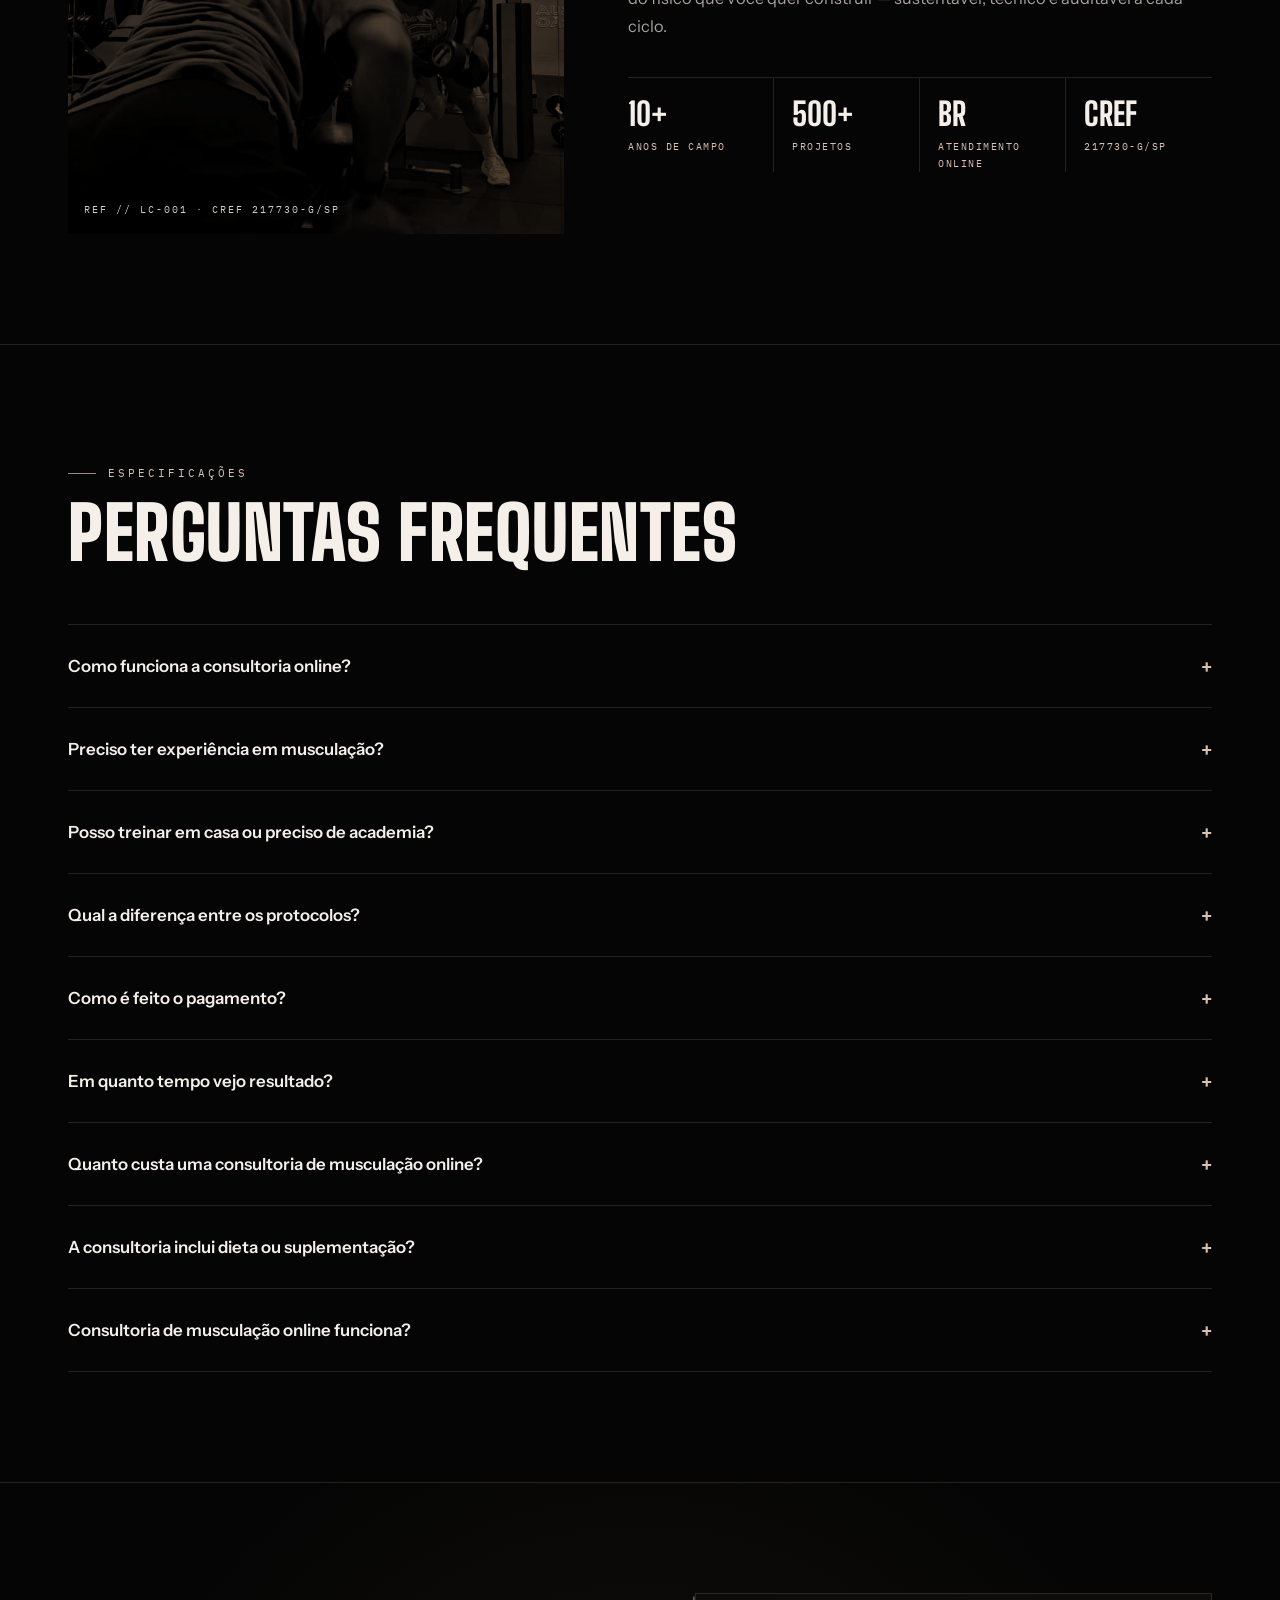
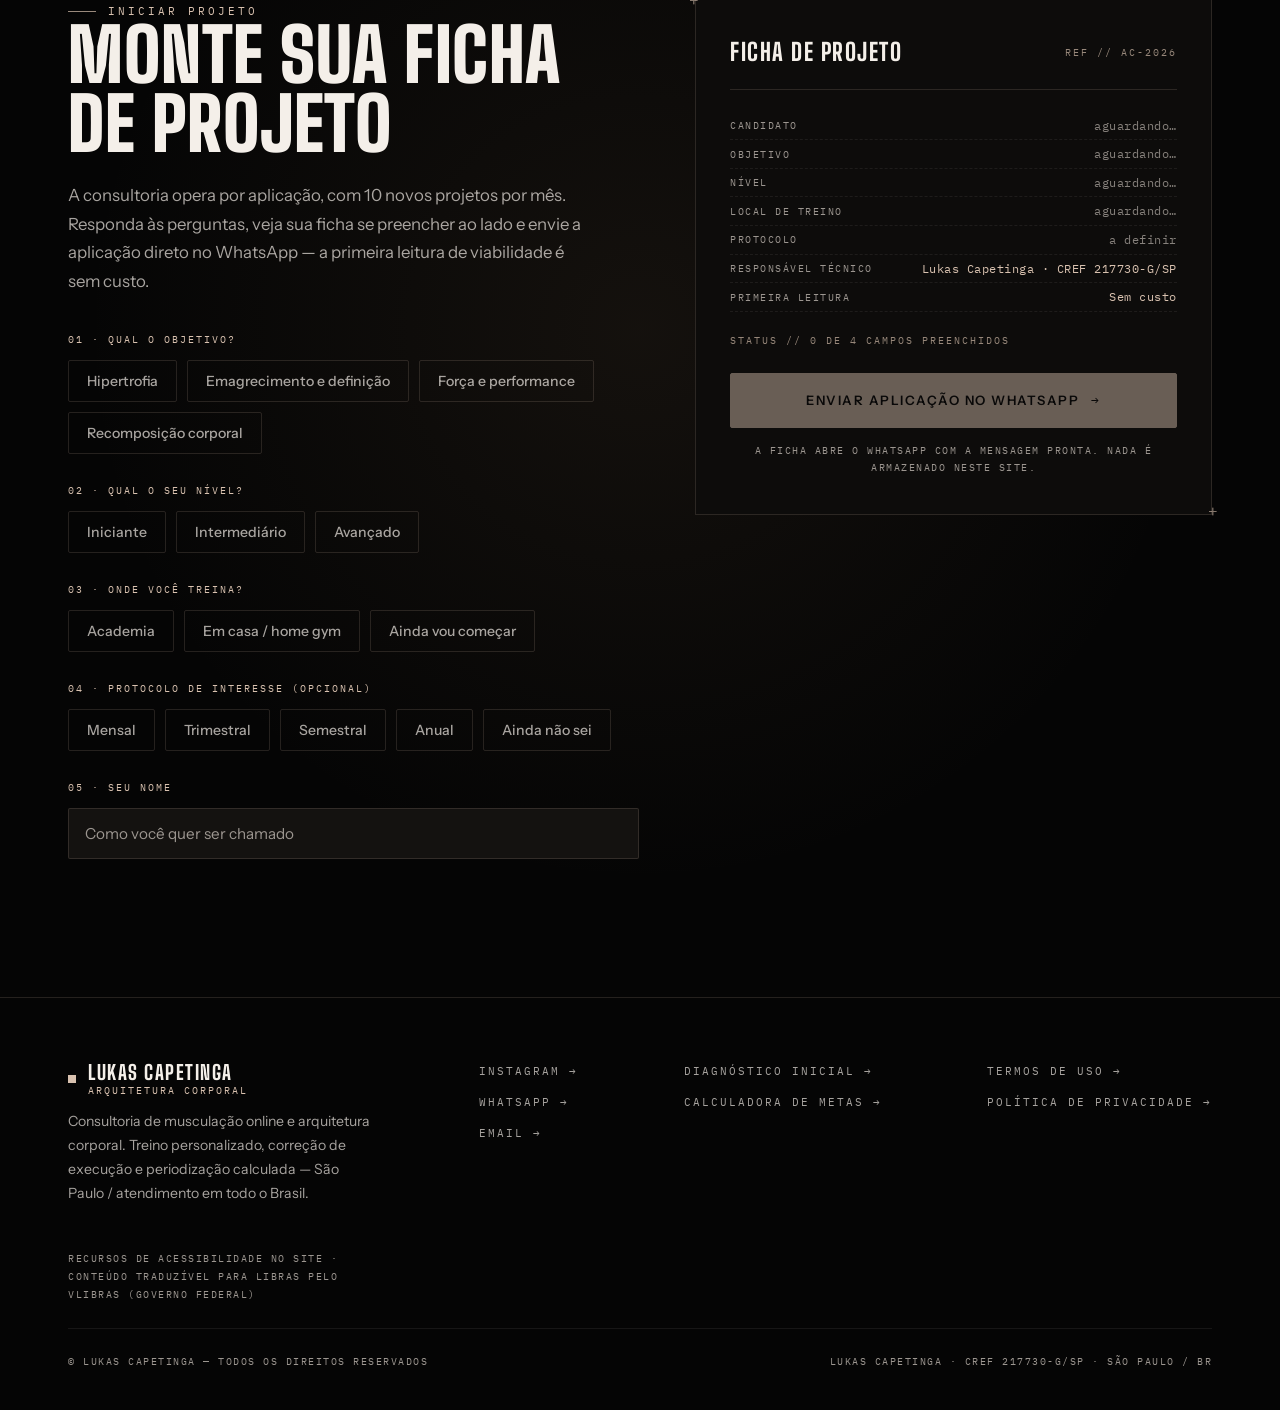
==== commit c5345261: "Informa autorização de uso de imagem na galeria de transformações Co-Authored-By: Claude Opus 5.5 <n" ====
--- a/index.html
+++ b/index.html
@@ -974,7 +974,7 @@
         <figcaption>Aluna · vista frontal</figcaption>
       </figure>
     </div>
-    <p class="tf-note reveal">Fotos reais de alunos da consultoria · Resultados individuais variam conforme aderência, rotina e genética</p>
+    <p class="tf-note reveal">Fotos reais de alunos da consultoria, publicadas com autorização · Resultados individuais variam conforme aderência, rotina e genética</p>
     <div class="results reveal">
       <div class="rcard">
         <span class="sr-only">Fran Cristina perdeu 12 quilos em 3 meses: de 72 para 60 quilos, com objetivo de definição.</span>
